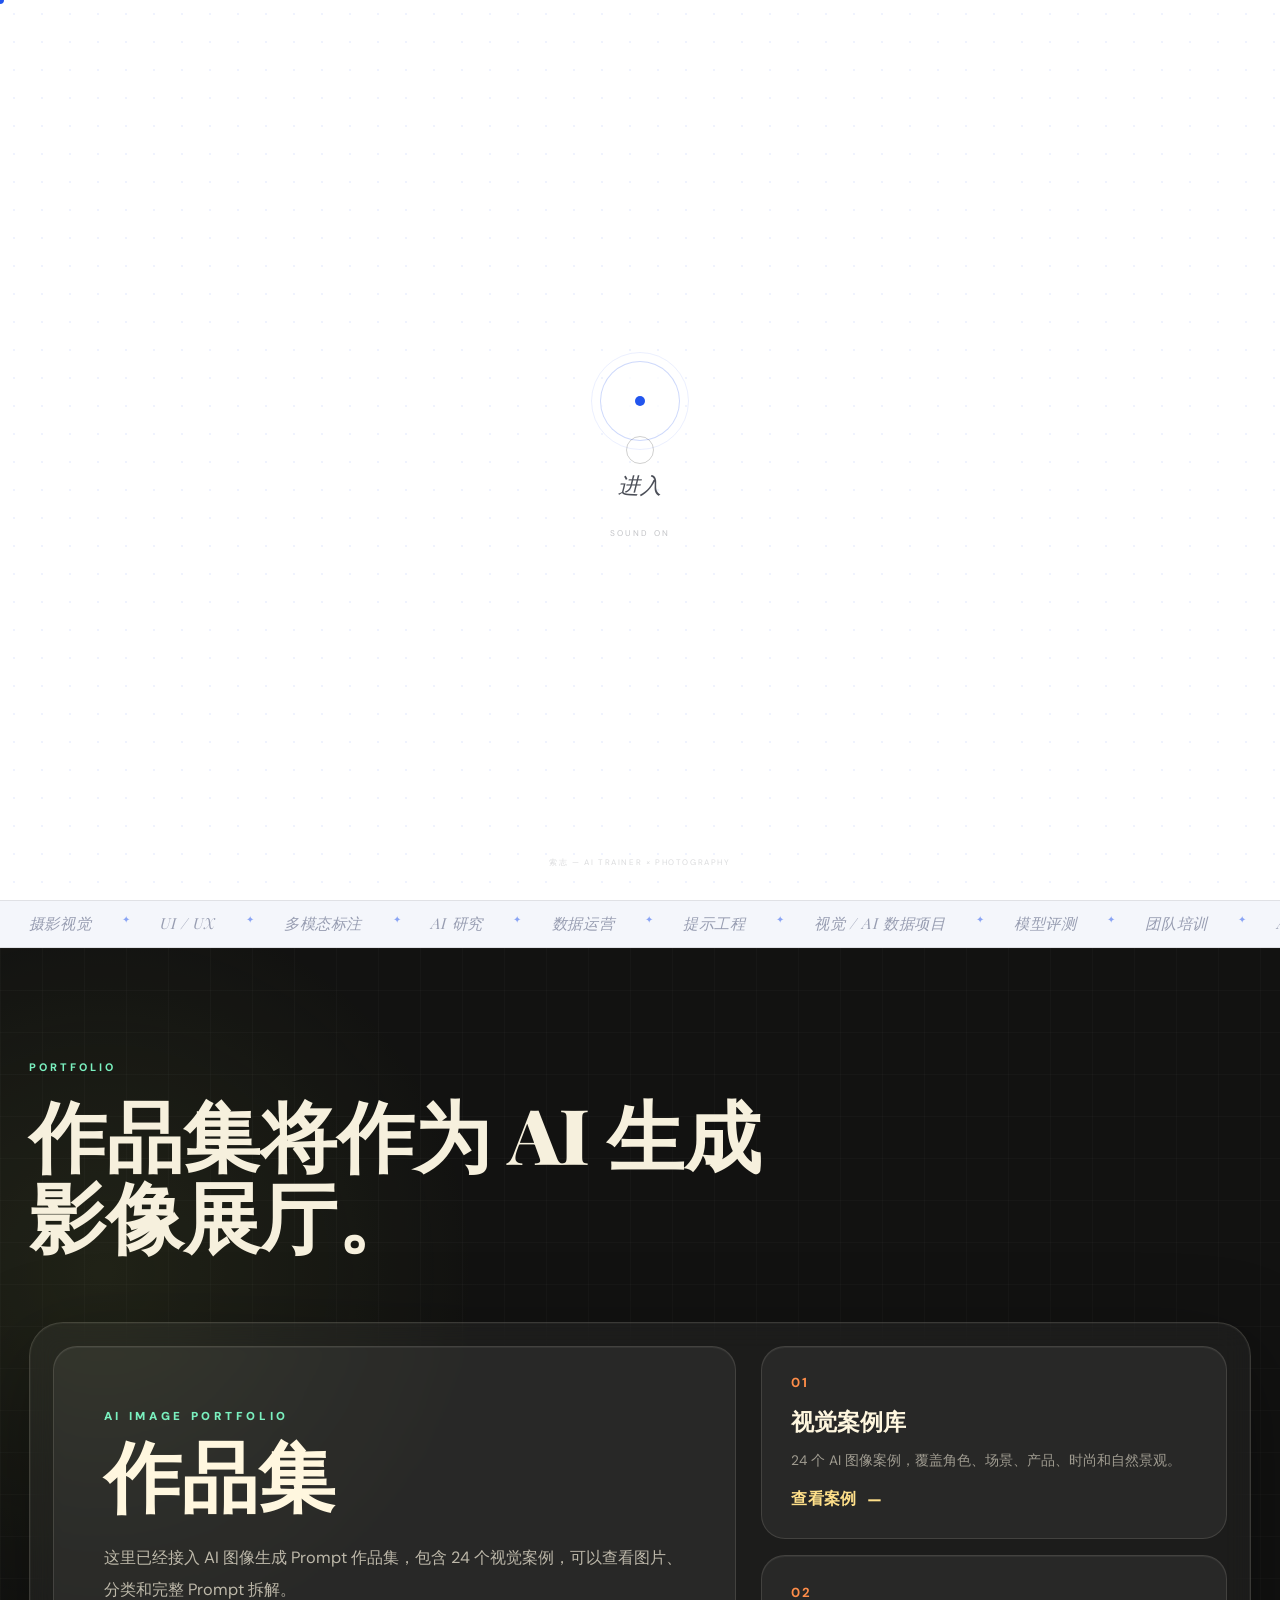
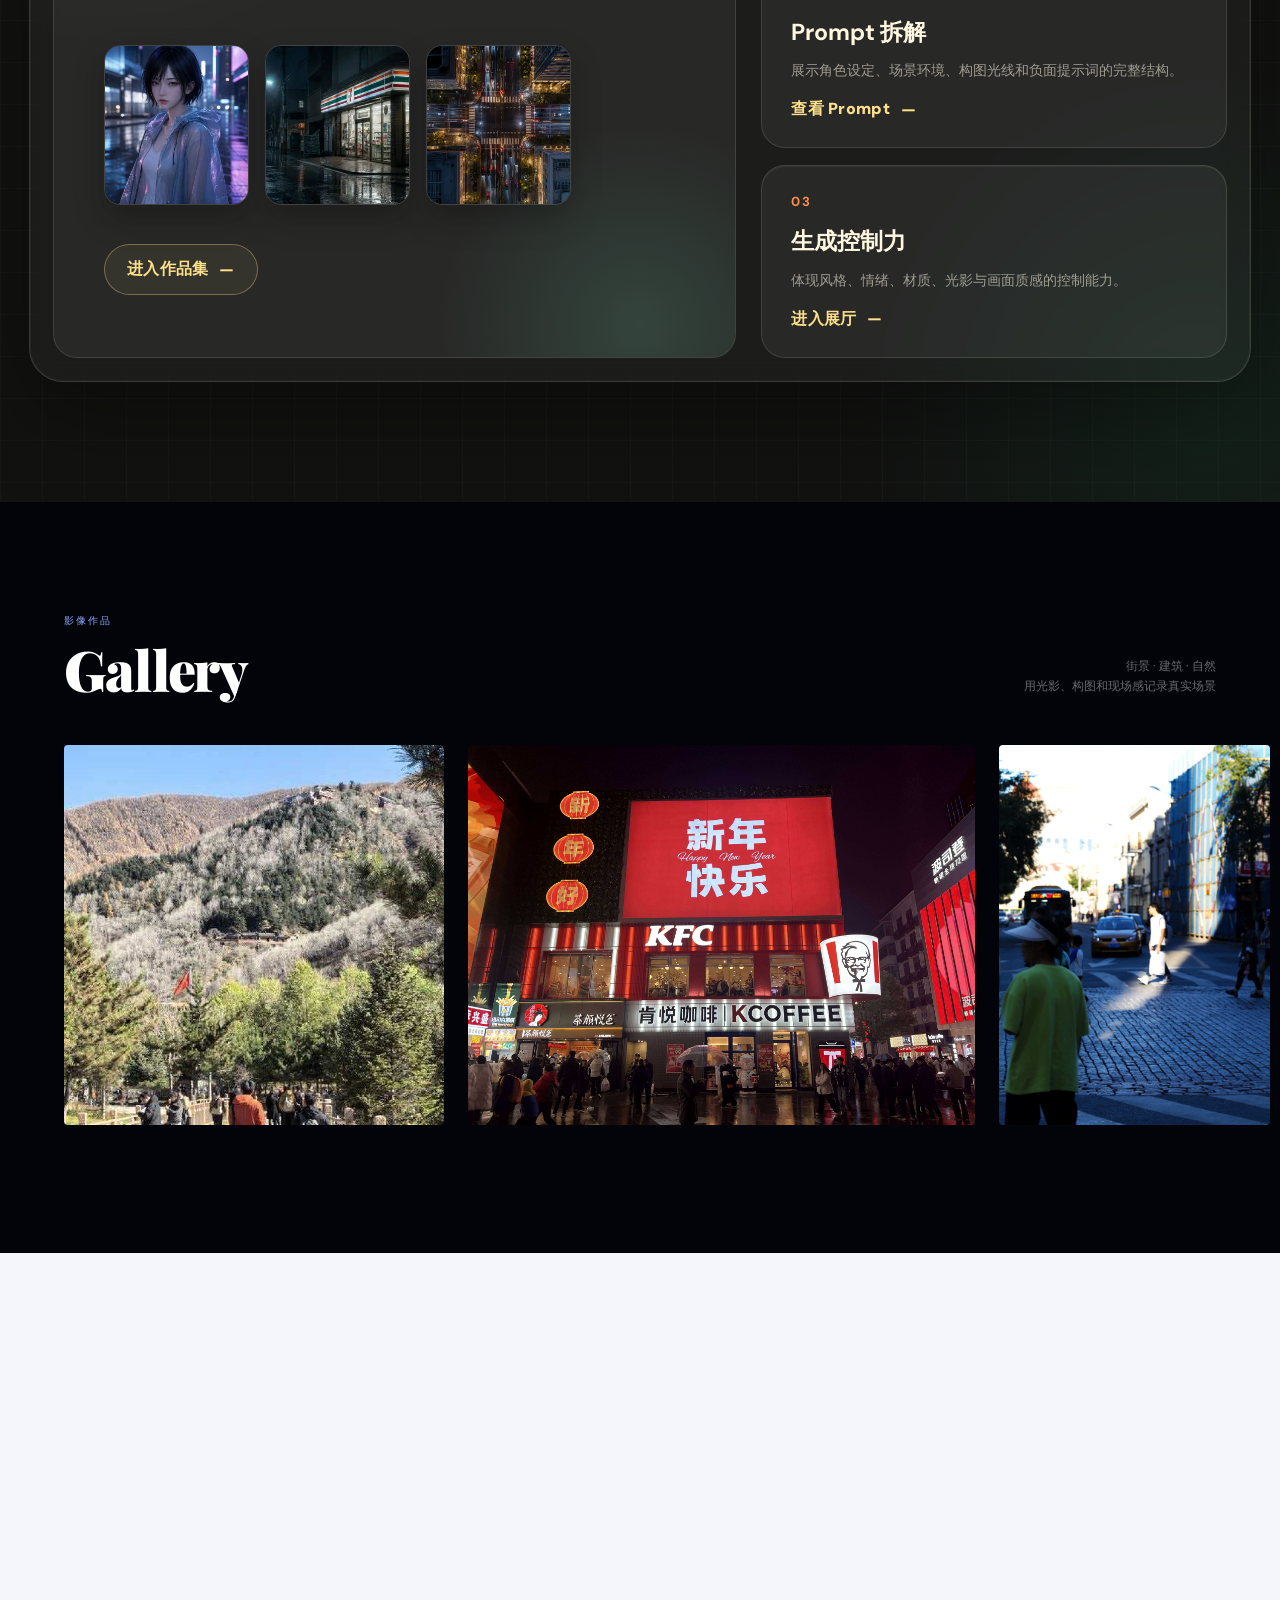
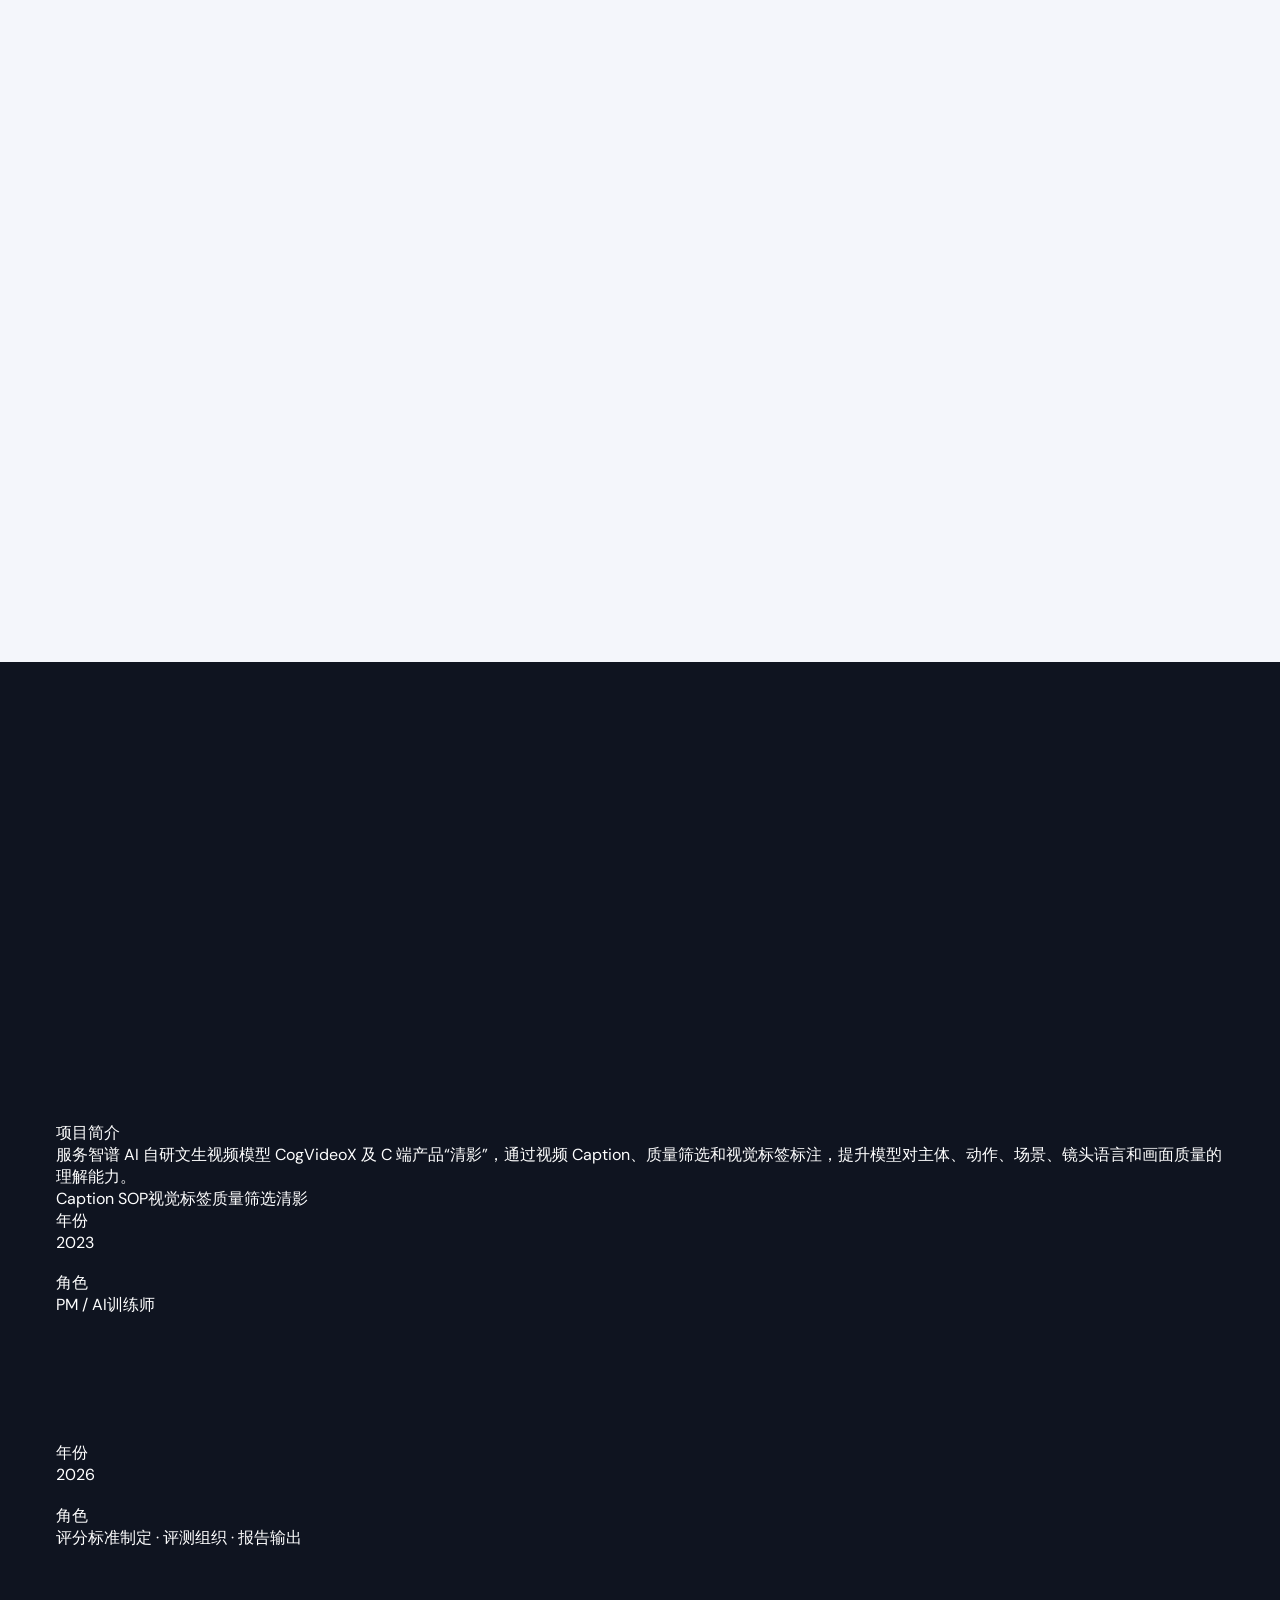
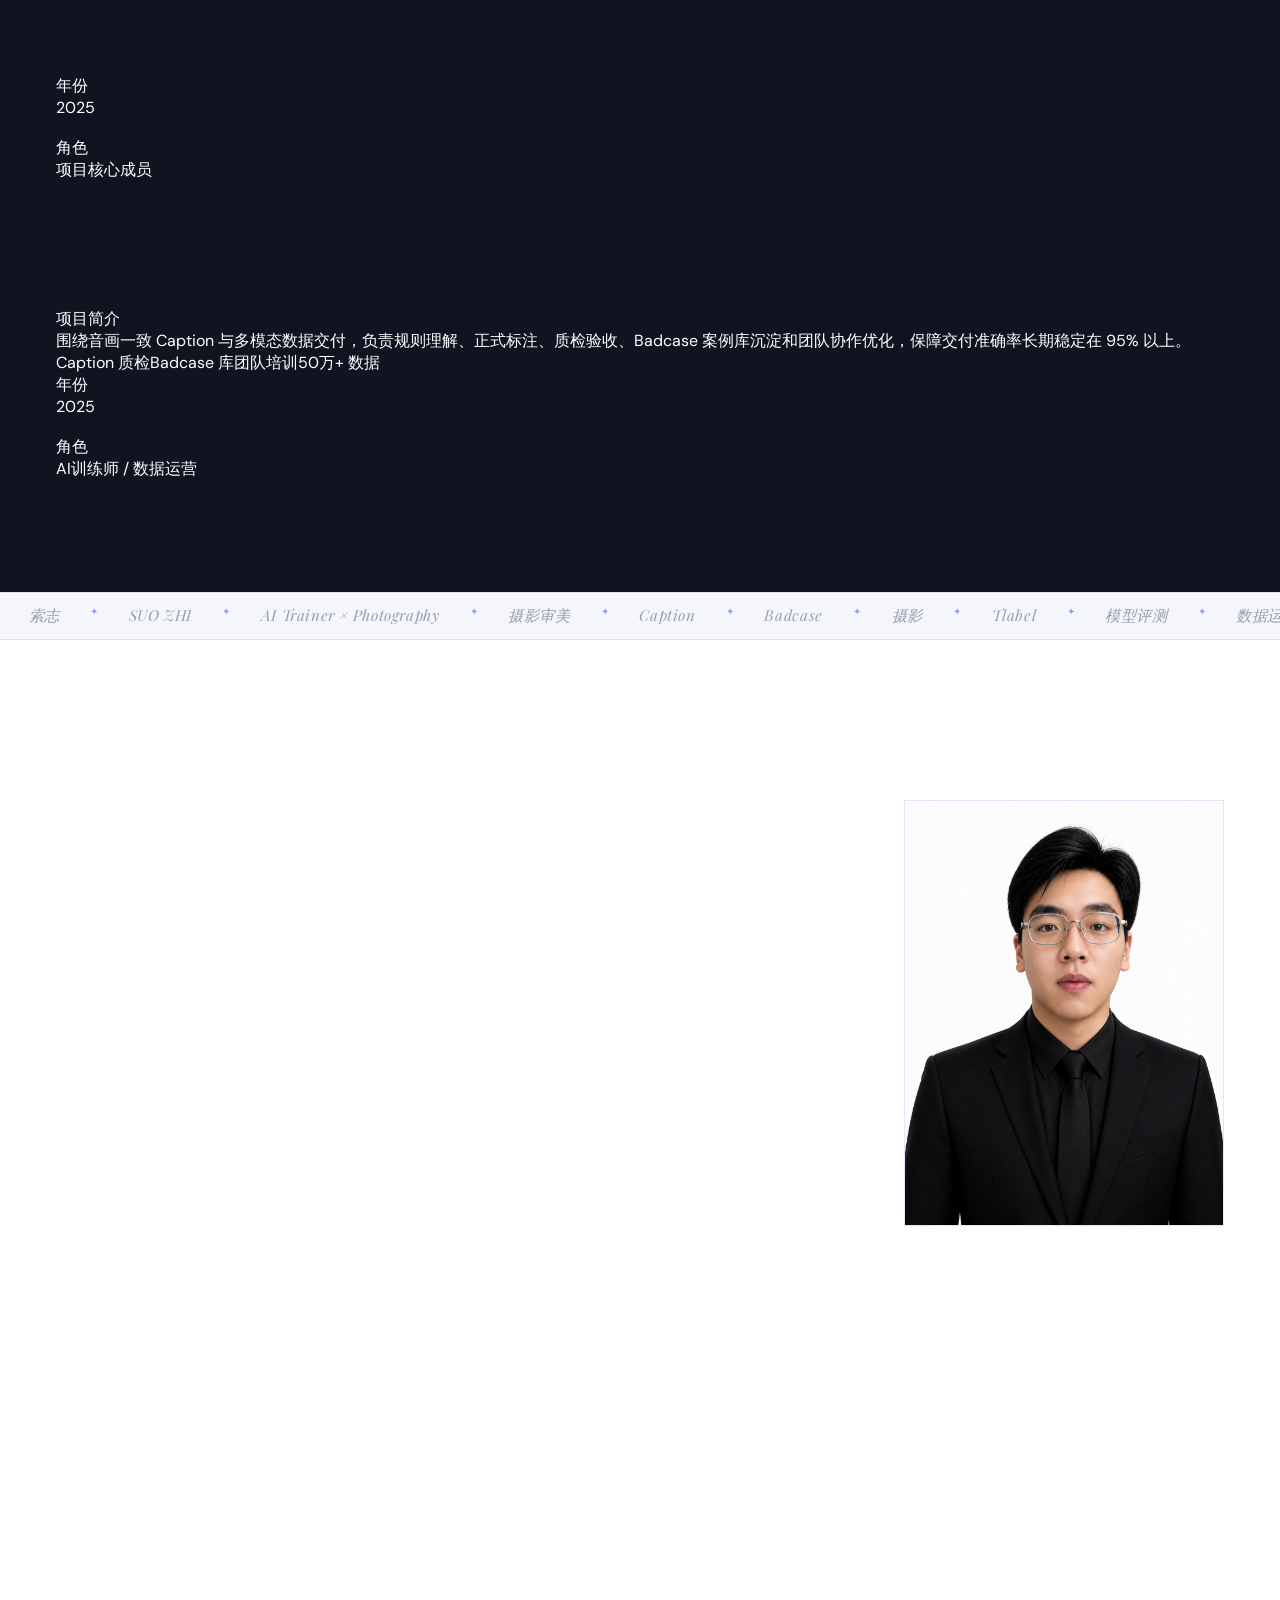
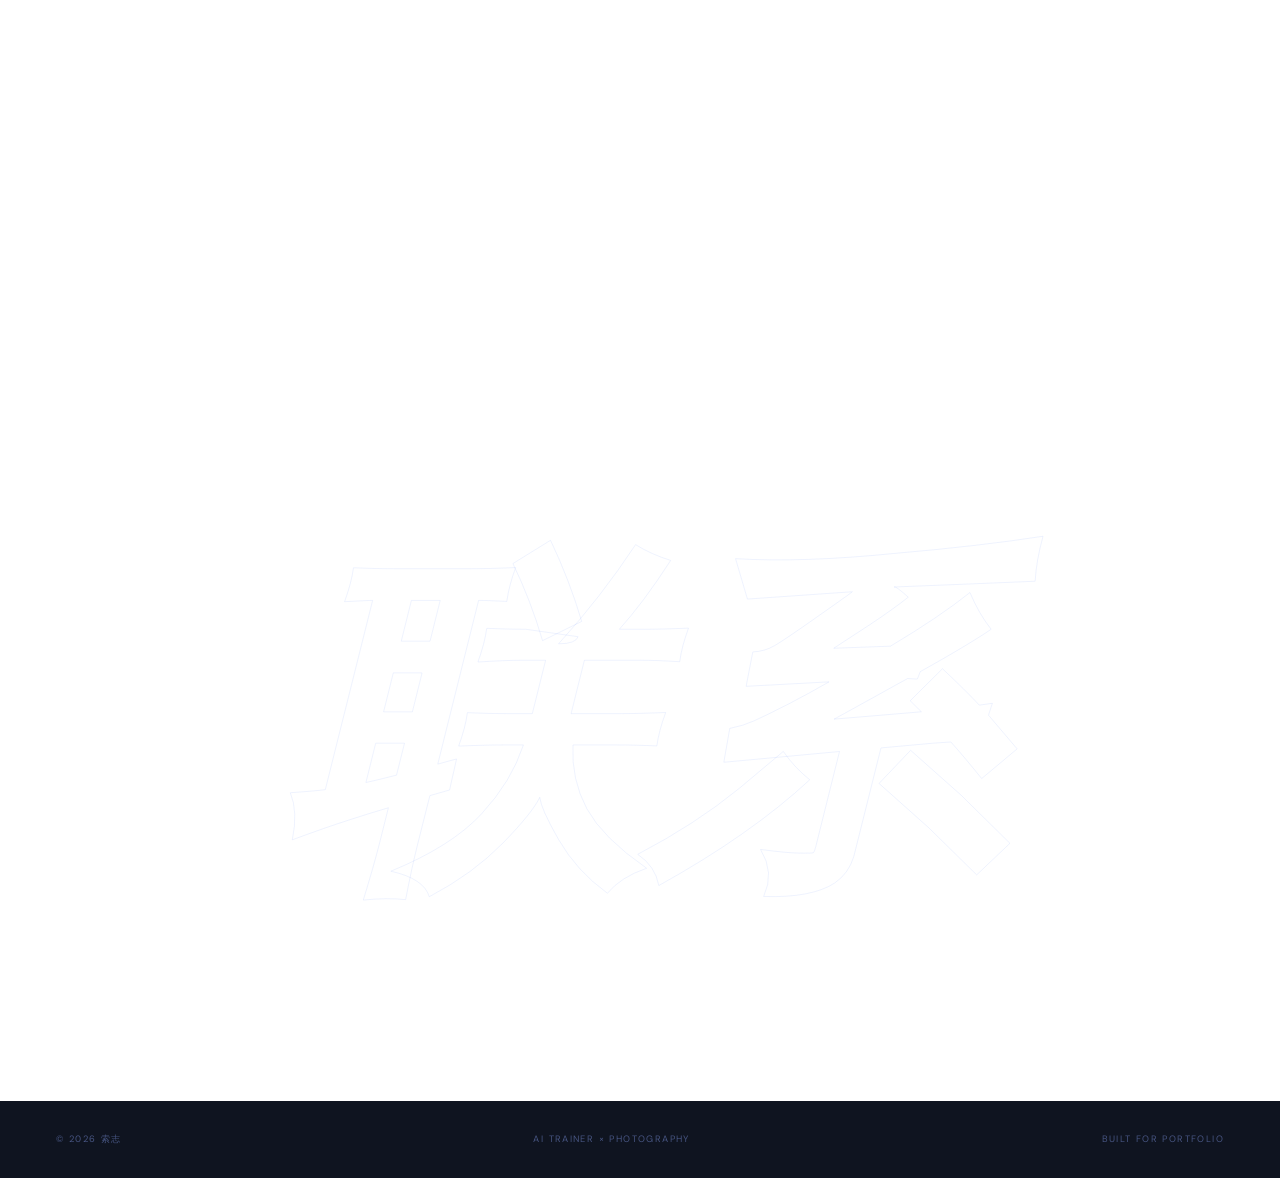
==== index.html @ f8dfbf29 "Update portfolio navigation label" ====
﻿<!DOCTYPE html>
<html lang="zh">
<head>
<meta charset="UTF-8">
<meta name="viewport" content="width=device-width, initial-scale=1.0, viewport-fit=cover">
<title>索志 — AI Trainer × Photography | Cobalt</title>
<meta name="description" content="索志 — AI训练师 / 数据运营 / PE工程师。深耕广告营销方向多模态文生图、文生视频项目。">
<meta name="theme-color" content="#0f1420">
<meta property="og:title" content="索志 — AI Trainer × Photography">
<meta property="og:description" content="AI训练师 / 数据运营 / PE工程师。多模态数据标注、模型评测与质量管理。">
<meta property="og:type" content="website">
<style>
@import url('https://fonts.googleapis.com/css2?family=Playfair+Display:ital,wght@0,400;0,700;0,900;1,300;1,400;1,700&family=DM+Sans:wght@300;400;500&display=swap');
*,*::before,*::after{box-sizing:border-box;margin:0;padding:0}
:root{
  --cream:#ffffff;--cream2:#f4f6fb;--cream3:#dce4ff;
  --ink:#0f1420;--ink2:#5a6280;
  --red:#2255ee;--red2:#4477ff;
  --dim:rgba(15,20,32,0.35);
  --serif:'Playfair Display',Georgia,serif;
  --sans:'DM Sans',sans-serif;
  /* dark mode tokens (overridden by [data-theme="dark"]) */
  --bg:#ffffff;--bg2:#f4f6fb;
  --fg:#0f1420;--fg2:#5a6280;
  --border:rgba(24,20,15,.09);
  --nav-bg:rgba(255,255,255,.92);
}
[data-theme="dark"]{
  --bg:#0a0e1a;--bg2:#111827;
  --fg:#e8eeff;--fg2:#8ba4f9;
  --cream:#e8eeff;--cream2:#111827;
  --ink:#e8eeff;--ink2:#8ba4f9;
  --dim:rgba(200,210,255,0.45);
  --border:rgba(139,164,249,.12);
  --nav-bg:rgba(10,14,26,.92);
}
html{scroll-behavior:smooth}
body{background:var(--bg,var(--cream));color:var(--fg,var(--ink));font-family:var(--sans);overflow-x:hidden;cursor:none;overflow-y:hidden;transition:background .4s,color .4s}
body.ready{overflow-y:auto}

/* ── CURSOR ── */
#cur{position:fixed;width:8px;height:8px;background:var(--red);border-radius:50%;pointer-events:none;z-index:9999;transform:translate(-50%,-50%);transition:width .3s,height .3s,background .3s,opacity .3s}
#cur2{position:fixed;width:28px;height:28px;border:1px solid rgba(24,20,15,.2);border-radius:50%;pointer-events:none;z-index:9998;transform:translate(-50%,-50%);transition:width .3s,height .3s}


/* ═══════════ SPLASH ═══════════ */
#splash{
  position:fixed;inset:0;z-index:1002;
  background:#ffffff;
  background-image:radial-gradient(circle,rgba(34,85,238,.07) 1px,transparent 1px);
  background-size:28px 28px;
  display:flex;align-items:center;justify-content:center;
  transition:opacity .8s cubic-bezier(.16,1,.3,1);
  cursor:none;
}
[data-theme="dark"] #splash{
  background-color:#0a0e1a;
  background-image:radial-gradient(circle,rgba(139,164,249,.09) 1px,transparent 1px);
}
#splash.sp-out{opacity:0;pointer-events:none}
.sp-wrap{display:flex;flex-direction:column;align-items:center;gap:1.8rem}
.sp-ring{
  width:80px;height:80px;border-radius:50%;
  border:1px solid rgba(34,85,238,.22);
  background:rgba(255,255,255,.72);
  display:flex;align-items:center;justify-content:center;
  position:relative;
  transition:border-color .4s,transform .4s,background .4s;
}
[data-theme="dark"] .sp-ring{background:rgba(10,14,26,.72);border-color:rgba(139,164,249,.25)}
.sp-ring::after{
  content:'';position:absolute;inset:-10px;border-radius:50%;
  border:1px solid rgba(34,85,238,.09);
  animation:sp-ripple 2.4s ease-in-out infinite;
}
.sp-dot{
  width:10px;height:10px;border-radius:50%;background:#2255ee;
  animation:sp-pulse 2.4s ease-in-out infinite;
}
@keyframes sp-pulse{0%,100%{transform:scale(1);opacity:.6}50%{transform:scale(1.35);opacity:1}}
@keyframes sp-ripple{0%,100%{transform:scale(1);opacity:.6}60%{transform:scale(1.3);opacity:0}}
.sp-cta{
  font-family:var(--serif);font-style:italic;font-weight:400;
  font-size:1.35rem;color:var(--ink);opacity:.75;
  letter-spacing:.02em;transition:color .25s,opacity .25s;
}
.sp-sub{
  font-size:.52rem;letter-spacing:.28em;text-transform:uppercase;
  color:var(--ink);opacity:.25;font-family:var(--sans);
}
.sp-foot{
  position:absolute;bottom:2rem;left:50%;transform:translateX(-50%);
  font-size:.5rem;letter-spacing:.2em;text-transform:uppercase;
  color:var(--ink);opacity:.15;font-family:var(--sans);white-space:nowrap;
}
#splash:hover .sp-ring{border-color:rgba(34,85,238,.55);transform:scale(1.06);background:rgba(255,255,255,.9)}
[data-theme="dark"] #splash:hover .sp-ring{background:rgba(10,14,26,.9);border-color:rgba(139,164,249,.5)}
#splash:hover .sp-cta{color:var(--red);opacity:1}

/* ═══════════ SCROLL PROGRESS ═══════════ */
#scroll-prog{
  position:fixed;right:0;top:0;
  width:2px;height:0%;
  background:var(--red);
  z-index:999;
  opacity:0;
  transition:opacity .6s, height .08s linear;
}
#scroll-prog.sp-visible{opacity:.7}

/* ═══════════ INTRO ═══════════ */
#intro{position:fixed;inset:0;z-index:1000;background:var(--cream);overflow:hidden}
#intro-canvas{position:absolute;inset:0;width:100%;height:100%}

/* ═══════════ NAV ═══════════ */
nav{position:fixed;top:0;left:0;right:0;z-index:100;padding:1.8rem 3.5rem;
  display:flex;justify-content:center;align-items:center;gap:3rem;opacity:0;
  transition:background .4s,border-color .4s}
.nav-logo{font-family:var(--serif);font-size:1rem;font-weight:900;font-style:italic;
  color:var(--fg,var(--ink));text-decoration:none;letter-spacing:.02em;transition:color .4s}
.nav-links{display:flex;gap:2.5rem;list-style:none}
.nav-links a{font-size:.6rem;letter-spacing:.18em;text-transform:uppercase;
  text-decoration:none;color:var(--fg,var(--ink));opacity:.4;transition:opacity .2s,font-weight .2s,color .4s}
.nav-links a:hover{opacity:1;font-weight:500;color:var(--red)}
.nav-pill{font-size:.6rem;letter-spacing:.12em;text-transform:uppercase;
  border:1px solid var(--border,rgba(24,20,15,.18));padding:.45rem 1.1rem;color:var(--fg,var(--ink));
  opacity:.55;text-decoration:none;transition:all .25s}
.nav-pill:hover{opacity:1;border-color:var(--red);color:var(--red)}

/* ═══════════ HERO ═══════════ */
#hero{min-height:100vh;display:grid;grid-template-rows:1fr auto;
  padding:0 3.5rem 4.5rem;position:relative;overflow:hidden}
/* parallax text group */
#hero-parallax{position:absolute;inset:0;display:flex;flex-direction:column;
  justify-content:flex-end;padding:0 3.5rem 11rem;pointer-events:none;will-change:transform}
.h-bg-word{font-family:var(--serif);font-style:italic;font-weight:900;
  font-size:clamp(14rem,36vw,36rem);color:transparent;
  -webkit-text-stroke:1px rgba(24,20,15,.045);pointer-events:none;user-select:none;
  line-height:.88;position:absolute;right:-1rem;top:50%;transform:translateY(-50%)}
.h-center{display:flex;flex-direction:column;justify-content:flex-end;
  padding-bottom:2.5rem;position:relative;z-index:1}
.h-eyebrow{font-size:.6rem;letter-spacing:.28em;text-transform:uppercase;
  color:var(--red);margin-bottom:2rem;display:flex;align-items:center;gap:10px;
  opacity:0;transform:translateX(-14px);
  position:absolute;top:1.85rem;left:0}
.h-eyebrow::before{content:'';width:24px;height:1px;background:var(--red)}
.h-title{font-family:var(--serif);font-weight:900;
  font-size:clamp(4rem,11vw,11rem);line-height:.88;letter-spacing:-.025em;margin-bottom:3.5rem}
.h-title .row{overflow:hidden;display:block}
.h-title .inner{
  display:block;
  transform:translateY(108%) skewY(3deg);
  opacity:0;
  transition:transform .9s cubic-bezier(.16,1,.3,1),opacity .4s ease;
}
.h-title .inner.revealed{
  transform:translateY(0) skewY(0deg);
  opacity:1;
}
.h-title .stroke{-webkit-text-stroke:1.5px var(--ink);color:transparent;font-style:italic;font-weight:400}
.h-title .accent{color:var(--red)}
.h-bottom{display:flex;justify-content:space-between;align-items:flex-end;
  border-top:1px solid rgba(24,20,15,.09);padding-top:2rem;position:relative;z-index:1}
.h-desc{max-width:280px;font-size:.8rem;line-height:1.9;color:var(--dim);opacity:0;transform:translateY(14px)}
.h-right{display:flex;flex-direction:column;align-items:flex-end;gap:1.2rem}
.h-cta{font-family:var(--serif);font-size:1.1rem;font-weight:400;font-style:italic;
  text-decoration:none;color:var(--ink);display:flex;align-items:center;gap:10px;
  opacity:0;transition:color .2s}
.h-cta:hover{color:var(--red)}
.h-cta .circle{width:34px;height:34px;border-radius:50%;
  border:1px solid rgba(24,20,15,.18);display:flex;align-items:center;justify-content:center;
  font-size:.85rem;font-style:normal;transition:all .2s}
.h-cta:hover .circle{background:var(--red);border-color:var(--red);color:#fff}

.h-motto{
  font-family:var(--serif);
  font-style:italic;
  font-size:.72rem;
  color:var(--ink);
  opacity:.32;
  letter-spacing:.04em;
  margin-bottom:.9rem;
  line-height:1.6;
}
.h-yr{font-size:.58rem;letter-spacing:.2em;text-transform:uppercase;color:var(--dim);opacity:0}

/* scroll indicator */
.scroll-hint{position:absolute;bottom:2rem;left:50%;transform:translateX(-50%);
  display:flex;flex-direction:column;align-items:center;gap:.5rem;opacity:0}
.scroll-hint span{font-size:.55rem;letter-spacing:.2em;text-transform:uppercase;color:var(--dim)}
.scroll-line{width:1px;height:36px;background:linear-gradient(to bottom,var(--red),transparent);
  animation:scrollpulse 1.8s ease-in-out infinite}
@keyframes scrollpulse{
  0%,100%{opacity:.3;transform:scaleY(.5);transform-origin:top}
  50%{opacity:1;transform:scaleY(1);transform-origin:top}
}
@keyframes float{
  0%,100%{transform:translateY(0) rotate(-1.5deg)}
  50%{transform:translateY(-8px) rotate(1.5deg)}
}
@keyframes shimmer{
  0%{background-position:-200% center}
  100%{background-position:200% center}
}
@keyframes fadeSlideUp{
  from{opacity:0;transform:translateY(16px)}
  to{opacity:1;transform:none}
}

/* ═══════════ MARQUEE ═══════════ */
.mq-wrap{border-top:1px solid rgba(24,20,15,.09);border-bottom:1px solid rgba(24,20,15,.09);
  padding:.75rem 0;overflow:hidden;white-space:nowrap;background:var(--cream2)}
.mq-track{display:inline-flex;animation:mq 22s linear infinite}
.mq-track.rev{animation-direction:reverse;animation-duration:28s}
.m-i{font-family:var(--serif);font-size:.95rem;font-style:italic;
  letter-spacing:.04em;padding:0 1.8rem;color:var(--ink2);opacity:.6}
.m-sep{color:var(--red);opacity:.5;font-size:.65rem;padding:0 .1rem}
@keyframes mq{from{transform:translateX(0)}to{transform:translateX(-50%)}}

/* ═══════════ SECTION BASE ═══════════ */
.section{padding:7rem 3.5rem}
.s-label{font-size:.58rem;letter-spacing:.22em;text-transform:uppercase;color:var(--red);
  margin-bottom:1rem;display:flex;align-items:center;gap:8px}
.s-label::before{content:'';width:16px;height:1px;background:var(--red)}
.s-title{font-family:var(--serif);font-size:clamp(2.5rem,5.5vw,5.5rem);font-weight:900;
  line-height:.92;letter-spacing:-.02em;margin-bottom:4rem}
.s-title em{font-style:italic;font-weight:400;color:var(--dim)}

/* ═══════════ WORK (dark) ═══════════ */
#work{background:#0f1420;color:var(--cream);padding:7rem 3.5rem}
#work .s-label{color:#8ba4f9}#work .s-label::before{background:#8ba4f9}
#work .s-title{color:var(--cream)}#work .s-title em{color:rgba(240,235,224,.28)}
.work-list{display:flex;flex-direction:column}
.wi{display:grid;grid-template-columns:3rem 1fr auto;align-items:center;gap:2rem;
  padding:2.2rem 0;border-top:1px solid rgba(139,164,249,.12);
  cursor:pointer;position:relative;overflow:hidden;text-decoration:none;color:inherit}


.wi[role='button'] > .wi-n{padding-left:0}

.wi[role='button'] .wi-fill{
  position:absolute;inset:0;
  background:#2255ee;transform:scaleX(0);transform-origin:left;
  transition:transform .65s cubic-bezier(.77,0,.18,1);
}
.wi[role='button']:hover .wi-fill,.wi[role='button'].open .wi-header:hover .wi-fill,.wi:not([role]):hover .wi-fill{transform:scaleX(1)}
.wi[role='button'] .wi-header:hover .wi-fill{transform:scaleX(1)}
.wi:last-child{border-bottom:1px solid rgba(139,164,249,.12)}
.wi-fill{position:absolute;inset:0;background:#2255ee;transform:scaleX(0);
  transform-origin:left;transition:transform .6s cubic-bezier(.77,0,.18,1)}
.wi:hover .wi-fill{transform:scaleX(1)}
.wi-n{font-size:.6rem;letter-spacing:.1em;opacity:.2;position:relative;z-index:1;transition:opacity .3s}
.wi:hover .wi-n{opacity:.6}
.wi-name{font-family:var(--serif);font-size:clamp(1.4rem,3vw,2.8rem);font-weight:900;
  letter-spacing:-.01em;position:relative;z-index:1}
.wi-right{display:flex;align-items:center;gap:1rem;position:relative;z-index:1}
.wi-tag{font-size:.55rem;letter-spacing:.1em;text-transform:uppercase;
  border:1px solid rgba(240,235,224,.15);padding:.35rem .9rem;opacity:.4;
  transition:opacity .3s,border-color .3s}
.wi:hover .wi-tag{opacity:.9;border-color:rgba(240,235,224,.5)}
.wi-arr{font-size:1rem;opacity:0;transform:translateX(-8px);transition:all .35s}
.wi:hover .wi-arr{opacity:1;transform:none}

/* ═══════════ ABOUT (2-col) ═══════════ */
#about{display:grid;grid-template-columns:1.1fr .9fr;gap:6rem;align-items:start;padding:7rem 3.5rem}
.a-body{font-family:var(--serif);font-size:clamp(1rem,1.7vw,1.4rem);font-weight:400;
  line-height:1.82;color:var(--ink2)}
.a-body strong{font-weight:900;color:var(--ink)}.a-body em{color:var(--red);font-style:italic}
.tags{display:flex;flex-wrap:wrap;gap:6px;margin-top:2rem}
.tag{font-size:.58rem;letter-spacing:.09em;text-transform:uppercase;
  border:1px solid rgba(24,20,15,.13);padding:.35rem .9rem;color:var(--dim);transition:all .2s;cursor:default}
.tag:hover{border-color:var(--red);color:var(--red)}
.a-stats{padding-top:3rem;display:flex;flex-direction:column;gap:2.2rem}
.stat-row{border-top:1px solid rgba(34,85,238,.12);padding-top:1.8rem}
.stat-n{font-family:var(--serif);font-size:clamp(2.8rem,4.5vw,4.5rem);font-weight:900;line-height:1}
.stat-l{font-size:.6rem;letter-spacing:.12em;text-transform:uppercase;color:var(--dim);margin-top:.35rem}

/* ═══════════ CAPABILITIES ═══════════ */
#capabilities{background:#f4f6fb;padding:7rem 3.5rem;position:relative;overflow:hidden}
.cap-grid{display:grid;grid-template-columns:repeat(2,1fr);gap:1.5rem;margin-top:3rem}
.cap-card{background:#ffffff;border:1px solid rgba(34,85,238,.1);padding:2.5rem 2rem;
  position:relative;overflow:hidden;cursor:pointer;
  transition:border-color .3s,transform .4s cubic-bezier(.16,1,.3,1),box-shadow .3s}
.cap-card:hover{border-color:rgba(34,85,238,.45);transform:translateY(-6px);
  box-shadow:0 16px 40px rgba(24,20,15,.1)}
.cap-num{font-family:var(--serif);font-size:4.5rem;font-weight:900;font-style:italic;
  position:absolute;top:.5rem;right:1.2rem;opacity:.05;line-height:1;pointer-events:none}
.cap-icon{font-size:1.5rem;margin-bottom:1.5rem;display:block}
.cap-title{font-family:var(--serif);font-size:1.3rem;font-weight:900;margin-bottom:.8rem}
.cap-body{font-size:.78rem;line-height:1.8;color:var(--dim)}
.cap-chip{display:inline-block;margin-top:1.3rem;font-size:.55rem;letter-spacing:.1em;
  text-transform:uppercase;color:var(--red);border:1px solid rgba(192,57,10,.22);padding:.32rem .85rem}
/* hover preview bubble */
.cap-preview{position:fixed;pointer-events:none;z-index:500;
  background:#0f1420;color:#e8eeff;padding:1.5rem 2rem;
  max-width:240px;font-family:var(--serif);font-size:.85rem;line-height:1.6;
  font-style:italic;opacity:0;transform:translate(-50%,-110%) scale(.92);
  transition:opacity .25s,transform .25s;border-radius:2px;
  box-shadow:0 12px 36px rgba(34,85,238,.18)}
.cap-preview.show{opacity:1;transform:translate(-50%,-115%) scale(1)}
.cap-preview::after{content:'';position:absolute;bottom:-.5rem;left:50%;
  transform:translateX(-50%);width:1px;height:.5rem;background:var(--red)}

/* ═══════════ PROJECTS DECK ═══════════ */

.deck-label{position:absolute;top:4rem;left:3.5rem;z-index:10}
.deck-label .s-label{color:#8ba4f9}
.deck-label .s-label::before{background:#8ba4f9}
.deck-label .s-title{color:var(--cream);margin-bottom:0;font-size:clamp(2rem,4vw,4rem)}
.deck-label .s-title em{color:rgba(240,235,224,.28)}
.cards-container{position:relative;width:100%;height:100%;display:flex;align-items:center;justify-content:center}
.proj-card{
  position:absolute;width:clamp(220px,28vw,310px);
  border-radius:4px;overflow:hidden;cursor:pointer;will-change:transform,opacity;
  box-shadow:0 32px 80px rgba(0,0,0,.55),0 8px 24px rgba(34,85,238,.2);
  transform-origin:center bottom;
}
.proj-card img{width:100%;aspect-ratio:3/4;object-fit:cover;display:block}
.proj-placeholder{
  width:100%;aspect-ratio:3/4;display:flex;flex-direction:column;
  justify-content:space-between;padding:2rem 1.8rem 1.8rem;
  position:relative;overflow:hidden;
}
.proj-placeholder::before{
  content:attr(data-num);position:absolute;right:-.4rem;top:-.8rem;
  font-family:var(--serif);font-style:italic;font-weight:900;
  font-size:clamp(7rem,14vw,11rem);line-height:1;
  color:rgba(255,255,255,.06);pointer-events:none;user-select:none;letter-spacing:-.03em;
}
.proj-placeholder::after{
  content:'';position:absolute;inset:0;
  background-image:
    linear-gradient(rgba(255,255,255,.03) 1px,transparent 1px),
    linear-gradient(90deg,rgba(255,255,255,.03) 1px,transparent 1px);
  background-size:28px 28px;pointer-events:none;
}
.proj-placeholder-tag{
  font-size:.52rem;letter-spacing:.16em;text-transform:uppercase;
  color:rgba(255,255,255,.5);border:1px solid rgba(255,255,255,.15);
  padding:.3rem .8rem;display:inline-block;width:fit-content;
  position:relative;z-index:1;
}
.proj-placeholder-body{position:relative;z-index:1;}
.proj-placeholder-num{
  font-family:var(--serif);font-size:.65rem;font-style:italic;
  color:rgba(255,255,255,.35);letter-spacing:.08em;margin-bottom:.5rem;display:block;
}
.proj-placeholder-name{
  font-family:var(--serif);font-size:clamp(1.1rem,2.2vw,1.45rem);font-weight:900;
  color:#fff;line-height:1.15;letter-spacing:-.01em;
}
.proj-placeholder-line{width:28px;height:1.5px;background:#2255ee;margin-top:1rem;position:relative;z-index:1;}
.proj-card-overlay{
  position:absolute;inset:0;
  background:linear-gradient(to top,rgba(5,8,20,.96) 0%,rgba(5,8,20,.65) 50%,rgba(5,8,20,.15) 80%,transparent 100%);
  opacity:0;transition:opacity .4s cubic-bezier(.16,1,.3,1);
  display:flex;align-items:flex-end;padding:1.8rem;
}
.proj-card:hover .proj-card-overlay{opacity:1}
.proj-card:hover .proj-placeholder-body,
.proj-card:hover .proj-placeholder-tag{opacity:0;transition:opacity .3s}
.proj-card-info{transform:translateY(10px);transition:transform .4s cubic-bezier(.16,1,.3,1)}
.proj-card:hover .proj-card-info{transform:none}
.proj-cat{font-size:.52rem;letter-spacing:.14em;text-transform:uppercase;color:#8ba4f9;margin-bottom:.5rem;display:block;}
.proj-name{font-family:var(--serif);font-size:1.15rem;font-weight:900;color:#fff;line-height:1.2;}
.proj-card-hint{font-size:.48rem;letter-spacing:.18em;text-transform:uppercase;color:rgba(139,164,249,.7);margin-top:.5rem;display:block;transform:translateY(5px);transition:transform .4s cubic-bezier(.16,1,.3,1),color .3s}
.proj-card:hover .proj-card-hint{transform:none}
.proj-progress{position:absolute;bottom:2.5rem;right:3.5rem;z-index:10;display:flex;align-items:center;gap:1rem;}
.proj-progress-text{font-size:.58rem;letter-spacing:.18em;text-transform:uppercase;color:rgba(240,235,224,.35);}
.proj-progress-bar{width:60px;height:1px;background:rgba(255,255,255,.12);position:relative;overflow:hidden;}
.proj-progress-fill{position:absolute;left:0;top:0;height:100%;background:#2255ee;transition:width .5s cubic-bezier(.16,1,.3,1);}
#deck-glow{position:absolute;inset:0;pointer-events:none;z-index:0;background:radial-gradient(ellipse 60% 50% at 50% 60%,rgba(34,85,238,.08),transparent 70%);}

/* ═══════════ CONTACT ═══════════ */
#contact{min-height:85vh;display:flex;flex-direction:column;justify-content:center;
  position:relative;overflow:hidden;padding:7rem 3.5rem}
.ct-watermark{position:absolute;inset:0;display:flex;align-items:center;justify-content:center;
  font-family:var(--serif);font-style:italic;font-weight:900;
  font-size:clamp(10rem,28vw,28rem);color:transparent;
  -webkit-text-stroke:1px rgba(34,85,238,.07);pointer-events:none;user-select:none;white-space:nowrap}
.ct-inner{position:relative;z-index:1;max-width:700px}
.ct-title{font-family:var(--serif);font-size:clamp(3rem,8vw,8rem);font-weight:900;
  line-height:.9;letter-spacing:-.025em;margin-bottom:3.5rem}
.ct-title span{color:var(--red);font-style:italic;font-weight:400}
/* contact cards */
.ct-cards{display:flex;gap:1.5rem;flex-wrap:wrap}
.ct-card{flex:1;min-width:180px;background:var(--cream2);
  border:1px solid rgba(24,20,15,.1);padding:2rem 1.5rem;
  text-decoration:none;color:var(--fg,var(--ink));position:relative;
  transition:transform .45s cubic-bezier(.16,1,.3,1),box-shadow .4s,border-color .3s,background .4s}
.ct-card:hover{
  transform:translateY(-7px) rotate(.6deg);
  box-shadow:0 20px 50px rgba(34,85,238,.16);
  border-color:rgba(34,85,238,.5);
}
.ct-card:nth-child(2):hover{transform:translateY(-7px) rotate(-.4deg)}
.ct-card:nth-child(3):hover{transform:translateY(-7px) rotate(.8deg)}
.ct-card-icon{font-size:1.4rem;margin-bottom:1rem;display:block}
.ct-card-type{font-size:.55rem;letter-spacing:.15em;text-transform:uppercase;
  color:var(--dim);margin-bottom:.4rem}
.ct-card-val{font-family:var(--serif);font-size:1rem;font-style:italic;font-weight:400}
.ct-card-hint{font-size:.6rem;color:var(--red);opacity:0;margin-top:.5rem;
  transition:opacity .2s;letter-spacing:.06em}
.ct-card:hover .ct-card-hint{opacity:1}

/* ── WeChat card 3D flip ── */
.ct-card.ct-flip{perspective:1000px;cursor:pointer;border:none;background:transparent;padding:0}
.ct-flip:hover .ct-flip-front{border-color:rgba(34,85,238,.5);box-shadow:0 20px 50px rgba(34,85,238,.16)}
.ct-flip-inner{
  position:relative;width:100%;height:100%;
  transform-style:preserve-3d;
  transition:transform .65s cubic-bezier(.16,1,.3,1);
}
.ct-flip.flipped .ct-flip-inner{transform:rotateY(180deg)}
.ct-flip-front,.ct-flip-back{
  position:absolute;inset:0;
  backface-visibility:hidden;-webkit-backface-visibility:hidden;
  padding:2rem 1.5rem;
  background:var(--cream2);
  border:1px solid rgba(24,20,15,.1);
  display:flex;flex-direction:column;
}
.ct-flip-back{
  transform:rotateY(180deg);
  align-items:center;justify-content:center;gap:.8rem;
}
.ct-flip-back img{
  width:100%;max-width:190px;height:auto;
  border-radius:4px;display:block;
}
.ct-flip-back .ct-back-label{
  font-size:.5rem;letter-spacing:.18em;text-transform:uppercase;
  color:var(--dim);font-family:var(--sans);
}
.ct-flip:hover .ct-flip-front .ct-card-hint{opacity:1}

footer{background:#0f1420;color:rgba(139,164,249,.45);padding:2rem 3.5rem;
  display:flex;justify-content:space-between;align-items:center}
.ft{font-size:.58rem;letter-spacing:.15em;text-transform:uppercase}

/* ═══════════ REVEAL ═══════════ */
.rv{
  opacity:0;transform:translateY(40px);
  will-change:opacity,transform;
  transition:opacity .85s cubic-bezier(.16,1,.3,1),transform .85s cubic-bezier(.16,1,.3,1);
}
.rv.on{opacity:1;transform:none}
/* stagger delays */
.rv.d1{transition-delay:.1s}
.rv.d2{transition-delay:.22s}
.rv.d3{transition-delay:.36s}
/* variant: slide from left */
.rv-left{
  opacity:0;transform:translateX(-32px);
  will-change:opacity,transform;
  transition:opacity .8s cubic-bezier(.16,1,.3,1),transform .8s cubic-bezier(.16,1,.3,1);
}
.rv-left.on{opacity:1;transform:none}
/* variant: scale up */
.rv-scale{
  opacity:0;transform:scale(.94);
  will-change:opacity,transform;
  transition:opacity .7s cubic-bezier(.16,1,.3,1),transform .7s cubic-bezier(.16,1,.3,1);
}
.rv-scale.on{opacity:1;transform:none}
/* variant: clip reveal (used for section titles) */
.rv-clip{
  clip-path:inset(0 0 100% 0);
  will-change:clip-path;
  transition:clip-path .9s cubic-bezier(.16,1,.3,1);
}
.rv-clip.on{clip-path:inset(0 0 0% 0)}
/* stat numbers — count up animation cue */
.stat-n[data-count]{opacity:0;transform:translateY(20px);
  transition:opacity .6s cubic-bezier(.16,1,.3,1),transform .6s cubic-bezier(.16,1,.3,1)}
.stat-n[data-count].on{opacity:1;transform:none}

/* ═══════════ MOBILE ═══════════ */
@media(max-width:768px){

  /* ── nav ── */
  nav{
    padding:1.2rem 1.5rem;
    justify-content:space-between;
    gap:0;
    background:var(--nav-bg,rgba(255,255,255,.92));
    backdrop-filter:blur(12px);
    -webkit-backdrop-filter:blur(12px);
    border-bottom:1px solid var(--border,rgba(24,20,15,.06));
  }
  .nav-logo{display:block;font-size:.95rem}
  .nav-links{display:none}
  .nav-pill{font-size:.55rem;padding:.38rem .9rem}

  /* ── hero ── */
  #hero{
    min-height:100svh;
    padding:0 1.5rem 3.5rem;
    grid-template-rows:1fr auto;
  }
  #hero-parallax{padding:0 1.5rem 9rem}
  .h-bg-word{font-size:clamp(8rem,38vw,18rem);right:-.5rem}
  .h-eyebrow{margin-bottom:1.2rem;font-size:.55rem}
  .h-title{
    font-size:clamp(3rem,15vw,7rem);
    margin-bottom:2rem;
  }
  .h-bottom{flex-direction:column;gap:1.2rem;align-items:flex-start}
  .h-desc{max-width:100%;font-size:.78rem}
  .h-right{flex-direction:row;align-items:center;gap:1.5rem;width:100%}
  .h-cta{font-size:1rem}
  .scroll-hint{display:none}

  /* ── sections base ── */
  .section,#about,#contact,#work{
    padding-left:1.5rem;
    padding-right:1.5rem;
    padding-top:5rem;
    padding-bottom:5rem;
  }
  .s-title{font-size:clamp(2rem,10vw,3.5rem);margin-bottom:2.5rem}

  /* ── marquee ── */
  .m-i{font-size:.82rem;padding:0 1.2rem}

  /* ── work ── */
  #work{padding:5rem 1.5rem}
  .wi{
    grid-template-columns:2rem 1fr;
    gap:1rem;
    padding:1.6rem 0;
  }
  .wi-right .wi-tag{display:none}
  .wi-name{font-size:clamp(1.1rem,6vw,2rem)}

  /* ── about ── */
  #about{
    grid-template-columns:1fr;
    gap:3rem;
  }
  .a-body{font-size:1rem;line-height:1.9}
  .a-stats{padding-top:0;gap:1.6rem}
  .stat-n{font-size:clamp(2.2rem,10vw,3.5rem)}
  .tags{gap:5px}
  .tag{font-size:.52rem}

  /* ── capabilities ── */
  #capabilities{padding:5rem 1.5rem}
  .cap-grid{grid-template-columns:1fr;gap:1rem}
  .cap-card{padding:2rem 1.6rem}
  .cap-preview{display:none} /* bubble doesn't work on touch */

  /* ── projects deck ── */
  .deck-label{top:2.5rem;left:1.5rem}
  .proj-card{width:clamp(160px,52vw,230px)}
  .proj-placeholder-name{font-size:1rem}
  .proj-progress{bottom:2rem;right:1.5rem}

  /* ── contact ── */
  #contact{padding:5rem 1.5rem;min-height:auto}
  .ct-title{font-size:clamp(2.5rem,12vw,5rem);margin-bottom:2.5rem}
  .ct-cards{flex-direction:column;gap:1rem}
  .ct-card{min-width:unset}
  .ct-watermark{font-size:clamp(6rem,22vw,12rem)}

  /* ── footer ── */
  footer{
    flex-direction:column;
    align-items:flex-start;
    gap:.6rem;
    padding:1.8rem 1.5rem;
  }

  /* ── photo card: disable on mobile ── */
  #photo-card{display:none!important}

  /* ── custom cursor: hide on touch ── */
  #cur,#cur2{display:none}
  body{cursor:auto}
  a,button,.cap-card,.proj-card,.ct-card{cursor:pointer}
}

/* ── small phones ── */
@media(max-width:390px){
  .h-title{font-size:clamp(2.6rem,13vw,4rem)}
  .wi-name{font-size:clamp(1rem,5.5vw,1.6rem)}
  .ct-title{font-size:clamp(2.2rem,11vw,3.5rem)}
}

/* ── tablet (769–1024px) ── */
@media(min-width:769px) and (max-width:1024px){
  nav{padding:1.5rem 2.5rem;gap:2rem}
  #hero{padding:0 2.5rem 4rem}
  .s-title{font-size:clamp(2.2rem,5vw,4rem)}
  #about{gap:3.5rem}
  .cap-grid{gap:1rem}
  .ct-cards{gap:1rem}
}

/* ══ PHOTO REVEAL CARD ══ */
#photo-card{
  position:fixed;width:200px;pointer-events:none;z-index:600;
  opacity:0;
  transform:translate(-50%,-62%) rotate(-6deg) scale(.86);
  transition:opacity .45s cubic-bezier(.16,1,.3,1),transform .45s cubic-bezier(.16,1,.3,1);
  will-change:transform,opacity;
}
#photo-card.show{
  opacity:1;
}
.photo-card-inner{
  background:#f4f6fb;
  border:1px solid rgba(34,85,238,.15);
  padding:5px 5px 8px;
  position:relative;
  box-shadow:0 24px 64px rgba(34,85,238,.18),0 8px 24px rgba(15,20,32,.12);
}
.photo-card-inner::before{
  content:'';position:absolute;top:0;left:0;
  width:22px;height:22px;
  border-top:2px solid #2255ee;border-left:2px solid #2255ee;
  pointer-events:none;
}
.photo-card-inner::after{
  content:'';position:absolute;bottom:0;right:0;
  width:22px;height:22px;
  border-bottom:2px solid #2255ee;border-right:2px solid #2255ee;
  pointer-events:none;
}
.photo-card-img{
  width:100%;aspect-ratio:3/4;object-fit:cover;object-position:top center;display:block;
}


.photo-card-meta{
  padding:6px 4px 2px;
  display:flex;justify-content:space-between;align-items:baseline;
}
.photo-card-name{
  font-family:'Playfair Display',Georgia,serif;
  font-size:.72rem;font-weight:900;color:#0f1420;letter-spacing:.02em;
}
.photo-card-role{
  font-size:.48rem;letter-spacing:.1em;text-transform:uppercase;color:#2255ee;opacity:.7;
}


/* ═══════════ PROGRESS BAR ═══════════ */
#page-progress{
  position:fixed;top:0;left:0;z-index:9999;
  height:2px;width:0%;
  background:linear-gradient(90deg,var(--red),var(--red2));
  transition:width .15s linear;
  pointer-events:none;
  transform-origin:left;
}
#page-progress.done{
  opacity:0;
  transition:width .15s linear,opacity .4s .2s;
}

/* ═══════════ DARK MODE TOGGLE ═══════════ */
#theme-toggle{
  position:fixed;bottom:2rem;right:2rem;z-index:200;
  width:42px;height:42px;border-radius:50%;
  background:var(--ink);color:var(--cream);
  border:none;cursor:pointer;
  display:flex;align-items:center;justify-content:center;
  font-size:1rem;
  box-shadow:0 4px 20px rgba(0,0,0,.25);
  transition:background .3s,color .3s,transform .3s;
  opacity:0;transform:translateY(8px);
}
#theme-toggle.visible{opacity:1;transform:none}
#theme-toggle:hover{transform:scale(1.08)}
[data-theme="dark"] #theme-toggle{
  background:var(--red2);color:#fff;
}
@media(max-width:768px){
  #theme-toggle{bottom:1.5rem;right:1.5rem;width:38px;height:38px;font-size:.9rem}
}

/* ═══════════ WORK DRAWER ═══════════ */
.wi{position:relative;overflow:visible} /* allow drawer overflow */

.wi.open 

.wi.open 




.wi-arr{
  transition:transform .35s cubic-bezier(.16,1,.3,1),opacity .35s;
}

/* work section dark mode adjustments */
[data-theme="dark"] #work{background:#060910}
[data-theme="dark"] .mq-wrap{background:var(--bg2)}
[data-theme="dark"] .m-i{color:var(--fg2)}
[data-theme="dark"] #capabilities{background:var(--bg2)}
[data-theme="dark"] .cap-card{background:var(--bg);border-color:rgba(139,164,249,.15)}
[data-theme="dark"] .cap-card:hover{border-color:rgba(139,164,249,.45)}
[data-theme="dark"] #about .s-title em{color:rgba(139,164,249,.4)}
[data-theme="dark"] .ct-card{background:var(--bg2);border-color:var(--border)}
[data-theme="dark"] footer{background:#060910}
[data-theme="dark"] nav{background:rgba(10,14,26,.92);border-bottom:1px solid rgba(139,164,249,.1);backdrop-filter:blur(12px);-webkit-backdrop-filter:blur(12px);}
@media(max-width:768px){
  
  
}

/* ── cap card stagger ── */
.cap-card:nth-child(1){transition-delay:0s}
.cap-card:nth-child(2){transition-delay:.08s}
.cap-card:nth-child(3){transition-delay:.16s}
.cap-card:nth-child(4){transition-delay:.24s}
/* ── section title underline sweep ── */
.s-title{position:relative}
/* ── h-eyebrow dot pulse ── */
.h-eyebrow::before{animation:none}
/* ── scroll line refinement ── */
.scroll-line{
  width:1px;height:40px;
  background:linear-gradient(to bottom,var(--red),transparent);
  animation:scrollpulse 2s ease-in-out infinite;
}
/* ── hero bottom border ── */
.h-bottom{
  border-top:1px solid rgba(24,20,15,.09);
  padding-top:2rem;position:relative;z-index:1;
  transition:border-color .4s;
}
[data-theme="dark"] .h-bottom{border-top-color:rgba(139,164,249,.12)}
/* ── marquee pause on hover ── */
.mq-wrap:hover .mq-track{animation-play-state:paused}

/* ═══════════ PROJECT PANEL ═══════════ */
#project-panel{
  position:fixed;top:0;right:0;bottom:0;
  width:min(560px,100vw);
  z-index:800;
  background:#0a0e1a;
  transform:translateX(100%);
  transition:transform .65s cubic-bezier(.16,1,.3,1);
  display:flex;flex-direction:column;
  overflow:hidden;
}
#project-panel.open{transform:translateX(0)}

/* panel header */
.pp-header{
  padding:2.5rem 2.5rem 2rem;
  border-bottom:1px solid rgba(139,164,249,.1);
  display:flex;align-items:flex-start;justify-content:space-between;
  flex-shrink:0;
}
.pp-close{
  width:36px;height:36px;border-radius:50%;
  background:rgba(139,164,249,.08);border:none;
  color:rgba(139,164,249,.6);cursor:pointer;
  display:flex;align-items:center;justify-content:center;
  font-size:1rem;flex-shrink:0;margin-top:.2rem;
  transition:background .2s,color .2s;
}
.pp-close:hover{background:rgba(139,164,249,.18);color:#fff}
.pp-eyebrow{
  font-size:.52rem;letter-spacing:.2em;text-transform:uppercase;
  color:#8ba4f9;margin-bottom:.6rem;display:flex;align-items:center;gap:8px;
}
.pp-eyebrow::before{content:'';width:16px;height:1px;background:#8ba4f9}
.pp-title{
  font-family:var(--serif);font-size:clamp(1.5rem,3.5vw,2.2rem);
  font-weight:900;color:#fff;line-height:1.1;letter-spacing:-.02em;
}

/* panel body — scrollable */
.pp-body{
  flex:1;overflow-y:auto;padding:2rem 2.5rem 3rem;
  scrollbar-width:thin;scrollbar-color:rgba(139,164,249,.2) transparent;
}
.pp-body::-webkit-scrollbar{width:3px}
.pp-body::-webkit-scrollbar-track{background:transparent}
.pp-body::-webkit-scrollbar-thumb{background:rgba(139,164,249,.2);border-radius:2px}

/* image placeholder */
.pp-image{
  width:100%;aspect-ratio:16/9;
  border-radius:3px;overflow:hidden;
  margin-bottom:2rem;position:relative;
}
.pp-image-inner{
  width:100%;height:100%;
  display:flex;align-items:center;justify-content:center;
  font-family:var(--serif);font-style:italic;
  font-size:.85rem;color:rgba(255,255,255,.25);
}
.pp-image-num{
  position:absolute;right:1rem;bottom:.8rem;
  font-family:var(--serif);font-weight:900;font-style:italic;
  font-size:clamp(4rem,10vw,7rem);line-height:1;
  color:rgba(255,255,255,.06);pointer-events:none;
}

/* meta row */
.pp-meta{
  display:flex;gap:2rem;margin-bottom:2rem;
  padding-bottom:2rem;border-bottom:1px solid rgba(139,164,249,.08);
}
.pp-meta-item{}
.pp-meta-label{
  font-size:.48rem;letter-spacing:.18em;text-transform:uppercase;
  color:rgba(139,164,249,.45);margin-bottom:.35rem;
}
.pp-meta-value{
  font-family:var(--serif);font-size:.9rem;font-style:italic;
  color:rgba(240,235,224,.75);
}

/* description */
.pp-desc-label{
  font-size:.5rem;letter-spacing:.18em;text-transform:uppercase;
  color:rgba(139,164,249,.45);margin-bottom:.8rem;
}
.pp-desc{
  font-family:var(--serif);font-size:1rem;font-style:italic;
  color:rgba(240,235,224,.75);line-height:1.85;margin-bottom:2rem;
}

/* chips */
.pp-chips{display:flex;flex-wrap:wrap;gap:6px;margin-bottom:2.5rem}
.pp-chip{
  font-size:.5rem;letter-spacing:.12em;text-transform:uppercase;
  border:1px solid rgba(139,164,249,.2);
  color:rgba(139,164,249,.6);padding:.3rem .8rem;
  transition:border-color .2s,color .2s;
}
.pp-chip:hover{border-color:rgba(139,164,249,.6);color:#8ba4f9}

/* CTA */
.pp-cta{
  display:inline-flex;align-items:center;gap:.6rem;
  font-family:var(--serif);font-size:.9rem;font-style:italic;
  color:#8ba4f9;border-bottom:1px solid rgba(139,164,249,.3);
  padding-bottom:.2rem;text-decoration:none;
  transition:color .2s,border-color .2s;
}
.pp-cta:hover{color:#fff;border-color:#fff}

/* overlay backdrop */
#panel-overlay{
  position:fixed;inset:0;z-index:799;
  background:rgba(5,8,20,.6);backdrop-filter:blur(4px);
  opacity:0;pointer-events:none;
  transition:opacity .5s;
}
#panel-overlay.open{opacity:1;pointer-events:all}

/* work item arrow stays consistent */
.wi[role='button'] .wi-arr{
  transition:transform .35s cubic-bezier(.16,1,.3,1),opacity .35s;
}
.wi[role='button'].active .wi-arr{transform:rotate(45deg)}

/* mobile: full-width panel */
@media(max-width:768px){
  #project-panel{width:100vw}
  .pp-header{padding:1.8rem 1.5rem 1.5rem}
  .pp-body{padding:1.5rem 1.5rem 2.5rem}
  .pp-meta{flex-wrap:wrap;gap:1.2rem}
}

/* ═══════════════════════════════════
   GALLERY SECTION
═══════════════════════════════════ */
#gallery{background:#02040a;padding:7rem 0 6rem;overflow:hidden;position:relative;}
.gallery-header{padding:0 4rem 3rem;display:flex;align-items:flex-end;justify-content:space-between;}
.gallery-eyebrow{font-size:.6rem;letter-spacing:.2em;text-transform:uppercase;color:#8ba4f9;margin-bottom:.8rem;display:block;}
.gallery-title{font-family:var(--serif);font-size:clamp(2rem,5vw,3.5rem);font-weight:900;color:#fff;line-height:1;letter-spacing:-.02em;}
.gallery-sub{font-size:.78rem;color:rgba(255,255,255,.4);max-width:280px;text-align:right;line-height:1.6;}
.gallery-track-wrap{overflow-x:auto;overflow-y:hidden;cursor:default;-webkit-overflow-scrolling:touch;scrollbar-width:none;padding:0 4rem 2rem;}
.gallery-track-wrap::-webkit-scrollbar{display:none}

.gallery-track{display:flex;gap:1.5rem;width:max-content;align-items:flex-end;}
.gallery-item{flex-shrink:0;position:relative;overflow:hidden;border-radius:4px;cursor:pointer;transition:transform .4s cubic-bezier(.16,1,.3,1);}
.gallery-item:hover{transform:translateY(-6px);}
.gallery-item img{display:block;height:380px;width:auto;object-fit:cover;filter:grayscale(10%) contrast(1.05);transition:filter .4s,transform .5s cubic-bezier(.16,1,.3,1);pointer-events:none;user-select:none;}
.gallery-item:hover img{filter:grayscale(0%) contrast(1.08);transform:scale(1.03);}
.gallery-item-label{position:absolute;bottom:0;left:0;right:0;background:linear-gradient(to top,rgba(2,4,10,.9) 0%,transparent 100%);padding:2rem 1.2rem .9rem;transform:translateY(6px);opacity:0;transition:opacity .3s,transform .3s;}
.gallery-item:hover .gallery-item-label{opacity:1;transform:none;}
.gallery-item-label .gi-title{font-family:var(--serif);font-size:.9rem;font-weight:900;color:#fff;display:block;margin-bottom:.2rem;}
.gallery-item-label .gi-meta{font-size:.52rem;letter-spacing:.12em;text-transform:uppercase;color:#8ba4f9;}
#gallery-lightbox{position:fixed;inset:0;background:rgba(2,4,10,.96);backdrop-filter:blur(12px);z-index:9000;display:flex;align-items:center;justify-content:center;opacity:0;pointer-events:none;transition:opacity .35s;}
#gallery-lightbox.open{opacity:1;pointer-events:all;}
#gallery-lightbox img{max-height:90vh;max-width:90vw;object-fit:contain;border-radius:3px;box-shadow:0 30px 80px rgba(0,0,0,.7);transform:scale(.94);transition:transform .4s cubic-bezier(.16,1,.3,1);}
#gallery-lightbox.open img{transform:scale(1);}
.lb-close{position:absolute;top:2rem;right:2rem;width:44px;height:44px;border-radius:50%;background:rgba(255,255,255,.08);border:1px solid rgba(255,255,255,.12);color:#fff;font-size:1.2rem;cursor:pointer;display:flex;align-items:center;justify-content:center;transition:background .2s;}
.lb-close:hover{background:rgba(255,255,255,.18);}
.lb-info{position:absolute;bottom:2.5rem;left:50%;transform:translateX(-50%);text-align:center;}
.lb-info .lb-title{font-family:var(--serif);font-size:1.1rem;font-weight:900;color:#fff;display:block;margin-bottom:.3rem;}
.lb-info .lb-meta{font-size:.55rem;letter-spacing:.16em;text-transform:uppercase;color:#8ba4f9;}
.lb-nav{position:absolute;top:50%;transform:translateY(-50%);width:48px;height:48px;border-radius:50%;background:rgba(255,255,255,.08);border:1px solid rgba(255,255,255,.12);color:#fff;font-size:1.1rem;cursor:pointer;display:flex;align-items:center;justify-content:center;transition:background .2s;}
.lb-nav:hover{background:rgba(255,255,255,.18);}
.lb-prev{left:2rem;}
.lb-next{right:2rem;}
.pp-video-wrap{width:100%;border-radius:4px;overflow:hidden;margin-bottom:1.5rem;background:#000;aspect-ratio:16/9;display:none;}
.pp-video-wrap video{width:100%;height:100%;display:block;object-fit:contain;}
.pp-cert-wrap{width:100%;border-radius:4px;overflow:hidden;margin-top:1.5rem;display:none;}
.pp-cert-wrap img{width:100%;display:block;}

/* ═══════════════════════════════════
   AI PORTFOLIO SECTION
═══════════════════════════════════ */
#design-works.ai-portfolio{background:#121211;padding:7rem 1.8rem 7.5rem;position:relative;overflow:hidden;color:#f6f0dd;}
#design-works.ai-portfolio::before{content:'';position:absolute;inset:0;background:radial-gradient(circle at 8% 28%,rgba(182,206,92,.13),transparent 24rem),radial-gradient(circle at 94% 92%,rgba(40,152,105,.16),transparent 22rem),linear-gradient(90deg,rgba(255,255,255,.03) 1px,transparent 1px),linear-gradient(rgba(255,255,255,.03) 1px,transparent 1px);background-size:auto,auto,42px 42px,42px 42px;opacity:.72;pointer-events:none;}
.ai-portfolio-title{width:min(100%,1500px);margin:0 auto 4.2rem;position:relative;z-index:1;}
.ai-portfolio-title p{font-size:.68rem;letter-spacing:.28em;color:#7af0bf;text-transform:uppercase;margin:0 0 1.2rem;font-weight:800;}
.ai-portfolio-title h2{max-width:780px;font-family:var(--serif);font-size:clamp(3.3rem,6vw,6.8rem);line-height:1.05;font-weight:900;letter-spacing:0;margin:0;color:#f6f0dd;}
.ai-portfolio-showcase{width:min(100%,1500px);margin:0 auto;position:relative;z-index:1;display:grid;grid-template-columns:minmax(0,1.1fr) minmax(320px,.75fr);gap:1.6rem;padding:1.45rem;border:1px solid rgba(246,240,221,.14);border-radius:34px;background:rgba(255,255,255,.045);box-shadow:0 30px 90px rgba(0,0,0,.38),inset 0 0 0 1px rgba(255,255,255,.035);backdrop-filter:blur(14px);}
.ai-portfolio-main,.ai-portfolio-card{border:1px solid rgba(246,240,221,.13);background:rgba(255,255,255,.055);box-shadow:inset 0 1px 0 rgba(255,255,255,.06);border-radius:24px;}
.ai-portfolio-main{min-height:460px;padding:3.1rem;display:flex;flex-direction:column;align-items:flex-start;justify-content:center;position:relative;overflow:hidden;}
.ai-portfolio-main::after{content:'';position:absolute;inset:auto -8rem -12rem auto;width:28rem;height:28rem;background:radial-gradient(circle,rgba(122,240,191,.14),transparent 64%);pointer-events:none;}
.ai-portfolio-main span{font-size:.72rem;letter-spacing:.32em;color:#7af0bf;font-weight:900;text-transform:uppercase;margin-bottom:1.2rem;}
.ai-portfolio-main h3{font-size:clamp(3.8rem,6vw,6.6rem);line-height:.95;font-weight:900;margin:0 0 1.6rem;color:#fff7df;}
.ai-portfolio-main p{max-width:780px;font-size:1.02rem;line-height:2;color:rgba(246,240,221,.72);margin:0 0 2.4rem;}
.ai-portfolio-preview-strip{display:flex;gap:1rem;margin:0 0 2.4rem;}
.ai-portfolio-preview-strip img{width:145px;height:160px;object-fit:cover;border-radius:16px;border:1px solid rgba(255,255,255,.12);box-shadow:0 14px 30px rgba(0,0,0,.26);}
.ai-portfolio-main a,.ai-portfolio-card a{display:inline-flex;align-items:center;gap:.65rem;color:#ffe08a;text-decoration:none;font-weight:900;letter-spacing:.02em;}
.ai-portfolio-main a{padding:.85rem 1.4rem;border:1px solid rgba(255,224,138,.35);border-radius:999px;background:rgba(255,224,138,.06);}
.ai-portfolio-main a::after,.ai-portfolio-card a::after{content:'—';}
.ai-portfolio-stack{display:grid;gap:1.05rem;}
.ai-portfolio-card{min-height:150px;padding:1.7rem 1.8rem;display:flex;flex-direction:column;justify-content:center;transition:transform .3s,background .3s,border-color .3s;}
.ai-portfolio-card:hover{transform:translateY(-4px);background:rgba(122,240,191,.08);border-color:rgba(122,240,191,.3);}
.ai-portfolio-card b{font-family:var(--mono);font-size:.82rem;color:#ff8d49;letter-spacing:.16em;margin-bottom:1rem;}
.ai-portfolio-card strong{font-size:1.45rem;color:#fff7df;margin-bottom:.65rem;}
.ai-portfolio-card small{font-size:.86rem;line-height:1.75;color:rgba(246,240,221,.58);margin-bottom:1rem;}
@media(max-width:980px){#design-works.ai-portfolio{padding:5.5rem 1rem}.ai-portfolio-showcase{grid-template-columns:1fr;border-radius:24px;padding:1rem}.ai-portfolio-main{min-height:0;padding:2.2rem}.ai-portfolio-title{margin-bottom:2rem}.ai-portfolio-title h2{font-size:clamp(2.5rem,10vw,4.8rem)}}
@media(max-width:620px){.ai-portfolio-preview-strip{gap:.7rem}.ai-portfolio-preview-strip img{width:31%;height:118px;border-radius:12px}.ai-portfolio-main h3{font-size:3.4rem}.ai-portfolio-main p{font-size:.92rem;line-height:1.8}.ai-portfolio-card{padding:1.4rem;min-height:132px}.ai-portfolio-card strong{font-size:1.2rem;}}

</style>
</head>
<body>
<div id="page-progress"></div>
<button id="theme-toggle" aria-label="切换深色/浅色模式">☀</button>
<div id="cur"></div>
<div id="cur2"></div>

<!-- INTRO -->
<div id="scroll-prog"></div>
<div id="splash">
  <div class="sp-wrap">
    <div class="sp-ring"><div class="sp-dot"></div></div>
    <span class="sp-cta">进入</span>
    <span class="sp-sub">Sound On</span>
  </div>
  <span class="sp-foot">索志 — AI Trainer × Photography</span>
</div>

<div id="intro"><canvas id="intro-canvas"></canvas></div>

<!-- NAV -->
<nav id="nav">
  
  <ul class="nav-links">
    <li><a href="#work">Work</a></li>
    <li><a href="#design-works">Portfolio</a></li>
    <li><a href="#gallery">Gallery</a></li>
    <li><a href="#capabilities">Skills</a></li>
    <li><a href="#about">About</a></li>
    <li><a href="#contact">Contact</a></li>
  </ul>
  <a href="#contact" class="nav-pill">合作 ↗</a>
</nav>

<!-- HERO -->
<section id="hero">
  <div class="h-bg-word" aria-hidden="true">李</div>
  <div class="h-center" id="hero-content">
    <div class="h-eyebrow" id="he">AI训练师 / 数据运营 / PE工程师</div>
    <h1 class="h-title">
      <span class="row"><span class="inner" id="ht0">I PHOTOGRAPHY.</span></span>
      <span class="row"><span class="inner stroke" id="ht1">I TRAIN.</span></span>
      <span class="row"><span class="inner accent" id="ht2">I BUILD.</span></span>
    </h1>
  </div>
  <div class="h-bottom">
    <p class="h-desc" id="hd">近两年 AI 训练师经验，深耕广告营销方向的多模态文生图、文生视频项目。<br>累计管理和培训 80+ 标注人员，参与处理 50 万余条数据，<br>项目交付准确率长期稳定在 95% 以上。</p>
    <div class="h-right">
      <p class="h-motto" id="hm">无论卦象吉凶都勇敢去做的人，才有资格问天意！</p>
      <a href="#work" class="h-cta" id="hcta">查看项目 <span class="circle">↗</span></a>
      <div class="h-yr" id="hy">© 2026</div>
    </div>
  </div>
  <div class="scroll-hint" id="scroll-hint">
    <span>Scroll</span>
    <div class="scroll-line"></div>
  </div>
</section>

<!-- MARQUEE 1 -->
<div class="mq-wrap"><div class="mq-track" id="mq1"></div></div>

<!-- WORK -->
<!-- AI PORTFOLIO -->
<section id="design-works" class="ai-portfolio">
  <div class="ai-portfolio-title">
    <p>PORTFOLIO</p>
    <h2>作品集将作为 AI 生成影像展厅。</h2>
  </div>
  <div class="ai-portfolio-showcase">
    <article class="ai-portfolio-main">
      <span>AI IMAGE PORTFOLIO</span>
      <h3>作品集</h3>
      <p>这里已经接入 AI 图像生成 Prompt 作品集，包含 24 个视觉案例，可以查看图片、分类和完整 Prompt 拆解。</p>
      <div class="ai-portfolio-preview-strip" aria-hidden="true">
        <img src="assets/portfolio-previews/case-01.webp" alt="" loading="lazy" decoding="async">
        <img src="assets/portfolio-previews/case-07.webp" alt="" loading="lazy" decoding="async">
        <img src="assets/portfolio-previews/case-13.webp" alt="" loading="lazy" decoding="async">
      </div>
      <a href="https://da5a288e.gujiahao-personal-website.pages.dev/portfolio/index.html" target="_blank" rel="noopener">进入作品集</a>
    </article>
    <div class="ai-portfolio-stack">
      <article class="ai-portfolio-card">
        <b>01</b>
        <strong>视觉案例库</strong>
        <small>24 个 AI 图像案例，覆盖角色、场景、产品、时尚和自然景观。</small>
        <a href="https://da5a288e.gujiahao-personal-website.pages.dev/portfolio/index.html" target="_blank" rel="noopener">查看案例</a>
      </article>
      <article class="ai-portfolio-card">
        <b>02</b>
        <strong>Prompt 拆解</strong>
        <small>展示角色设定、场景环境、构图光线和负面提示词的完整结构。</small>
        <a href="https://da5a288e.gujiahao-personal-website.pages.dev/portfolio/index.html" target="_blank" rel="noopener">查看 Prompt</a>
      </article>
      <article class="ai-portfolio-card">
        <b>03</b>
        <strong>生成控制力</strong>
        <small>体现风格、情绪、材质、光影与画面质感的控制能力。</small>
        <a href="https://da5a288e.gujiahao-personal-website.pages.dev/portfolio/index.html" target="_blank" rel="noopener">进入展厅</a>
      </article>
    </div>
  </div>
</section>

<!-- GALLERY -->
<section id="gallery">
  <div class="gallery-header">
    <div>
      <span class="gallery-eyebrow">影像作品</span>
      <div class="gallery-title">Gallery</div>
    </div>
    <div class="gallery-sub">街景 · 建筑 · 自然<br>用光影、构图和现场感记录真实场景</div>
  </div>
  <div class="gallery-track-wrap" id="gallery-track-wrap">
    <div class="gallery-track" id="gallery-track"></div>
  </div>
</section>
<div id="gallery-lightbox" role="dialog" aria-modal="true">
  <button class="lb-close" id="lb-close" aria-label="关闭">✕</button>
  <button class="lb-nav lb-prev" id="lb-prev" aria-label="上一张">&#8592;</button>
  <img id="lb-img" src="" alt="">
  <button class="lb-nav lb-next" id="lb-next" aria-label="下一张">&#8594;</button>
  <div class="lb-info">
    <span class="lb-title" id="lb-title"></span>
    <span class="lb-meta" id="lb-meta"></span>
  </div>
</div>

<!-- CAPABILITIES -->
<section id="capabilities" class="section">
  <div class="s-label rv">Capabilities</div>
  <h2 class="s-title rv d1">专业<br><em>技能</em></h2>
  <div class="cap-grid">
    <div class="cap-card rv rv-scale" data-preview="摄影审美・构图・光影・影视语言">
      <span class="cap-num">01</span>
      <span class="cap-icon">🎨</span>
      <div class="cap-title">摄影视觉</div>
      <p class="cap-body">摄影专业背景，具备构图、光影、色彩、镜头语言与影视创作经验，能把视觉判断转化为可执行的标注标准。</p>
      <div class="cap-chip">Photography · Film · Visual Sense</div>
    </div>
    <div class="cap-card rv rv-scale d1" data-preview="流程管理・团队培训・SOP・交付复盘">
      <span class="cap-num">02</span>
      <span class="cap-icon">⚡</span>
      <div class="cap-title">数据运营</div>
      <p class="cap-body">负责需求承接、规则拆解、标注排期、人员培训、质检验收与复盘优化，能把复杂项目拆成稳定可执行的 SOP。</p>
      <div class="cap-chip">SOP · Badcase · Team Training</div>
    </div>
    <div class="cap-card rv rv-scale d2" data-preview="文生图・文生视频・Caption・视觉标签">
      <span class="cap-num">03</span>
      <span class="cap-icon">🤖</span>
      <div class="cap-title">多模态标注</div>
      <p class="cap-body">围绕广告营销场景进行视频 Caption、质量筛选、视觉标签、海报分类与美感标注，服务模型训练与效果优化。</p>
      <div class="cap-chip">Tlabel · AIGC · Caption</div>
    </div>
    <div class="cap-card rv rv-scale d3" data-preview="多模型横评・Badcase・量化评分・优化建议">
      <span class="cap-num">04</span>
      <span class="cap-icon">📊</span>
      <div class="cap-title">模型评测</div>
      <p class="cap-body">建立多维评测标准，对清影、可灵、即梦、Vidu、Sora 等文生视频模型进行横向对比，输出 Badcase 与优化建议。</p>
      <div class="cap-chip">Quality QA · Benchmark · Report</div>
    </div>
  </div>
</section>

<!-- PROJECTS STICKY DECK -->
<section id="work" class="section">
  <div class="s-label rv">Selected Work</div>
  <h2 class="s-title rv d1">精选<br><em>项目</em></h2>
  <div class="work-list">
    <div class="wi rv" role="button" tabindex="0" data-project="01">
      <div class="wi-fill"></div>
      <span class="wi-n">01</span>
      <span class="wi-name">智谱 CogVideoX / 清影文生视频</span>
      <div class="wi-right"><span class="wi-tag">文生视频</span><span class="wi-arr">↗</span></div>
    </div>
      <div class="wi-drawer">
        <div class="wi-drawer-inner">
          <div class="wi-drawer-content">
            <div>
              <div class="wi-drawer-label">项目简介</div>
              <div class="wi-drawer-text">服务智谱 AI 自研文生视频模型 CogVideoX 及 C 端产品“清影”，通过视频 Caption、质量筛选和视觉标签标注，提升模型对主体、动作、场景、镜头语言和画面质量的理解能力。</div>
              <div class="wi-drawer-tags"><span class="wi-drawer-chip">Caption SOP</span><span class="wi-drawer-chip">视觉标签</span><span class="wi-drawer-chip">质量筛选</span><span class="wi-drawer-chip">清影</span></div>
            </div>
            <div>
              <div class="wi-drawer-label">年份</div>
              <div class="wi-drawer-text">2023</div>
              <div style="margin-top:1.2rem">
                <div class="wi-drawer-label">角色</div>
                <div class="wi-drawer-text">PM / AI训练师</div>
              </div>
            </div>
          </div>
        </div>
      </div>
    </div>
    <div class="wi rv d1" role="button" tabindex="0" data-project="02">
      <div class="wi-fill"></div>
      <span class="wi-n">02</span>
      <span class="wi-name">智谱多场景文生视频模型评测</span>
      <div class="wi-right"><span class="wi-tag">模型评测</span><span class="wi-arr">↗</span></div>
    </div>
      <div class="wi-drawer">
        <div class="wi-drawer-inner">
          <div class="wi-drawer-content">
            <div>
              <div class="wi-drawer-label">年份</div>
              <div class="wi-drawer-text">2026</div>
              <div style="margin-top:1.2rem">
                <div class="wi-drawer-label">角色</div>
                <div class="wi-drawer-text">评分标准制定 · 评测组织 · 报告输出</div>
              </div>
            </div>
          </div>
        </div>
      </div>
    </div>
    <div class="wi rv d1" role="button" tabindex="0" data-project="03">
      <div class="wi-fill"></div>
      <span class="wi-n">03</span>
      <span class="wi-name">小红书 AI 封面/海报美感标注</span>
      <div class="wi-right"><span class="wi-tag">多模态标注</span><span class="wi-arr">↗</span></div>
    </div>
      <div class="wi-drawer">
        <div class="wi-drawer-inner">
          <div class="wi-drawer-content">
            <div>
              <div class="wi-drawer-label">年份</div>
              <div class="wi-drawer-text">2025</div>
              <div style="margin-top:1.2rem">
                <div class="wi-drawer-label">角色</div>
                <div class="wi-drawer-text">项目核心成员</div>
              </div>
            </div>
          </div>
        </div>
      </div>
    </div>
    <div class="wi rv d2" role="button" tabindex="0" data-project="04">
      <div class="wi-fill"></div>
      <span class="wi-n">04</span>
      <span class="wi-name">Caption 质检与团队管理</span>
      <div class="wi-right"><span class="wi-tag">Caption 质检</span><span class="wi-arr">↗</span></div>
    </div>
      <div class="wi-drawer">
        <div class="wi-drawer-inner">
          <div class="wi-drawer-content">
            <div>
              <div class="wi-drawer-label">项目简介</div>
              <div class="wi-drawer-text">围绕音画一致 Caption 与多模态数据交付，负责规则理解、正式标注、质检验收、Badcase 案例库沉淀和团队协作优化，保障交付准确率长期稳定在 95% 以上。</div>
              <div class="wi-drawer-tags"><span class="wi-drawer-chip">Caption 质检</span><span class="wi-drawer-chip">Badcase 库</span><span class="wi-drawer-chip">团队培训</span><span class="wi-drawer-chip">50万+ 数据</span></div>
            </div>
            <div>
              <div class="wi-drawer-label">年份</div>
              <div class="wi-drawer-text">2025</div>
              <div style="margin-top:1.2rem">
                <div class="wi-drawer-label">角色</div>
                <div class="wi-drawer-text">AI训练师 / 数据运营</div>
              </div>
            </div>
          </div>
        </div>
      </div>
    </div>
  </div>
</section>

<!-- MARQUEE 2 -->
<div class="mq-wrap"><div class="mq-track rev" id="mq2"></div></div>

<!-- ABOUT -->
<section id="about">
  <div>
    <div class="s-label rv">About</div>
    <h2 class="s-title rv d1">关于<br><em>索志</em></h2>
    <p class="a-body rv d2">我叫索志，来自黑龙江大庆，摄影专业辅修金融，本科学历，毕业于燕京理工学院。<br><br>
    我拥有近两年的 AI 训练师工作经验，主要深耕广告营销方向的多模态文生图、文生视频项目。<strong>我擅长把摄影专业中的构图、光影、审美判断，转化为可落地的数据标准和质检流程。</strong><br><br>
    做过团队培训、规则文档、Badcase 案例库和项目复盘，也自己拍过电影，相信<em>好的影像判断可以被沉淀成模型真正学得会的规则</em>。</p>
    <div class="tags rv d3">
      <span class="tag">摄影</span><span class="tag">影视创作</span>
      <span class="tag">多模态标注</span><span class="tag">文生图评估</span>
      <span class="tag">文生视频评测</span><span class="tag">Badcase 分析</span>
      <span class="tag">数据运营</span>
    </div>
  </div>
  <div class="a-stats">
    <img src="assets/profile.png" alt="索志头像" style="width:100%;max-width:320px;aspect-ratio:3/4;object-fit:cover;object-position:center top;border:1px solid rgba(34,85,238,.14);margin:0 0 1.8rem auto;display:block;filter:grayscale(8%);">
    <div class="stat-row rv"><div class="stat-n" data-count="2" data-suffix="年+">2年+</div><div class="stat-l">AI 训练师经验</div></div>
    <div class="stat-row rv d1"><div class="stat-n" data-count="4" data-suffix="+">4+</div><div class="stat-l">核心多模态项目</div></div>
    <div class="stat-row rv d2"><div class="stat-n" data-count="50" data-suffix="W+">50W+</div><div class="stat-l">累计处理数据</div></div>
    <div class="stat-row rv d3"><div class="stat-n" data-count="95" data-suffix="%+">95%+</div><div class="stat-l">交付准确率</div></div>
  </div>
</section>

<!-- CONTACT -->
<section id="contact">
  <div class="ct-watermark" aria-hidden="true">联系</div>
  <div class="ct-inner">
    <div class="s-label rv">Contact</div>
    <h2 class="ct-title rv d1">让我们<br>一起<span>创造</span></h2>
    <div class="ct-cards rv d2">
      <div class="ct-card ct-flip" id="ct-wechat-flip">
        <div class="ct-flip-inner">
          <div class="ct-flip-front">
            <span class="ct-card-icon">微</span>
            <div class="ct-card-type">WeChat</div>
            <div class="ct-card-val">S17745541018</div>
            <div class="ct-card-hint">点击查看二维码 →</div>
          </div>
          <div class="ct-flip-back">
            <img src="assets/wechat-qr.jpg" alt="索志微信二维码" />
            <span class="ct-back-label">扫码添加微信</span>
          </div>
        </div>
      </div>
      <a href="#" class="ct-card ct-copy" data-copy="1036952043@qq.com">
        <span class="ct-card-icon">@</span>
        <div class="ct-card-type">Email</div>
        <div class="ct-card-val">1036952043@qq.com</div>
        <div class="ct-card-hint">点击复制 →</div>
      </a>
      <a href="#" class="ct-card ct-copy" data-copy="S17745541018">
        <span class="ct-card-icon">▶</span>
        <div class="ct-card-type">微信号</div>
        <div class="ct-card-val">S17745541018</div>
        <div class="ct-card-hint">点击复制 →</div>
      </a>
    </div>
  </div>
</section>

<footer>
  <span class="ft">© 2026 索志</span>
  <span class="ft">AI Trainer × Photography</span>
  <span class="ft">Built for Portfolio</span>
</footer>

<!-- HOVER PREVIEW BUBBLE -->
<div class="cap-preview" id="cap-preview"></div>

<script>
let mx=window.innerWidth/2,my=window.innerHeight/2;

/* ═══════════════════════════════════
   CURSOR
═══════════════════════════════════ */
const cur=document.getElementById('cur'),cur2=document.getElementById('cur2');
let cx=mx,cy=my;
const isTouchDevice=()=>window.matchMedia('(hover:none)').matches||('ontouchstart' in window);
if(!isTouchDevice()){
  document.addEventListener('mousemove',e=>{mx=e.clientX;my=e.clientY;cur.style.left=mx+'px';cur.style.top=my+'px'});
  (function tick(){cx+=(mx-cx)*.12;cy+=(my-cy)*.12;cur2.style.left=cx+'px';cur2.style.top=cy+'px';requestAnimationFrame(tick)})();
  function cursorBig(){cur.style.width='16px';cur.style.height='16px';cur.style.background='transparent';cur.style.border='1.5px solid var(--red)';cur2.style.width='46px';cur2.style.height='46px'}
  function cursorSmall(){cur.style.width='8px';cur.style.height='8px';cur.style.background='var(--red)';cur.style.border='none';cur2.style.width='28px';cur2.style.height='28px'}
  document.querySelectorAll('a,button,.cap-card,.proj-card,.ct-card').forEach(el=>{
    el.addEventListener('mouseenter',cursorBig);
    el.addEventListener('mouseleave',cursorSmall);
  });
  // nav link hover sound
  document.querySelectorAll('.nav-links a').forEach(el=>{
    el.addEventListener('mouseenter', ()=>{ if(!window.matchMedia('(hover:none)').matches) playNavTick(); });
  });
}

/* ═══════════════════════════════════
   AUDIO ENGINE
═══════════════════════════════════ */
let _ac = null;
function getAC(){
  if(!_ac) _ac = new(window.AudioContext||window.webkitAudioContext)();
  if(_ac.state==='suspended') _ac.resume();
  return _ac;
}

/* ── shared reverb (convolver) ──────────────────────────── */
let _reverb = null;
function getReverb(ac){
  if(_reverb) return _reverb;
  // impulse response: short room decay
  const len = ac.sampleRate * 0.18;
  const buf = ac.createBuffer(2, len, ac.sampleRate);
  for(let c=0;c<2;c++){
    const d = buf.getChannelData(c);
    for(let i=0;i<len;i++){
      // exponential noise decay
      d[i] = (Math.random()*2-1) * Math.pow(1 - i/len, 3.5) * 0.8;
    }
  }
  const conv = ac.createConvolver();
  conv.buffer = buf;
  _reverb = conv;
  return conv;
}

/* ── master output with gentle limiter ─────────────────── */
function getMaster(ac){
  const comp = ac.createDynamicsCompressor();
  comp.threshold.value = -14;
  comp.knee.value      =  8;
  comp.ratio.value     =  4;
  comp.attack.value    =  0.003;
  comp.release.value   =  0.18;
  comp.connect(ac.destination);
  return comp;
}

/* ══════════════════════════════════════════════════════════
   1. WATER DROP  — 入场水滴音（MP3 音效版）
   策略：监听第一次用户交互 → 解锁 AudioContext + 预解码缓冲区
   playDrop() 仅在 context running 且 buffer 就绪时播放，否则静默跳过
══════════════════════════════════════════════════════════ */
const _DROP_MP3 = '//vQRAAN5Ol/rokIfnCgz7XxIE++VUn+zCYPF8KUP9mAsuM4ARbIqE4UPC3cQDQFzjMu/5e6/ipfr5d3csyv/+OXd4RL3fm90RBQyoQwXe///v/hLhKnREd3e//43//uXcsXPMIFBQURE0+f5dEREr9N/9Ecs+4IFERxcXPvhEuXin3dBSoFBQcyiCAHkSZlkgJoc7vcpfzLRCo3pjZHkpzqPBdzKCQC5ljXBbEYf6rbDQNgQxYUhoLIVYGM81Oo44BFh+QKEVaSlO4uJAWKfSIiIiI7u9//ITJ/8nzneQkhCZznnOc5yEIQjZDnOc5znOACAAAEEIRn/znOc5z//6znPbOBgYGBiwAAAAAAAAAl/U53/pT+937x48eUePHkSPDfv379nfv2R48ifwIlJE4rG002JQQGSBAYIlG93FXQuaHmm5PIiLJ2q4bcoF2XNTC4J1LnWX8vYMAWglZc2dseErk9GofOBIUmenpbCRE+ASzjk0vk0r8bk0/t6+pbYUEDXr5edOi8UUMvf9SZIIspnj82IzU/id26kmhPOUyfQ7NzM8soJMhDn3Sl35wk4XcjUnn8P1vuWu58+3/fv61//9J+/3njSfzuXK+sV9uFO1kElhG+CIKaG3FicngaTWXfbCjRHmktnkDrtlXNKi17zQq8sOoIhm0KNILKarrnQSkFLVtS7eiQSu+C4Gy4C4nKScsaH6a80EYFzMsOH0NnHNXUcNdVP3s/q+9asuW1Hur7OujSuzHJWr9kbnsqFiLjiCxHJNHqOszd0a3R5bSbWkZG/KpSoYQRKIispSlFRMcMOPmczPKdlZXKKKcpVEhUXAIdH6iKELhuUUCSdpnjQYXAjMJBbMyFhVN2hUTtq2IaMIMYWJKkUYgJ0G2B0HobeoYLOZAgcRsRbSU2nc4qAr/MgCVDHM3jVGDDA5C7H1b5a7OEtwcOFM4burt6ACFCugjFjb7u/HJHyJsPUvhty4fmIfVXLjuUl4kRArO3HKZKAABoBw0DsA4jgQAEAwPaCsOIioFaEiM322jAwEePfTq2E5+sOBAAEDxuAJAGKuKgiVXwIiNyQoCgYTfC1BQysSTIGdOAEMLo6he/qMbCCP/70kRIgAcNfb4zDE4y7U/HkGsMHlqZoxGsPS/jYzRidYeavDIe5+hQKEArJ5QsVk6NGxewxdvzmogYukGeEPUIQnPF1mJ1AgYmjlCEZrit1RSFDl21Ce5/[base64]/lNziWI5PjM7VX3gMDyqziuT2jypmZxPCRFOpBIJhcPRHfOz++maU/xhy52fsLyfA5CV1TK4tmEjgWIGTNe+UiYeOJ7/suc+ZmarHPlcpl87V3LhJNppySxIABeIhCHndZYaBTUBHFbTLGuoJY437VEAqeTMk2ec0yyuGQ/CcFAjUm2BULzQrUMU5cCcIhnmO86k4aAOQ4AKheGUmACwXAf5rKmcuhyK4nh9C4Jcua6Tyw/[base64]/RCMcHE65084IhGG40QnFiaFel1K1M7j1Z3j1UMEOSrxjYmfc7ZI/al2yrbxILmI0QWZS0evn+k5FkruGx3f4ZHTYqFmOVkxJRAANkxlUCeJj2yn+IJiHqfuoVhDwnhTI77iR/wn856mU54EJBzCBLs/XUDPQDi0yzWEGAAK3qTPZe6KmqlCyjWlmS7Ef02kjysWVAoS8QlNDJUZUQyEuSQtyeJwbyr//[base64]/fuVTWxHraWhtuSJDBDC4VLFIIIl5rxmiiOP4gLkr2ltmjYJMRcQoEEAXWqFEpK0eC/L6IXmVoDHXRzGGQ2ku4rOHZUwYiyhpqpI7OQzAzeLy20xRyjkTuvfJXjuSuL8plZURlmtNVNKngb+B4NZ3Fpt55TO0DJJmVh9R9zSbG4hHjzShN8DLwyPhip/HFSwepKDM6CSQaN1XppUmZmVYEclr/AIxNALcgyB5E4gYmFBctpiyUkbXaeyPu0T06QtGz8F4X3Wd5snabsZdw9PL1e0ufUHk+YbgyjsONaWKSjBYExSYR81qBbVKwKc1AA6CyQwYArHCF/OUymqncVaaiAi6vslrwJlccBmnQIB2JYDCMOzA+h+vSHpUqcle6XjteXz/WVpoLFaA2ydrCkXfRx+k1HJEgcRnyysOe5J9JpFkyX5xA1yUGsWCAaCMUYniFJSbSkWMNZMnH8PRcwl7K0ucFu7ML2WLYmc927s7Ya31bIma576q/mMfN6dru1oW5Wv7aIYo15zmEL0pBuhcEEdk1iz/ewBlUYEQKAUWTiB3i54qcO2CYBSKFaEDlChC4CE1RJJmlQMSYa1AjtvvF4spjImhvS/[base64]/[base64]/BK5QxaK71IPvU36/0lrrfus0d+iSG4FB7HcBhkfkwQB9WOjwhJbtnqHis5cI3lgezlOsRNrye1eFeuRqThsur3ixybyoLTtdKWnW5Lqt/[base64]/Q3um+NhGpdimIWDuYGJ9eyGbyIKOy49abcPU8URwvC0EigSkH0Y9+yWCzaIPXRe8IH7qGfUjjCj0zyBdQXZftoi+Yg1rQhMkfjqgd1/GOyc0runDpSyMfE8zZP0vmv1R3eT40zc526VtyaXVnmKw5WlpFm/[base64]/9bIWXy4F6bKYtSCo0kRYA4CaOAGFISCZUxgCEA1BxgBbYCaMoNLBWFK8s+hyZsshNZyWUk4TB/UlQctSF8nniBWxeQlShGNJLUoLrv/[base64]/GUBWBmdHCjwkJqZS+J5TuqSsCSfsNJUhm8eLmTxYk5e2uuZ2ULLuuqY/cfWISRHUpw0V23KO1TxHBQToXGlygliNPKAhXPWkhUOSm19BLSMrNJEMKIpHJsXUUZSNaV0I+qvfKqrslsY+Na1W/[base64]/[base64]//vSRCEBBmt8xqMMNXLNTvj8aSbKWTHnHyyw1YseOWPxhJq51lpAXqVNfO3z8SztMxSb2LNOWwHN20KBK2fpmLwE28T2+y0cLDxOlhWw2UpnXkLzPULff3V+vPXeihXxQGy9q7Z8se6N/[base64]/GLSgxzC95p8zLxCGZOGnlvqbs13duxeMiPuKlNcaXRbFI3adOgyXyRoD4CbUBK0QEG2cGDgpZa4LHBpBklNlBoSAMLgocEWkJDeJ5vQ/MPQavSXPLFYMS1Vy0qDIbOjU9CIWIm1i0xNRQkMTwxPSdGeB8U7GZlqNGsbVL3HS6YHLTpeLSmJg4JuCQJBy00/H/r5rz9XrxwOPvPs2xy0re+h4WJga2Lz7S2WjdbE3Wx1ifmCMOg2PSdrMgLc/KHlyVuuvUCCGMzWhzTLLDlOZiafPfCZOoaPUr3tRlxpBVSTSKPTFILOYpHSjKjUlV871lnrM44xFFMAAFkARkFzH44N8qiAXk10RiQRapiIXG0FVQ1CWIrtyFMValFYwy95aV/[base64]/[base64]/JQqYXadOpQyKBEQgBGBDM3LCkB06h4tBhjEw1cBoSC/[base64]/[base64]/[base64]/70kQjgwaIecdDD0tCzQ64+2HphFhF7R0MpNULC72j5YYaMYKo10z5s8RYOBybl7OzI1A9U2SllUZ0tb86ahFjZmZFbKglalLU0kSFGrLXR/[base64]/[base64]/smkpZIk3UVBsRVUEoqbCpY+nNp72aaOUe3KNVqXYnVmdL6YtelpwTdZ7z1wac41b5m41+9ylY5T2gomgCQVFH0x6uSDKtgaQE+aWCuDRIgtQEhYS8kVGhS1H2B3cYQ80vhxy4o+mTgSlgUiwVDRAJjAoeKwpyUPKQFCJZG5//vSRCIBVhl4xyMJNWLGztjoYSbKWN3tHWyk0UtNPqNVh6YQlYhE1CaLMySWSIEbyeiOBdNoVPKrDzDSEuqZmqop1JznROLjKeQl9n5sP+KSVLRZb6i4zEbImBbC7UkPiGk5A77OaE0eo8a5ptrPNqkuRKWJ/IYMekjlw7paQJb3O05CZ5wGnmfVNk2ilg9DBXyEoQHo36YqbXze7NWoYlLhtSBIAcAsg9qC8wghmcFgJlFUR0C4o1AOaGXQ4yR/[base64]/YIykKWDYZIzpGOgiuHCAnKPIGyXJGkmhEgjqUwwooTMSaKKmMbRwLOZQ0g2DlCPGppog6YlCoQMoVCNSmmfcIUjZc0GA8r1ZDxOQScheiMo9xVlQ0xq8eS/LSQpIFiPWtxYhNMMifwaKUYPtLMn1kj+rKa9gqzC52hf1WS8YKJSYYmvCcl9VMsJ+KmqOq09y1qZUAAgAFMDJsNYRXIMXLmg1EGoK/ABamrhhAg0Ep5Kxcr3QY19v4m6BkfSkAZODQ/jE8Lnqw302UKjwSiU2Xlz/+9JEIAEWUHXHSyw0cr9u6PtlhoxYzfEdbLDSwyg+I62UmrhBcaTnxE8qCk9KZCVKB1RnByO24zblp/ValQH/YiWli8cJm/[base64]/[base64]/lCoMlRNpm2KQKw1jJxE6NmHpglamiiR8mmJg2G535Sdp5R8KAtMkXjrYuqfIvr5vheRVZ5czIHHI2mxEIByBAKGQGSSZCAkUrWmCY5ZfQeATWS0KBqNz2UPau+fcAYLAQXi6SBwjHDJ4RgZRGlxMgFYhFLolBGRv/[base64]/xmDkzCq6HiAKTqVEQ6wygyylir/hqCBQFgoQAFCjIGBY6DOMzGRWK3Hnk4yVPLEgyRtRXxGggiSRHUQZkFpN2w9BK8NDdQQXRoTMPhZI9TlCqJ7pOPhE3b60TNeKKjHY1FC1FBtuXT37ENcOobllQjhkN2vLgmU9z8owp/1a9xuRDsdpuMXHbKLKy5uM/lBUPiTbt5V422l8yZZjJq5jW8bRUmhtyTdkRBOaUEdhH8VIJAIkD6x5SqItsas25mAnEIhphwW4jvMOjkByQlMLTMqG56WlqM6YaVXHcIQNHjR+dC1liF8sNoZw8fqdU2cfvHU5c8iVfOYD5/vXUpdyqVx9j3W1LFXVl7w3FhBjFR5BirAzIE1m0EMY5hlY3JRoOLBqKVGeY5lCkq+VrEpHoK4G+ukU87amIMrmG8khFaZsWp0pYDHPQ2/LN2aUScOPj2pYmqNSIFPfyo6wBzEiQApIJGUGIEtOHThhjQIRiLopyMBaRJlzXI3KgPGRoahIPahWcoyoYJNL0I+BGpHI7UHqvnEYlXhLjcCJc5dge1uXMWHljzJy6SLxWYYSuOmCz10miOQVGoWXIGT1DQ6CfeJZLV/[base64]//[base64]/TZNy0TmlcjrL+3i7fsfRXM2uxVwbhnbHbtFzWq4ZGosrNtjmZPt3VG3ToO3h8lo3VUuz8JVjVTLp7os0W+IuatxPqmRQ7iEotiRjIAacQiQKGYTSgglZY6qTPFquYvoGhdD8CQeDzAel1toyBwr+tEEcVA94cYeOHkChGlujaO3iqoE4/Zxe/c6oexoa62LVrSznGoYT1b21W61i9fR+9rMdK6vw0Y1LAniaq9MVGtnrWzpzoKNUaps/s0crNuvTKfeZyn/eCk3+/0rP/ajFNe21rZeX7W/9u5dv8rdvnJcpTqTjCVAJQECkKFyGFNZylvuSVqVGDhCYfw/ahgWONYSTHgioS3joJntUEiLNYa3AhIByLApRLSakcTjkYFi58w6eQ0WI3LlkxcfE9I9ce6HqgrL1+ltWflZxTGyfNIUuzFKhM3FVyHnbflzurd0c0SVXtO0v1KO2TzBW15cig13IKUpetmGqPW3bZNHK/l5pSbt1nKUmcpX5h3qTn2cpm221qXtdejm+5zkLdmNnbON0+kTlLODaBKRIUuEZ2/RT/zM/[base64]/+9JkfIAMZIpH7m9AAMqQqa3MNAAg+dldua0ACi4qqzcysADNIenpe7gqBDi4YQEIdKMzAwtaDi4OYGLJyu/bcZ0b0QcaD61Zw3/g+Sv7UlL8St8IfVvgaB7sHRiZpBYmJC09FwNxMCHFhamjsCQBhAMBJ4IaRSiei1yrnDMXpZJE4Ipe7mP///////4Zi7u4UeNDMVaG5Z3WvW////////[base64]////////9CnN6OB6Pb7fb4+z5e3ZKTkjAPD3cHwMy/aOYCOd5MeNSbhWsUSLyoAPDlIFmGFLPLOmmuAtIz4Cgq9Cb9ecQKbEmnErc79apcMcWDvRrmg8Za6yFzUhuf3prhQJOhiczZkhLO1FmUwC5P8/9mqIA0UDkhddC1M+OVpqX4fZpt1a2K6E1kxIzBD6KwTUM2IlVlNTnf5//A0s6udv3YbkmBZoYjOXKta7SVq1Wg5vHWeTZmtydic1YZooenWvtcf7mf5vV+ZrY/+/7+P977EF3K8cNZjlxhT7DI6WggFk5ddXVbO5GqS7j+Eapsq9fHH/1zLve65+/+ktWN3s+5//7///////////n6tbrUAI/4ABQAAFu+xSABIjjXBAYZ9L/qG4zkToGz+IwQE+j82WUSIyNza/t8S6p4pip90Or/bZxc0+m//gYBAIUnomw9FQ7j6q1RaKjx0CkA8aTy8dAfgxLCpUdqbblbirZpn4egyWshsNaz4/5/ur/fT//93H///9vhkS+XHLCIRaoc2LDn/x5Q0j/2oVpwB2iGZptr7JxQOBCi6zGIzAQTSugMeV0GE0Ry5JbUeCuQzqmc1R7FYIgNMAbP/70EQXAAWSZ9R/aYAKs4z6f+0wAVXdoU/tJNXiuzLpfaSatTIeVtysSj+GaS8TRJg6pPWuLUx8fJn7WsogbMXWjJezxNbrq+65umPbkHLXoHFxMbKRaXqF11i9Kcs609d/7WQqRuIdWrbB9YJsutX/27EsZltbfdveuXgzKZl21doYeo/9vpzFOq/BFTKyedPrmNvDbaxvL9XUeJKKD3K3lakelc9LJemAZaZZXtu3jeBpwzpZk5hi4AgmleGXBJXGNJjRMsyWhEgClCCJlSMKJhBMQChChGRaE9DMxUPQ/p4mFR8IvP5ol1UrUJVGuvz/uYSVvNJl7MTqdPdZq5O5GqTsLGEpbeg4qQtPK+XQoVV7zKVyfvu/Awuo+nldMX72rXlUPb0ebNGl12We67NW2ntt0/0dp32m5n8ta3VvnQdzNOm65jd35ZjeXyux4xRW9yt+WsLpaeoyXqQOnaoeNv9rJgoNMWCMQDNGIHB53j406Q0MmJMWTfQvuLA7N6AJEjGuCTuh2q5eOcgqQP24MI0JGPAIZCpIhos0UJxCiAy/[base64]/lZXk2AWVeTtlp+S9oIF4C49VCl+sNxqbUiJhr/PV7ykJiNukXxiTXG7L/u7YeUOTKrAARpINSMYAAERgDAEmBABEBQjzBCCqMSkow1qThTF9AfMFIDAwGgHDANA1MEEBsEAnBAFgsAAkckUuA0pxGMRQKZt/ImHMJWs0lvYfgHKNx92XhcNyXYmnYsxCu9jtOvA8Tkk7E5/sOM+atQSeC4GmJyxOSeNPfhRxCYduUxacmqsRp4sy8G27/+9JkRIAH5nZMY9lL8HFo2h9kw4khTc0vb2nqicofKH2zDhiZAIGCYkYMUKgWcsmOICk5waaqEDaZKVYIlmEC0NXbnTCA0URyQoHRggUQZBdQsSiihSyIdLiVNGbUUVdkOhMJLQJspxRCgGXzVgSHIhtJ6E60g0pFo+VIETDLShu2zJMlf1XL/[base64]/TajfPqvID1qWGSkTKfUZxoY8ZO5rcaE4GWXMnZlp+PtGGQLmF+IWIWQtP7eRMQmpkhSt6LUZOC2FwThcDIcNbiTMLar9yJxUI801XtxOAhAkgtgh4m4wyfmmc7feeBTTrE00DEdjaVGr37+I8U51nOdavZ9uCsVafZ2+PJAprLnj7e5jx61zqS276nl/tA+5pcYxE1JivxjccHxuZjODf+mkAAFBTNwpshtsbhkoABgd+BQAAkUh2AxApgXPfODm7KYW98jT/wRK5NLRmELTyCtC6PiBE3Jh8/65RgSCBCQ+0rIXnCyfiiPri3RCQG9fru7n/auiIRIECAAAAIzpRnwOYA5tJ9Lx84KOa+SgdzmUM/[base64]/TJOldt//70mRfAAg0bcxD2nqicWlKH2eIKGHdvzOPPZOBuh+n8Y2goRdScj0iGhekJMlOy33qJlfep1OvnJzvlrZVaqYVWGVlVrCrWWFEg6pWX0nxCns+gR6atWTePea2M/6r81vFyd/GgQVN6ZXm+bOjAmMiMkkYCyJlo5ziABIVOMkUwWKDZbSPkQI2eRTB5mGhYXbf9FN6Yu/ZgiocHTjzcdUjmG3cwsfdT9xf8RrXMitV/1NRWyHRAzO//+WZm/pe7ht+K1/[base64]/D2iK7sKH2ibvEQkh2DcPz/j+Kr/03tDHGIpdoRUGFh+Dc8QDFoJ0PTDrbO/W/[base64]/IpY5bv1KlJ//vSZHQAChNo0H1zoACARjp9rGAAJnmZT/m8AAOPsyj3NYAARTtefp43Y/crl8vp+/+cvjcvp+6+Nw/Tzcrv3LG6fti72prCx+8KlixYsatXLEQilFLaKWS/ti5U3T25fLIxDk5RXt0duxUsSyklGGGNukBA46ogYLnGE3oyf4AAEybsdCgdtoeaY8vZMqYFfITOwiYoavVmKeDTlyseGloSGMu9ek0jzw3rWFixhrdTDDDX/vdjH6enl8bjcvjF7edenryuN2MMae3nXu75Xr555/hSQ/L5+mqSxxHEikvjdPT26kohjAPqBAEAyoQAgEFMMDAQcGOYduYtXTi8s4iQmYiQiKgHZtRQSKKhQwmmPl5giQYcYnbHJixoY6kgUuMODzAAMwESAIaYWVO8DlQHAxsRYGBrkGHhE6MpKjXD2QKoJgOtBqJsiQuZyDEGeIvIy4S8QGl3sVFIeX8wkRjBOjKIVgZ/JKJ9NdVmpxR6EouewkZDG0GIaWLLWkp6v2y2TY0w8JCMAnW+yd/L1LSNhXcla70vg2HKOJw82q7FnRIvhLhgCJDJXDZksI/r3uU3kTlltQKs+zzTcomExwIJmi/mSO5HoxK5HGY+pWxNx28gSQRi9GZiKwY61SDIfmY1GZBDLruo4bjr8h92/3gyRgj6SF5IhQt/[base64]/+uVX1Vtlbe97dvdp7OEMKfi6RCfbfNpOymSR5tI2yN0IhS1nawlUKmYZ4udskCMndx/HnlDySmmrP5DFipvv5yqbv0c7y7RXKWt2gkFqWQ5R2Ln9/7/crfcv5hvHu/x7UwtZ1rV3dXHHvf/uWv7h2ny+7qp2YhNUSJpmlWdussAEKTS4wDEKghPUUCzFJJSBUsvbgBiSfDvnAKtuYwSnKPD/+9JEFoAGUFbUfmtAAspq2o/N6AAYBaNJ/ZeAIxU0aT+zgARVdgJiFgQPamBDgp+gOZMXNS5hi6/bSkvE6nIfFeKVLKpdG3feNuEFQ1TrRBAGAn3vW+3q0ZilPyVGAHtKlzsvqznm8f/7eFTu86kMyFgTIVNZN////rX///76stlEpvU2OGX/r////v6/8P/6amjU1Lqr7Nenrn8y5/N/3Wvzv56y1Uyy393LuW+arSqNarRqq7P9aE/rrUomw4QUd1IDsShld5RGbjUIKcksmMEFwqKg9bSKMKEGfECKY6FEACXrBIyAhIyhgMLHwoNqbLgLxHAEhAgOeF8wqAZUqcYBiQGCofadC2mLaeXN8U0X+j2dPF30gCAoeXKmLBUjvX7WGVmtnloKAYlLoz/Ob5/7r3MM+X60psLyfV+Ya//////1/7+GZDHsZp/tWs/5l3Wf7/DeHefjn77P1dfZ+o66TEotrLmWP/jrP9f+Xfzw1l+9d/9b/VaVRqtDTlVTKVbKy4sKANTXKUuswEJKzW62OXBdECKAiEzym3MWQCTirYFCaqIDRYItdF3nR6gqRg1iFneOYXJYUbg/UjWrmZvjR9ImVXqtahPXyqVLDUyE88bncCeLWsRqnrHaIutKZPMajkds7a5vVyx1mcG3GZ40nVSq36YU7ZqDHrRsixJ2q8+3VKuWJ8a1mFu0eFWri7xfW4EODEjutUtCveJCpl7O36hMLmzXvGkkxn6tqW7zeb69MRKSwrYrPa/3P9b3A3BzSmLRMRJK2nW4EAEUZY7Y1LgueQlDg6WRaMwMEA4jXBQprhDySOaJxe1+i7T9QCTSaW6bJ2Sw3A9SpOSCu77+2btuhlvbcXq4ZWrLqR+AKara7SWZNdr0mXcaOdvVK9atSyv7+dmX9t2u3bP3+9z/XbUiwmqkrl338uXdVN2/vbrRTmp/t/88Klq1f79Jyxzd6pvC3hqVzv0mVTl3VuVXb1yl1q7b7+Nb8P5njnq7XqZ9+v3DCzhjctayr5Zd+1rmeX44444VN0mF6phlbkggAAACBL1fM4qPo3BhM+pJMQyhZUYM7GjUh6o4iAxIU6A0ppiwkiUAYmZ6KJBLNqVDx//70mQZgAeEaMzzWEvwhejp/2WGfByNpy9tZY3J/qXnPYMyeU/m3gRkzt0jlafpjkbdB63/JiwMX/[base64]/lCOo3s1v5vQz0uDmVricwcNkkrDjDWKaMIpsqqzL700s0NiL2zNVym1eOTKQvxGRu0r4kiim9Pp5Rc4TaDGLAA2eXZWQ6Lpze/[base64]/2P60zu5dH//s/2R1x5qFmr2Po9+y6fnnbMxS0hGSJaZxJ3CqXFFTZuFEwQ+nhl+HHnDiDX2PVoSCIAAhQgAUhIIKQ5ETBIzgg9I60wYEiKpKLgmIgqW1AWmIqLqJYpyUkhZ9AN+i5Etk+TQ6bsboEm0ORxtxH/[base64]//vSZDwABpBpTXNMNdCNaUmtZSaWWbWfPey9MWJGI6f1hJpUfrD70RPPILRnnodC2tOVqkxll0SNxTQwEekRKLKNk48qSaJSZxA0AkSIMUMnnwSHnYYffPhcRD8VCkCJkJqQO7IkhbxzkUmJMSDWYDBQCCrPgVzZt4it6h/plhIAEQESLSbgIUlYwOFSeZeCEThKMphpAUIRLDrV6IrsRRzYu1Z6XavrDp0Ok8pKzTaDWfNXuQpw8paFSrxWFRU9MaaRKUyUl28yglPpPJpFb6w7pS13V7z0K1joGxD6TYyFoI7JpibFSWttdeTM90m17rs/f5vyksRe8Le/6u/XWZbFjqCc3//OTStckMoiQESNFK0UoBXTB5G2whIRAGI4CRDRaNSIDInGKCRU21PGOIFAwqGWULmy9UrWTcLEaritF2RisPKbEdWF6OGKeNXq9BhuRuG/ppalSplCcR+LkpUQplHHOGO/UKfik502hMMPVQMmyMCmTR5ZNQ/ITF54NYTIhlac9KNskRUkRmzLaCKjaA/JNZo8sh59Damy2knLNMSKpCEHAuaMAMXFQXIBdhQ+gSYzxb2th8iignGjZhESG2cQG7xDSsGUOpsnnoYJFn0johMvN+rfJgy/[base64]/HVboxJnkVjjVobZYAsHS1UjDYRzgMwBBwPTahbGpDqmWjs4vjO0kJsuoWqNl50tRRGaFg+Ezk2KPEJj0USTkkpu3I88vdHFH0xSWIJxRmSNLZ9KLqKcv42SeZtabj6W2/IQU1kShqIhBLDCvP8G2/tRL0TezsZ8JWTbCsc9M/TsrIiEG0qX8plHj/9UoAAAKgamm4ApoH5AQIwQTVJIETepMQ0qEER6KZ3Qg8UFAp8lmktXWn/+9JEbIAFg2dN8yw0yLCMeYxlI7oVbaUxjTDRgryzpnGWGixKTzWY8/[base64]/HS5lDC/[base64]/Xqfy/UVk2czV/[base64]/70kSegAVyZ0zjSTVYrUzprWWGjxW5ozGMsNGitTQlsZYaIGNPv6v8prYu6esk+6bxPaPJHar1uMR/[base64]/srUp+PV8V+f6U5+H/fqIguVFX0TddPRc+dAAAFLtVSdJgPHEgJVhyZwuHKmIQjsBR1GjhYQiOV4FVlNhJKGletZZc/gNUas4PrPD6L1qg9XqqwPtCeu1Y2dxjA7MFjhZTFQkE/gtOwGI/HAo1EWWJPL6ysbEA7luHlQG0gJkDE7DNLZ7q4fpKc7aYrKfbdFGy5e0afJrJqsYlsrhC8MSZ6+XLNvybep/q1N/qU4yt1zqZ2ZTH4Xt+jSjegGHHq0viRY9SbpGp2EiUnNWDbMYHMWFMaUjYBQGFgGmLmSJg4+AAaPSPSEwvqnku2ERBfUCvKKkxfaQymWLMLFh0TNPT87fO1d/5YsPDBYxLcJUlCw4PDAwcMzN9CagUqSQTyeWzs/bbllMkdo46YaUla6y9ccQHkPu3qc7aJDEkI3O32deUoopetuzhZvrUE4MabZ4TRtVFMzCj6w1OTfrF8glq9XOMhjNrHTFfzLvb1VudZQQb3/[base64]/J9Mgz8qv3IzRTHG4U5CStQALSDUr4Do4LB48MjIKMBYXGDOOc7EtFgYrDQQAK6HR0aAS3TD7UGNdXxQuI+kmd2neKCpihA0FwKHlRTIw4kaYRBqKEuOiU//vSRNMABXJnTONMNHivbPnPZSabWHGxKS2kdcMVtyShxhopUilMUkQqEyInLNqkIWFQJBoFg0KgSEQZFCFRG5epFH8iEq7CgKk0xc6BTYaiWGD4ZNmW2MTtmJC9npxxpJq1Zc8htdArltIFOqkTRjBU4S65PHFxUZxA/vEDTD4OCUeFVFCTM4TGYNq0gTIEXSRy9L4MOqgIgWS+2TKWvgAAANgRABu5hYDpnmCQQIQYCZebNHZkYOGBwoREQRhQwmBTDQDURBgLaM4AWAK9GupR8PwGpiQqQi2XiCR3mih1CYWIKLhKUkUpgdFqU9KpZXHRkjT0Oy6PJkVjI6oKChQqCk2Tw3/[base64]/bubM2a8c35T7yUV4ZNFm4utaJNKVMwt6j99F0mFNmy/X5eeEbjUf/[base64]/QLjVMfqDOYAAXAxEwAUMKARIiDBp9xwPRIMdWDJFA4lONZNDZ3IxtfMwUhU9M5FwwTUxSgLKAQEL0PzOeRAMfGCcTBldUBzKowiESEqCg6OJoFQV03OQl58Qb/+9JE74AWDXLJSxtJ0MmPCQBxhphY1dEjDaTSyxS7JFm2GmGJKQBNnMLJoUfCxB5gSGMRRcCJss8PG4Wogbp0lgRmSRQMRjDiSkZGliUyXbUWtA3LeNPQ84hmzsCIqnlySr20k1uqsTNzy66OFT6k04DYhU0yKSiCd7VxUFn4UTZNDah2/gT5Ebpb3T6xrahQpTBHtu5tAKEPqBBQHE7XwKAN0MZETD4c0NiNWUjcXw2E4N3XgLKmYExihyamThcBAxa8hagvYkRnANACYrLA4IQ5jxktiA0PR8WdQkVDA/[base64]/ttfXHsaZl02YbaWo3nD1sJFFylKkTbjmSdp1c5M4hWFFlmcg87UU0+dl6S05qWkBm822KdGDHrkmv5UQqWdiOXFf9qd76vlY/mkgFdWvHPupbUsR0eoA6S1H+xN0EAFI3GiSndIXho41EDThAIxikFAjwBB6H48os4vKJAYUKEkSCTWdaXrllDnSmAmnN+y5fofjkWPcBooEsfzwmKjMfSaaJiuIKZp8s1D0kH5moVHZ6rL+PEwsXgOy3HvPnS9/[base64]//[base64]/Vlnpeh/aWZ1nesjJORC81iu8Ulkym0Fens0hfbC60/hWIVwOUCLmusjtIiQgOaYgUu5gzFZ3OQim9LJHemVnjaplwhnh7d0cP6EdVaAABgBhCDBxgkUCmGEGfOGBEmERGbyCBWZ0sTPDFjTLkniQPSCRUDgTEBwIx9zb7P5eBcQR9iA6pECp2fCMOhdRvGaQ2Wj6XsIKx2FGtJjD11CAld/VRgusdD7FCvE4+fOD9g+Pp4SBAstaKWFFlI6EIGJElW8loriyf2yO0fcmmiZEI6gSOXFs2Erw6ySj1m+9JkHBI3ESGbrnl5KwQ/CPXZddB3wFfdIX0He8u8xjUqYypUZvk2bHP8d/[base64]/7DVFoyIJ55TdXWUTb7qTh8fe5rnrZLwe0qe1FviRJjG6AJpOwWbS2bOdpbleodGSLI2a6H1/dWuzWWBITRKAi1ICmHFUF0njvBBxpUJOl4MTMaBFBEBA0u6sEtaBXdcbFtbTrRSzOy+RP/K5bH3Dp7D1sE07FNBN1QiaYhgm9CNklICBNclOIUMHkrcH8nMHn9uSsZrygwhgzaF//vQRP8BBmB7x8NMNNLQz3j4aSa8WI3pHqyk2Yr4umRlhhrZRm2kBCk3NqJREXZ8SZznlkW6pqSBmmJbRZ0ls9TR5GloU98GkE/HW4luhkyst5F5popCHdytPX08pRwQqi4GnxEDYVhLOGULcfeKkxaF728XmMgW3K7GS6GsnqKtj6x5T9UGugACrKyoyy5UR/[base64]/[base64]/FYXopVNbcfOixCPy0ITs5MWUNUnaSrERBGCdMQ1YfIzu6GQioWjzli9z03ql8rbPWP4VLywtuGSGiLbb8a2jbLLfolzNqXshI96zBxQWejmkDmI/KWxOyn5R11TbzYls5SGE0FkNlIxy3g+Zzye0FH/nVv1BKyScTc02fNfDKXOynWNmu1dk0fZBrY/Z2dsqu1+PbMW5X0tamR5JkAAlpcIYEBClIULDBAhMa+AAc4YgEKjRCRhoWEEIDWMUa2iQxhx5WxVr0WkbXIg+8ShmMQZKm3iEUbPKbN6LNrK6cKMH0BQnDwVNuFwOC10cIENk8OmK15k8FhBsx8RImQvNEy0QkrmTEUOv6ONYgasoywmf/70kT+gUYtfEfDTDRiwy9JCGWGnFqB8RytYSuLJb4j4aYaOZ3W225qJJqrUxVL4WydpGir10jiOBVpZFOKiyJWa8oLVqzVtstNurF0U/[base64]/[base64]/jwLEfh/WePQ0B5Jtl+n8gCG3xlS7IwySYgt84cij//vSZPsAB0x+RytPTFCrbtj8ZSO2HJH3Hq0k3UqluePhlJqI9w/[base64]/6bIkzS47/[base64]/WWqDTEOvyrC/qgrCrVKumQzLRCJQ4l8JkEgjiLapissH02JRlh1EHphQ5JpYdXRtIzuNiNhpFQKdlpiiqMOJkyTx6HhO3D3IHh6KGu51ktPgtVAA6WVpA/lVJqsMmeZpVNOnIxhXdjMdFEwXY42DzSosWes29UQfb0vyyNHM1Xm2sxk9VyNfuS8ty6y0pHlURzb15mKLtOysPf+P+aBkQeroiWDkEPAwyj0aoKyo/ZoQG0PjKgEJwEGF8wgJE2QLWKANE2NijP2cNinKWKvAUgHhCJiIF8JwBiY2IwRBMNrCk4DBCICzzTjDj4qJ0SBojI8PknMZ00EGmMosWRFgf/+9JE+YAGdnpHq2w2MMYPCQhphqYYPd8hDSTTiyG75CWmGjlsihKKxpEPEqy6cmFIYqQWKG9zpg0jikFXLQo15x28zbYRKtiBkth/JEo/az1WgkAtoFs7K0kDJMWxJaKX6uoZN7TVbl6SMaMIXbZW5P3xWJ2mXT2jEVi0q+67pNsWiV9LXMU5DACQrAD6mMQgAQAjIXEHzOPCEBEAYQvLkBcMYQMAg6p4UPAWqlx3FYawBcCIN+K9SYWyuGRkWi0YB+/JBUHZWXLFyQQVDD4/IoGUZev5eVH6dm5UQnJPdWFhGcVRISZ5CO3UZYepiNp+tmSreCL2YgigyNSd8LIoNCOoEvJuFo3n191yJQdiAEcx5enEsjdp84bRHSPrFeCQcc1wklw6RSm4RieU1WeJxIzxhh/ilsdurxExEmfbQ75phTbrNbS9b40Mh6FrmKcAACEKozKRs1AsRzMBTzhJs5EpMfE0FDDRQxMUMDGQgPMLBggXAIMgeqZuCqTLh4FIGQ1EnQUx/uZ0nUji8joUqjGMqlcsCbC3IyGUxC0UcSjT7NEOUsKJVpkB/Ko7y8MBlI1ZUTM5qEqOSwUh/HI9dLRk4yIQusXdhOjF50tltMfpnDcnHA60FBbJg5kJEVUqGSEIqEsqBKOyGvKJFaUF1W/Gxis/Kykflx2bHQng1J6MqmoVHa8cF6AuSCMUjMkk1SJVR1HV05ZEg6JxdZ+rK4jtnqgucPsCGtSoR0dHPqyCvL6ezmmh86Xo/eUoc7HA2udqoTrkuv1aQ/eOESJDLldigZUUsripjq67MIAHKttawgDYElljJEQ4nSBaARpYkZRlyBAYy3GuIdFmKKE2XFaQmmjk+EFQ43ixsAAbDCEaLhdx0mQzQKoCdkugRO3Ne5Egc87cVTjcifDdoeK1RjbDBCWjyk6wO6RixaqzKWzsYPcPiX5ksecYud91EqK6jVdJ0g4j/7H5+vnTbKGrbnt7Z6NTXho84q6EekmzqW/p1qReeC3BkAAADQIsaUJgaKMfBDKis+u6NkJQwkMNJxUGMEEgVwA+KqwSwukHBSzc9n63U0kf1A2mOY7Tjvmg9C0kZiYl7pyeflcCuC77N2htef/70mT6AAhqfMbDb2RSmi7ZHGEjmB/h+xkN4YvCHSfmfZMOdcpVZp0guQuSZz53whGDRXEEVC44OjokvGlSU5UzJhTDkxIaGdjqXlKI+KRdPozKbl0n/DhPPYMN4ycHyNQsdYXKpOkRTRHb9+PlLY/[base64]/Tc9S/gVYoAAABAwfHMSB0KC4CRAMDiFMNl3PEp+Ngh4MXBmNr0wyjVUMdA1VmyGY0o6nCFSkoGiMsX6g40ZZyOqXyd7jMNKxxEAQgr4S8L+tliEnEgNOhLIwhRxp1VrlYbiYsJop4zWlyZE44F+V6meslVXELmyJhbJ0yp9MKJUOBwrJ1z3c1kyjGQouJ3GaXSOiS/KZjSLI2PlceCoollesl7O1Vwl2uXyeZ4T6Z65rD1rcjnLtMkV0hBxnikEPEdHEOlmMNsMMtimaUatobEOpxdk3ZV+A3HkvpI0JZmlOoYUqKT6IR6YVGCcm6ilWbp/[base64]/KnecEpXVLy3UQ60hQjsWi6mVBYQ1N9U9nQytDUqmw4kOiYHJ9y/TetH2VpVZ36m/q21liQQS2CAVBQkhwsF3jC8GSgXDJ8HjhiFzpZfjSRCDKIQDDUFUV2IgBPfBZn//vSZPMCCYR+xSu5emCKSJlNZSOOHnH5GK7hK4nSFSTlpg3Y+ZerCkcnozR/[base64]/[base64]/qdUx3Tknx7rMA61UcDOlS9oFMk/LCl4SFn8cZhNpYh6FUhkFkJeyKyO4iakpX1wX1S4IaX8nO46KhudEJN2ysQxleQYLMozQUyM3AVrbhU5SGkqvHafi5Yn0KI2J8/j1rUkEBPNjQnDsaj/SSuOoycq14ioriWG6iMhxzFcVar04hUGWRlgti6anqvZzfcXrmyy7QhXrR/Rplefy4RrWwoW9PM0WqCnkU4MsVnVr9PxGFCFqElVtQqNgZdP3qlcqultXQlVVZuAFCVDdmcaUbImsZowYEYZUGYsKY2GNGYKVys1uTW5YscXFcBMryVzFpTS2e0/Y5YjbKUiPMFfmbusdZJZYdESFpiKJljKhPrSPLI4E1DhGQcxYlzUGZecE1Z49jokcGl79z4e/yXnump1SGpm81rzI0+Eh+zBugRih3pssqsbHmfKXicklYpIAsmECAkwnMk4t5Ao+KpYIAkBVxkgAZiTLwMCVASUA7/+9Jk8YQJ0n3EK7t7RIesua9pI29f+fUbbemJycwdZfWFjigj9ujZsjf1j3wBWcJhzgHTOmjIER4uAACmqfS0WjqTRXrw/ALfM4SLUDc+Dutcf+NPIVCSIAStqFYMY0ZODY3IRwTCg+dHQpLBmcxp1xhMCDUhGBZIJmTY3yxCBYG5MHtCRQIZtAP+k0um65lb8Cu9Vzu2OjOjpglRMnr9I24Uya0KFY/UvwRlbMsdr3PuXLrGFqx84PzhTV5cU3OWnqOJ5Z6c6aSEozKl0KM/Q3SkTUd4k1ks0MmYI1zL8eNrHEeJ3lKasbfrDRjHat0WxYe0ohNUsustbavDWkP1mLUblbkNAsUTiTtPuLFbRgRUKlaZCrDK9LpLIZQucGHlMZmmGqIstfc3htVvvA8bn0So6al6yysGzUZ/dLbttrq04xPLoJwd9c/L/[base64]/EyDvMCwQdAFBSFZWZTMMFnQD0W49A3ieDjElEKPlKFuPyM4IsqEoP6RSCbIUW5C2RyTqfH0aJIkNPZyRhznkTxCkOSBrJx2YEJiS8A2Cyh9GyOOgmSwVtUNSSrCgJslmWhrT6F7CJdEojMsaWMkJglsxHLD1YREbaNMjWfR/WjmKk7N7TBYTNqptIHoInltExpuqbLIdSpYomvql3tLwXwsQFM2aFy+srPplt7a82E5P1JyspMsdgVWc9YX2H5WD8aSNocTS6T8yaiaLi7TwQgQAIBew2zzwREpDKJUUjRDyMglf/70kTnAAbGecbDLDai368oyGXpfFiN8xsspNeK5r4joZYaWANtwNUBimyMuSsoVyu40LGw3CG30dCJvfAuqjqW5E1uVuwoSAwfXAUeUP5I0NBU4wKUKFxJg2s3BBzzTLA8QHGkaG0BTYrpslpLbOOEcFUjiblmVRKK0Zal4oCA9clG0Hk3GNM/IywYnvZSrZaWSU8IWzRBKo02KdJVkk1MlY6AzF4Rhmm+ClLqQt5zmVdhyCKrq8r1FE3tzGpGU2qNzcc8owmRi23el23/PFe+d5zREAjB7Ac2C0DSMMpNXpfwQwlQAICMwh2B4JE5SbmIQuishScxJmjOM9ENKiMhr0YkFJKBVabjkYFQpvcL2Dc/TritEeQLWSyEoHtMACECaJhIE1NMjwhjBfsYiYkPTVhKJHGXJ343bMcSghaP3N2GTZEyY8EiobsXv064s6IRfPjJJIHOqPvdi5Q9tiNFwNox3li9TZ3rJlSU6tA2StP1ohBlwnzMZ3eK/yYx2g8jBd1Drz5v/r++dfUUYAEQTQQ7jCABkmKUAJoiOAzAEhBKkG0bCiqeTKUJShzZwgsghs8B4RGHWm7hSWCedjoQkRcM0xeOX0i+EeWSWdoabFitbGVt5aIAl8sQjvIUJv2FNmsQlx+nZWrvJajl5ZfPbHeG9HX+AKSkDiZsJGG4iNTLc/[base64]/dpdtqcwZ9Kqy9Xjs1Xl9nuPjbcMnhUPuJMfd7hbZCd+8PsPjQvUyO7d0lkzeeG35aH2N7VjaZl2fH6OylgFTO4dxsU0AQAaoFcQEUYIJrpABhrZYNNw0wyTRCLPDgYcEJKIlpEIrsZYYul92lRuROQlepmthjokO+j//vSRNuABjh7xkMMNHK5Doj8ZSaYWgHzGQyk2UtEvmMhlhqxdXCkrzQ/[base64]/lGBkmgBgKjAmEBIEAQCJFZjUHL9phGsMDSpiB1dtKZKz1YJo8w/i9l9u0/isYgDmJB+HRHMwGNl5xup8WxJVHCWccPFQcQLj9/FxyYF9p+BMfplR9LpUy7Lt6JruJlqi62CCK6y3tfxI3T9DqyeoKDd5HJ2YNnkHjTMN1GhGj/H78k6Onrp1acZ1hnGjVwtiv5EDAJRIj9QPIHKTGC0A+oTh0JlnmyleOCgJPSyj0iBNcQmQBm0QUyad+IJyfRcY2rttpp2M+8+7XMqowIAa6VRsIdGEJBAACcUzqLiAYoAMhYCTnmMLUmhmsUu4y5pDIFSP5JrzWIbfl/qjRxeYDQLC6JJ+RkxLJ6ZSIY6HtSQdEwswEnXF2bGOCdecvp6ExhOfmKwuOUSRrC3NhbqV0WYknhKwtLbrQPW0NJAnRgNBvUUgnt5fnb0xWVtXU4hOYipN7uzb3/K6Oo/CnYrHF28FVi7tvUR96FG5X18zDayjpY6n3t9vX7men/y8j7P78ohhBQXYqcAEAUpFdELkmamZhQEMayk0iWKDrcEApipm/[base64]/+9JE2oAF3HXIyww1QsGO+PllhppX9fMdbKTVQv4+Y1WWGjACwiBJgGgSDL3k4RURsDSIPE1Wm2rVxmaiaQWqaNIiemVFlHxyY+WWQrX0CaNoyVKCe5vXXzIPcx2osFvpwNOCA1MbuPiXiCL6zst+U9XGL+/5sjMx9fTs5WN8Ud3oogfirK1L3ksWlK8g29y7l/MkBJBeGYc5Uvi2Ti1HP2l+RL13e/5zf+6JgAgnUtUOJgAGWcKHlkwsQCh1GjDKN2IxzhYov0wLB8xAC+kPrNJI9iSmZsHZVLnUWLxyLwjKR/VCLCfQD6khaMsOj462WzV261ebRXgjGFV0D2MJFxgdIS1nSjE41Wm8mR5CxJt7kl0MPTKncsSLuoIlKRrl6yJu7mTj7iDE4l15FsVtXmwhksvL7yxeFGoVNlUBJzh5UDlXBvNK1ZHFn/l3FIqxAmYs47CRpVUcsw/lydlGfS0Sa5Lm/[base64]/9c4yO0ZKQkrFVELQitE48LnkUpF5QfnqSUqKMGTjvojFSZmPq3h/H1YqKTZmzXTgGJqvODYf1idKiH0rtLEhsVkxC0jFbRKlxRJoQgbDtBGDYT0h55xCYr0UV1z78GLbLp/GUAEAwEsEA3YWQ+7pMTYMJGJCAxicAgaFFokKlTRfl3HXHBqaU6jw0gdAYFo7EttUiZkgQQOQMOHCxEsOVoU4vcKUONH7ilM40ui9Oy1KurqBRRYGDRqz1EDHuYJsnnWoQJoYzg3Mh7D0yLNyM0I6pmxMmjpV1jPH46dqCyIi/DyopK6UzDcdygU5EpiT+SzBdVlOzfetlE0DWAKY4EZCkgLVU9gQDkw6aabGQP52YUcQImEgw6TGAgtGYeBBhHThxAuhAUWSTnANk5woEaP/70mTsAChcfMQrWGNwnC4Iy2GDil/V8xst4S/B4A7kLYeZIYCSByhka2VfrBtJpGHOgp5YrZnBXSwBqkNRlnMTXNDLcHKrP7CbkBP3WfqH2Auq7ThXmuy2Sy3r3WnDle39lXWwOvRTEVdmjwkFR0HQyPzkEzpAuXBMqSgYRE66INDkHjiwsVGEBAIEZxlR5wwiSgQDcjaFCygQCh5EJJmBgoSJQEEKiaGgokQHzK/[base64]/4H79FQBf/Wj9K2+S+Bvr6L4uwdb257t/+lSCcAAGGQ4tDlMwMPJScDrgkWhAUHEJdsVAEMlD0jk8E8EWW1kTXW+cuKKlYK/jlOTGHecIZrCSTSSSiUUV5NSlUkuGIgEhwlQQDEUUoMAsPWYkm3lYGghhYoTIXp+HGm2kdsrg3aJKOdzaz0ikWnN0oDmHOEeGgrFSWRu3iPiMeoyVPVeNh5SKzVM5OOm6U2jkk5vEly0mWcSUYBtlxiSnJWNn7VtVSSjGoQXPFVRuzfg1oVj7dUg8d/YZHTiIABAu0WSTOQQwUEFR0BrgkoPyUBAOFkwjBRyGzAgFpRbUeAW0WVDMfZ2qVPlWFnDKoFgmJOk92Elay/[base64]//[base64]/CdFUDRKLyDbfiHWFqxccNWz88NSuWIm41uKFiTXjsCydEGcmBHBa2M03YJDmWLL8GaFLGFpSiwGRpz2XSBSGyekoqy1E9hHZYQ2l05afMmyzQLK3Tekii7MYLc1zY07FwNIO/0vJIdJaK/2WTrEKOI6ZOloqat7OosKh8tos9Fqy7NLmfWUlbHnLk0YBhEIxgtgFBAYjBhIBxQQmZr6cFSZksGhcFjgIJggYNASH1MrM/a52LtaZnFq7NIPe94X4vReULqjjo0GcsiRlbJkJCGgSD4SmZiAi6IuST/[base64]/ZNpJzZVPLx6Azq+IqRQVPLbSK1SeSyS6Lcg5ZmY+2tFFImc/YTXXwn7oWqtBfFqg2r4R2+7ZoIVG09CKFAxSAGegYCwgASyxEBJgCBBgcRJs0apx6pJoQSRi4CoiA0UAtXBbpdKdjoI2NcXvRuQ/McgUgnAVODUQnCaPal6GJ965+tJyBAXz1thK69khgVMKDqDyWDqLOHHpUVKZhE+2S1BRnhEoaUeu82TpKJpqT1HEBYDJyBv5s0iWjhQrZrY5JGNTNJQiznfGOR3D9uyEILxSS/7KS6vr8v1hI06U5/kKKSPUnapV6wgRPky0j0pVQZFUmnucjp1uIMi97dGC6XqBgAACAIMhFQ6DhoWwAALMfCMw8aznVLPstE2AfhZehUNgQDvY/M+SAB9E2mZMOU3SIfdpTcQXcO4Bceipav0Sjtw/[base64]//[base64]/jYGiJxapfs0rUS6cxOKOW+ypg9+h27eb3j8+ZVocnmbWOmr92BL6yYqzRu6AeNrLdeK6j6pXmWFv+xhYhJeWUZSgg5L8YGJQWumFHuizknldYmc+daeLubLLBkpZcMWa/pasjsOJUp5TUarCh1zDOlFUwADzDqiMWAgFJ0WAhjIcreMsDkwklTVpgMmgYy5BTgTpNUKE7VfThxMOtqI34bzigcNWqkyWLjPReMaAACg8MCbPy1iabDQICAgMF7IBp1hllyBN1gYhAZe9Ydv6Zmk9uAEHEzGILxUrb9wHbL/lwy4Ze9FN34Ob2BmytcRpfBNDoJabrObMNOzKsfiANg7yVp8Z5zoefhPDQfieDICQCOHgJoe0JxiKRQL49Z3l/Q5kLmxuSHl/J2OMNAfDp+XsrhXznLU3DxOhoMna7a0Pc9xcoonCcUjISzd50iKy8PhYbStzWiCKybU/cHmNkrFFUsfUC59Rif16eMclYkGgUXdL7pZNUMrJIi6sOFhCWsCITD51CXJT82LLLA/ojI4KJbEGUJc42lOi0/WMSREJJRINApx11okhgmqWgUBHLgMyTALZeiaehYxd1BJDd1g71cNmyFQjxM4iDJAJBMuSoQgWbJgYiEosGxLXubX+bAkBVwpcNhkEVw4sDpoZ7uZRP87aaf13d5EiCEyNJ/5J7PndJLkXYU8pcu+XlqkKaAoL+IPScLGG14ERpwDAI0xEvuRpTJkwSKCHaawBVGRNCAOblmYYFeQzTBWFR0L5CpgywWen/[base64]/fQ8BJNRAJE3UtiuxiShiuSAYYKGFm8PmnHIZAAAgiEAFKlG1HNiilzvtevXIriQEzjStmzJTurIrRrUzaPaWv676Pc5drtcWOswuTRyJvl94fu29iGtDlNB78VYYe+7LsN/[base64]/5mEqqkm20l1OzRVTd9e5reOdW58E2BgigbCLOQ6lpU4GVNlCzSehhAXuA7TEFOFRVF1YVTNwC/Czn3irlNvJo/KW723Yf6PxDOgdvAeHh86LhWpD46uPHjAlMitx46CJ4fJyaIkFf/70kTmAIYSdMTDLDWyua6YqGGGjllZ4w6sJNfLITtiZYel4ZIQgsR0uIYBAmFZEi6JjlE1TsYGlyM04fxvEOpIqMMo2ESZjENSTJ0LzBjHPSxV6NXC6dK5lrLMA5TKqSlq0vrPg28q7HJt7S4fWcgPyRw49Ry4O93BPy5h/Ro+5S0Ut/[base64]/5HSsrkURmjphHNdlkxOK7B+urMULQx6xUmHS6Sz4kaREZgkyG0LS558FZTYljRUyiRGmGkLRK4T2ZN8lkZYhMpLUEGppy1ts0rGEUNLSqU9UW7CixN0MN8dZqTTJCVdBKKUYWsNyPLr3RScqRPxbzmk6csktKkqK/[base64]//[base64]/[base64]/cd7SqHwCDQU1AN8BKBQ0ODIwYkV2IEwpSxgAVaUcVvV0xdD+Uyab4ezgPgAAM6GLpOH9eNIHScOZOMooV50hPM4idqXmoBwajuW0T88Wn0JnEqAydGByYY+1DDL6SD4nrrDgsMVZj4+SYs4HL8FiDTyJIsUYOz7YgkehSOjZl0qKTIEZZyS7mxBJdSFGOiTKZTQmJ/[base64]/+9JE6YIGF3lDKww0cM1PKGVlhq4Y8csLDL0tCwM34ZWEmvmBOQ2EQkIDADEJ/00krih5wrVlFgiRIT65QToSYPozxKKF2CKSFrTCbYpQIjDLSElSSRzQSXJIJ1SIzKMsjOVKsMSKLGp0aWTxu9tSnNSg3Jo/ZPifaRupamml4yNJ3NWT+f7VUdWfBh9ujph0NjGekd8nnnSpXzG4I72ailf6nEhj8Z8xIEgYgapA75Rw6hFDjQhRgC2AvgKgoohkrsyHGypWqmLSJdvi4sjiXyJnT1zzc39jb/[base64]/dyXSaQO7AMbpGVQfDDACzhbRvG5tlgmhpnUYAvCUP7DQ/OkAdFAPma8Qyqdrw/I7zUY7oipaItJT0xOhe8TB0Ig61ExAMYwsAIBAka8RSKTYlEZLGRHwcCuUzc/[base64]/70mTtAAnhdUEzmmRwhqpIvGEiniFx0w0OaZXJ6qTjpPGnkGiIeDJjIMiEAoetzEAOQlMkMFApiy8FprDw4vmWwty2vsteGWNs3dSCnLjPq9Dew7DkqeWfic1FqsD0rcE3xwIZQ0aE6Yh6d+AeQiFyRhQbQGYJGR9mbKEvHdZe772wqSSx/2LpiSqQNlisGvTEL7YnecKD4BgnVekiViX53+UEpjN+dqwHamIv+czBs7GYEkv14chUofeAF0Fu0Tluxd3YhLXQdBrK61yPTKsYMkyU9SrSk2XmnnSmFKU9WlUu8utjDNE7GLlnnahtRYvHEdDKHnr0zSTA/Vpj2DlpHOvwZq6uvvPuo1rj2nzWVco/E0eYZ0XFK/qkJobBMjigBwAhTlSQHpEocuFGc5ytaAMYj4zFhztbEJkhvtPNy0jWmx4eYVM/[base64]/W1h+rf4atVbOX4crardxy3upZ+3rn1ddxyzyy5vmr+tfjqrXzx/C/3vpnfNagOagtJWfXvSR0hzvbyz//YAKSiJ4KiHIU4QrR7Gho6NAHiQSBQCCgwMS9JQ5qDpNhS3JgxHAbiKblpuSChMhuRiJbp0AdZiq1B3jKNyXDuCyvbPdViw/GckQaQuoBCJWTe4VH0sGZaVzjFhXcqK2JRmYtQGV1DmtdlgQaZgxcP3sfDixT/UHWcQ4UNtg42+YtU1ieDqNKrYFt0paz6HNa+cVjs8ltwfHzSsKNFg7tuBrGrZ1Dr/vf1/7a/3nPpTU+2hjXM3PvSR0hzvbyz//YABDAABg2CAVtUxCBgyEuEwPBIwKusxbB0wND41TE8aGow5HYFCkiSNAQYEBOJB2NBS//vSRNiABf9XxM1vAAK/TBicrbwAaEIfALncAAUPw+ADO4AAjWuJAOGQb8EDL6lxS0Cpg6rNn1BzC8qvI3Lm6uw01U8Kl6719v7M0jihYJIgHqXSi2zwUMXYXk3WVF4CgMOQEvuPy59rtBJVcxlukueNxJTIWpQNGZDAbyz8IalStrSPlNQfC41/245JspmVufDstnZytnAE5DNLIWpymHsK9NJL8xFbPY/hIty2D6uLwwmVy1wpC47/w9QOxYpLGMclU5SULWE1JynXXRSKUslps4zSy9+YvOS27CoAldNAMdlz4VLtVzHIf+QTLjqkSsbxoDeTqYaEtNkFIWI6FuHpLdh6T14tIYdqN3sf//////////9qV1KN4Ov5SXaXH///////////tROWS955mrZlVa+IgXMHojMLhYMJJPCALMFJFMDQKMJw+MsQlKA7MTg8ZAYFAyGDiYMAOYYgEYPAgUAmRFMqRPpeMANUrXovWOqLrPVyjwlrHVh26K3vs7aH8FsAV258Pt1a21ZCkqgEpQwv5iSlCGEGRSlaY6sESNnsbnXqbnJ4quW/DL9tVjET42eefyiazMW4di8pfS68k1B9NWhT+xzF1JXWl83DsM1KSZoq0sdF94pB8lpqepTT0agCM1asvhmghmWwM2aZqPK3Fdr7QTK5K8UCNo9te+2tiVWIlUdhAA3jS13wJF675SiG70Fw/FZFAlBnRyCV0sA0dd4n1ge63juP/YpXXRQLoLoa45DuF50h0swURYj6U8PR+vD0nrxaQw7UbvY///////////78rqUbwdfyku0uP///////////aicsl7zzNWzKq18cAIwEcUvcZGD4AAjMLWkOFC4L9n6AdmAI/mzcfgYsQwGAEBKLKVBiaASeAPNeJ0aonKFoQqk4SlFOJiJ6r5HKwt5Oi4HNHJymG05G81S3nq2NzpgiNauZFa5NZdlIVy3KrUAp0/EZ46vjICBKuobkhsJNJxcMC+zouAoWV65w7xW/M6s1KrHsU1mC+GvE7I3LlsfNbm4K+CyzSLlgYk6qTlHMr29MLttV9Yj5gb0OcpHKM5RotnllFPDeLTUNEA1KIW4V4M0VhpsIN1D/+9JEZgAIdIfBBnXgAPowmEXOvABaLcEEveeAAz60oJe88ACWRycLuPbGWKxK5Sva7pCY4k08LXY/Crh/uI5OENWq5/FjxW/H////////08erjEaeNGbdf////////MbECFXGosugAJgAABABBgEeqP5iQLACA0wjPA1YHADA2cdCiQh2asqeGC4iCMALQg4Bh4Qk5Qihbh/CUN2ILeLonVCcLPpSvFULkrUOVQdCOgqle2vSpVjTJvRmCN1mE4TObOulA0pd64MrbHu7lc38SBFc4XbYTg4RkrM/fwHs0WWt4OMRKeV5lrZ4kGituvbrm9fJEew7S5be8euJfQRovadkX6Y1qd4/jPoTk3xsXbqVhY24QGIjYBCdxBhbhXRtIe2iYqmJGbraxCzBttrrX0s/o9f5iYjw42cX3SM4XZXz+sesP/////////TyC1Y3Pa0uv////////[base64]/xvOPnVZZKYrvcP3iwMX3rfj1pe39df/UXeyYIeMAcACXICACi+QNAkMCkEEwXAXzHLRiM1Ag4aGXMFwAsZAPQtLmgQAUKgADoAC4i/BWjdFfIgols8FhhKxlOVGOcOE3rTCusKyO0QMNKkyy3RLqG0QU4c6aWrwruChkX6TuCeVtHB94UV9377zvIVZtwX1NvInmjQYe7xY9IV9uX8O1d4nf43V/hmZYXg5i2jP6QYd48+GDStVVsTzuozqM91bNY1cZh738ybibz7Z1SsK0WHbW9WxjN9yyyUxXe4esxaYvfX8cFAeU1kFvRWUAAOAIAoCzT0zgIAWFQEDALDfMcYekzPk8zVJDXMvYzAyYBzDF+EMMGADcwVwGRYCBRdqK2WJPxWOnbDqIINmD9v/70kQhCdYRc0ATzDRCwC5oAXmGihiZ5QCusHcDNjyfxd0Z8kHYzlfY1PBGIbh6ISEd4iHbyWtxekGNALRIBp7WyIcSXp8I4Blap/6t3rNF0VRlTeno78lTNkogxGHZ3rC9JvtM9JU8EC22YmAVRiVLmnDZFVHR9SgvS50pyte2bHt4OvDmk6dYpCIk1jK+Ol9N9sv25Eov+MfweVq+2c/[base64]///PhjYGEQQpIQHZuX9LAPGFIcmBQLGZJIGUiXmPZym1RHmTZvGIaXnATBmqK/G3Bkm6bCgpgzFMbTHMZzEkIwUAxg0EBg4ASd6onNa5baxBbUoElkHSlyGyWuEgfCWA9IAObAgeD2vSCIeGAeIZXSHi07K7pykcNKtvLr27Z+3TrGvPoUTf3nbUrX/YF1w0MgtqzzkrEfp9pEWsfIpWbp32HlVcZptxsxgxlk7SywuFl/7qaxz3Y8LufSZq5QPFMq475qP4y0/weQMQ8AIqAKUYMAEwIAoxlBswYA0w2UQ1GP0wbVE2+KE0dWQxtX06Mdc3nZY2cGc2BWEzNC829s990458AgjTJDRAkj2TOY2kXeiOttSWJNK4TddvF2H0fdicSXfk5Fl/5HDDuWYwzh9WBuw7kpic3ubpJYMecX3l3ffVtTsYjK1QukZv+ahulO/DXPZtw9WFoW1ZnrMNypN3607ds/eVezDsvNV8j/16w4+VR8Rh6afN78l47tnOuLqmfnadstWvLo6juoIP5/ZX/kmH/5X0pQAACtQADCgIKGEgU1THMJETJAA0hHDskxAdIR40sbMhQzLi0RFxhZQZSmnZX5zcEbO8GzxBsrYfLxpWkWpnnClb/HYwbtJqSJzgqMvY//vSRCaIhmxnwMt5FHDKh3gJbymYV/DzAK3gccryJ9/Ftg+IkaMtgtQY9Pc0KYIgmnek6sgaudwOXLjouy1MhwnKT4RLbVNV3mHX10JgSxSEgadDEUq08ivz89/KXOelHJdhS7qTVmK01Ff5WneU+So7KUc9L5DmRKIaUiysboW0jHY7EK0rko5Lsi7rl22eqknTzU/[base64]/7/68c8dVth4Jt+em0cNC0tzjL6r7rbNW23TgVV3jzL2fsKt+XsP4daLV//3/v/MSDgOgwQOBgOvZE1NUwcqCkaaUnmXChnIiYOeiI6ASMFxVxQ4hAISCANOktcrtgJdF1Wwqlk6Xpa1Vk8mihqm8DQMQUuQ4lrX8XVKHCVuCwQUFpBbIvlA8FJfMvQTBgnDYitouUpIRDBSWyrVbkps0dFWEO9Ir1BFp6U2Y8/UfZVA0tsSq1QuzAsRisei0MwzUtM1CiQTOFyje3ncSwGHbQRYkedXLHxvd6yK1DKZ6FuTPfCv/78/OAYkd//////[base64]/oMkjTWF0FABCADIIYAQmrjQJJDbbE0dGM1aw6GNMex4DMtBjMx0aFRCAAJuBwUlcoAwOTQ9ApJMwrCoRozA2iK6GcmCQqkkklo8MEI8Xu4h8QfvhfbOXXTxb/+9JELI/1+nC9g2w0wLsuF8FthpgX8cj4DbzRQua8n0GzF3CdQnM27STJIkQwXRwhQbyhRHrtDCQsaXVy6Qg6NgRp6p1HTso0QmcYn4XogkekSKKKPug8DVlDlNBuJJeEwogYRHQ5BnuU7aKLQKwpOnUmQzTaaDtkzUXnZLJwTfWf////[base64]////7IOs3eVhkQWRAKC4jAkKgwGMOFDJoow4+CIgyohM/DQUdGvHA0QJ8DIAYqXiIKawWpWcd5q1c53q8iG1PyPlSe4ViiJQoEab64DoNVArx/7VSlj3hWhMnZ2d2pIr+0GPgsbyDQQc9I58Pu00i4lGnUyLkT2OLQolPpJy1bHzhevsI0ppW3rUdQRa7NAZlQMJHWR28uGXQHyVWt0tXtoJagSeiZZziNQXN3RjUStbNul85gOslDb5/+nptSZ5pLYnOxDU+giYsBggAQvR2HQBmZjyqYG9BC6ccKC2KTFxs5IClwyoVMTAjEhAw0vBgYqoKBbQ3Wex/YHjN99mVRZ3+1qKhYhI3soqJy4AYg7isE7Bu5fu5XtzwIgLBdWUWtm1i605lIRJK5klLk7SljNiZ0xNZSoRqFSn9TisKgrdIG/[base64]/05dw+G1WG3UsYdaGqyWU0+Ukki2bLZ5zNNhtfXrT9ZlXtPtTCD9DD452v/70ERCj5VNeb8DTzQwoG339WXjiBVV4voMPM8KkTzfgZMPEPdX8hPviZpQ+G79/u1uQ+7XxoL1rQh9ou+x6Dx7+f/vv/[base64]/VEbouJbSFN5YViOhTSyijuWkdhqkijS2+FpqIOyvK3LBCFOfTQW6Guc7af71kHu75bx9l02NnwlQqpiEyRinm4KiL3Tqi7b/7jtlRbzeKvdg6I+H+fZVJGQc2GIvGI3eeFLO9qq4rYYUhfuTC6r6aW0zm1V803//l7//ixoQiACnOn0CgcCI8DIyMDIQEAWEKonxGzk3SE7023+LxhizBoUwx5I1AU9DUkpJTbktA+LTWsuNPP7LKONS9+eVZ/tM9TpARy7Q4+PrOjziiyt022rSe00MEzllHrMRRwYIE0OMjgkJ1Ori7IqmZG5wkCkdQTBv1rmiU0BcDVgQQ14RGTHAtKKZFYiJDZK4oYgsS4NXZqNRmqeuKxzdOt/4P/zIOQgAx2AmIvO1UODJUDbLNW1Js7VDLmGggiYs8hIEBD7j8LmT5EqVwbKrenE7lqri7h2g1f0YWGPuM4rWKunkeHHm1ZeZo0HHeO3WPFtufcXFKNuM0h6g/2zBrmJh/WLumdxK7j0+oGI9N61C1Fmtu0bwq7mxa9YFKw/FpeXxs+e3xr3vn03LJCtbWY9tyY9o1LQqWg69dzZnjW97WxrdsU3nNfu8AFJEN4//GEAAOJBwSlqlj1pzgCQ+QTBaPkZcgJGO14dDOFoIkGDGGA0CxiNHalWVtkUU11w5KdlV8dky1OTOyt6juxQZ6YpGxRwiZjMrPO5Ntuz6i0vNSHimdZtN9Vh+HuHu8R7Xf3/+9JEhYAFUGY+jWXgAqlM5+KsvABoVgzyud4ADQlBnlc5wAHP4UldY8ud714FsVpSFEpa1rxpKb+a01n6tbO7+DNr/6v9apvWMzeP4N92rG3W/+PH1fW801m2rZtrGf9b3Jje6T/WJ/[base64]/ncjcr7udiz+TEkl8gjmo9EXdZ/SzFWKT8jqw5Fo1KKa9TyGU1ofjMvkeUauRmDLUuocsqKlfd9e9lEepud1jdxs01z9////////////////77a////////////////+/WLgAAgAAGKAeYCCZjoIjAuEhKZplpkxJmyAuYFSxpQZnx6SaknpsUlhUMgguGHBAZwYxsW6g4PrSDjoChuYmnpkKSN+k29BgwBGPAABgeZjb5iRNmXCc/DFGVvAwYIAhKAQ4Dms0aCpUbSEBqMku3EaJ5IfXGsku2v5PkyiJDJAbMNhgxaMAAKYlHZPLH/f1t2X0l9woEMAg4wOEgsA1UnKgedlrL52vNSiUUsbbDDrdIclDTYag2D6kpu07Y5NQQFIrshdqcontffvyyhv+8UJjj8SrCLO9Sxivan7kqkD6UNqmgGAKGWVITEIAppJWgOYhuBaCA6j536Oy78tpozDvMZqmnLWMxC5JS0linmsPpORrPtBOvC2z2S6isU/bnLev1zn7////////////////i1q1////////////////+NYvVAEoAYBpg4Fq3jBgETFsszr9oAsDYCA10gUB5ZFA5HxYjzITRUBU+SwALIBqHyeIlGElbO+bz9cnyRVp+nSrjpUKw3O3rWeMiJXKtrGtRUpw6C//70kQpCfVTVz+vdeAArkrn4O68ABRp0vwuvHFClrqfgdYOMLknYFlPqVWrqZqfbxChUrq9sePEh+RyzrOKeuJ/Dtf/OvmuolqfdYeou94hxa/N8Z19wbe/z85/v77rilfqeD7a3bOc2zq0fF9X3jX8Aa1copP8H+p2t/0goDQSBQWAEwcCcxBMc6pZYwRAEgBJU4OBswcAMSAtJEwFAB9EJpgKAb0HMLieod6tIaXEu88KKW1VupW1EnSqlaoWWAwxWtGvDlTqzF3d6qVwqEWacJkftrC+iRqXhbfRswfSFaF5t4pmJj2rvP1X6xS/vqmof+MfFfjerZtf995bUzfOc6r6wL/cWbfpXxpo1L1vm3g4xnVfSta51/[base64]/2z9tRNlxyrfvGzZyhVCUmwdWB3Lb7DGMZ2R7BiH1E0K53d5vLSBwJqRuKWJusC/[base64]/jTSmpLYOAiSWOuedG+muAPrx7SSfPNIR0SpY6atl3/LwjWvaKWnc3JsANAsPCw4XPScNn9zwDQxsnSQVpQ2MCCJ1o6e0CjQI+8ScqKwIEQ//vSRGgN1Ul2PoOYMfCY7WfxbSOIVBWy/E6kz0KFth9B3RjwyhCxsKgKOyJpMkTIoJQzEiRpqIRAgQOby4qsALDE1IHGJwavKcMohosr5Bkd1ryBr9tBH1TJXIeuxRTPueyR0NSKBN2jqNuTpMjSNvh3pkjE7KZIEntl2USZiibNwRPBNjxWIzj0yBRA9j7XFQycPL/kWQiA1CYqUu0pMwCRU+YNYxqH4SK0wMAYwGBEwvAlTAtvCp9djIQBI2rKJioFB840T4PkS65cgVRRBJyA86g0QI1RQuILLCLSSMJEsRpmn5X5T5MZHd4Xyi09Rv47KhtheUzt9i0731/fZ9mEnLa3ammp8H8z5Pq4sqt9TyfXvnGbHi2e407rt8bLvcgpTtLfZ37uYWUUdsefGCJX56EnkGCwMxQHAS0Nuoyd55EAA6LxxDBgiRglYGrggSX/RzRoQcRPp4al8FtOfN/5VPPtTZVhxya86gJg70RCU6g8gcen/jrWldWrn9AidJ51Zl1xp+/fu6VimtEhvOnW9Vj1MFYaY+OssZttSBxd4hKF2LqodjEXmMNd/toV853ylNty6sLIRDHXc65yHT/Kw+cY4Qdu4WpVVFcow9CpSAr1P8rKj0xBTUVVAARa/UAHgBTrh0v4CQnEInGgtoHffenE5SmVpqmL4KFYACQHL4DAaXRcl4oDQVMlVWvXk5DLRWA48wn0vse0NJIPxzPlZk+VVMT5EHhWZk9ST0w4q4iGn657SfptHFUF4PpcaU1FoZUqdjV/OhmE/wfU0mdpFvR86bZe2exnSKkkKMf5HSbzMpoYL6hlWJX89JP2immufel+XzYGfgCQCrvval4YBYGZgRhDGGqVIZ96JplVh0mF2HCceQClo0GR4HhyQD7O63ZmC5numcr1PIrda5MT01VwieE7RRGxbm7VsGCj0QstykQtMYeBIjjrGkCb3/Of6x054NbfNHPO+DlfEuZSkkZhzMpJq/6SLFbytQ+6fBUlFoZa148+so9jUpyEpiLnHnY8P3lsrnI3v0t8lzIxmU0QVtveHx0Iz/TNtDQcEAADwAiKLX0vAEAGRAamECEsYNZWRrvoxGquViYxJEpjaiH/+9JEs4DU42zAS6wb8KdtZ+F7Rk5T9Zz8r2TLApIzH0HuGTEmToC0QwsFIrAq2MH1SUjvwK+0bijsUc7kPa1mUJWMP0n5vJfMqyyt8/mm1ysPhjW3E/3JNiDpvM1mWz9/T23jS1IQmk6G8/WucI75WQWo6NNX9R+vM1kbZL+npu9NHvufqCVeMaVINDzm7CZbpwzWZNO2vH+xjldNw7pEosAquhbhbwQgVmCQBOYQ4GhiVABmgmyMa4JJZtXWneYGYrJw0gRIPmCACXNUUQfeKHHEd6Evs6MUiF+7Xi9ifqzGStOLSXelqo/YohS0zB/TPMgvai9naUzb7P3TVN/aq3ll1tfd7rzFSZiJUtuZcO7XsahWVX1Oin3PfY9h3X+WyT8u6Ws9PJ+bq3pNCtX6OZ7Lu0exb9NmN08pDWXcFuQUdjsaTEFNRTMuMTAACQBkAAOAsC4AjcGIGACAuFwKzBOAkMEUSkwpgWDBOMTM/wrcwhCxDTpL3M5pDIyIgnzpNtOowMymZDYq1AyuBRkMLhlBMqFoWdyN1K8lr2JiVyeQPpbl8Xr00MTr2ZRiHqfGGYtI3/[base64]/70kT7iZa0cj5L3DNy0s4nxnkmmhZkpwes8yrC6zmgJbwOYAIDN284UzfnGmzDZAxQiPHnhIYIQYOWsd9LyXqwM3QTs8VvgJo8DRmXQTGaCHKaz+Nqkx7zfO6/C94jGioNqA92Ik0C21qHFL8ml5+PPqlLYQnFtGue80NMJTdetsy7S+9UCgS1QMVoXoEYjPRwuwYIEhCCdUAG/[base64]/+/BOfWCj5BeP6EJal6iEwoLiAcDBdGN5wDWVs+BdM9JzChkBkJi4EbMaGOiryjAQIjpIkXTSoKLQcTWER0OhKRW8EyBzl/JpJJKUGtTwpivIkMz1Q5TlnKTyIAXGW8QPRYY/i1ZLNXy9Xuhx43IYmpopvG5iUwFFYVCaOrjr6mNaW9lsnGcgf1hkXMcG9Sspl6lOo7JvZaJrOnjyRZLU57JvjZDYon914gp5sqPaXgw+3kjOMuCsOoWmnRwfIPO1LMXHMw61F7h/uL1ZwfK8d+5he5XZ3zfrbzqAuNOazLz4yYNcIMATCy0HHQOagUTnJtwWZgUymOLoOVjJClIcIFHcHQwODnkbKH+dJuJQ5jsNsJKSiVTOFS6rKpT0p5i4oSfhvFiRZ+IcpnqlVxIUnDnrHdI0//vSRP+J1p5sPxNYS3LQzmfQbwZ+Gb2w9K29MUMpth6FtiZg+EW/Vr57Byr0CaN8lntEfOE6abbZBPY3yd5xg0ssmnc3qJuKtqv0RFDGTVQMaqTq3EbJk1TKSj2DKqI42wU+QMopQ0gNEqrJkQLXFtHJpZAy9JkcmmVbtyi7KLdaiXYYi2iKxSyeLPYFbmdPT/[base64]/[base64]/5W8EUbs0uKvHhKsIg6cw9kLeOH3/[base64]/UENzbUWx1Y2IuYMA8V0BIg2wgBpM4nQezUP9nUTLlzPyZkiH//+9JE8Q3WTGw8g3pKYMcNh6BvSU4YPbb2TTzRQxU23sWnpiCbzK4vUNnerDVZazJguTQIpyky/LWeOWVNlmMjJqYyjiK7m+hHDjJT1EkT0yYwiNqyPEarKJ4cSryxcS6BSjDEbPzFXDlR3o8SakaADyrNUDfUCBqyMIgAPp+ENcogjJIoZblLg8hN1Vlwgm6Zd8tySgchLLI0txCgQyokKhDBgzUvwhsa66IzZwKpqmId+NEHEBFYhjUD/pmJck1it7Kb5b2drTLbWEb5KFlSBeljLgaS+T4vRwvYceLeG6lgDAFIiqAqYKZBglmRMLNEiqrUlcVUS1hhgkaiu3rMmmEp21mEKFirhsid0jyAorBq1nyTKl0UFU1136o9lHKKk6Y+nlFX7UULcTMnzVfTHVQpwF5n59O0lEc1y5UuzRBOTK+I22DKiqHs7ii8Zk/6y3u2G+2UdVySYAAAVNGQ7CS3rVA5+Fh4kUOvECwwwwQRLFckDwHGTAA0PgMDYyW+Z+XMhiOS19I/[base64]/hH8KNQBMCjR9SNWiCqSlRpEpn0hxBRxAxm4xicmOcfmJpLg1JOJwx59OlQ6Gog3rYMopNXqa3KIDdNSiZZZIoejzWn6gVkpLbyF+0IEDjJ8gNPWQIFnTgierWSNJpNxITxBBttCMJTKSQRNwLr/zT6QXKtlVw/pLA4vFNzezSbYYPpymW1mK5oPH/BrXo+iOGlYZqahZNFBpMWby002pwJjLAomiTILQncaRzORkqoeZcsrqiJzMMWWN4kSrKlYklejbI7pq0XR5/+V///OC2COTJ2lLDRgGHHoiAVDREN1U+HTPIDB2IriRjS8FhH8He3obEbMJ9mVxP1SpVNH2fyhTUWEqouoi6Wa6fvmdveNkduswNDVAw4wpXN641xGn+HP/70kT1DdZadT0TSS5wy26noGspXBl11vQVl4AC/bqfBrTwAPPfRFxijM5aY5t6hXc2RW6cJ23VYkOf3jPo8afGWqPHkZoEGus5VjnazdqFEtDrFhXu/s+liePBjWht72K4yy1hZe+8e0bNn081muPEnYaaiY1PMxNr2RvxWPS1MPaUhRH9obydxaoW8NesuES8XGa+Nr/+F///LsgskS5QfYI5ENGIIHQOlV8CgwVBGAJmlbAgoUOC25EOgEAxIUSEyy+mTIuJWZHr6NbZJtrhhVMNZf2htqmhSMkTTjChwm2PAkdfcKkkrbGiYpCpC9t1xazdJedyz3sf/USPGtbMf+sDG9yws0p80llrRv3FY74j+aJiWlvNmkO0ket8QtW+bajbli7e1rvFWbG+5QqxdOW4UupM3jxcTywH0V360i73Xw48Xc0KFV9FrH03a34ed7/r6//+F///[base64]/MmSSpmVsOaZGnGV6oKi1CEwn7XZJnRalK4tFZNUTMafAbXocsy57YxD88vB4Y/eYU3CT0kD1HDZxPrL9+pfSwNBltacPLASNcsxFoNcmZcJ2Hyn1AGxwNK2eunD0ZURVg62qnSjiaECrwWfUnHfddpEMt3lzwtJYmuaacKeq6q81z///////////XejQ2etPd//1///////////[base64]//vSRPQACoSEugZvQAFZUJdFzmwAIcIQ+hndgARJQh9XO7AAgDXImvx/FILsWq2tI+t9ijKmFwlsqpFuu43VCtpi/Uw1/KCq+Yw42bX6WdgJerJlysDaFE0R2dSCe4uxnTsvOrA4dNYWwlzHXOd+CYwy5t2kQO+1aWLDwJRs747qZsRXVLIDm2osnzpWISCWtu5PujC6ePuBHHSaA5U/F22oH5WW1N/YKeJxGBTzcHTjLXXwWM5claK6aVLiOzbabCabKrzXP//////////9i693N3O///r///////////99JS6TpXwCOJoawZhUKpsRMBITRijyBreSphqBprmLMMGIQ/[base64]/fvSC3nrOmt1Mq2Wd3CilVvtS7yLz9apv/7////////////////rOM4f///////////////5Y18wIAAAADBIKzMlT2BGrDwGBwXGIuGGopLiRVGqYDmA4ImEgoGC4aGRglmOY1AYFDAgCQEE5fM3WKMscSyqshQAtSMAVhUmFlZfzwRKSuxDhjgGY8ZiMqAJC3J0VyulL69isimLCpcoAgi031ooD7CYVZq0LvomQ406djcojdNQ0VFfvyjufZmJ/O3+Xssc6mVLy9RX9d3hXq5VMbUvldSWWMqXc52pKctZZ3LGqt+VVqtDyvUl9arXqXozVrUcxWobFi3Wnbd2RbuU+vpuV/q2M9c5XtZ6qY9sRG5Uu95dzjlP2tuewkVXlPUlnMq2GFPTcprGf///////////////+U9la////////////////v8r9GgaAAetAwiJjPdwMBz8zYMzDgJAoOYWDQAEAJt7aLM4spqYbjbIAoHR9IQQiGpAzOvdTzYuXmrPU6JLGzdr/+9JEHw2FCWo/B3FgAKiMJ+HuPABURdD6TiTPCny5H+XGDjmnGDaRiBBNJx6Uouqt74Z2xzIRQiI3Pdys2rm6da8W56Byp3ronTvTvTYdteqdCTOk80prLRiPmHVLdZr28snUYxiLHWy9k1T/hqx5rotGOpeyGzNVdvbG886Gb3HCrsMKvxOwAsEW4ITjCYkM0z4wfIzKArMCAsv8HA0gAyrnBYevVv0MlYhzoS3F5ULpQIhiZIzVePC8WzndX7gs+3c7XphvFrLNAbXre0OU+LVe6xjed+urZm9MXvfVvTe7arjyeXMtfneoLVr/++tWrfVq6t9739SV1umIlLe9LfWrV3a0PGImt3zu/3Dtv2k97SSz5pe+rU+PmkLOsazq/ijyRwcTBJu4Yqzx//ipKCwQLSFYFQpMEno7L2jcA0UrV+sdv2fO0zRldOv1+CcCzCIjkmMJSXSWQW6hKuFyVYhmqCRKgCE0GPWaT2mUmqJpNrtCe/vDJfGk4mkSZ2iei0xBRUakemcZsb/KSc27bycrKjkzqsuDSk6isUzuqp1OESujZuabn8R8Xn6a9tZbNOXMyXSvJZWYcj/EQWkZuenz2t2lkkPs4zou2QfF8C5JBr4QAiAEwlG2YClI3XODPQYayiW8Kad6Aw4ArFgNbkHWqOg6gDVGViwWxNIRfDqFs8cH/xEGZodPGRiWykYI0zBnckutGt61VOrmIk0NZo9a15p93u+0K+vodPrWsVbK2JC6IaLsLJz9RCm5JlX3RvIzJ0Iw4dC+Lm93cin1CpErIpbNmhK/[base64]/Qio0pOvjpfw5rqjEzEIU6ZWwRKjc1d0n5WS3dJPOeLnHxC/ONqKa9qr3+ZRSAAB4FQqAAkBYXAgEhOAAsObC6MdBMEYGszMEACQBIT2ZJ2TjUf/70kRpidVqdT6zrDNgqm5X0nUmiFSlnvpPMM2ClLPfAdyZIFNHO05kXBsMxYFKbSYfo6eQihz4ay081EERMTB8hJ0YmIklLXmrvDy1JEZX3yS/5nbZr6spK3/yVl7KDR+a0tH55+efykUs7Z3+VKppiu96pIy1PZaJ1lrbWlIwSnkbr3JLDMbTd/[base64]/DzkGxk6ZGg0z1kSYJFlQQ0gSAQxmFw1Z0Q+Ogo1IHwxQGQG6gNp9Qh4FGQAtmFvQ2JVWWzEakt0XFSCgyI0MuUjQg9NoSpA+iEOWFcbUWPD+djRdytoZ00S5S/ZNx87JpSLp9M5tpqdum6S6tNXiC5NwZPIzVm7monv2eNKWQKG7Q8shKUb3QfClmBNsGw07y5bUW0u9R7cwgurkwilLTqZaAA6BNSIaGjywEwaPEtUATSAAJAKJFLygsdAOMAwDkwHA+hZmo2CDVDJlFhMWMEUwGwRDAOAVLbN0R/TwcdovxvhWB4oA3QS+8pgQfUSfHIjt1EpGdEYv0SouQ8dsVXiRRgwAjXTh+imUfLF9O03y6q1MUT5sp6zrhK9OmL/P7Wg8ub0fJ5mc3Y3CF27diV9ntIrzsbDfGd8wN1GWtj61tzxmXmusuHRSPxUanqOpzqXznQ7ZJhTTm8BQsBArpQJyAqBoYBYEoXDOM0EqI1yihDG/FhMZcKEwLQVjAcAZL/JYlvx4ABww2CuFQmaMBcGiE2VSJ4svaSI7XSkcRMb4XNJbaxFCULg0m5iMhDRfafK15twWlUhL8kytQIBARDdPTtGaYkUafTdFBjsyIdF5tkDrNONAhr2gxZ9pUnZwY3Jy/dEd6JI3U22UDzHcoqr6JOLPR9gUc3k4TNd3jlrU//vSRKiB9V1nvrPMM9KtbXfAeSZ+FD2a/[base64]/so6XSMTXBGzUqjy5r8qXxi2jXmg+x30/[base64]/HMrKY9/[base64]/cGjPS1LDCAvynAZ1h1jJX/+9BE6QmWRWy+q481MMHNV9Vx5phY1Zr6rWDRixq2H0G8mfkRODHo2iMzppTrMYuX0Ugna09wpuXrsWe/zewI7EGtff5xGn16eORiWU8v1F7eqmF3OeqO2RGl6oO7xve9812QbLq9ja2rTpq8THuJSdBPYzIxPXlaGM0ksUuvmuVkmpZ5qltTA50aQ/[base64]/[base64]/[base64]/0fd1kLBXicavDub+uTXAiHJwhBMdgFAyZF0mpdgLzUOtR8hYjn0zCDHTjKpTnJ0iqxSLx6q+Qsojh57MrxhMq9s/6SlRFDc49Uo4YQJCj48bpt5ZcQSZa5hMLtDLusLp8Nbt13BmKN4z3bqWVroJ2t1XlfluiXjQg6GEyAyEYMUPDkl2YBY2ZgMYB8GriwXAF1nQhAGpEowmGHkocGmU4XvU7hh0pfNTdEIKDJcarozdMXjiF5zKnEXFstilsTniZQtOJo1z//vSROyNlkRwPYNpN0DFzgfGbYbSF83A9C0w08MOOB6BvSUoCxatPI7UcS10hUO32XIXX1qxZJYWNryesQDjIzaKsEXJH6trlnXfjnaq0m7JsmQKQBx/TXKal3hcnZB4l4I/[base64]/[base64]/iccadGmaO83F/[base64]//+9JE9A2Wa3A8g1hLUMtuB5BrKWoYIfb2LSTWyv4+XtmXmiAgrGCftssEUlhdDiZ7HHpL2icBkJJBjusY9WiYipEvAuEdHSSIBJpxAiRj/XPFWV4IkK7kSbOoeuTXtjmmiVFfpZPOs4ckSY85BnVbJOat5KTnHlOidE0OVKGbjf8/Wh4e/WPT3/z97PD3sf3/z91A/Z4MADsB1CbYizEa1IQwqkckILJESwtKccYakf8CBZb5YRuBaN6G6NMrepIS5iWli4WievRxKUlRNzyHkuDyULRh8799emsQGDBaJyJGAoILogWSlNhXpRNow5SzEwkac22jkxOpJLQeroi3PNtJxsAx/0sNJCTwGiBYiRnTinLqnPic7miDiGmHHpQmZDGntQwMmfoN04QSY4DXW2SFOcJmmctGGOnEC9ps/fn7EOh4z7EfGQwQp7eHT96yH/[base64]/mxZ/vGd4it7h2XTo/PSoX3D9O2ZHuPD+SyMpKx0vLLRPWHSxR8MggmQboL2C1ZYUUxjIyiD7LmS44aYXEUxGsJsTebhkXgJ9mEDT6QQKFrYgJKSSg0sHqGsu1pzxfScQWYYKwIRDcbLFIo13x3MhRCNbG2fNjNVWO52ZEeT3tOFIpRJSO4nWkOVP/KB+SR1bi0rYletIkquiypmUmm0XSEqkuTMKS0LMq6UNViHwlz5Ql4uqKpwVa7Syrdot+6a2tXsEZZjeGwrtXRZHNimhszK2Vgt7apJ29nlbqPHB82OlYzvFcwMz+b6cITizxm+Vqf/70kT3DdZDfr0LLDTwxM/XsWWGjBo1+vQVl4ADKjyeyrLwAZVMwxGuaZ3GnfxVZLAg7vPLBYsWleN0d/Aq4OU0WDEhSx97g2kZoES7+PNaNVqiPY2fSDt1aV5jMRv1LJel9e9Y2Jrb1a984+9fwKe3/3SHCl/rq9LSZ1Xeq1pJ/vddf+2d7tvF8+to38m/661WJeDtlSaQv6owy1sqohhkl3C1xpDgINwToAFwQF6XOSwWeWR5iateYk1m9rxSDt+zub/oevYVy2f53wYDk8fuUGFL1y53tZ/[base64]/cmEgkQAMGS56M3cnnQhK0b7lvG+dWJSFvKz7yrOVxSAJtwndaHJph032iUnlsthUbu0EtYLJnbhEERiAeymTQ7A1VssqlbWGX0cef+G6KZl0XbnTX4OpJdajjt2oxR1JZC5W/EANwpHTiUpjNSM4SaJw3Gqb+ZcyxyuQuTTctjkM2e/hvv+9tJaa5SvhQZW/+J1sLGWs72P83+scO1v///////////Xef//hzmeeX///////[base64]/qImBREAv//vSRPIACm6KO653YAFYcUd1zuwAErVZAF3FgAqmPd+DuLABBDagTiP4/UujTePrA7lvBDz4P3MxqGIlPMAceGmxP++1E60tlT8u00B5rbYKPvwLGZl2nA3Dd63GX/WGfujlEDw+7uUneeH4GfWepn5feCXBft/aWUyq3ONmt2Y5En7eqBYi0xnj0ssiUNVsmjQxFIF/PG7GaTXX2ikKd6MUMNWuf/Pz6/V2MwRA7oxGxV/uerWG+2e9wzpu/hnllln////////z/7zX//Na5T58////////qW+ZybKdzp7dakynI5gtIAIQlgDGBwEYFBhhM9nUVcZVDhgcBIIkvVbXMl76uvLXGlg3W4fy0nKlEPspu1S2EzU0VPti3aR6ntWTVWRNng4IdMmW98FjVk909/VpKJzWpHL2/LJut3/xO9+xm+OuGsfs44vv3fXzbmMtrImLdEzK3fHVX9udCsD1vzj/+P+jzJwd+mvE/TvwNaIGj9Ok6/jugPR4GMhTGMBhAwqlTv6+MyigwiDkFjBAFXipg5S/k43USSd0NqNQSx9JxSHx5e0een0dROnET7F3Z8kLqzHGs0zeSD7c3ltMqbRdTXw99aj2U06pbmzB3ZVrtuF0mynT5tC/chB51W9qcsayp2tSONYxK7rdpnz6B3ZZ3Sfvhq1TbKZ1bkYg7DHU5z9lc/MaX81PdfEn4Z+/6QqXSymXd3Md/fC381DD8Rzm1QC3aoA8BVV4yw4CFs5IqDKAKTHYxak7iSqBIYuubLn9i8LtfnWsOKNI0R6BEJDJhNgnaIHHrYkXajMtFaydNEPEhEgIkCyS9Z/i0enWJ3mrsbR9N0PODC2J4SZBqprqMZ/63PrKsqDfNM5dTZMX30wcUxFUlmxmZlbNmM8VrjEGKGY9yIuIb2krJCdHhb0/sTaCWqy3akZiLbWLEvwaa3jTpyIMMzn1MgAezpyoMmBAiAScDvtBikfWg27KXMlwASM6GmC7TUBANk8QjBR3LwVIGYBw5Xpc/tplloLLfcY/MaGqEs736J7mO14iSaSOt+/p0GSy2mKG/24FdtD7Wo+LIFNvNMIxkye8S5iGY1NeLTrb8Jwhu+0z7rKfspL/+9JEjwj1EHi/s4kc8qaP19BxJnQVKdz4DjDLCqo73wHEmeBH8Pd1GnS5I9Hw8IHxvrlln50JfU7142NkpmnCU4kgRb9G++PhWB+lk9CCYQF8VupzmEgMZ/vh/5fFC4WDbmkYw05CUAEkj68DAtR8nLWMGjaFEsOLWdo8FW5qjESUBujbGoCZyXJs0JRY+C0TKRZbkUpkKJbrktnObpRA1bxuyjZOSjb7BOva1rZRwpXciVcHxqFNFnn2zHxHXFzO1cQfOCFMqAa1U+IIAjMYqrcypOUNeN03DJzGducl3JYaXK+WrUbt//M53+94XjEt/ZLlbHxXbHhAVQKpxFxYYmSZ4d4QhEiQuAVzjoAQxQzbuwF206YuBC48iBMitUWIyK1UkBp6ZGO0s2szSf13IEXPOvckkbtsVTutXm0rZrPzZxz0pojpxtlMZUPcaQaUDCSzMNYEVzF5imq/[base64]/XsFs8o1NjSwfKqUjn6J+/vLe5qy+mNywnWN0yI02bNzFmbF8ux/NQrI1KyYWKromjAAWWY7Qx6kOHfiYdWCY8ebaEEEC9QJEq1rWYLKGCytwH1diZn6VBADMEhgyfVknpjjjUxw0na3qMQfJgmsulJ6WjDVZIQRGWlfJARgfJgvsn2Lh6h/[base64]/70kTQhdUca74LiTNApa1nsHNGOlgZsPSteSWDDTZeia8wqJeqbVkSKqbA/[base64]/G2urEzAsu/[base64]/9SDkGMft9sKAgAA0WO2rY0UUAR0FNAmj464whSpDTaJ/[base64]/Xm2gxj9vthocGQuBWhMFBALIQ4DgKaWHpkNWGQBQZ5Qp1y8neK2Z2aQ2wzmBSNruczaADNZ/M/nMzGUzJI7MVhNM5AI7I3ENgpnxwsxyo4HjZmraMCZgiHkJ+rusWIqBBCDx24gT//vSRPmLtlB3PavbSrLK7ue1b8k4WVnm+A4w0sL/vN9VxJpYkxBExSVZhejCsWk9XBsco0zQJpPRO+ZruYyBYY00tEEShDYY4LnGWkicZbzFykZBK5J79QwysN/QOqOi1HXs7hrsakUG6PbtotWo0imkRW2escus1mqEs0LBZK1FA+i1MvdhL/3ClYn+h3C+cwaBqIbV6QRA8w4HjA44MALc0KWhwVGI1edQv52yomdHEdRIJ1ZIG24aBpuZfP5oc7mZyuZTIZh0Dq6SIkodI4FziBYkYFaBzZGTqDAUiCBIXRo6JDEURDD06aZfwdXKEwvoHTcSSo7U93N790z8qGj95cK/MpFoh7kuXKWbEhe+ucW7PL2l3OdU9GjkqpFnkggxbU2s2Ifb2bzN1ON8PEMyZlv92K5huWhNO5WoSSSCqg6X1i92K/8WvMT/Q/H82uAJjgCCJBtbkxahWM17YM7DJx9xKKEGRVYCl5jAxozZ6O50VghFAkIYMEZNAaEkpWBhJVAvEmOXhElKWF72vP6MlJghU6Ogsxf6ZT+SVbrF3RiqmjsPhWmnManI4/OymfjcD2p/[base64]/PVMTo2cMh0ufqaT4+ZJFBTx4p3+Rvdqx8R/i9KiOjJOsdng2GhPnJnydfKfqVvzbxvVqhrkveRWy1Ei8ed2YG60k4s8pOde9d/C97zvO+XVzR9T9+5nS2Wz/09G43+90uVIyo0MCFAMDP+kuWZBAeaLHGlogOLzNgYhHjcwxNcxgHSFKCFlyAMZMIgE4CgV9k3ZOZcrXFBo0/sOq5UWQlYOmxGkeFMV/ZK+qwSAJFZgz/xmJLue6OJzRKLtZcWQMOU2s0ENP+Qhn/+9JE+Y3WJXm+i1gcwMcPN9FvRm4aZbL0LeEtw0O2HoG8JbDtVcPSObNsxGX7JqAgLTELC44oqz1cWTVIkkVpEOXu6mufWbRnUTFTREJ9yCEdNokM41FFKdhWFNEE2yJAhRRRKX1kOEEU4xRdcrB5Ovhg4j8axEpBzmJsMyaYjSFm11UaS2TJKTyzT8/iLlTKjgwQWTcYW84qAFmTAFQKBJ7bAJH5iRYbWWGNsRlQ2S/[base64]/[base64]/E/DcdxqVabOWM+0cJxBGgqGQllJg/QRctMUxAuaqTh3aJa6yufOarztV96llE0b5239jv/70kTxjdYgaTyLTExCyI0nkG9JSlh51PQtMNXDFDaehaYmGHvPT8pn79JutVHkXNprt35/olLseQWdk/Q1LzZ2zG4VI2badQSfXfd8/aiu0rSwWskZZ4ezEVaXI0AhjwwWPS4wWBjbWFpOBWumKcvaU5K1oLOkwZmWckhmGjInYff+/u6m7/[base64]/rzB8H38LHIEIIlJNVgA7xMnNYRhyBq1CIY+WWSpwHCIY4psQmUCssWHYWl8qNpbi5Sb7EojU/[base64]/LDyghXDJOKjg88dQmJ9Q0BoxKoeBNQYbQLwBRYoHdRuKpFk1mqsif+PTUOxmWxOebNIqJ9o2tGATBo8QD4hEIaQieAmQkU/jIKJB8mUJg3QDIELYMEhNT0JKKTbxXos1Y+JJkKtNMk//vSRPaNljB7PQspNlDFLue2ZYaMGgXy8gyk18Msvl5BlJq4pOED680STZVSZM82iNkRHEVkMhUF36QELDaWo0me2SoYYoTTgucJyA4ZJMTXchihXPQIRliT+pBAqs0aXme0wwo5AwyWg1KiaREuISI3eulWNukNyLU5/NR6BKJFos5i8blaVVYb+IxbLbf+S/[base64]/QDLCCJA4fpJ7spIkTJNq6pNVz++Eku8vNCu/5TFMtIuyL8qlvOV+Yy3U2/8l+coPdZo/[base64]//[base64]/lm3nsz3s0qxHvBXTqLfczXmM5RINMxH7FmSHem7RZFr1kBmxRpeR6h4x6zpjYEDSjFAJzC4FzHJCzq/JRYJzD0bDFUMzIEUTR80DJMnAaI4YCYGGYw6AoyFIgwtP1FtB00hGMAFwN5H6WaU5dxG4zsVMtKxYzMPrh5wNHTlypMJ8siS+Fhow7/[base64]/9SPsAv3Ib0Cw7OQWy+5GYAgJ7mxNpp6WCMoR5lM25MMPs5L7ujHo++MBW5Ri5DNqRpkgpodkcZm3qpa8KbAgTfyHmOQ4zll7/y5/4vGYclLrQPubt////////////////xGB7Hef//////////////[base64]/Gxyp+G6M4XhG3BdynlDWnvi8UXY019aR/IvEXTdp9n3cR1YbhlwlcQ45M42307/QuHbzxvE+sMRZfm3OxiL7YwXIodguArsOZU8MyqWvRuGaSG5VDMQaO3d4q7ktacyX4vsvqTR+Q17f////////////////c7Hf///////////////3copLSdoSEoWFJh4JmJCeaeMJ/[base64]/IigWlAA4GsQQEmBBKZcF50g4GWxIPAqOpWojJOs+eZkkJWPHv/[base64]/gge285qUqUcxtLtB00SSBGNA7wu9dnIYyPaH+/8zZsAg2AARCsUZI0cErBmVSYKDF7WdtDWGiT3sma4V00Q0slgfUkBq2ihf9dSi/LuOoTO/BPLDlZdu6+B2pabIg+oK1UqLRnRkYdjFm44pWhiqxoz4tld1s1ieKkVt6phkmaNbmcSPHbU3bVRBVQ+yeVeOZjBp8DB93Q6idqm2kmlHjljqiTx81lpTS9yLcmupsEDR0oWh5FEDFhbePm4LFBdjzuXgCd/l1NwJL0ABQCWlSllJgkDGP6MZiFgCFiNcdbFxhreuMdDCuEXYRCsuXiuqtAtTUs675x9ta0XNix0mRtEJo6QSjQuCeSgiagSDHhZJFZpAmYXfrL1q7+2+e4fvuX5pOJv9/sP+T5dethfM97U67P7Vt5WvIG+23r17lWS6XRZmtkfR75e3lbrVrnFtbvbFF0cu4qHl2lqJAuyfrNJvavUFmt7srfpfKFJgZEAKwQmQ7rOTAocMgyAx4HjCgEUKXfAbX2Mu7FiqHl7NbQ/RxLUzRWaynxJyCiy7wwujjDgok5sGV1nkyJl9s/Q3xkyXRtWXhA5glUsWhluYemot/WPkx6xKc8R7fcytrUn8VJOHbwm+wsw5WshNplM78hT6nzqxHETObdqiCvUIZqU6v7pd4rO/soq6mE9k6TDLgswzPZtGlOdx8u9mT/rF58LbPDx7/+9JEpwnFMHo/M4kzYKfvR9JxhmZVAer6LjDLyqU9X0WuGKniYKuJP2AsAwClDzN/NWk0ICzOygFpUAsHBgtMBxaXo4OaiO+6jsHfCirWKDXKw3OkRrtKI95C2iuVSVycSUk98S9yaRKmHbXkvdVlp2gxRabl+9QIXdtKu66Y34QmujEKh1IlLbd2dcqS72cObHXMGN9NR3JpRvj7kvrZptGpPfPQbDO7/VMnJpZcKXD7/LabjF4bft2uA7uQeNOSNRaecfWFoMETDS5gFYppEvjIwHMT0OmwczSNSIFrnSuSQhx0oBlkOQ3P35HL40wi55DDpas6VQ6F09y5XJabyKdgCUWWAzjlpOnGQWs9VUfUtE6i2M7l4BHzhi4UaWHM2U0Kc7UWQNi2P/uVGW6R82bK880y68rYuT/9pjcNRdnek1bbacbuotT50p1qhaZu1B0XMoo1hOY7J5fQ0tj92M1zXKNxmXEWTPeHlZpmaajINOKIKkgAAmCFdS1Fg3YGANMvnvMmKoNmhiMkioMUAPcFlpdpc5MQmyAowTSMemNY0sQPajyBGvpL2k11BuJEhKqmFLWbJFtQRRt85UeE/hl9DDDZKHFOYZOIsMyE/kpIwXhNF1puxbwgx/y3aIEDytaqQbuOgwprgjOQhit0j4xDo6MYCJgcFJZTHE83WPeMuHPw3XgpJzHJ1Koyisyqc39pfCM/LcJzTCKTVodgWFXNFVeRNozeJHJKJCAROvsuxRcvIcgpj4vpqZQhs0QBjcRxhcELbMFLRLZo68tiEsuX5XIdXBqCCdVGbJe/[base64]/ZCmxBBtr6eZbrVkUUFnYe80jinrnMtMXBZs+2u2sTqNLI5sqajTpEhh4v/70kTnDdW3fb4TqTNyt6+3wWemLFjZ6vQPbSkLJjnege4lGYkVwRyMFmzTGnNY7lZIW36oeZ5VhZVApkXk2laIG2STvvEba6zCTRO3iaqOiVKz+ra8/S5911NDpIrCanZVM7I7KMQrU46sq0uwzMnaYZ29//uOf1tbVxjH/[base64]/sMIiPU1SrTDBY8iE9mrFBOVXROZvovHK+/7L/FpbnvLirX3lRBRXEmb4uAA0AQCsGkQKRpoNAAwSCIAgeYDDIISVMiXAOg4aNyScO+tDOY38O+ogPwhO/PMOmO7nOWTMIWDAJetrF2QE7wzAPyeubSgkgRS7N2gioiROIyJG2uqNoEJYhiRmRKrXWR6j0olAnLEcSiUaH8ws1ikVpnbpphVSDLreH52bQpoaSYPRRnhUZ7Z208rVieEWLSPRYYRwNamJYFFl0aSRIwdZIXJ7FtM+2/UaJhG+KFGmQwXQnHRMiEjmou1dZcxUiNQkp4M//1DLtxEJCZC0F3lUGkwDCkaDKIvjDwuTS+Tjxe1Dk1AjaJ2TVk/[base64]/9zfVPCAWNDBQOKMzuDIMn2ZQpmKDw4mBA2HIRhYOICszxgONjjo5I6+cB1KaO7Ggh5pRmYiZAwZLVCwCCgtENqYICggIMlrRmCCsDaGO5QOj0eh1JpRMyk2kZaoS6elI//[base64]/EElDbfng72d5VqNypHZVB7rIyYniuLWj1RzxOD/w/TAKDJgAbBKy2C9RIENTJEqg4HQNGBpqRhggZeJmyykvFg1il3XIV08tZuzZWZqRi9A/S5m2fRE5rI9IakYspLVix6mWHSQozVA0tCtQ4/k6lFydCGohCzwZO8YQhJGkTMtIY86SFIgSMFpFFEElandJ1ivfjE1uWknJCUSCbgR1U/2f/ZyfhqZEw4o3a08W8rlyT6S0+3nLTY9KyR8XCdJI79YrTiep6VWMclzjFXFbUNWbtb9gIm+V7j/99Pa05UoUaaSTxhWQMABex8IusokHmmrmWbHpfGMBiqszKQw7dPYwYd7k7lG1ioBUqG+d2TtiZistoL/ww+zhNs6CY0ZXKoCy2yxGQ1m70bNWXODDE3Xlr9WhlKMFwUpCUjCLNM0hQaxSyi8XyNIqdFdTY5NHdsHI2ZqLyGMFEsQsSZitJBJu55bM2VlYi5ZDCUIMoaXYUp9NKQ9Yt8REoSLOko5h7BlJWmfXZtsho4WasnCRcNQ2Ak49iQHq2BSblqmUCDfC/+/PiHDM3MIEIpfdnb5paysx5DQnMYRDNdEDJ6FrCQiQnheIFQ5Ea8XOJEont5IGILGh9pd2X2LelAwSND2MsthhYzRoogRxSLowQegOLH5MF6F2YlSSDD1xFShpVaRDo6REJpcxGkH/[base64]/MbaMSCATAzYUxQA0BU3ylJNewCGpzN0XtiXj12S28XPqoWXaIxZY8SPH0KHCA0s3R9HFM2x22yLihVEgOo26TkpXMv2c4oJ+aJvTSsUmCc6ugPyxEoiK61vcxKa9Woq2enBWcbRz1U1qk3Qn2kKnerT5GIXSPENpLQT+x8Wt8WlsWtOK6zrbt9CHHNxUpzNIiGXg/EbSXwmhrDadLTg9tSRNiqJTduf+6s1+1S9NwtJ6WVhhTwFTSpmeNbeFjJnbGbcg8VKxY0BDg89faQFMBDiaEwIIjk4Jy47ZGRZJSh8GJmYEc4WCmP9YPwHiRoUFmUaIuYBSRFF5EqLqBwLiYhYVfTBEy6SEeo/JCyoSsBc+cEphZss8D1SB8HnCA2jJCGyKKiiATtjBoGYMkDQuPoCmKFJPg9+qNloKHYGNnNNVUkVjKS7MpLrxJVrvwxFqNpJRtSbFufNPT2IENUqxsjN+OVG44t5VUu10OS33bv/UVt8/H/aatIsZDeDIyAAC1S+UoljOl/[base64]//3L/qpTV8v9prx/ytpMSm0YSI0V2NBtLVDiwIIJFG4U9TFx7gsuaxBEsgFU3WkXmUvbo89LD+MXiEDOhFIXB8X/KCnsijO8IZhb6QTDsNRnLUlcN8KCWTgnAcSyHLFBooK1QkCEXGTYlAKXYbDDf/70kT3j5ZDeLyDLEvAyi8XomWJiBoR6vAMpHuLHbdeVZYa8YXULHD5OGFSYQIyEBiZgMNwDQ2JoupCXmUJGwaCwglyFnZpoDcCdIhWhhl4nfR1gYRwvpvgu6Z4hD5KhPKlFUcCaWCSXtEZ13Ue9vOWiofQubJUbE0CNBHVF0noG98P8nNfds48QpMEITJz06adNz/[base64]/3wgAT4dSVIP8PefgpMQU0NZYnEk22ZraSWfo5nVK0bwFOTCNfHkVqLyTHbmqs06GYrNtyg14M7pBHaSCXUsAQDYExxe4ciMB4RSwJR+ZsGZKTmKeeSGZcdJpYERFkbxdQ8TKFV0Pz4sk9crLhirMkM9NKroIT1955GfqDorlxUer0n8Xo0qeE/Zu+aiecikotrJghZdeSWQNkTQUo3cslME7IXBxTmluTztEa5xLwg5jZRmlDoRNDlMw+RRpiDPZk/YSYhp5l9VshqBtI7tT40/wxX/[base64]/5mLZfZH4Q9Glely3la4vkavKgaFIs6IQoDL8psMgizDCrb7qY/lCdSQ2n5FY6RqoMuGkFSkH55Ksr37PGZzh2SuOj06nmdiSq4ojokVCkcyOLLqEYUR//vSRPCMhlB7vAMsNPDFz3eQZSa+F4Hu8iy8z8LXNN8lh5o45Mr0eznPJiTEUSCoGHDVay2sipZ/JSDORRKlTAxZDZJFmpARkDaNCYX9x9Q7fr5GElZu/F8vm3Zs+83nfzBeOBnBoDKRolD88wvu8ceWvcs/3uoug8U8/18a0POM1NU0vldvXN//[base64]/vylf9o5+40+IUqUJC2LDpGgBcAReS460TJrxFKO42M25M6hMGAQVMONEYMBnRPB425rHCCGtJtaDtqmA1DhI0GB1HEZkWwL+IqJAJ0L0XWhWWYEmKaMsZi7681n0sCzLIYm2Fq7ovc/8+DoGyENxRGBheYNE4aNakaVJSZAIDB9e2yxwnYNqH0KyRPLE0EzBOrO0psFZiJiajU7J0CuoeQ6S42ZcjhEweZYgsk+etTk1I25YxKUJ9XVaRRR/EK1NZO6Qq3mYVbSMtq/kiyjF5hdvZPo+3LVptzcmInuLPK61gs+Cow6Ihd1fyw5oniC4/KDLZNX0mdFThlMvOco4OFDCyIMeAAThplmqOUBvABBDCGAQCCjTWsISAYAg4lw6Ehl7I0vGuLce1srhsTa3MxFA/A2SwdWj0Jy0czNOYrhQeQOktU4pIDhNLclZi5wVkM2cL51JTU3X0xUJ6RLCyoWLI1h8oqhnlII7OJ4qqVdGjplWcRHNUTj22jV8qOJgZrRpDdYVdySLdguiWN/p3DHzLMPsttZy9tuqbbYtMbF1pXT7dL0z8+ujxG31Vm3f7Df5jZW/lEwf+E0bkElCYYBYLGAAqYkFJm9uGRb2ZBCwMAJgEJGEgOWlVy6sFyRB4yiBymCs8MKjOwxgXU+qYpgGYQF4mpOTBLkrCsRZzIoBTlLOl4Wcuq9CpmAsRdmX/+9JE/[base64]/Xted/R9uNazbFjrX2Z+GL20jbB/[base64]/[base64]////6jFz/uEM9Que5a7fhbeZ/8ESDZq5S7Y4ICSmcwMQKLQ8GX7sNgaSsOyx1XjgWQRt74OuyJDROqZUQofykWRSQstMiPIG3rrrjkMIVSOlFSHGSFlxklabghLwbYZk567aix1lKO8hlJMiIZycnqP/70kTwjUYZZ7yLuklCwk8nkHMpKllF8vIM8SOLBz+fGbYleODTjUWjbkmVTWxLRMPmkQoDUMWmRqQItW1Z/WYURZSrmZkh1tBaCxWjlPwJxVFlRU+/[base64]/IpJt5r0f02+h9iU7JWJNxWppOta7eaiZUUhKbvkkkladMsxmszaZdFOt9bUG/NQ8o7a6ifj21ZdnXNr9Upsoe79Jm19qDCoZyRtIlKCLyqVlQmM5vj1YszUFSsdAtWr5mFi0/8JlGWf6w7yrbpOfisqk5AjbJFXCOYGHLiY+uuUMpwJ9LqsH4KGHiJCmTtzZJzgoUei1gjlpxEYWFaIpPTbmCRAUTh7hBHNfxpGVn020G4ogKT6tQ1Ay26E29Sjc2NZy7tu0rUhRYRgwEG5B42EJgKhYfJGLFqxuJBsakaR/[base64]/awCAAIAiE1hrA2KrYBwdGYh+nzMRm4IwmQJVnaGLcvMrOkQ6j01FgeB14sorpgkbkOSbVcRmZxX1FGfDYPF11UMARSrWnCzydVufbNlovQScQk62SgRh9BqOAsy1qUhlG2J92UBuIPqoz2IkKqSZc2s6R//vSRPeA1Y18QFNpHXLLr8ehcwk2WnX48w7lKItOPd5BnqShkmaRmJMOLJxga6UQy2sfD9NMTI1E5z8BCXXPvURRwpATMYy2eOubOPdRUSLlUihFBpHNJIJqLc08nSIriKSh5tAniqAqTqoYW3JRtquq5Z9SIs8sj/[base64]/[base64]/[base64]/nQQAATCYke4EBxkBAuYDAYZTiAYyvucHwcZ7x+cCOMYto+aSnuZplefteYZgNPDKAB0OuOZKoCEkSKOMoZI5oSWajBVnFTBa2WTJ8gc2fTOFY5OQhkgXJGCXUu5ArQ7AUpEIkUX/+9JE9QA1/[base64]/BCYVSeaRai6jmmy6NY2ZRYuWSR+S1MJTZgmnGaaHY2lJRd+Ex4po/ztOKAgwAjZxBaLM5p7ECgAwhgN5eDTyExtQOTsBcvOUST4RzukDmDDStQMOMcKBwBkkMYR9dbEx5BELBgVhRVU+0kgMhgMIwuIDzhGFkZExM2XkpCaFZXYlWE4xNoi8Y5h95xxVKaBGxHVFyE2+kTlR1tUy9V29S7yDDc5oUyWBDZxcMECN/[base64]/70kT3CfZdbL0rW0tAx213oG9JdBkBrPQssTgDLjWegaemWGciOnkjabxJPWVUbmWuko67YVVihYMsuWdNjVJN2jqYjbVx2pzy4H0zMjMM5Pco1MkMMpqxXTTWs/ZeWroWDbFrpEJw/raa+N62hUUgiWSJijl6XIGYRLpwwiXS+1ZKObs8imo1NlHSYMO/E+8HLS1URl1cvCQiDl/jc6jGFjHFguDMYuCoJItCNi7F0KkEI4IVqCg0oAN0QDB/[base64]/Pu/Msp4KlsVdKxWvSmXurPU3TihJM6UBcFYhdQCgTBshVGkS0xS0o0fiuOMSggFbaIuuyJlHjDcyw0hJ3oDBIqTtjqNqSOa8jS5GfVjKKDSrTbRRpnZznNCQiSZKo3cJR7bcC8XKyFT6ihlNW+yi/O2k9ogHyOWs1p7PK564TzHMKw6trV0kbl4yTpGHY/2kmZq3C7/3cQiW+BGd7u7vUDQCzHhWpQw+scWGADQwkw4wUiJNYEi5EUQ3UHEqZl3lcQA2rnG2WSCY6YDRc+2iJhY3FJNCTiU9hNYpGA0iICMZXYrNsSisnXK5iI+9khF4GApF5KgokQFZpTeT48kVQknFLgTJbXYZJvMslqloMKMIbUFmLgLRsjTX/zFD2wIEZlD2CzEexBzFLLug3SBXXzqK0uuom9aAsYcueVRimlCuJiHafSxEjfM7Npa5D7ayCk6tB8R9/q/BiEEUIQ+Tz3Oc5zQLgvAbCC76zTaIJkdwq2EUpuDFAdEJFBA7nIOsLGQX5gZu8vZDnGsRAOo2wxKpmdJTI/A+PAOKQ9JRYgJ8Q8oCoajfiSoWGhJ6MFTFemSGYfnZAKpYPkSZsGpLUF8+Tv//vQRPOF9hx5PQspNfDFLxegaylGWMnk8qyw08MjPJ5Blhq4RMFQ4fRqnVBfWdluao5zKhlWjgeidVrjai9bCxBeJmqiSlRJEgu0we52+mqZnCn5bYaxiyC00LQd0YRNQ5z6Woi6JuVup/R4l8lBodV2YYq+/SzWKXFB02JaSZKLvLLP6j87oye0EiB2BMjh9mEEl5jLNJ0jHqPI0osBjIk8VTSgQMdXKIRWk3YNhUawjkYvQW5d+UltO9JmaJCeU/jL0A+KjWo8Ch/SqsXLS2+OIlp9Tqjxtlg23XDxMqfUmDiVdLcKGc2eYbiLcZiYrywgSUHYVaPqnbx30MGr2JTrzpKuWKUpURRnEojM+aYhjchq9d3LBI8YcWkE6Xq/[base64]/qs2Zr0MA3yyp9WAskSRX0gEB9ya6qwUGAwoENFhpemMgAZuj1BMFwU2s5JWXPlOSNjrUcJNXdyLqZw9RRu1G3kg+6y5u8fcRQhZa58IcoJnj//[base64]/f/+Uhx4c6+kUpLGJdVZxWbgqUyiHlCNYiIYALnSrXS30shh+pBYTzGvM7JdxaoLIzmtgnxM12iXJuSK/[base64]/fB+Vrjk2ERKSikgxnJN1QptW/cvPDNqlVsmdoVRhJJIgPOGlq/YRo6zicDSn1C7gbYGyMZfI8i7Folz5uC8wGoOYSNlBFsTaESR1LAi7dcnFJgQqoPJInhiKzWVh65IjaQ7n2RI5Ovce7eIbe9f/[base64]/+qPcvFqVWD+KAOotylYwnEaRFyVctJbZe/UKJ6MRobHBiWyKctFkK0MsBSmGteH4bFEuBm2Bs7FiEpJIf0PAJCsSCAIqQzJg//vSRPQI1jx4PBMsNjDcLwdgaYnIF2Hg9Mwwz8MfvB4Flhrg8EjicOzblS4YwlqJ9dMJwvOfW2VrCZEsAFmrTRPgdiKI5FFiW22IoL9hRDWo+6No6GrbLQg8tEk/IzptdF4mz8ZTYNKh3iTjcUZrW9PPkl6XrGMUxE1MoCu0Wu7ML0jawNoBUiJhpU57sgopu+xe039sf/[base64]/+ldApSAKC6BQWYTBpiglGJ4GcrTJhQGGAQgHB0wkBTHBGcMyhksGX0KLD2TEMLwFZgAw9sFJLPIyl/FQIjJesibdtXGZSwBoKsTKXqa+zWHoddoOA+FJSK4kmSdY5VAoj5XCVlVlD6RUn/jxe0bYtZXndY1N+eQ1STL1eQFURcO2sZvbesoXzFU/oZ2uTNdjOFdX8t8CvWfSF+GNZy27G3cxD+tzc4lciXvPwv60fwvLIV79mKvQtbxm/[base64]/JoJtvm5Xckob4gIATC1pnAaBDDb/+9JE8IUHYHg8C5hicuuPB4VvDE4Wrfj2rhkxyqs+X1mOGDFPPLBQw4AZIxNwpI06QzT/xBzoxy3dh4HQChJKXG1DHzloset5/MU6AzUVrZPsWbalHxRDGw3wzgS3RSIWvLQ7+xNTzz7k/[base64]/tJqL7pbuazTmeOxiiJiyNRRmIsCGIZI01qWPXqy/7L5dA1DIZfDM/b/esPIludRm0JEypeBnEpQp9rFpcCqHobjwe8TOxTHmJ1SVDQMwpgMwJNRKqWknuUlh6UwTrTJsikx81BgY5KShD7gjabxa02zkJSBS5MKU42htNVK0JLObbDHQm70kSVemsdL6V8OhtCZi5c6lNGuxF0bMsrLCBhhC6yqtFVyzNxZJLnNiTcU4xVjB+pI/ZFDbk7GLEjMoKWfK4lCEQKBzN7KEtoYVIixmrx85yXR+H3GhuO3p6Zwrzm/pe3MTVLESWFlW/RPrPJmCNdIysSCiJpqdJDBs9Gjl6OKspnS04iTYynNOArdKcNJZLbSi4e7nBwLJwJdmo9JzDcLITyCJKgFaBqROsyoWDBI9s8o2RJP1AnB7EVFlHUzM4/EMIIWXRikjxlNNmKcfuKH439X+KWiu8buWQzxzGbVVavFcZt8sgsnOM5SdkMcsiqCFEkj1pQ+4raoQ7SMxq0Hx2mAj0qRVBRcvG1xaLgujJp8ckWwgJFFA0THRUQqGEWWUDxMh0gFYFJzUJSdtGLsHSweLkBUbEABAoKjhCfXSIacviNRQV+cxk0sJbLMKEwf/[base64]/6jD5FrhI852iwcUkiGGIdXGWI6MYOwGoJYb9gyNdfTxHxOO243dOVx8oKZLNFNYozwk2ZjTNGaRmE9jeo3WWz+GIwPkBWoQXHj4mGaErXj1R+FybGZyuwxNLQopgoqs/8B3BqhxqjuohydWI1kJ3Y96TymviotIUVmVzpecudGTrDmHlCsXz5OvPlza2JKrKBOW2Qi0+XYkdoYFzcDhaPo40T97NHdUqVcnPlCw/XrUxysbO0i+C58nReeN/LKa/[base64]/EAgiYvtYAHo054/Tp6dNwGSIsjcCVXUMFDTYOQykKOxAEAGCarGAhcGiYy0he56GdmfBte9bXqpzMwUKMKMVeo3tH4K0RpTqCWJRS2scuxJdF7xWzRCrhdpZVhd7K65du2FoDRg/izQfTqTm4Icty/XQsbJU9C3oFcpYkXQtLOUxNZFj8n3GHnaTTSrKrXRORrEaTa/a1LDybVq1dwmhbXI1E0pxL6SeeRN5SNMqgsgtCouw6QA/PThD1uZjkJ+gXQIzFKZY2AZJNQAxzRo7DQo52XgzFDAxmDoSC9mEjaUw+SRWBQP2XjPvesjJaw+tROZVQKOtjwSDU8PLLXqcy4XaNjnCL21r6A6VR1TUyA+LKZQbWr0CZgRzxGYrnCk4rK5ESHJ6STxt//vSROUERY5svYuJM1KuzYewbykyW/[base64]/[base64]/[base64]/+9JE5Qh1aXw+w5sykqhPh9Vww45daezwDmkuy34+XkGuJSEkfEpy0JkgXVmorM6qIWVDR0+KMK0TLxZJSFEXYAiTIjRkbkJIbbRMJUIz4UMq0RxRrrEjCBVCMlkJSSh1Vm21DQsKlUE1B44FIFSMnEBTlkiAhWOFVTQ5bECDdw/[base64]/X+y33Gr+RjmyrcjcaniIdVAAhmqVAHoq2tDk8MSx7wQsiKnuzFKY3aOPAbtOgvWdNi4jUc0VNETdVXKXyDzVYaaywh8XYbm372MLdUjAMHFMWW4kYxEABlDKFMlQDJ9Q8nUsuUN4qRsLe48ibtd6t7neo7F5hbt2nsn/xiqAGiKQjYEEZVh+jy8HWoCm1/H7KpUPdb7vDpx6ii8zNE5UYXibROUN4NevO7tVaW3M/[base64]/NUarXokBkksAOoQJBySzaoSiy2ZzLJqlYEJhjcKAjNKQw6NJG6xQuWo/F2dRF4zHonVaBJD1HmeZxkyEaQw1jtNFHC3EuItUJpJsj1Tul85FgwzTScFuSSkeJNFRzwZT/hoZg6kkXJ10if2cqFLIY/f/70kTkiNVkYL7LDDXCs42HsGkmqhs9rOwtPZHDa7WdxaYmeJVcoFe/K3D9iads2FIuWdg6MS687VIHbpTIiczMHDlSmdWLyqGNVdWIznCBBi4rklcldZoWSnihNdDJNkS1kei6enPqI+Ur1x+8oSnN4V8bxV7DV9U22nWQEpdCxd66RDhRL0JF05NeyZn/xc9o9+TQQ4AIqAn4iqwDqhgYApw4Gf5qZoiZUEEBV/hIwAAWHIgiQF/[base64]/876kh9F3DbMbNRmahyKjvGmy3zZTp7h6vSq5WCcwaE8xTLhl0QU5c6FAgJHF/[base64]/Du3f7pH/qr/+oT6s5eVLWbaUsgCsOwNCgAUrOIgQjdLtKJxhUF44ZWMrRGnan1kP7PPhFYCfx+ou4lhtcINaDQRRyogyknGZgII/lp8yJpFOSEJRWYConKx4DzDUp//vSROoA1aRlPbMPNHDLbweAZYmIGb3i7gyw2YM5vF4Fl6XwH4fMnZkdHbdT00bbsw2YkY+tA4uJpv6dpBR8JBeRxp1cDJYfWLrF7nF8mU/tKuYoYhve7KVtrmY2XmPT9hCy7Wrbp213vxbi2vp2b/yy7hqz0zTUU+xTltZBFO1n7roIO5WQiibMluP246UEZS/BlJB8/KYJ3o//83XE8KasMtVhlIeADjWCBRKkZRUBJvAUORLhgagCQ5C7oUqW9SPXUN6dLJHcEuyQXJcCPHnGJwoSiNkuKsQ5gUbtUrpebEk3vVc0kHPZUl8mdKYnKQpJCyIqcFTArnp8ymK01SrkKaMnWbKF0DPy1S9FgLilh4T20miF0BGGSdjB/[base64]/jZpt2tyq0Ekpnl15EmwOVBZLWjcpKJGRH0KFogXUOLyfkYl3dXC2t+dT84UnHVzzEkCI/4QSnFjZTTlWrNSSh2vvZ7SL/0i7z2RAjVSqk6IvDklf9Y0DPIkggKQagcvNICqh33jfELgjNGy5VGfKFiKAvnodgAjsB8NDoJT0sCQZnZmhA3WCssKytzgZsOIAgFYvLj0ex95KWy8OBUHJqLjZwmrSCdjiSxiRQTQmiC+TtZPHTRe4GyjZabCwk0kx4UUaWJU0Ych3KMkkoC7JaenZroOU6i2/9FlpVRJf2zKP3n/FW3Q3GVhhaqw2DN6BDyW9leWP7vmu/d3y+tmVjHh10kMAAAcQkLKkrkvbLngJADhLvGBKgIkmcFwSGrmTMFgLqdJmK9mWNnAni5JUmaECQr7DMhIr6GibHQf5jkmUxyEyXBotwkByBGo40U+ysiORLCwrCTb04raCckYIiH/[base64]//5RxKgKNwspl7lvXDS5jOCAAikBoovsGPQ80BxFfZJZMqB8qSgVx1kwUaPQo5l+zSjESxgrU+zCuqluJaX4/XTWp5TuY0o9hvzujnQ/WnHSAVqMUCkWlyxp5ew1Kd/ClZ29EYaYRlSgclolAikWeRPMMtil56tC4eJdjVmmHJMdVFbGBLSuJzrytIBR1TagYmPcseSPbdStP1lASfBTusDiEXQ93Bq9MxonqXyJZhJILRJvUKfJhJM0ZJZN1m333vp6c0ZABHxrK3hL4JdM1ASIRmzCi2zsQGgLVnBFgbLllLlmW0dx/BYbGkvpUfSjM6cI2phcF2wnWinI5JySKVRrlpgJgIOI4JghppHIcZxGEbzAdJ5UhwVKg0OLgeSzgjBQ8fXRaRm1iFUTmnKQMEjKOJc8RtkLYpV5ybqgwyLQMKmmELSqrlFYIGYZTAhbYPtzKx/xRNKpa1TLZFFdG+52otzC7Syq6VNzKUiE0BBM2rbFW1mxkm5RbNRlrcFO20k904MwalajmpWbUhDU/N32F3N///[base64]/[base64]//yHWDzxubbCIEbbMe7Eb4gFgo4FCgct2CAQCGvW05CgUAg4GX/[base64]/dkSxSV/ntuQZGnXenXLXWPf9+DNlE/[base64]/OSzaZZpoPsoqE2VUkSJ6HCtKwhHmVN2n///nVvZoWOK9YPWgYbIx2seGKwi0ROdvmWS9n8BvznhEbtvec9yGaeXyyPS2WM71sXSnowLDUqKv2NvOtYUZMFAwIDSHw6I+Ih5+LEis5kJ6Q5k4gk9mG5w2i0JWRcsUzyPEurG6M1QUuzNyfULXRBMSuOhfWDcfptRtc//vSROMAxKZowEtpMcC7TqegbYmEHD3U7g49NcOCOp3Fx7G4BTq9WKiIhbdhhVzQrh+Q1KwrKUiwCaSLCjbn7XHQaRYTzYRSuG3NFwyZEQJxLHQZmGQJYXCBsmbJlmCKKqLRVNGTFMhI01ZrHyJV8EpoxSwUxZclGyJGuTxD8OYsPtCeSzYjmSttP/FcWek28hWOmfQ2mAYXGBz0gGGQOqpUb2IzdldbUU6U7sy3Fkq9YTqrHJghMmor7adkeGUVFj0VzbES/a2iSEc7x4pVcwQm5DTRH+XPTOoV8/ieIaYAoAaRKcHQgkRgR2aMiOvHl9klj0tDQgm6Hy4h8bkgKT9Y4pXoFjolA6OxykMWh7UgGGQkkIcT8eSYmJwAQ7hTw8n5fH1EZiU2KRBSrF5+tdWokkSM66X23nm70WGzy7bnz6ta6oqY++vscn7hffsgxGcKNrdnKvLU7GacRKjl/[base64]/[base64]/+9BE6YRF+XK9i2xM8L0uV7ZtJp4YMfr2ziTRw0U+3kWeJJmRSUk57CxwUwsMDkyd1QlEBHfbSJcp7NWnq+SYxFx8SjAZAJJCFBEBkzQZDo0PJkDYBiiqASCAySkyEkSzU5nECncxFA39xqEwDJlBIKT1qRcIDFpVnUZCxMEyymc9728/nbJOnZ7GYnVk7EAjNgx+qRO4wpzP0oNCCppsoU0iLOnAb0mJBHrZHuPQUHsRTQNSYLIUWroloGYuKUpJGtBMhQ4WFC5YjioNDWwIFGJkBbRxApTQ3ZIzE5cZzgssuaICAalFsmGqXMLTXJCUsPmHtymQTolMzGxAicosRJsCkw6J/[base64]/[base64]/EtcWTkfo2keXLEpQib0UhkSa8rBNVsxGJcg0+pmwpDNopBDCLDBRqcy8kVtLxYWMQUXOo0l+aeaWQwtl85JJLn0SxAkkkl2pNo4NkZ3HEmG21RIbZRPVV5ANGeiQCplm2YTlNJPqub5eokSJ8ZRJlDR9omKtzcsTLsLpMrNap24MpWCQrDkToHRbkiGFSAahpx+/OHYyscQagOYh9uhKaa7cVjTxQQ3w00QEL5In0smKbpeBpzSGooREQKhomRwiVQSQNp9Q//[base64]/qwy7QioYARgFA55B8bbsyswOCDHKgOn+44usj4lINVAw+/QWWrG3VmnXsUmxCfTjBCoUPoLOxYVTTgqjZeoUZgLqCg9ug6UYcRoIb9WHoXBVGWWs6k67QkJcoqSKotMtqFscUnNiYZaO3IQkL12XvTFEF5Tw1FRCSMjRxZQ2Kp3G1BJhE0gttOhM/ZEBVE6mVqWWbMH6SUprO4jZwkQ3aDECymqw1WmW5EJ84WWtakarIpVJHE9sokESXIx2XmhZzpTlkpe5Xn9oVflx/[base64]/KRuoUUFmAKSeZKEBcEAEyiNTIpuNJNk5BCzgUdOirDyaU0CcOCSgMYAAGMdKTIQ9IYIBAnMyo4WDw/vBsa89X3OLNFYeGG16RYfnbUCq7hIJJXPKejis5qG2ZmiHdcIhnCcbfasCcdLDFan1UfrCy8J7V0TonMq0yh07MLn7S45jhwp29h+rTR0fP8tLZigm7K2F8+eJqlK/ETTM4Q//ESpUaGKEHTc6luZLnlbCahdZSFW7bXSrdSnqOPVBzE0V2T1bxt6s8ePPQ1xfWIqLXepi9FA7UjdQyZau+2iemcbeRhihdskCT5ETxg6k9IJbHXoHdtG6PhZQbFQIyo8xCDSEKha6LrM1dtIbA2kthqKUDcn/+9JE6QD2FWs9y5hLgtHth4BzbFQaZarwDOktQ0K1XgGssdDcgTKBK0Mu8SIByCMSTKkTYlI4NFyY3BULucfJyYiTDCGzbaQgJCCWLBQRiIkbUUAz7pQoMn3c4RpOEpY5Z/TQewJEgoCyMMjmFqgWLhmMz4qOTKORDwqJUEHA8QCslJYqCpGwwLuaZKqlypoWC1oMiSqo30QojUWlCwaSTKMNp4TsozCsURFI0YA9ERsEo0IX3+qz/JlGFVZvJGpuvVDkaq8b1ObpCZAkgJHVgjem+Oirg58o6Mw7kRHEdMQyuUUBiSIqr2WNYdlY8FFYmFktmCUpCIQD1aZeI6jVSMkozwo4rWKEC61YIp2wOZPQV/[base64]/j+P++2yws1LNYOFblRBc1FhKN23UdxfKSrMjDKTqKxS1TJWqM7jVaJOs40zOxOYiTyNDbd9oLlNWXuhA9+KtMYe0pnknjj6uwXsYbL19PM4zdlerQiblTTxOM2z7RuW9tSgv/70kTciNVRZr2LDDPwtw4noGEmnhiZ5PLMpNyDPbyeBZYaeMQpdYQ4dKLk5CjUI1SNGYOsnaSi2Hl1Ej2JKM25CuQR7lWQyVMkuHGyuaqUKU9YnzUy3v34PaxCaR0WV305IYm+JTfKnNMM98i7OVMOxsVqXJy74xzLrLnv99Q8Z/7WWjP8I4VazAr+9z//[base64]/LJjkTTW5UqgshgneyMsichIpIkUf12o6r2lE8yCEuDmFXz2xhh/55WamssvvG5//3WGVCRK7G+cxXzRpcOoQYZUzLcBh5HAu+4DqOyKChRizB5HGoDnbB+F0IYQguCw0FPIqXImyGmCcURsO9MIs3YisK0/KyMqjebORzV7GnmlkRRsN0FoSJAogHCIKaAqgj1ixIdoaeyYU0Fz56WkJ50UJ1VoqYewbNELZGEg8WUOLStGYJmoNOm0zOZ4/[base64]/JvEx0RSETUjyaDY0xEpWGGPGqwtzAIB1zHjEVwwUkcy6D2phAjpG8YxNUaShNMAjiFKJQIc5H45x1Y+iNZvNS2r1Ghj8oUwuVM6//[base64]/[base64]/SGqiAJ+FHGOrfUaUpVvSaN9RjQiCCDWdCqcad14kMzZSiZOJC06TEcBxn0ji6FeGrbVUjYpMCcmu41Wz9UKGF/cU+oledRJ04caJVy7dnoilza6jYY6pI0zJUiCwHrmVmEyxcuhLYxOcEeqDZ+KKkKpoSBZMilNhKvABRPA1OC6szMGjFTbRN9dGixPUa6qgpqGH0IqPYysbglM2+TEkokNFLYiUYl0Cc9V6FJ+JGKyCSjC+Ktsr66mnEWJsXY8o5KoLJpJnX+R5rrY/[base64]/cA3AwIYgmADAbEAgpWiUE5aBkiE8kn/[base64]/[base64]/Nx0cp6gRRHxUnGAZvlwGoDpRRDS7l/ZGdD0cW47iuVCWSz44x2JOE8P1beNRuJ94fkZTejJ6LBDYjoaJi8SGi/VeXxdCWYzy6AJT528kQzdMSDA7NhLNFL0jqtIonySG2VRYZVLDlfzqpE0Vz5xz8jP06s7bgWLMq8Zn2lyGE6UncKcz6D13xFeEniQkRJHWGoHna19VBBBiiBSk5pPFzT9GGS2gmfnvVrk2mtv7Lu8kFBea+mYpbKHoZ6f/[base64]/[base64]/[base64]//[base64]/l+kyuYkJU/c8iWVk8ugZhHef4tESQPdSS6iN5KEw2wYCqYnUP2ghbJmCIjFB04JA6SmJUsDRknbbhI41FCNMKsTrss6iImsaxChJsQo49kRCRlbqW7R6HTezu8FROFI1zaa+cNQ0vS1H2uEYJEUnc81zump8KuP8RQ2r1OrQ7LPe2lTf+/qK2Z9hRabVkNp1TM/naUWDAAz/9KVgo/qXvKYHCZ8G0692rfvdvds3rOXPx7/ZbVuy6WQzY1xK8YVIjyqjQqiRhgV0ykTwciIhETjmiQyVRroZqJmxSX3GyMDwAkRODBOkeDwj//vSRNyA1aZ6PQMbSCCvb0exaSaeFRXA/y0kdcMxvV4BtiX4HzgaLBcSiaZUtqBAkYph+JHUiSEuu+RBNtSN7OKMne1SS42xObWZa8qfmNXU9yruFYvjPiEgxEXmuVZaAC0ORCYZU3n0c1aT+8PS5gzCGUHiwaxYoXWZyp02SGB05jYOrq7MSuRRCHoMjrPJGaxJJ+yFqESgN6UlMCI/[base64]/L05bvFGPB6Wjy690+scXifs6REpPSQEi6/[base64]/De8r1xEofPNtvp4UfzCdq7lcp3YOVqy0zrTylZSbrYsUUo9kuRNPrWVao8XmzCFfH10ZignBZ87DWgIIslPYB+Pv+VCippOhNIHNgw0JAMFGhKBJL3HPL3FzJ1A7604I5FPbvv4h/EZlM7BudLE1FjECJQsYjQiogqeXnAkFyM/Rh+fs3/+9JE/[base64]/[base64]/epCCiDf7RtzqH/[base64]//8CBlHUP+voJCgKxzOvmzt5RoDMiATFKg77VP0Cj3zY4RIGB0yMXQqMSksAcB637jckfmyhSlUHL7J1rHDZ+MJFDYqO6iVcIovJFF0kLP/70kTxgEZid7yLukog0G73mGupNBi13vSt4SxDRzveQcwxiEM2uhiRAsiKHmxSGZJyLuXivKPnKRVaGQWLsIF9coqs9NokIlyltpymsXLHmnK/m1CyKaTQrQHCZLrwxeOwURsNcVChIuaUaO2jt9kaFeSVTgvMVGPEZt/1+a01kSZg2zNCfJlWoRW17KyC4wcypFIPIEEDKBJPf0zhMdkv/5OKCTQyXN20KFkGIgEY1gRv6Kgb+mzSEasMAgD5icNg0BuYkyHAbnZlcCMuH7n7Hpk3Rg5V2LB+q1mjA/sXgSOwFJRFA8sOP1NGscTMrkT7TFaanhluBe9d5adOFLzJctg07XuGipiCAzZeXL6Ib2VZP2Uh+w+vTF0/6+IOJHvihddjqo5w7PYDnXEJDuQoG1qV1DJs0S76lNVI5R6jNb8zpaK+XfPFULeQOuLjtt0yZYZWrrdHd0+OG24F6cy89bdbLy49XQHtGI5mBDWBy83MzWMBggE/IBi0bkKpX8JGgmgAaCBhQY4gNW6OG0O/SHt5ymJompg1BgiYkqDADd2JxdcuP6nRAIxOsLrIXNcQGCklrGy81no4URBpQoTmhQ8wgKljl2y5RaDRdrVXeJ9OKO8airSOmJ0KlFlg+QIm1ESjcZxTR78aUNIsKtkUw1FOG60hNEewlPKelJGlkNulJtUV55FUs7W29Ju7FK83EI0gaWWgvURS0/EZST2kHIULTJMSyWmSs8m5Y6k7JStOEUO10yJVV7V7h0Y7kAACQIAoWSmRXJawFRYWjpMAAew8KBxhEad8cVoe/AbMmdZeZxOYcwYISLFi7DYWdw3TyuXy/GDDlYI4MJk8HKsAbR4aI2GJE76hE2sPxktOu9EltxbVns1qmsdthkyztnWmV5wckWUQMwZppW4tbuqKxlO3dfnEEVVnCWGW6MpsSYRp9RyJxyUIpGDbuJuDhJpSkZRLswo/Js4uEoc3pAFlOrNNKQ01yrlmZeXhpQXzL0048hYBIAMUfrcoiRFLSfcAhzuTK6E3K8MK3LlaSZqaBjMmIl2QxtAUmk7zTpXJ12r4a2sBEnnZ7BbI22ZlA0oWDq3JuHgKBVQNnREOICYSCc8j//vSROeJNlh3PSsaSrDFDue4aSauGMH28gyk1sMEvt6Vlho4DAnOEANFZgkyzRIXUQJEIHA2OilJoRI6WMipzBIJY8wiRR43YOMCXklIgfhurtZIQD88oSmQPQfZgrRPmy92kSaZJYYo0OWY5b6R1MYho1db/UOMCgIjXSQhpOJaNpHDGT7Lk1LHbxCj2fY2nWcj7jMJ8il+1ubm8rbRDtai9Cp5X////TKuCATeN0gd7V5RdYE0ITIvM88hFLujRQgESIcdyofgddrPnhJAVBkRCmcKxoLTBXbYoWiet6g/no5mNB4LQSLSAmOTEmxPku3NQlYhuFekDeVUQaytipR072ySrGo61Ww0P/oXWTBhHlKxQpM8malgSCor6yV19hI2FQBXadakyByyy1WifsCTJ3DpYE1BRIuPp9Uks2VHUavF6r0p2bnU1vDEiULT23R1194RwrYmXeY0WfyvCR7pKL0k3K////[base64]/PtFmwgl7CoLfUPOooYlCSSKyfdWruDF2zsmxEmbqf9XqQLjqeyOcrf//+52sAQGVAAHl+ohOy5w6URjELycSt7UoESWBJarvtOaDOt3pnCWFbhovHU/RbJaKx40VFUKVlVc/CcTi0SSoUxOHkcS+dBqN1iKFY2jMCqyfD+vXnxfZZMGj9QZzCWueMWEyw5fxhWlJMwBqxPB4qmYMYAHAgZAhQM1O0U4kgoo2oA+IjK+Io44oGuimNXH0JnggSoYFVpGVTJAlOYJYoJeGpbEPs5/lQrECM8Mrg1kgj2dUwEiYaU/ipkkAORSfQpWg11lTWgoeFixcdew8hXoixATqyZCenA/9PKWmOhBktZCwNdE1D8PM21Im5vyutzWBwU2yuNLOX4pV1wI3AdLNSJrJcWG7S0qbc6BOJWXV8ELL/[base64]/WWZ9CZdPz7RAMIYQBwqKwPEgK0UEIwkYN6RHiOPIs/g0hkKXKu7Sk7RouoxVKGqnBVJR7qRpzg05XEJEnCWyWVdGUU9RavKSbKKC/[base64]/HiPzpuzgx4OAwtAPI2iRrHhKgsENRJOnAKaWgSAHwcRdFzzlqgWRJqMY09IHA0SKVIMTsiPzmAoK+eoSJFGiU1f4BEghtUqoea3Vt2HvGrU/SaYPhS0tpBtiYhA6+5CSKtcTpQ4zqOIlhYR5G2wkkFj0lE++XIk5O2N+cZQI6CfxP1Kd6GpQmZnwlA1pOcmbAcZ9uP/70kT6AIZfc7urL0zQ1+53UGmGyhiZtvDMvS3LIDheGZel+CHpLCGhnAdFJGFAqoH8x5YaB7WpanA4VihVnGCYWbVNiJBFt7coxwUtqrQWIVESpxyZpjydG6Zo4hJ0xUsLQ52ic/WxJ0Ck1Xj09flwakj3Y3rM1LeidhOxBdGnl5c8yaK7bhrCS8xu+y3l/[base64]/NuFRt60sp09tDWfZxPfx+43+o6HlTEFNRTMuMTAwQAjKruW86jcBkCWzBQZCYuokKhAxeoVBDRaGGJpPvW/NWHHUuxF33+Ye8zR2ws1daALcofxt4Jf59GUM/[base64]/NaMXHUoM2jLwaTh5SOtpt05illkc1p2qraBWdPbam2hlW21Jl7ts/HMlNImUYXYpCyVEhMqijZjkSBpLTUGVYTQPLROEoYxEuWytPS5GHmeSM5yZm8YlcnilLRQ9TIovmnWy1t4Ef69AUAUtSXYwJOQU8zG5VDjkxyAh//vQRO0ABkJxOwtJNrDJDgdhaelsF93e8syk2sqlNB9lhJrgwSIyMqeV5VVBJEyJ+fUELJFUIoW0Bg6QKVJAxLSSQ+TKpK1SBd0IiGqRIcps9hsorXU1GxGdDPpCPkHtS/e0MOTMp0NjnkSlWXXwyPRkFaY5GSoypfOT7JJQZRMgc141mkjCLc3JrOZl6vNy78ftH/vf+ZkZ2ACso93zZM2XyGCmubiowFKRgMPQIGHSiVMxZwKdtYalF3uspduHb8P0EOQSuZpld4wiBJ1WKkDx0DMRkiJAwF1BXDEmS5VJdByTqIyQMDK2FXIaejNkeMozDZGGakGJJtm5kMVr1LwBuSWUdNnASJ+/danU2OzNu1cOzPHr5iC7M/p9jKxc/OXlp7mGMVhI96c18tcYtLNwXNLrS4p258JG76RgpqdP8MXKTEFNRTMuMTAwqqqqqqqqqqoApMqgHLieZd4UAzIyA5CECElL1hZdpRWKFqlnOils0JtVSqdJnlrWFPc5r7KnZcz1nEklUkweWamXe0tV/nOZvQsBhy9vKYsxqikkYfN4mtRW8taKPm/SsL8SoQD8GiGRTknCltYUWRdwhQ84rPCuVEMdSeM0hIeEiEQDMuFk8D8/Ni2zdESA7QEgJqlZ1o8A0K6tpKfmJuaJElS206+yZwroT5tWfyZGjyFIIHl2gzowk7Fucl2qjaIgM+wJOWbCEaiqcLbClOYcoMfKAUGvwsYVAYPZMXwHi0S/2RdOa3/[base64]/ZF05rf+XrKV2RKAmtYbAlCBKDC5W5I5RKaWzhGqGYi+5y/qaVI065Pd3q0la6YYtXZ2NM//70kT3CMc0erwzbDcw3U9XhmmG2BUJ6vYssNHCiLufSYeOOKmJiRBUrEhxp1Q7xt1g61f6fxECBN764taXnATHwmstXm2RxFM1WwMRWes+goBJxzjlEACbhyR0yiVuEiohNZBNL6dm7X2zz06dZlY/QltvI32TxvC9q91tnGZ8FvcskYtrxxOu2yYRxtNZ2bEq3P/7Rbe1a3/7y7f/z3vOy2tVAopFpqOiKgW+6neQzYlOMslletSbs1tSXlY6Oe57yytr92+R6fq3tyrkjMa8b6n7OpIrY5J5ADjHnEWIJfFS3qE/Tk7KsRZYEXb5fcIUWzNf6bYm3lcbjRn2l8KcHRxBbgQG7GYgSKsEqgIZ61CswjRgZidQ6hMjutVi4qXSmSHm26Q3Gc07uvgpnLXtJmvnyw1qxS4ZUyKVS/[base64]/v/Ljmf5DMcquRUsodxiINJDsVBBVS+dkcfjkCT1G57IX3o6exJoatX7hRFkgCeH5SJHbC2k2P8lCcVUFFyMLc5iaiwAqz0OA6C8QYZfjrNI8icD7U8JCDgZZZIRuPFa46ZKobM4K6CwrpgdQZ1EpWtoSD9B9zOaZyV6VZn5VVfqDdZHE/[base64]//vSRP+NBtN5OwtvS/LerydQbemeWc3y8A0xM8sDvh7Zlho4DiFKegVLJkbFbi3yJcmqSiMcl08CsSDt9erjXQJ6QGIfkwspkjTZ27E4sKxhS5O9JpCaVimWIDhglNj5+UHSjJe27HhXYg1V84Sn2cVVekugpu3GJs6mOp3kzyGahFEkQpCWahuufi/HkNKoz0nQy6Tmdf0G7aUd/6k+nJnPOclIMRHIUXX2MwQFqpUK1I5Lay0zG9PZpPmLy+OVKCk+/MyizNUWFf5lptCMz0sEs+7GiSclInKweH1GAs6WCEJZMJpLAFEdUelQuUSrURUVBOPoyCgd8hWF2A4KpUPzFcCZsaH8sIF4mEpebD8/BczSB9nT4Mo/VnJUlhM4vrCyJ8IkDIkOtMiPvcgPyU+SoCyzGhrmHshaR6c20hwJw6DztuyekdjHJQ0HFP5e/9T3cecLRzPvfsVmRrQ2ZEeGb/[base64]/[base64]/W+UnNElFHykEBAomFg4xAlOJkKhQupMjRszk3KU1rTAoy0JDXG121nWglAkJUmqWmib/+9JE6whFrnw/SjtIoMjvt6VjaSRYQe74ThkryxI+XuG+JMlaIDpAlPVEM2mEbWnkl1oNRVVNmBfJtIrbuWwRxk5uI2KCYmJVXUfscXPHwrIo7GEJsWIGzyOapAifNHFRx2WCtAum5CQAkzTJ17C0y2s0ULrupfFtVSSzEn/+M5xrd9s7Ukp5HtfyVi7IWA4/[base64]/v6OnTnOKBycVCGno1JvYaNmib+puzf//[base64]/Yro5+ZGTypyNNvYqxQWJjGq3JMcECIxmRDF5uOMTMyysjUhoOI0NgsKDqI8OUpmsIxEywlLkSB5ylMVBtAbOwz47NoFUolMwHy89ZZXurDZchmS7sIaU8LKE08Sokq7oPOCafHLt3WzwvnBniNr17B65Di8RTJ7hxTiWdXgoVCsjQolZ340NHypxa6tUn/ay0cUq2ufaR2WtwocdTs+gQrwGauBSm5reP1aZRE86epqqHErCSrR+eldslO+tJPLojYybmjZVXnFrulxhvEJesfTnplfe3727KWprf/f/h2adSjmL7yxFcn5MVYs/zM3wLeIdABk6LCkDt0Jnjy3GbBmUHLGqaoil4XgTAa5OSM0Xtvf4hhqCWUsOQkw5mC0dY7q02Z//[base64]/uPm94iv75uXqRHyLVgKQGf6gB2XnZIjMyaHGRKDtSa2l6tBf4GBTrAQKVKsMpd1lrul4qhIfjBGcGQ6FMuhccHVjMu3K895cbcVS6blaEyHw+gvG9FZDKYQHYkH7hGofNQEVQcbsEC116t8aYfzbUiagJ0aNjYGmIbdGy7kt1houcO10jczkZxBceMmzpltZJdTEs/ZTS2VBpU9uaqsmCn6DZMWY+N/mtfTa4dpxnefSX+z9bdxm1uvCMxPKNVtFlI1gEUGGgLgrn0sIp3BbDTFqGlhLMQiFv32YCwFylrAYFe5b1BK0lzW4tq2sq9/nLbSSuesmo8rjRYYvnI6uAgH5iIyQmK12DsCZeKaMabCTBYqiAOJ/HKEP7VkcKYfzl9YgRnptc7MGyaJTURZYQjBLNHNDkVE0jgnGCueNJGqs4KSLqZFInJHXNwdVwUxD49nJQsYSsJIoU0nFpy5R1I9oLtAUlMl9uZJJKjkavTkYSHc+7iCq/+Ja5kMpZEuEhN2+SG2WDnTyqPMstRs45BKwqwgI/rAzNGatYQfgM0UlhkBSoVBxJSBFLKFujhtPkTcF0LdkLR4YlBbkMBsMQcNsC75dD8Fy5yIfcmvArsO/DEigGBKByLteH4hp3XbcCTTLGWlwbFYu710A3Zyylm9//vSRPKIBcl8PQssNPLML6eRZYaqGjHw7sywXUrIM5+phhqwVq5p+w1E9Qvu+cHQ+Fgt3PiNkLfMP3O+WVrRLTnrMKrRuYzC2v1qfaOZ8/xI2iZd+y5ZRc3SZWwrL1fXrtZu29eN7YoZrzL1GEJMZNuPVmFddjlc1+ZTdtmjl+qFTxLn136A+hnmvUBE5uUMbMhWDASUC7W25I20yiFHSTETyeVVRCQB9InMpQ1GEogQzfjudJYhmDX5pYeiGUpkTUkouYE6FGPYfgwueFcq+YrB2OR1L5iNQ/oBmI6EZm607geTLHT4iKz8JQbLGzFc0Wj9DR+a4d4vscckXRMLS1WtS+oo+fMHi7lmOe4+xdhUc274NWRUTOMiSDBKKkjloTKqP152n13VEqZ5aUpZ1mp1OnrKvdy974Vn/gvvWEd7Kcj8j/5LqQ2gYEUr9NxeSCrpjqUwC4qjQYTCGa8RZQkSja9CcjSUy35WEbVkM64K2iEEuiSu4LcS8/THTT0kJLEQ2nGzspIlSGCf8dCTpTyFqgyTfSy+rVo5EMim9AT9S6Hw1HepnSjVCAUiDdubsKgZIxU5eBGKhAIxEiIxGMPV0aJ19EQgkNCYnUDhACQHRPGXKopcwuNh4qaPk8xIjeoTYbZ2hXW0idSIgQpLk9PJKPITzSi/a55snRGlF4i/nBoPRRWSEBdNiO6gTMSPeRGbm4w9qWqGJ+2KopFus/+f///8o62LgG1gFEPUxTNDNMQIBCIEDoyo0GzDhwgooqkgnM0YvW8r9ssR5h5wYUJ6yKAPwl50BeibgYoxbDCakwhpEnuqEGwkuJ04LJbD/OU3FUjx3uy8HwhTGni3Gil1YeaeYVKqy6LT8y0khbN1m2l9riMpvK6N1qBCkuvJ5CwiIRpZ0omBQO8SlyDFIhncJm2lxgou7VWEexRtrYJYj71xG0giqgOkU3Fg+5lpSKBNsfYaZpZJyInW0S4htfXUpM0qjayd6cBLU2WEW/WZEs8UzzuD7Y2Ld7/9////5fYgTw06AIJSplEFmEW05WuSCR4VEIB0w0R3/Co7J2xl1s4OV5HmBtOXay93GyhIBtSIAjBCDUrHDSUSSusMYAZFkLT/+9JE/g/W/He6A09NQNsu11Fp6ZxZ/d7sDLDVwv673cWWGuimreKqhUOBehPjBcTA7B54kISteJIjLCmvNHk7yyBLuJ0PlRFOXFZYOKcWT1NR14zRm9cLh5H6EvQalQ7frfXd+52tc2l7msVvju2uWocwjJJohTgyBMgJUUmtg6KCGFOyJaThZu1Z/dJCRA0ujQdE0MYWVZIm5ElZkCjlEiRBGFu5YpA9mT/lX////OU4YgfhOOS+0jZeSBgpkuUz4BCNuSiKYOszFrEMrXybtAsjgefk0EOk76xGAvQyd33HfHozVCAlNyqUHA/KSGLRHL4YE4HBB8xueEimj+XTZaTS0aqzlGZQp/OEK7fkhcuaYgPXky5fZ91u0CCiuZ3sj5Y39nYK1PeUzTEQvUBiRTnEUiJmtLG3l4UtAgowkuxcNaCymPKa7NYnqRV17xC33BXxCBfaE7Kw7yp5q4qWOxTYnC2HlMdbOr+t////5q3DKiAJ+E6o0m+8igiIRCIc6rDl2hgBfwGkMIZWwNYONNKnYPhUbSWjzuLVp4ZSPlL/QuFP9ViMvgas8zluxXkb+O7KoGabDjPI9FDweVgmF8do2CCPKhOsfXmtKLZbLP+wvLqpLT+quxu5isaWnkRGoiOGXVOrXo5gntiWrTmASD2W45lRN8s8xYCpGUBhY16i+oSyTFnUnB7XJlmpz5RJ3Zb73M08rqqgRzdUrmRRZ1uQoiXzUizkbrZp5OJyy0OKz////lqdEgCfGClhXHYojjPS4aXQZl4QYVhA4QzTGktFkLoNsra60Ub536GYc6klUtgeCWQu/FmwQRQ4xKV00uikZflgzMYtSw9g7j3RXGQqdGbmCIdaS0sgBgVEqBdaagWUimFkJImiQKqtq1hJSxCwwJJE8JAqeARBBMgdZ5xBNgCbLHHmkRaTmhdG3BLAZyrWfwrhPOIY6V8DPbmawZKqNNw2lGHwhCMkSl0/Y7Aky7i5T12sz9RECP5Jt53LIHz1XxO////8pbojCD9FH1PPgrtW2fAx4cM3hhBF24BTnKEZp20yHjdWPRp9LVPD7gxWHHcdJar/xHcw4bDX0d+OvovyNvu9cAuRATImILqgt//70kTojcYsd7sLLDawxO73cWUm1Bf5vO5MsNqDCLgdxZYbIC4WtLr5KdHpckZbPTontKCoFpeG6IxurcSEE+Vy/[base64]/6JQIQV3p1tyFO8wRnDTNgFK4k5epZEFH8H3gNUrchkESFCrBhCMUW+NBAIchAx/DKILDOBMOx/xlLZbME2kEwEzLEDcP1Lqc+oRfzuV6uUk5qnydhhnoPAlJ3I1N2C5syTDhFoOgKuDS51XORKiZB3LobXFKEjo/h61z4YecJjCFNE3H7SEol0yd7aBtE5Fk1lG2ir00+vDads2+g5Fb68jNswtSJs3RfSRb5pLNhVuk0VSbbHN1xhJuKsILybjJ0E4bSZ8/I4VgwhUNpy06hlhbZS8Cxv/WL3z/[base64]/t/jb7y/8t965wjCCw0YCEABL0EhS8pexL5BYiGkoMRBFRraSeYG26/2BLoLrr6aiz3Q2FgTnzQChGKxyApEBwSBwLQuKpOQD08gNwvEQSSuTiCYkIFgQRCZEfnhUVc+VUo8FYyRjwTLGBYLRSJYRwI2o//vSRPIMBjh1O5MvSvC0jnfJYYaOGzXc7A0xM4t1O52Fl6Ypy0qhOHTodA9N2pJxakckYObOc2yOaQ2TIE0kcumu0oo1ZNBFKZvUBo6vYujNSlJf5ziqZASJvoo1AqjgSIW4TTY2a7RYn3I1GtExx04rOcijngKBGlrymUe6CKxiSjC9I52RtCzU4itGQPTHv3T/[base64]/ab/[base64]/s4vScFZLINhD7aiJ9wmnqJirjT5IJRLuxRmRrWXmUlIdA2rNJVQXlqd+ln/zz48AI0ogVnId0woBCztnE8scYZpo2/MZpXgfudUp0sDM10jKw1JkOjt1Ylny8f8tJ51fEXmtTCaBoHmsG81L65cXwuIyciaryDUzMtc06ustTOzQG1hYkdjDERTZeUCI6YYY6ZQMiUibaJUZrFIkqNlNtZEB5Rc/EEmAgkJRDNWEgc+TiVvJeVyObvlsas1zszL3Cy9zX3M2YM2qKvUcN3MLl9uUs3PkpUbDQ+LfxqL3zPWtn+Lh68aiX9tP0BDE4RIFiSFPpNRexd3BkFrflk7UlV/GzGoU8MigSrP0kZnJ6GmaIlqkgSrHqSUU/YbS9bExBiEY7QT1HATBqk3l8trX/+9JE6I2Gink8C29L8LZOt6Zp5n4aJebsDbDcw0c8nYGnsTjpXFUUJ+cMmCV+JIVXBNIQ/[base64]/OELF50u5pNP9jcamKLlD0N0frGHW2Hax+odvDva8e2rheq8e0SJHTtpSp7Jml2HIMnDnpgXKKJFJIuuQBQJxhj/2rEihzK5Vr1Wlk0ln96OPc6qHYeSjjlbrWi6B0dUViuZ6s9UnqcjiFglr3zON+x61xWEUyUVJaOtUzGv0bw8WgZoSrZ0uStWLA0YS05OJpBSGpohAMiuSYSkWYnJAWhB6j25mTA5j5GSse91ha/MUogIM6rIm67UaZ5ZAWlPhgnlNkyllzTxp/[base64]/P/70kTjD0WIebyDTDPwrG73omUjyFtB6O4M7YSDWjzeFbexuPBIiODorFexVPwaFg/[base64]/V1PGD4nxqRUXDwzeSKT3qS5kbZyxE9UtMTnsQZDFBDAnyCuci0vvQ2dQqsHjPde+vEire3fRrNxtt74mFhhZKsY9hc7RiXJrtnz9o8ONaPJqwfYqZWHb0uqnaISr5l6HMWoMIChEsfFoymMX1O/[base64]/[base64]/M/2ew9T/8f/+7Xvkyskyv0kTbsWBE1KjPozTfGU39lM7IULk1I2WX1ZgsvbECKQgPo4UmRSNJxJGib9nrzeQ3atlpEydsn4L09BFdAYhP1h3eYD+CJGnOqy87zmIag8rW7MdHHE//[base64]/XuXMLjlCM1dz0zOWF3KLz7lAlUrer0/[base64]/BqmdWALwrg6bo0T0FYjJDgwA4igaD6144EA+gu0ZhTpYqyykgLolJKsmIKEzkUgyuJlaUZSzxwuhq7WqTJlRFTBxGfQWjfJhW10U7mjlAjPn0Dlakmh9XdwZ1jziuqgggjBVHT6IWcN7uRjCZRiB3dTYVjO0dtsMpJYw5mqbQV0DdOaZECB6acMufgjiw3qW7D/RqApacoiRlXuIDLJCZbP8zS6atlpbCb2ovUgjQw7+WtBhbCrUWhHDKypcFpUZkT823JL2tMhxu7VovFVKU1DKw3wMhUzS9yA5mLiOc/JFiJOlUp1EhdLyjSqoJCEoXKIzJYjA0ejRqqdE2RQ5SQTT/+9BE64CWTX09AzhLEsOvp7VjSVRXVer2zCTSywS/HkWGGmltPBI8AwclZH/4DJCbVRyRaBI8kaUBjApzSkSwCNOSo5LnJU/muRKciRhL4aEwcDWck+5suRmLqco0igSrLIsJAOCRskSM16qjUWJWRIqpkvQNaLqmStEhOcljvLVuHYk+fy1NWu2//[base64]/[base64]//vSRDoP9mh+sisPSNLHT9ZSYMy+QAABpAAAACAAADSAAAAEHYrJzpPOiaIl9oqSxUBI6wWXYauAqssk1SbhU00IW3XUvHqtXEhBFyLADID8CblgSFU5S2MYS33loUhUaQnIbFVChQpCrCILGxSWfFCdBEMgsBRUERKIjI0BAkAKCqFKhdbWH/[base64]';
let _dropBuf = null;

/* ── Splash handler — unlocks audio + starts intro ─── */
(function(){
  const sp = document.getElementById('splash');
  if(!sp) return;
  sp.addEventListener('pointerdown', function(){
    // 1. Unlock & resume AudioContext
    const ac = getAC();
    // 2. Pre-decode water-drop buffer
    if(!_dropBuf){
      const bin = atob(_DROP_MP3);
      const ab  = new ArrayBuffer(bin.length);
      const u8  = new Uint8Array(ab);
      for(let i=0;i<bin.length;i++) u8[i]=bin.charCodeAt(i);
      ac.decodeAudioData(ab, function(decoded){ _dropBuf = decoded; });
    }
    // 3. Start intro animation
    _splashDone = true;
    // 4. Fade out splash
    sp.classList.add('sp-out');
    setTimeout(()=>{ sp.style.display='none'; }, 900);
  }, {once:true});
})();

function playDrop(){
  // Only play if the user has already interacted and buffer is ready
  if(!_ac || _ac.state !== 'running' || !_dropBuf) return;
  const src = _ac.createBufferSource();
  src.buffer = _dropBuf;
  const g = _ac.createGain();
  g.gain.value = 0.9;
  src.connect(g); g.connect(getMaster(_ac));
  src.start(_ac.currentTime);
}

/* ══════════════════════════════════════════════════════════
   2. PANEL OPEN  — 面板打开音（MP3 音效版）
   3. PANEL CLOSE — 面板关闭音（同一 MP3 音效）
══════════════════════════════════════════════════════════ */
const _CLICK_MP3 = '//vURAAMxCB1oogjZ5SKbfRiBK/WUvnSwEEZnIp+OlgEIrKxAf///5GJIa/////Mkh/15xRxYh5ZWJHn/MjIyPyJ/+pj01QUStQrWL6UXsMvRRxPxxRxRuL1lYr021Y4r/09bWlqM3PL99XnVatz4UJKSh1CMDYID2dHJ0Yk4PAODmdRPrE50gFg/WNwQwJUZPOEq5auORKDAGAVkw7YhyH75W3fV48YAAWfyCxg//6T//7aGX////6M30VzkVLs+qKimDoaBw4JmZ2/rvV6Q2xhWkerG+Stq2ixZ3TOrGNEIlBFjQxvklhVniUzukNsSJzGqQwsZoMbZLCeu3N5HpeSVudKhjxq8kr5oWGd5DxLJBdqtkhwJW5hUSUOBRsENsb0kcprE3MhPtkOSUYqqBwS4N2J//Ip0JVG/QlTnfqd+RCNzgYtdRfOhAhHwHJABb0aFmRjWfSHjN56b2YM3sTJpggx7aNyya884vSFi8yxEJY6dNnCWrp3eVBEWdpm+vfu2/ds7fyiczfmAwEgRzM/ls/m+avOxLM19/Khbve96jmI797VfJCJ+V62Ny7Z/BVe5Q4BAxA+fvsADjM8vOc2/OryoiJZ/cucCnnQmT53J0CNnAxHkI3O/hweAgEq/oKHGAAKRAPuRriBG6ibk0Itqh9yYmBxIUqwmAYHfQOP40A35mfOFH8dtCWW/4ewAwDiOj9w7QjzkgkKEjk0WEg8bf6RwChv2FBLKoHy22ZrxzA+rmBKT0jnYsP21/5Sicd68HYAYfv3YOEblHNLg6VM3V/rHISf7A8FhgwrAtBuT4l9CuqESLi60wECHrIIBZO/EgMffpdjV7nqkrJSnkUigZIm6f/FMv63vfEr9Xx4nvDu/neRIZzqN/aK/jaVkseG2a3e7YhhyKjMhbCcGghdM3hKjsE2mNXueIqfOuOhj2fW4DArJleLeEfLGdcduSqHqd/k7DgX0e/Z1Kq3NFi3oUqC3kvQjN3i4IIlGOIqE4QQTQhDpj6sXSEQWxSo//vUREsAB0d1s4UZ4ALlDraFpLwA16YdAZgmgALRQ5/DBrAA8v6eFwVSYLgVYDuCrTYXiGmRdWGgxhDwkZL0PNRxOdqYjQVCoT59HOl1SeZPC2BqBwHkhhVlOZA9CpcTremupCCIE53Jocy3rqZC04EcFob41UgBAAeoNmmDdIORtzSTb2ezwMZf49mCeCz2owMlHkeBWP4cdsi5no32iQ0Pc85l3AYImJYkd/bN38B4zwG9R7Y3P9gOQ6FRHbGROMkfES79Xs7BFep8t51x8YeXu2PWdsZIisztrLeffgyKCeaVgY1OPWhdXrGHGGrFjQtubR9ljXBcG1VqBdlvS6EQEMeaQxQN8GxMxN1tgNMesncY5EsyIYaFH7c/0nFYoHCESgTRCS3n06PxDJUPY2s/EGkyXs0xO0PYHE/[base64]//+Th6FITwT0iA9B+REBHOLQeZRHt//+PAsGchKPjDiPRJWXx6i6HKdzcwWZh9/iN8W6K/e/qm/3zEf9bOn7u3V2z2dzE3Gw82v5ubOcy2bqqnl7H+z5JnGfgxThBu01Spc4T4OWmXjsWYbnJYmRVFCScu10g9kgkEKN2c7HeeNCfZwvebkGXDzAKYaD+TGiokgliIQTDtIFg+pjQfIYvJhw4TyQTCIBITDRpPOks3//////A0bEOVk0dAejE0JxoQQkcCT/////+O8zBJHYDgkD0BEHAFh/A8PR8bKiSnCXW/wbXvT/Gbb+M+evpnOKyarj+1seldz03Xf9K53/9V3T69Jv851vFMVtP4e7QY//vURBkP9cV2PgcN4ACxTsfA4bAAFX3Y+gGx/wKxup9ANj/hevJXc15cv9WtFtrx6U8WLm2Naiwn1cw7Q4flZXj9wZWyNiO4VgyvnWqsFujHNYhqxWTZdvnaqiNplqV3fBpRVYo2M6FIe6KZnScUsyaX0RDNKIzvEueKlRyeS8Nfck+X1ldog/C3NTirDjLelEMSpeE4WJQsJPjHcDQPZSxByq9OKNDjZaYuQMnXhav6ZLOdXpvM/s3l+ab+T098M3m8/OduT+0mOb5s/Xr9M7TGfv9/[base64]/5ne/Gc3OpE3eBy1cech1fAkrbHrt0pBaBMtXodqwWdXoXxOb6prHoeUu8gqvSrly+8J3DYz84O1RcbK5mvO4xLbHg1NFjPixiI7UmTsZVRDg2WzwQjp1XAL8xK9ZT6knQ4lCZZmBdqFAochKFNJxNJ8KVXqJCC/rB7xTJeos8kMICnzrgksTLS8Fkp0eDYtXSuD/oG8IyRkQOf3FvmeNbunA5ylcXFfBjdp15pghEt85ibzmU66+Gleh6ldgs6/mpl7PsbtGGull3Gb/c4O2G2HVixbZ8yvriGXESepMP6nLVtgXHi1WyZEo8SQcygc6ifIxYNVgspEPCYwQI0hITFp4ayqDRBO4p3k9bDWU7OvuT9Ln+q2xmjmhBYn6dcieItGMaWVxqIJQKVGD/K3LSuVw4tMMvVAIgDEedDJOojqXsh+Rqmkouco+mrVRmVKBImOrGT5ctlP33IS3HZmg7b+8morI3S3SgiraRVsFE+cf9s/G0XyMI5Jhg2nJa4yZan//vURCWJlc51vqjJf7K1TsfQGY/4Fv3W+gGl/srSut+YMzK5NJU0cH2EnmEg3No6qhmTrcjFQqNGGyZdia0Dw2yKwa1obIAHwxtJptl0gnD8SzOrlU/W1adU6Ib9EYY2mErkE5NbgqE5GP+AXiEuX5oPkSqVAh5/xzcRR2K5ba51EdKGrC4Mw/1wsdhVqSVqBXQyUql0ZMI65rrlb115eblzLc98u+tC0GdP5ssfhjtlr9VJ9bDZbhTyBZ9rDcjgcZ/Ps5FabPM35yuzf6vVnILNty1RpuMn+26ePnjVXNs0pvCzeOJdq2Nbclr3eSpjgyhTHV/[base64]/OHDp83+z7SwrLiwvOSSRFBbsWi0jOiAcF1IZn4SSWPECBSvLFBJQhzhGJeJhgWQ5XJSUBwSSeKeIRJVEYOh6UBIkEg/B4ijloCU0Y6bYIXBLyiTQnmx3yDyuSeCRS97ZUuYWi1llnw7OchCad54QTeqzaKQycsZM2prZp9XZTns+zVEXiTjUSkUUEawYrt8R0a25//vURCWEha52vohmZPCzDsf2GMyuF0XW+sGllcLuOx9EZj/gckZbcWo5j9Lq0/[base64]/CaBAJJQrpFdyZkBYaQLzgRyePO53IHyKyQCkiTPJI3Ig+6Cd83HYqHcqcIuhsrUg3GNug+ljC08xkyhVbbmlLJuTLNJY56eq603NBbmnycmY3DqymYkufKqxPEA5aV2PNJDCWT3SoaWTmZwtJDp6VHWE6a/OJDNBPkMvUHgcDsqldMVSv5qH58ICEnOD87VqEiUuD4TSo4BYrFq1T6N65qlJwlHQ/kUIhJNgYjyJZfKaJYNR8Ni548qkPg0nl9SOIFwb2S2oLdumbWxLPMeUkwiVYZpa2TYmawo+US8gwigiXtuWBEEKKGLZASRPcSlJe04cxIqUrEzZmCjutR/r9vrkeM0vnGaeBymwIS59HeDTzj9Y9Eqbws847is8Zf9faEsprNnBacH86QDkWK3vVOmB+U/afesfxeeBGXGYUxy5UxLY+D0qM1dHuyMDS0olUHIrXaGPFCo1RLzwTyuUq7bSSv3uToLjGNwtrSZSwdTS/QpXv6qFp5tKIlzdIuhuRllNNjpSJbSmS6vvt2q9aFZ7kKn+mBhjvhZtHWYrczFfVtFn5LUU0rtp+zNKJtZY/nbLa0vbI3qfrqNZC60//vURCQABe52voUZgAC9zsfhozwAGBodIfmZAAMHQ6Q3MzAA5W0Kd5ettc+Kzk1jOFmk/1huZZ7MqjpomnaNUyfLDppuOrBMVsnqk+NCmxAqKHIcGhQwTqlhxRzKsS0RTHpcVAaHysviEQCEC6chphwHESmjk+ZHMwjbI4miWpSheEJ8cHo7AxAOPFiYR3AbA3CMAcQSQfLXPIDi1IEMdbVdJ6ohGT4iZlzveqeR/jFY+sZzu1JP43avNCnt6V8HeLagYpV5R5rV7b3/jUWPqPDeUpv0h7n+5rVotMEPEN5uF94m3R7aM+g1nhzQJouNwYM8LETWEPvHeM0zhWBW8GeVhlnbI/am6I8YFzEcpNwCmZz8fsyCVLW0qaq+sKAuJy2bEe3t6plb2WHAor0cu0muSoZ3ygRBxuL0lHZKpdXLuFHMg6TyYVerHguKmbX21O2MbHNEgYIlI2M2MmA2VIs0nDoaRpJ3+sEEY8Nz8MAxQ8ANf3ix06E9QpAR714Nj4zYY0TrdNgOgD8AbIS0GdLctFQgZYA/Nd7sgggpSQXDANILNCz4W9g2//6kFRG44BzSsLPEehb//1LPn02crh64zZeGTEJxYzaztb/W/iCgpMKAJ3IoAcBOrHPI6pvXZbK1N69UqHyMHAHKKIgWCKGhWGUFwX3suvr///vd7IaTXRX//+ZjLmQg8oHRHhDR7GWICPY5442TgWDrTk8fj4uboDKZKz+5g+q3v/8zQEOQT/7tY67E7zhRetalhfcG4xH9e0iwNgwGzlOpP1kEBtQQRC6sLGf0pqtJMLHxOgNhxUhBQAs9l/602EcCwEVHOE6A3YMb//5JhZWLnHeILhjcOnJT1beind6ShoDNi4BQA7A6Qg5MCcB+/pUEKPT0XddcdgzgasFKDsJocBQGYNC8KQFKXUqp6F7P///6amZbn59P///IuOefEfkYURHhDR3jlDmj2QccathmpntdnsdhqGy2UkkaJxkIxojcVGIeKQC1POBEG+LGXwQO3mhR//vUZBMAB2J12O4/AAB46qptxKAAHYHJQd2ngAoSnml/svAAIWlKm7U5RrESEtvG4ecvp0rFLkHJTat29XreSVhZszpbkhlDNNlKqWk3nqxeQAJ8NiLUNBS4uQ1S4Sr9YXu2MNuw4a/W4QSuVWP7n1ZmPY9v7t28c7axFaojBjjKLuMy6U56pufS1dc5+F7uHOuI7bku9GXhapDLWYapZ2tXpf3lUywsa5z//+c/klfF6pS/MailDTUsZl1LWuynH8dY6rbxx////5/f///////////////523hfsU9m3SWr2dj/xQqL4iLHqQQOBwKQAKBgIAACAANnIggf3HQC6gjNkDg+B4oKIgaKoPz0kXEwlB7+LQ88fwQHlo5Clh3B50n0iuQC8Rxr8yWx16unLnuKCO5DUptIQSv//3+kU/CEvFf/7/13NxPFTEw3Sr/H///ovcnggky48LxLZ/////oq9ewQKxoYgAwBmNnA20YNGdyGYASZ4mOjzQDTbJVnpbGHDICgUKVjSWfQHBhYQwRYUNVLWhrghKpZRXReFzK1tPgvRbjmOJQqk/[base64]/agkw0OITkKTavjS/BzqcsqVTlNKv1bBFck4oqgBEAa9RCA04nI5Q1hYiXQr43XtzvEJifWo2+77LNuR1DZdWhrif5pukGdxa2RmfKLbfphnymfn//Vq638brF/3vH1r/59fjNsV+9fwvfW7TmYIFgOERGvNhdbizgyIfCAXG1P2////onlSdHFDBambAQwl2YQAWrLrAFIdRMwkxiEwS0LsmMEjfDrDmRLGay3FptHl//vURBYABZhdTXMsNPK17XmeZSaeVel9I4y8zcLVOGQlhI74Fpa40YFSQahSls6uNWj45UInyqBk+hSsRpUR0SkSVxi3rTtCTxLkxatAVSSWoWvayq7Krnl0TemJyfVaO+RFI689vH3rr5kLG0Tb51QwMs41Hg2M3RNGs9FLBYpIkaSOl+ckb9IkW6P/7eSiWvFdEpJ+745tUaCsNxQWg3uXjIWkR3/[base64]/ap9bmUs3+qTZNBUxLrIAIACzOGMFcFSHKKycZYDHi9RphBcAyREwi8SKzjhinA4HanECxGM/[base64]/Y6eqLWrZZLlp01arKrpVmRcBAUjGgwWpAQM2iZEmdCHV9WP/8/qmjedp8jg2QpVuOlFgAgBYHGF3GxSoGYG+woYWUQnPsybLHRYLtRJOVtYSzh+WkPdI2ytddh2l1NenEikgAWJxaMR1//vURB0CBb5uR2MMNVK6zVjbYYPMVrHTFwww1wq0MCNxlhn5KweDqSUhWjTxKFonS9Q9Uq160xiiJTLJyVCpChsq4NeQ2XT9K6sLO7KhVi5KsTVOMSKM3QZpOylYi8KN+QxGjiWaYdhFB2ZKSs90pIQSJWmuiyOoXOoUz4jNMcUSRTjLZGLUXZrolbEzD1hVW2V7JN/6n/f2jat+yvmyS76QKNFAgAGmylMZBJWA4QBmFCJ1pLkYwFVS0IKnsypVV5IyuRlruL+kSj7LX8jzJpdJnEpHaV0/zrRWcg9Th5YzKHqO2XDpwvHB8oZMWzMxAqoNY2UomjZYrQ1UDyzlrUEah/HqGh3W7N1yE4dGSo5Kq7ENa80suXTVUxYkuGPqIHHHla29UT83dZdnb1YnsQld43K63S9bsrpX17O2a41fzUiho/kFQkuX6HLGTrFNofP+JRrxW8+OOdAH1prRBqgYWpEQDSvBjDK5OQSUDkDVV2KBO+mqziWMnnZS0qDW0sRJ5e/NRV8GauctiRYkupQ39KhSCMyPVP7d4wiLDRildkvMlpUJJ+JSx+BXGuO6qLH6wplUZNaeHbJXXWeP2XTlI6m4kpFApWJBiXAlowYSGuQTST1bI7ZxV82fOMkDpLq8Lc1TCfppz7r16R6DmIxmtOR3qIiHbyg+lNmnPLu2d5zW+xiW9myK+/Y0ucqbRthRlRogCABRMAFT1hTENTDBkxqjMUMEBigtAnQmEwJYVlEsXEJItAsygOoRZXq0iUgFkPx4KMZ/AOB+vWlw4I1i7SXqnxwyeRO+27GepEvDmSUiOqx/lDPcySHrB1IuSIEYlFIQAgI5KjgNG5YolQH09k/shpxk45Ew7XLx399eVLI4aI5T6tfYysZ+2JPMM/Oja6Povc5DUefjotedNtpRyT+69GGPzE0wKE6nJUK0QAA64zDKGIRYAs8ZIwUJhkREGecElj5qGaeL6KwJipwhqGR+XU41GJ8kScBcp9RDhJgwHMfw/rF9GNPYwy3I//vUZCCAB5V1w8Vl4ACLa+kerCABHxYZUbmJAAn2JWn3HrAA9rHzCZi/[base64]/////36kGe2h///lIzLhofLpdOE2meN3gfX8fke7j4fD0cjocCIb2u0eHOEIxqI1Oo2O9QtMpfyeqOSNb2Egnnyes+qzejTgq6+GkOTLI4OCUYqDZP+wPBwsTNzjaPq3MwvwmvNvfcxJoNg6Lyh9J29nSDN9sZQ3j2vbNqv2yL/f3177fyfPGvNJQx3wGQgfiMA0///9KqII1hlQAAAAAVJS5paAiImRlGDDCS4wiQWdmEFCQ0oCFkgcGAxoRlT//vUZBQCBxVfUf9p4ABwKDp/[base64]/DFElYZqwo0JiggtsEX8rqXVET27qYAEACKmoMCrThcMEymlVPNJqtIOdJN9mSVTRC0yCzxFohgOTp6TC0qclbF4ck077nGyhsisu85KJkbIscata2VXc/ztqOdvzDamv/4n/6+Y21f/+/5hp3NSSO2VeTUM11us/+8kp5KpBYqHbSGwEAADDU/CHWa4oZwgIQpqoZjYhsSJwCBhg4YwMiCWBYgASg0OUcXRLmaqYLSdeDokwdkq63CSOZHBE/kXWc9NFiLqtGd57YDS8A1mBNje2KJfNThqpFodQVcRHqG6SM1JpgLOZNDL0t7NvZKpyHnxh102OPS3tO/MwylcsQRmTiT1TpXOuwRoHrCB6BrLF/[base64]/oOk5UN03/5h7mBnI4IeyLciGLQ4Fahg0JRci2EwrRbY1P398jLSJAVwCC1QKFEKg5Rg+eyhngAgLDQJqxK3hEUlIFddViMmi8RToOOSmReH2MH1xtEQWT97lqWAmrCLC4qMk7SWmulZGY3yz9HZO//vURCcABPVfS+sMM+Ci7AmPZYl+E+F3I4ywdcKJruV5hI8tsioMWC0s5wnDkiRGH5E7Z5EJKARZGDVT0WqndF57MKHF4CkVORjaRttEonEtvf+RnTjkSR+EXqn02aZ5SOx5hFj9f1Umy5aKOVLJURNkC/9DS6sboZlEmgXeZToyMLHiFJA81JyQIebLWiw6n2nKbhwiRDdG2dSlSMB1gHOTn4JF4uguHx00qLSt+Jc/[base64]/ilZ6PaIsLBgkw9a1jHWpaso6soc1l0Ng/[base64]/[base64]//vURFOABQdVyfsMNNida9kcYYZ+FEVNHYywz4p0t6OthI548nS0Ev0MEa2XNIKobo4qoNCeFujIE3m+iCdxaOA1MDEApmXUlCUzGPTBaSknH3D6+l5cTSWoXr/MWkdjnTNLlW0jftwJalg56h1js2bpijZzTPk4qXrmkYTOA3h9qYvT0rgjS6fIupiWAlZ9ncspmLzl6tj2op59Rb38Uu2a2r2/K7trUv3v++yx4SPZBBg2upLT4rFrBYVySOE3C1JwlsuBMscfUkOIpygcQJFQIyxGsoFulXSpai6gQ4KYTxopFlSPrCuEqoC8e2gbiWOouJhuoMTpCmqnSsXIKQL3zs/afsXNKLfQI2VE2YszuafpMpzFfbtB2Ic+kkkjJwaccVKKyVnFcok2bYh2Swk6rr6hzvRkqoqjHzdi5Kf95X6xI3N2g/dW0+8QlH/[base64]/5oZRjDxDARlqCtmtzaKUSKIERGWyU8FlkiDAKLKGTpJqRdhb7xp1rtdaBHZgEdWDGTkqgedJrzhwcq1plLSt09xeuxlE/SDErr6c1aYUFlYkPl6z89xtHpwvWonGoGvZUqncdeWQQH1HgwpsYJBqHEDBEGwtxx78xGr0jRjMVlFROjKZvZE+1yGtU/h/KdPyIsiMqWZHOrSOfxpuKJKED3OelKcK3JxuxUhURlOWEOsOPzAQc4KkiqYjrJpvysQeElS0+GX7nXddMSngVcVFKJzjYsqXNkgJKtGzJLNpkouSpuUobcsSNkoMjhS0gg8qTF7oYucnsivmnhkSWtONBpm4fXGueg2YUd7TK7JI//vURIKABOdmx+sMHHCe69jcYSaIVFWBHawkz4pvNGMxhI55jKpGHNSZJJQ6jTlKMq27S9bsZMfZmYffvf6Wd/7xnh/Jn8W+ZFq/MiclkCn6etvJ0WqcT1QMbCcc2kcUTSSQ5GPUFA461ROBaW/[base64]/X88yPLiKOUD+UuMBQG2sifkVgujPNHhQqWeKWpnUIhhFxGosTtmpXAvrArLEz3VO2CNRlCtPsmlyFTzRzkWV65+kmU82XNroe67nsGnqW6XgqmYe0bIIJsBlDUksU+JFKkPtiJRM0RtCVl+SUnSfl/PucEzpJzYubM+QWbu1qOBgtZF1RklUOZqSKX1VBu3OSW/[base64]/aEGfZc7NpPv9+vPfGdiWzUOfVySi7mSXM8GDSGCE6cJxmSKWNEkkAQnzQdaPcQUBzo1rO8LA2EQoKxBMKBWE12iYFE1BJETMCokYJlg+JMNxE0mQaTJlkEKGEAiWpNDkrB9406Wdz3n/hU8rV676vld94xT2Lvf/v9gOS6/H7ePM1/5O4vEZYff9MO7rXoLrnGBHLNUaysZfQgFKNyN3soB7NscVTa8xGXtxlShw6Kmott0m5vKux2S1qonDfdZjOK//[base64]/MsawuzT1K09jh5lySEZqUhBGE1jo/CiMa7hxYJoafwiNoj/7/zmEN/InfP6X50nk+6q/XXmbE6/5B+wurFXkwZJ0OWWay/[base64]/bUqdJ/G3LR8Q0kRPWnD4PGrh2wXDllbMLr0mbJFOnTlVVxa6sQv+8vEw79iCBtdjzDrscr2FNIeeYaw6jrV9D5sO6O1MEx0YcNqLI2VPUUMw8qSUaEvls5mTrYUJLAWe82CKfl/5ykX65Ln8fTLSBChtD8mTMRSGcNwE9Y5Q6/AJqS5RAD0aeVi9eDYZQye564BUuhyNJpw7L2BLrMEiOh+fpQaDSaP1Dw4PSoWCafOmFiSZoe3PYSuqMDh2yaxssdQFlVjB8CizRRxoqjSCIBRUBIEwNsQQMVaJIJDjB3NNLIELYpyLWWRTDJse4Giyyb6Fp0l07k2gPDSn1FVKMb+99//vUROAABQRex2MJM8qcjcjNYYOOVxHVDyywz4rpOmHhlJq5Yt0UHy82xSLAdEU7VheqEYXTfnhUZWH2d1myWRWpBIcWmYSUWVjlPBXwtn0sovWCoVa6By1wJel8A8EGGp1u/AbS1rSuC3bZtEk2k+1wO24zO6Kfi+7V2KORFcb9clJEkCwXTSJRMQn0JYXQA+JiNAAlwBYLwTZMprMMpROpwJ0LmjLBLNlhvBGSrsLRt6N5uY3lqqxSTVeusw01aEjaPK6SwZQl5T1oudlxiepp+Ztyy9ZgklmSvCzLc/MYRPti8B0062jtgiTRTMJwg5YZvrgZNkq1KcfVY5hAsqnPJmQijW/[base64]/[base64]/[base64]//vURPYBFeJ1Q0MsSeK/[base64]/a459Cj8s0YWeMMURFgjPMqwtiRqiVSepvcrGhxFbKa0kc+7CdktLT0IAJIrgNIQ6DgPocZ2EmLqIolCQfVVGmiU+sNA+XAgKIlxwHREjQChdCH2hIuA0SGBfYjEBUK4GfTOlShOmJg+1qBaCTc8PxgwFV5n1MQIYUzLT9pXuoW/FE6WZJ6VrukrP3Aoh1Ok1o5OMOw3TFYqbVnKEJpU9VmDEG2pSS19RbbRUm+ptpNN5PKqdz1q0ot9NNBLYupClai6NJdVgs4iKTTXiiPzKFIMDxWS0C6U05pqsyASgAQjnVElYpSzlXroQ/IIChMQg6XhRYrwg4UxbFRlg4H5FlxwMBk8LrFBcyquNlXBQkMkJo17F4lw0IkBo+bYH7h/MgssCk4geqjusSSKBk07o1DDAtHKJlseWTEp4foXMkzAyRYgwKZploEYYYmeQh6//vURPCBFbt1w0sJM/C3Dph5YekkVonTCswkzcLAOmHk9hopNPLQThRxAFSNL0fTWTiThw+CYZNBiWkbJoOSFOJYMkgcWnMsTa1JqZYlZOVR1ceKIkLBeJzdFrNpDTyQQDOoyfCYMs/aoIOmhOJzlJ6DFFsQ+EcSyehunmpJJS+ikp8PSafHhZLK4tqw6fHK0DfKID/jkvpyuWTw4iQ/tRFCpMlRAOXlzzjOhfLDhZln6oo4/[base64]/t90CXuAScLot6Q1JiDoioCoIUgy3Pwsv12+GxlwW0ZtVBTr6VzaXRhkMTXKm6qzxKtrU+feSvPmKFsVtoOoLWWkz0See3Uo9GGD6ukjCjUNqAGVWBAAPx6hxAkaS9nP5UDnDPN9SJJkUkDgkEVh0IgmTGRXwoJxOOBgEzQ/NJRtEVJ2U3EbHRLnGA2YsybKEp171UTNsoQdRLWsVXg+bBuZkeRCqEsq9oo0ZTLTlevKLGJKQQUanOCqJJQVO7MYMQP7bSyHytI5DIalbCDUM0a96nq5luc2Fl4YpTLUvqcektbG/[base64]//vURPUAFXJ1Q+HpNOK6LqhZPMliV6XZCyw9IYLjOqGlhiR55jFcjhpU74EKPIwWhy0W0Pwqs5earH04oqHpl2IwdTGjsCyIWaxGHlXKkZGvlKXZRitOS0vpGQF/[base64]/hBn0oy+RfrRSkgss5hVucW9jipzEDD9H4niomQEMhUb3iBplckYKuuMiyqyrVoEjH0RuL/AEIqdeTB8RrVDpLIZ9dVJOCrZ6ImIGlFEAJp8jIg2bUGOfAoCQhywnRmUaCJxmmaXRtEohkr5odXq2rrzdTC0XItaeg36qj7j0lUpKqtJQROq2EXpJdh2RWpz4vbmkz//vURPOJFeh2QgMPSCDCLqhZYYleVVnXDSexIYLouyFk9iT4edhKc409r7k14wi5RnZnYNWzt1BVnfkkbUrzyRwmRHKcqQIN+x3ucxJNC5RaaC1m1jDNW5hWAbg5Mxcl0lF4NddyWAIATIALMLUXM/b1MgZpXMjw0NnV5abKZndMSVKYJ0FOqZODO3DoLyQdFj76Jz1C9RJVkLxWXH2LML9eKFOGAmkgSgVJkuYWU5Kvb0aGUyFtlBNXuFKyOlW51N8Wl0KuJQaZRp+I3G0EkNqtrsGGjSjts/FfqqStE8um0gow09G9poigjKN2crZRFNrUnhxASwaMtxdPSZaTiPG47JJG4owoSoeZaXtZtdJYbWXY4j17jRdlk0gWb6Nd8wo0AYULXLidadWhVpE/[base64]/ocj6YNnpgmfZYGYUq4QkyYrStlC44Uafc0AbIhY2m6aOOMk6S6q6K5sNIe48uQ6nkGD80msVmUSLbbLij2Ykw8lNA9lKZxWKWrHl0dPpJ9oEKVwgtBC22iWMKQT6DIn34xbUEoPg1OKNjVTp3T7Ey/MLtyKdDngtevPo52TiVEk2gWGiF3gHzciSGji5OK44hOpMOoACCqZE7ZyHlpDfKlnbpGG6oRqr7Ea68it07LLgfCMtelUdIKZ0zQlhURswklYdHlzot1jP16ZaM2Tl5+69YoogVDDzwMlAPGAbLzvqiGiaZtSkYnGZRptHp5mpcztCJNfL0s8zm//[base64]/CZ0hSmSr1RgrydekwAELjJIIAIwuRaXA5j7P80lvGJejB4/x5ahqjYniGesny0zEAumZoNY9Ew9EqMnBoRH5IipChKplDp0kJE2kCboumZW1lCi1bRMogPMWnq5PvZMpomG2077CpmC7DkMW0jp2LSaJ5ac9RkckCyqS0GtkofXWxZV8dXS+msmtH1HMPYku05Suw31oN71JMJmE/[base64]/bHjDZJLBicGwSWedpE7oFk1IX2kxE8ihUImc//vURO4AFeN0wtHsSfK5rqhZPYksVmHPDUeZPQrDumFk8yepFm4fEkQxW4nryR2z83FZlEIIlF5tqhzVFejHpNzcAtpsR06T4kccRekFdUwvDc6qODORRpW2cgplNOUQhR0CeMa2M/GSZMv+UueHIRIAERpoCrWUPJwiVo8ITAvMB/d/eE/Q1zjx3GBPhrTjOciMOxXr65XcHtr5+26XLFplZoq7WXrSxPG+tFNJR/[base64]//vURO8ABgp1wansScDAzqhGPYkSVQnVDSekzcqcOmH09hm5AjBb0z3Jya/[base64]/smu7bHxzfj6fOX1ra9uqOS1M97N33pWZN7qG9sc3mJ3RL0eZvPUVsFGzkDWQtLRWEegQJddp3VwUAMkex01ZOm4F26gA6AGGJ8ni8GFCSplRWFoT7tdGgfClssFuT/[base64]/grUtTRGhvsFO5WS2ZNk3NDBDO06VlatSp0Ne4P5OVFdJEVFZ8vaTIx+cXPH2RMmZwlVigqOndGTotJhwM2xQHqvkg+KKieV+Pkr1QUEWm0RgSQnylWjIO4iHGNIoEwtT1tEcnCFqtC4smGn0B0XTls8MGoCysmFYhLGoW4H0dRmGSQ0IkjxYbaAgUESHGzyG9//vURPQBBlV1QSnsS3LX7sgmPSy8Fq3ZCyexK8LYOuGo9iU4SMKLsE66abJhFcWukuhy/kySSClEFEM9nUGUrUagaisqrFJZglOQg71uuifUMY07/IZm4+LdtXGnq45lJWFzo+ZOQGIKa+llWsOou/GUFlVTvth2UZ0hRCmZZSfUipRlGgOrUsnCaikFloJdAQEq2Agi+oSiAANQuB+Kk/[base64]/[base64]/DDWRDcGomgmYBgkiS0pwFVr74RIisEQ9G3ddyEy5/lA6xg+eopUHhkyRXHT4di64sPXxkeEgguMg9BE+Vye+HETAYERgUDYWAKKB9ghFJG9oouxJdNMTnSIjVJcUaNHVIRT//vURNsBBWV1Q8sMM9K1rqhYYSaOVrXPDSwxKcqKOWK1hJm5Myi6TE21r6ySUHsQFEWUaA8Uk0R3GlvFJufqCk4Ok5WMNYnPzhqKVN6u3UsXxjcX92/W228Vl7gtpyUkeZJR0aRvzrm07plmZzi8sXtyA00eSqc/h1kofXl47eqsLaRNzAxTSbckccbSIFBQmIPVAb2yj5+XRiTS6O2WkZxsChMy0JD4bIQoimkagSDfQkBxsB0MSxDjETysAyiMKidtdcnYRKIaMQ4MoiagADHWYRCgsxZRYYuACRbFxaMufDpy8+pKeUcPd/bLl0ThdLWZhWvSLvtN4iHzF5q88RrytKKLm7bHfHdG1S/md8Y94dbvjNu3G3FNjRlqdnrWJ7y/[base64]/SyHoLkM5FeS4iKiVogR8iNQSFYoNiEiEZ6iFIhMNK+pxVQI3U1EhthE9bkTSxMQqE2kQq//vUROuIBkx1QcMMSdLHrrhJYekKFV3HCMwk0cqqOiFlhJnpXc1CSJaLnweeHgJIkmhVJE/Of6axrlJoxeZR3SI7uU6Io/[base64]/[base64]/[base64]//[base64]';
let _clickBuf = null;
function _playClick(gainVal){
  const ac  = getAC();
  const out = getMaster(ac);
  function _play(buf){
    const src = ac.createBufferSource();
    src.buffer = buf;
    const g = ac.createGain();
    g.gain.value = gainVal || 0.85;
    src.connect(g); g.connect(out);
    src.start(ac.currentTime);
  }
  if(_clickBuf){ _play(_clickBuf); return; }
  const bin = atob(_CLICK_MP3);
  const ab  = new ArrayBuffer(bin.length);
  const u8  = new Uint8Array(ab);
  for(let i=0;i<bin.length;i++) u8[i]=bin.charCodeAt(i);
  ac.decodeAudioData(ab, function(decoded){
    _clickBuf = decoded;
    _play(decoded);
  }, function(err){
    console.warn('_playClick decode error:', err);
  });
}
function playPanelOpen(){  _playClick(0.85); }
function playPanelClose(){ _playClick(0.7);  }



/* ══════════════════════════════════════════════════════════
   4. THEME TOGGLE — 清脆的"叮"
══════════════════════════════════════════════════════════ */
function playThemeToggle(){
  const ac  = getAC();
  const t   = ac.currentTime;
  const out = getMaster(ac);
  const rev = getReverb(ac);
  rev.connect(out);

  [0, 0.06].forEach((delay, i)=>{
    const o = ac.createOscillator();
    const g = ac.createGain();
    o.type  = 'sine';
    o.frequency.value = i===0 ? 1046 : 1318; // C6 → E6
    g.gain.setValueAtTime(0, t+delay);
    g.gain.linearRampToValueAtTime(0.09, t+delay+0.004);
    g.gain.exponentialRampToValueAtTime(0.001, t+delay+0.45);
    o.connect(g);
    g.connect(out);
    g.connect(rev);
    o.start(t+delay); o.stop(t+delay+0.5);
  });
}

/* ══════════════════════════════════════════════════════════
   5. NAV HOVER — 极轻 tick（机械感最低版）
══════════════════════════════════════════════════════════ */
function playNavTick(){
  const ac  = getAC();
  const t   = ac.currentTime;
  const out = getMaster(ac);

  // 极短噪声 burst，高通滤波保留空气感
  const len = Math.ceil(ac.sampleRate * 0.008);
  const buf = ac.createBuffer(1, len, ac.sampleRate);
  const d   = buf.getChannelData(0);
  for(let i=0;i<len;i++) d[i]=(Math.random()*2-1)*Math.pow(1-i/len,2);
  const src2 = ac.createBufferSource();
  src2.buffer= buf;
  const hp   = ac.createBiquadFilter();
  hp.type    = 'highpass';
  hp.frequency.value = 3200;
  const g    = ac.createGain();
  g.gain.value = 0.04; // 极轻
  src2.connect(hp); hp.connect(g); g.connect(out);
  src2.start(t); src2.stop(t+0.01);
}

/* ══════════════════════════════════════════════════════════
   6. SKILL CARD HOVER — 轻柔升调
══════════════════════════════════════════════════════════ */
let _lastCapSound = 0;
function playCapHover(){
  const now = Date.now();
  if(now - _lastCapSound < 120) return; // throttle
  _lastCapSound = now;
  const ac  = getAC();
  const t   = ac.currentTime;
  const out = getMaster(ac);
  const o   = ac.createOscillator();
  const g   = ac.createGain();
  o.type    = 'sine';
  o.frequency.setValueAtTime(680, t);
  o.frequency.exponentialRampToValueAtTime(860, t+0.06);
  g.gain.setValueAtTime(0, t);
  g.gain.linearRampToValueAtTime(0.055, t+0.005);
  g.gain.exponentialRampToValueAtTime(0.001, t+0.12);
  o.connect(g); g.connect(out);
  o.start(t); o.stop(t+0.14);
}

/* ═══════════════════════════════════
   INTRO — water drop ripple
═══════════════════════════════════ */
let _splashDone=false;
(function(){
  const intro=document.getElementById('intro');
  const canvas=document.getElementById('intro-canvas');
  const ctx=canvas.getContext('2d');
  const CREAM='#ffffff',INK='#0f1420',RED='#2255ee';
  let W,H,dpr;
  function resize(){dpr=window.devicePixelRatio||1;W=window.innerWidth;H=window.innerHeight;canvas.width=W*dpr;canvas.height=H*dpr;canvas.style.width=W+'px';canvas.style.height=H+'px';ctx.setTransform(dpr,0,0,dpr,0,0);}
  resize();window.addEventListener('resize',resize);
  function fs(){return Math.min(W*.185,H*.23,210);}
  function setFont(){ctx.font=`900 ${fs()}px 'Playfair Display',Georgia,serif`;}
  const introName=['索','志'];
  function charLayout(){
    setFont();
    const chs=introName,gap=fs()*.12;
    const widths=chs.map(c=>ctx.measureText(c).width);
    const total=widths.reduce((a,b)=>a+b,0)+gap*Math.max(0,chs.length-1);
    let x=(W-total)/2;
    return chs.map((ch,i)=>{const cx=x+widths[i]/2;x+=widths[i]+(i<chs.length-1?gap:0);return{ch,cx,cy:H/2,w:widths[i],h:fs()};});
  }
  const CHAR_DELAY=160;
  let phase='name_in',startT=null,RAF;
  let chars=introName.map(()=>({offsetY:110,alpha:0,scale:.88}));
  let dropY,dropTargetY=H/2,dropStartY;
  const DROP_DUR=650;
  let rings=[];
  const MAX_RING_R=Math.sqrt(W*W+H*H)*1.05;
  let dissolveStart=null;
  const DISSOLVE_DUR=2000;
  let nameAlpha=1;
  function easeOutBack(t){const c=1.70158;return 1+(c+1)*Math.pow(t-1,3)+c*Math.pow(t-1,2);}
  function easeInQuad(t){return t*t;}
  function easeOutCubic(t){return 1-Math.pow(1-t,3);}
  function drawChar(label,x,y,alpha,scale){
    setFont();ctx.save();ctx.globalAlpha=Math.max(0,Math.min(1,alpha));
    ctx.translate(x,y);ctx.scale(scale,scale);
    if(dissolveStart!==null){
      const dist=Math.sqrt(Math.pow(x-W/2,2)+Math.pow(y-H/2,2));
      const elapsed=performance.now()-dissolveStart;
      const waveR=(elapsed/DISSOLVE_DUR)*MAX_RING_R*1.05;
      const charW=ctx.measureText(label).width;
      const fade=1-Math.max(0,Math.min(1,(waveR-dist+charW*.5)/(charW*1.2)));
      ctx.globalAlpha=Math.max(0,fade);
    }
    ctx.fillStyle=INK;ctx.textAlign='center';ctx.textBaseline='middle';
    ctx.fillText(label,0,0);ctx.restore();
  }
  function drawRings(){
    rings.forEach(r=>{
      if(r.r<=0)return;
      const prog=r.r/r.maxR;
      const alpha=r.baseAlpha*(1-easeInQuad(prog));
      if(alpha<.003)return;
      [1,.65,.35].forEach((s,i)=>{
        const rr=r.r*s;if(rr<=0)return;
        ctx.beginPath();ctx.arc(W/2,H/2,rr,0,Math.PI*2);
        ctx.strokeStyle=`rgba(34,85,238,${alpha*(1-i*.25)})`;
        ctx.lineWidth=Math.max(.5,3.5*(1-prog*.6));ctx.stroke();
      });
    });
  }
  function spawnRipples(){
    [[.55,.85],[.42,.68],[.33,.52],[.26,.38],[.2,.24]].forEach(([spd,ba],i)=>{
      rings.push({r:0,maxR:MAX_RING_R,speed:spd,baseAlpha:ba,delay:i*80,born:performance.now()});
    });
  }
  function loop(ts){
    if(!_splashDone){RAF=requestAnimationFrame(loop);return;}
    if(!startT)startT=ts;
    const elapsed=ts-startT;
    ctx.fillStyle=CREAM;ctx.fillRect(0,0,W,H);
    rings.forEach(r=>{const age=ts-r.born-r.delay;if(age>0)r.r=age*r.speed;});

    if(phase==='name_in'){
      const offsets=introName.map((_,i)=>{
        const t=Math.max(0,elapsed-i*CHAR_DELAY);
        const p=Math.min(1,t/700);
        return(1-easeOutBack(p))*H*.18;
      });
      const layout=charLayout();
      layout.forEach((c,i)=>{
        const t=Math.max(0,elapsed-i*CHAR_DELAY);
        const p=Math.min(1,t/700);
        chars[i].alpha=Math.min(1,p*2.5);
        drawChar(c.ch,c.cx,c.cy+offsets[i],chars[i].alpha,1);
      });
      if(elapsed>((introName.length-1)*CHAR_DELAY+680)){
        dropY=H*.04;dropTargetY=H/2;dropStartY=dropY;
        phase='drop_fall';startT=ts;getAC();
      }
    }
    else if(phase==='drop_fall'){
      const t=Math.min(1,elapsed/DROP_DUR);
      dropY=dropStartY+(dropTargetY-dropStartY)*easeInQuad(t);
      const layout=charLayout();
      layout.forEach((c,i)=>drawChar(c.ch,c.cx,c.cy,1,1));
      // trailing drop
      for(let i=10;i>=0;i--){
        const ty=dropY-i*3.5*(1-t*.5);
        const ta=(1-i/10)*.65*(1-t*.2);
        const tr=Math.max(1.5,(1-i/10)*7);
        ctx.save();ctx.globalAlpha=ta;ctx.beginPath();ctx.arc(W/2,ty,tr,0,Math.PI*2);ctx.fillStyle=RED;ctx.fill();ctx.restore();
      }
      ctx.save();ctx.shadowColor='#4477ff';ctx.shadowBlur=20;
      ctx.beginPath();ctx.arc(W/2,dropY,7,0,Math.PI*2);ctx.fillStyle=RED;ctx.fill();ctx.restore();
      if(t>=1){
        playDrop();spawnRipples();dissolveStart=performance.now();
        phase='ripple';startT=ts;
        // begin hero reveal at impact
        intro.style.transition=`opacity ${(DISSOLVE_DUR/1000+.5)}s cubic-bezier(.16,1,.3,1)`;
        intro.style.opacity='0';
        document.body.classList.add('ready');
        revealHero();
      }
    }
    else if(phase==='ripple'){
      const layout=charLayout();
      layout.forEach((c,i)=>drawChar(c.ch,c.cx,c.cy,nameAlpha,1));
      drawRings();
      const t=Math.min(1,elapsed/DISSOLVE_DUR);
      nameAlpha=1-easeOutCubic(t);
      if(t>=1){cancelAnimationFrame(RAF);intro.style.display='none';return;}
    }
    RAF=requestAnimationFrame(loop);
  }
  document.fonts.ready.then(()=>setTimeout(()=>{RAF=requestAnimationFrame(loop);},100));
})();

/* ═══════════════════════════════════
   HERO REVEAL
═══════════════════════════════════ */
function revealHero(){
  const nav=document.getElementById('nav');
  nav.style.transition='opacity .9s ease';nav.style.opacity='1';
  // add scroll-based background for light mode
  window.addEventListener('scroll',()=>{
    const scrolled = window.scrollY > 40;
    nav.style.background = scrolled
      ? (document.documentElement.getAttribute('data-theme')==='dark'
          ? 'rgba(10,14,26,.95)' : 'rgba(255,255,255,.95)')
      : '';
    nav.style.backdropFilter = scrolled ? 'blur(12px)' : '';
    nav.style.borderBottom = scrolled
      ? (document.documentElement.getAttribute('data-theme')==='dark'
          ? '1px solid rgba(139,164,249,.1)' : '1px solid rgba(24,20,15,.06)')
      : '';
  },{passive:true});
  [
    {id:'he', delay:0,   css:{opacity:'1',transform:'none',transition:'opacity .7s ease,transform .8s cubic-bezier(.16,1,.3,1)'}},
    {id:'ht0',delay:180, row:true},
    {id:'ht1',delay:340, row:true},
    {id:'ht2',delay:500, row:true},
    {id:'hd', delay:680, css:{opacity:'1',transform:'none',transition:'opacity .8s ease,transform .8s cubic-bezier(.16,1,.3,1)'}},
    {id:'hcta',delay:840,css:{opacity:'1',transition:'opacity .6s ease'}},
    {id:'hy', delay:960, css:{opacity:'1',transition:'opacity .5s ease'}},
    {id:'scroll-hint',delay:1200,css:{opacity:'1',transition:'opacity .6s ease'}},
  ].forEach(s=>setTimeout(()=>{
    const el=document.getElementById(s.id);if(!el)return;
    if(s.row){el.classList.add('revealed');}
    else Object.assign(el.style,s.css);
  },s.delay));
  setTimeout(()=>{
    // ── scroll reveal observer ──────────────────────────────
    const io=new IntersectionObserver(entries=>{
      entries.forEach(e=>{
        if(!e.isIntersecting) return;
        e.target.classList.add('on');
        io.unobserve(e.target);
      });
    },{threshold:.07,rootMargin:'0px 0px -40px 0px'});
    document.querySelectorAll('.rv,.rv-left,.rv-scale,.rv-clip,.stat-n[data-count]').forEach(el=>io.observe(el));

    // ── stat counter animation ───────────────────────────────
    const counterIO=new IntersectionObserver(entries=>{
      entries.forEach(e=>{
        if(!e.isIntersecting) return;
        counterIO.unobserve(e.target);
        const el=e.target;
        const target=parseInt(el.dataset.count)||0;
        const suffix=el.dataset.suffix||'';
        const dur=1200;
        const start=performance.now();
        function count(now){
          const p=Math.min(1,(now-start)/dur);
          // easeOutCubic
          const ease=1-Math.pow(1-p,3);
          el.textContent=Math.round(target*ease)+suffix;
          if(p<1) requestAnimationFrame(count);
          else el.textContent=target+suffix;
        }
        requestAnimationFrame(count);
      });
    },{threshold:.3});
    document.querySelectorAll('.stat-n[data-count]').forEach(el=>counterIO.observe(el));
  },400);
  // re-bind photo triggers after hero is live
  setTimeout(()=>{ if(window._photoBindTriggers) window._photoBindTriggers(); },800);
}

/* ═══════════════════════════════════
   HERO MOUSE PARALLAX
═══════════════════════════════════ */
(function(){
  if(window.matchMedia('(hover:none)').matches) return; // skip on touch
  const bg=document.querySelector('.h-bg-word');
  const content=document.getElementById('hero-content');
  let tx=0,ty=0,cx2=0,cy2=0;
  window.addEventListener('mousemove',e=>{
    tx=(e.clientX/window.innerWidth-.5)*22;
    ty=(e.clientY/window.innerHeight-.5)*12;
  });
  function tick(){
    cx2+=(tx-cx2)*.06;cy2+=(ty-cy2)*.06;
    if(bg)bg.style.transform=`translateY(-50%) translate(${-cx2*.4}px,${-cy2*.3}px)`;
    if(content)content.style.transform=`translate(${cx2*.15}px,${cy2*.1}px)`;
    requestAnimationFrame(tick);
  }
  tick();
})();

/* ═══════════════════════════════════
   CAPABILITIES HOVER PREVIEW
═══════════════════════════════════ */
(function(){
  const preview=document.getElementById('cap-preview');
  let active=false;
  document.querySelectorAll('.cap-card').forEach(card=>{
    card.addEventListener('mouseenter',e=>{
      preview.textContent=card.dataset.preview||'';
      preview.classList.add('show');active=true;
      if(!window.matchMedia('(hover:none)').matches) playCapHover();
    });
    card.addEventListener('mousemove',e=>{
      preview.style.left=e.clientX+'px';
      preview.style.top=(e.clientY-12)+'px';
    });
    card.addEventListener('mouseleave',()=>{
      preview.classList.remove('show');active=false;
    });
  });
})();

/* ═══════════════════════════════════
   PROJECTS STICKY DECK — scroll-bound v2
═══════════════════════════════════ */
(function(){
  const projects=[
    {
      name:'智谱 CogVideoX / 清影文生视频',           cat:'文生视频',  num:'01', grad:['#0d1a10','#1a6b3a'],
      year:'2024-2025', role:'PM / AI训练师', type:'文生视频',
      desc:'服务智谱 AI 自研文生视频模型 CogVideoX 及 C 端产品“清影”，通过视频 Caption、质量筛选和视觉标签标注，提升模型对主体、动作、场景、镜头语言和画面质量的理解能力。',
      chips:['Caption SOP','视觉标签','视觉传达','质量筛选','北方工业大学'],
      get video(){ return window._videoBlobUrl||''; },
      get cert(){ return window._cert01||''; },
    },
    {
      name:'智谱多场景文生视频模型评测', cat:'模型评测',  num:'02', grad:['#0a1a14','#0d7a55'],
      year:'2026', role:'评分标准制定 · 评测组织 · 报告输出', type:'模型评测',
      desc:'腾讯音画一致性视频 Caption 标注质检项目。负责影视剧/综艺/动漫/AIGC 等多类型视频全维度 Caption 生产与质检，独立承担 16 项 Checklist 质控，个人标注准确率稳定 ≥95%。跟踪规则从 v260302 至 v260629 完整迭代周期，参与 10+ 次版本更新内化与宣导。',
      chips:['视频 Caption','质检 SOP','16项 Checklist','景别运镜','音频分析','AIGC 分析'],
    },
    {
      name:'小红书 AI 封面/海报美感标注',      cat:'多模态标注', num:'03', grad:['#180d26','#7c3aed'],
      year:'2025', role:'项目核心成员', type:'多模态标注',
      desc:'AI 生成图像美学质感提升项目。搭建风格化 Prompt 优化库，覆盖色彩/构图/光影/画风四大维度；标注正负向视觉样本 3000+ 组，构建美学微调数据集；迭代优化模型训练参数，定向优化人物插画与商业视觉生成效果，模型美学合格率提升 25%。',
      chips:['多模态标注','Prompt 优化','美学评判','正负样本','数据集构建','视觉分级'],
    },
    {
      name:'Caption 质检与团队管理',  cat:'Caption 质检', num:'04', grad:['#1a1206','#c2820c'],
      year:'2025', role:'AI训练师 / 数据运营', type:'Caption 质检',
      desc:'阿里多源视频（影视 / 短视频 / AIGC）质量评估项目。参与搭建画面、运动、速度、美学、音频五大维度量化打分体系，制定真实视频与 AIGC 视频的分级评判标准与物理扣分规则；单条视频完成 15 项单维度评分，覆盖转场、叠加元素、AI 感识别等细分判定。项目数据量达 20 万，准确率要求 98%。',
      chips:['Caption 质检','Badcase 库','美学评判','团队培训','50万+ 数据','阿里'],
    },
  ];

  const container    = document.getElementById('cards-container');
  const progressText = document.getElementById('proj-progress-text');
  const progressFill = document.getElementById('proj-progress-fill');
  const sticky  = document.getElementById('projects-sticky'); if(!sticky) return;
  const deck    = document.getElementById('projects-deck'); if(!deck) return;
  const N = projects.length;

  /* build cards */
  const cardEls = projects.map((p,i)=>{
    const el = document.createElement('div');
    el.className = 'proj-card';
    el.style.zIndex = N - i;
    el.innerHTML = `
      <div class="proj-placeholder" data-num="${p.num}"
           style="background:linear-gradient(145deg,${p.grad[0]},${p.grad[1]})">
        <span class="proj-placeholder-tag">${p.cat}</span>
        <div class="proj-placeholder-body">
          <span class="proj-placeholder-num">Project ${p.num}</span>
          <div class="proj-placeholder-name">${p.name}</div>
          <div class="proj-placeholder-line"></div>
        </div>
      </div>
      <div class="proj-card-overlay">
        <div class="proj-card-info">
          <div class="proj-name">${p.name}</div>
          <span class="proj-card-hint">点击查看详情 →</span>
        </div>
      </div>`;
    container.appendChild(el);
    return el;
  });

  /* easing */
  function easeOutCubic(t){ return 1 - Math.pow(1-t, 3); }
  function easeInOutCubic(t){ return t<.5?4*t*t*t:1-Math.pow(-2*t+2,3)/2; }

  /* compute per-card target transform from scroll progress */
  function getTargets(prog){
    const idxF = prog * N;
    return cardEls.map((_,i)=>{
      const slot = i - idxF;
      const visible = slot > -1.6 && slot < N;
      let x, y, rY, rZ, sc, op;

      if(slot <= 0){
        /* exiting to left */
        const t = Math.max(0, Math.min(1, slot + 1));
        const e = easeInOutCubic(t);
        x  = (1 - e) * -480;
        y  = (1 - e) * 40;
        rY = (1 - e) * 28;
        rZ = (1 - e) * -4;
        sc = 0.78 + e * 0.22;
        op = t < 0.04 ? 0 : Math.min(1, t * 7);
      } else {
        /* waiting in stack */
        const s = Math.min(slot, 5);
        x  = s * 54;
        y  = s * -11;
        rY = s * -5.5;
        rZ = s *  1.1;
        sc = Math.max(0.68, 1 - s * 0.058);
        op = s > 4.2 ? Math.max(0, 1 - (s - 4.2) * 1.5) : 1;
      }
      return {x, y, rY, rZ, sc, op, visible};
    });
  }

  /* spring-smoothed render loop */
  let curProg = 0, tgtProg = 0, lastIdx = -1;

  function tick(){
    curProg += (tgtProg - curProg) * 0.085;
    const targets = getTargets(curProg);

    cardEls.forEach((el,i)=>{
      const t = targets[i];
      el.style.display = t.visible ? 'block' : 'none';
      if(!t.visible) return;
      el.style.transform =
        `translateX(${t.x}px) translateY(${t.y}px) ` +
        `rotateY(${t.rY}deg) rotateZ(${t.rZ}deg) scale(${t.sc})`;
      el.style.opacity = t.op;
    });

    /* progress bar */
    const activeIdx = Math.max(0, Math.min(N-1, Math.floor(curProg * N)));
    if(activeIdx !== lastIdx){
      lastIdx = activeIdx;
      if(progressText)
        progressText.textContent =
          String(activeIdx+1).padStart(2,'0') + ' / ' + String(N).padStart(2,'0');
    }
    if(progressFill)
      progressFill.style.width = Math.min(100, (curProg / 1) * 100) + '%';

    requestAnimationFrame(tick);
  }

  /* scroll → targetProg */
  window.addEventListener('scroll',()=>{
    const rect  = sticky.getBoundingClientRect();
    const total = sticky.offsetHeight - window.innerHeight;
    tgtProg = Math.max(0, Math.min(1, -rect.top / total));
  },{passive:true});

  /* hover: spotlight active card */
  cardEls.forEach((el,i)=>{
    el.addEventListener('mouseenter',()=>{
      cardEls.forEach((c,j)=>{
        c.style.filter    = j===i ? 'none' : 'brightness(.35) saturate(.4)';
        c.style.transition= 'filter .3s';
        if(j===i) c.style.zIndex = N+1;
      });
    });
    el.addEventListener('mouseleave',()=>{
      cardEls.forEach((c,j)=>{
        c.style.filter  = '';
        c.style.zIndex  = N - j;
      });
    });
    el.addEventListener('click',()=>{
      if(window._openPanel) window._openPanel(projects[i], el);
    });
  });

  deck.style.perspective = '1100px';
  tick();
})();

/* ═══════════════════════════════════
   MARQUEES
═══════════════════════════════════ */
function buildMQ(id,items){
  const t=document.getElementById(id);let h='';
  for(let i=0;i<4;i++) items.forEach(it=>{h+=`<span class="m-i">${it}</span><span class="m-sep">✦</span>`;});
  t.innerHTML=h;
}
buildMQ('mq1',['摄影视觉','UI / UX','多模态标注','AI 研究','数据运营','提示工程','视觉 / AI 数据项目','模型评测','团队培训','AIGC 评估']);
buildMQ('mq2',['索志','SUO ZHI','AI Trainer × Photography','摄影审美','Caption','Badcase','摄影','Tlabel','模型评测','数据运营']);

/* ══ PHOTO REVEAL ══ */
window.addEventListener("load",function(){
  const card = document.getElementById('photo-card');
  if(!card) return;
  if(window.matchMedia('(hover:none)').matches) return; // no photo card on touch
  let px=window.innerWidth/2, py=window.innerHeight/2;
  let isHover=false, vx=0, vy=0, rx=0, ry=0, prevPx=px, prevPy=py;

  (function loop(){
    prevPx=px; prevPy=py;
    px+=(mx-px)*.07; py+=(my-py)*.07;
    vx=px-prevPx; vy=py-prevPy;
    const tRx=Math.max(-7,Math.min(7, vy*2.2));
    const tRy=Math.max(-7,Math.min(7,-vx*2.2));
    rx+=(tRx-rx)*.1; ry+=(tRy-ry)*.1;
    card.style.left=px+'px';
    card.style.top=py+'px';
    if(isHover){
      // keep card within viewport: if cursor near top, show below; else above
      const cardH = 300; // approx card height
      const showBelow = py < cardH + 80;
      const yOffset = showBelow ? '20%' : '-64%';
      const rot = showBelow ? (2+ry*.35) : (-2+ry*.35);
      card.style.transform=
        `translate(-50%,${yOffset}) rotate(${rot}deg) rotateX(${rx*.4}deg) scale(1)`;
    }
    requestAnimationFrame(loop);
  })();

  function show(){ isHover=true; card.classList.add('show'); }
  function hide(){ isHover=false; card.classList.remove('show'); }

  function bindTriggers(){
    // Hero: only the eyebrow label and title text rows
    // About: only the title and body text
    const zones=[
      document.getElementById('he'),
      document.getElementById('ht0'),
      document.getElementById('ht1'),
      document.getElementById('ht2'),
      document.querySelector('#about .s-title'),
      document.querySelector('#about .a-body'),
    ].filter(Boolean);
    zones.forEach(el=>{
      el.addEventListener('mouseenter', show);
      el.addEventListener('mouseleave', hide);
    });
  }

  bindTriggers();
  window._photoBindTriggers = bindTriggers;
});

/* ═══════════════════════════════════
   PAGE LOAD PROGRESS BAR
═══════════════════════════════════ */
(function(){
  const bar = document.getElementById('page-progress');
  if(!bar) return;
  let w = 0, raf;
  // simulate progress during load
  function step(){
    w = w < 85 ? w + (85 - w) * 0.08 : w;
    bar.style.width = w + '%';
    if(w < 85) raf = requestAnimationFrame(step);
  }
  step();
  window.addEventListener('load', ()=>{
    cancelAnimationFrame(raf);
    bar.style.width = '100%';
    setTimeout(()=> bar.classList.add('done'), 300);
  });
})();

/* ═══════════════════════════════════
   DARK / LIGHT MODE TOGGLE
═══════════════════════════════════ */
(function(){
  const btn = document.getElementById('theme-toggle');
  if(!btn) return;

  // always default to light; only honour explicit user choice
  const saved = localStorage.getItem('theme');
  const isDark = saved === 'dark';
  if(isDark) document.documentElement.setAttribute('data-theme','dark');
  btn.textContent = isDark ? '☀' : '☾';

  // show toggle after a beat
  setTimeout(()=> btn.classList.add('visible'), 1200);

  btn.addEventListener('click', ()=>{
    const current = document.documentElement.getAttribute('data-theme');
    const next = current === 'dark' ? 'light' : 'dark';
    document.documentElement.setAttribute('data-theme', next);
    localStorage.setItem('theme', next);
    btn.textContent = next === 'dark' ? '☀' : '☾';
    playThemeToggle();

    // brief pulse animation
    btn.style.transform = 'scale(.85)';
    setTimeout(()=> btn.style.transform = '', 150);
  });
})();



/* ═══════════════════════════════════
   PROJECT PANEL — right-side slide-in
═══════════════════════════════════ */
document.addEventListener('DOMContentLoaded', function(){
(function(){
  const projects = [
    {
      num:'01', name:'智谱 CogVideoX / 清影文生视频', cat:'文生视频',
      year:'2024-2025', role:'PM / AI训练师', type:'文生视频',
      desc:'服务智谱 AI 自研文生视频模型 CogVideoX 及 C 端产品“清影”，通过视频 Caption、质量筛选和视觉标签标注，提升模型对主体、动作、场景、镜头语言和画面质量的理解能力。',
      chips:['Caption SOP','视觉标签','视觉传达','质量筛选','北方工业大学'],
      grad:['#0d1a10','#1a6b3a'],
      get video(){ return window._videoBlobUrl||''; },
      cert:'',
    },
    {
      num:'02', name:'智谱多场景文生视频模型评测', cat:'模型评测',
      year:'2026', role:'评分标准制定 · 评测组织 · 报告输出', type:'模型评测',
      desc:'腾讯音画一致性视频 Caption 标注质检项目。负责影视剧/综艺/动漫/AIGC 等多类型视频全维度 Caption 生产与质检，独立承担 16 项 Checklist 质控，个人标注准确率稳定 ≥95%。跟踪规则从 v260302 至 v260629 完整迭代周期，参与 10+ 次版本更新内化与宣导。',
      chips:['视频 Caption','质检 SOP','16项 Checklist','景别运镜','音频分析','AIGC 分析'],
      grad:['#0a1a14','#0d7a55'],
    },
    {
      num:'03', name:'小红书 AI 封面/海报美感标注', cat:'多模态标注',
      year:'2025', role:'项目核心成员', type:'多模态标注',
      desc:'AI 生成图像美学质感提升项目。搭建风格化 Prompt 优化库，覆盖色彩/构图/光影/画风四大维度；标注正负向视觉样本 3000+ 组，构建美学微调数据集；迭代优化模型训练参数，定向优化人物插画与商业视觉生成效果，模型美学合格率提升 25%。',
      chips:['多模态标注','Prompt 优化','美学评判','正负样本','数据集构建','视觉分级'],
      grad:['#180d26','#7c3aed'],
    },
    {
      num:'04', name:'Caption 质检与团队管理', cat:'Caption 质检',
      year:'2025', role:'AI训练师 / 数据运营', type:'Caption 质检',
      desc:'阿里多源视频（影视 / 短视频 / AIGC）质量评估项目。参与搭建画面、运动、速度、美学、音频五大维度量化打分体系，制定真实视频与 AIGC 视频的分级评判标准与物理扣分规则；单条视频完成 15 项单维度评分，覆盖转场、叠加元素、AI 感识别等细分判定。项目数据量达 20 万，准确率要求 98%。',
      chips:['Caption 质检','Badcase 库','美学评判','团队培训','50万+ 数据','阿里'],
      grad:['#1a1206','#c2820c'],
    },
  ];

  window._cert01 = projects[0].cert;

  const panel   = document.getElementById('project-panel');
  const overlay = document.getElementById('panel-overlay');
  const closeBtn= document.getElementById('pp-close');

  // panel elements
  const ppEyebrow = document.getElementById('pp-eyebrow');
  const ppTitle   = document.getElementById('pp-title');
  const ppImageInner = document.getElementById('pp-image-inner');
  const ppImageNum= document.getElementById('pp-image-num');
  const ppImage   = document.getElementById('pp-image');
  const ppYear    = document.getElementById('pp-year');
  const ppRole    = document.getElementById('pp-role');
  const ppType    = document.getElementById('pp-type');
  const ppDesc    = document.getElementById('pp-desc');
  const ppChips   = document.getElementById('pp-chips');
  const ppCta     = document.getElementById('pp-cta');

  let activeItem = null;

  function openPanel(p, item){
    // fill data
    ppEyebrow.textContent = p.cat;
    ppTitle.textContent   = p.name;
    ppImageNum.textContent= p.num;
    ppImageInner.style.background = `linear-gradient(145deg,${p.grad[0]},${p.grad[1]})`;
    ppImageInner.innerHTML = `<span style="font-family:var(--serif);font-style:italic;font-weight:900;font-size:clamp(6rem,20vw,11rem);color:rgba(255,255,255,.05);letter-spacing:-.03em;user-select:none">${p.num}</span>`;
    ppYear.textContent = p.year;
    ppRole.textContent = p.role;
    ppType.textContent = p.type;
    ppDesc.textContent = p.desc;
    ppChips.innerHTML  = p.chips.map(c=>`<span class="pp-chip">${c}</span>`).join('');
    // CTA link
    const cta = document.getElementById('pp-cta');
    if(cta){ if(p.link){ cta.href=p.link; cta.style.display=''; } else { cta.style.display='none'; } }
    // Video
    let vwrap = document.getElementById('pp-video-wrap');
    if(!vwrap){ vwrap=document.createElement('div'); vwrap.id='pp-video-wrap'; vwrap.className='pp-video-wrap';
      vwrap.innerHTML='<video controls preload="none" playsinline></video>';
      const ppImg = document.getElementById('pp-image'); if(ppImg) ppImg.parentNode.insertBefore(vwrap, ppImg.nextSibling); }
    const vid = vwrap.querySelector('video');
    if(p.video){ vid.src=p.video; vid.load(); vwrap.style.display='block'; } else { vid.src=''; vwrap.style.display='none'; }
    // Cert
    let cwrap = document.getElementById('pp-cert-wrap');
    if(!cwrap){ cwrap=document.createElement('div'); cwrap.id='pp-cert-wrap'; cwrap.className='pp-cert-wrap';
      cwrap.innerHTML='<img alt="获奖证书">';
      const ppBody = document.querySelector('.pp-body'); if(ppBody) ppBody.appendChild(cwrap); }
    const cimg = cwrap.querySelector('img');
    if(p.cert){ cimg.src=p.cert; cwrap.style.display='block'; } else { cimg.src=''; cwrap.style.display='none'; }

    // animate panel open
    panel.classList.add('open');
    overlay.classList.add('open');
    document.body.style.overflow = 'hidden';
    playPanelOpen();

    // mark active item
    if(activeItem) activeItem.classList.remove('active');
    activeItem = item;
    item.classList.add('active');

    // scroll body to top
    panel.querySelector('.pp-body').scrollTop = 0;

    // focus close button for a11y
    setTimeout(()=> closeBtn.focus(), 100);
  }

  function closePanel(){
    panel.classList.remove('open');
    overlay.classList.remove('open');
    document.body.style.overflow = '';
    playPanelClose();
    const vid = document.querySelector('#pp-video-wrap video'); if(vid) vid.pause();
    if(activeItem){
      activeItem.classList.remove('active');
      activeItem.focus();
      activeItem = null;
    }
  }

  // expose globally so deck cards can trigger the panel
  window._openPanel = openPanel;

  // bind work items
  document.querySelectorAll('.wi[role="button"][data-project]').forEach(item=>{
    item.addEventListener('click', ()=>{
      const num = item.dataset.project;
      const p   = projects.find(x=> x.num === num);
      if(!p) return;
      // toggle: clicking same item closes panel
      if(activeItem === item){
        closePanel();
      } else {
        openPanel(p, item);
      }
    });
    item.addEventListener('keydown', e=>{
      if(e.key==='Enter'||e.key===' '){ e.preventDefault(); item.click(); }
    });
  });

  // close triggers
  closeBtn.addEventListener('click', closePanel);
  overlay.addEventListener('click', closePanel);
  document.addEventListener('keydown', e=>{
    if(e.key==='Escape' && panel.classList.contains('open')) closePanel();
  });
})();
}); // DOMContentLoaded

/* ── Contact cards copy ─────────────────────────── */
(function(){
  document.querySelectorAll('.ct-copy').forEach(function(card){
    card.addEventListener('click', function(e){
      e.preventDefault();
      const val = card.dataset.copy;
      const hint = card.querySelector('.ct-card-hint');
      function onCopied(){
        hint.textContent = '已复制 ✓';
        card.style.borderColor = 'rgba(34,85,238,.6)';
        setTimeout(function(){
          hint.textContent = '点击复制 →';
          card.style.borderColor = '';
        }, 2000);
      }
      navigator.clipboard.writeText(val).then(onCopied).catch(function(){
        const ta = document.createElement('textarea');
        ta.value = val; ta.style.position='fixed'; ta.style.opacity='0';
        document.body.appendChild(ta); ta.select();
        document.execCommand('copy');
        document.body.removeChild(ta);
        onCopied();
      });
    });
  });
})();

/* ── WeChat card flip ───────────────────────────── */
(function(){
  const card = document.getElementById('ct-wechat-flip');
  if(!card) return;
  card.addEventListener('click', function(e){
    e.stopPropagation();
    card.classList.toggle('flipped');
  });
  document.addEventListener('click', function(){
    card.classList.remove('flipped');
  });
})();

/* ── Scroll progress bar ────────────────────────── */
(function(){
  const bar = document.getElementById('scroll-prog');
  if(!bar) return;
  window.addEventListener('scroll', function(){
    const scrolled = window.scrollY;
    const total = document.documentElement.scrollHeight - window.innerHeight;
    if(total <= 0) return;
    const pct = (scrolled / total) * 100;
    bar.style.height = pct + '%';
    // only show after splash is done and user has scrolled a bit
    if(pct > 1) bar.classList.add('sp-visible');
    else bar.classList.remove('sp-visible');
  }, {passive: true});
})();

/* VIDEO BLOB */
window._videoBlobUrl='';

/* GALLERY */
(function(){
const galleryItems = [
  { title:"山间游人", medium:"自然纪实", year:"2025", orient:"landscape", src:"assets/gallery/mountain.jpg" },
  { title:"雨夜霓虹", medium:"城市夜景", year:"2025", orient:"landscape", src:"assets/gallery/night-city.jpg" },
  { title:"街头光斑", medium:"街头摄影", year:"2025", orient:"portrait", src:"assets/gallery/street-light.jpg" },
  { title:"门前行人", medium:"建筑纪实", year:"2025", orient:"landscape", src:"assets/gallery/street-gate.jpg" },
  { title:"树影楼宇", medium:"城市建筑", year:"2025", orient:"portrait", src:"assets/gallery/framed-building.jpg" }
];
  var track=document.getElementById('gallery-track');
  var lb=document.getElementById('gallery-lightbox');
  var lbImg=document.getElementById('lb-img');
  var lbTitle=document.getElementById('lb-title');
  var lbMeta=document.getElementById('lb-meta');
  var cur=0;
  galleryItems.forEach(function(item,i){
    var el=document.createElement('div');
    el.className='gallery-item';
    var img=document.createElement('img');
    img.src=item.src; img.alt=item.title; img.loading='lazy';
    var lbl=document.createElement('div');
    lbl.className='gallery-item-label';
    lbl.innerHTML='<span class="gi-title">'+item.title+'</span><span class="gi-meta">'+item.medium+' · '+item.year+'</span>';
    el.appendChild(img); el.appendChild(lbl);
    el.addEventListener('click',function(){openLb(i);});
    track.appendChild(el);
  });
  var wrap=document.getElementById('gallery-track-wrap');
  wrap.addEventListener('wheel',function(e){
    e.preventDefault();
    wrap.scrollLeft += e.deltaY * 1.4;
  },{passive:false});
  function openLb(i){cur=i;showLb();lb.classList.add('open');document.body.style.overflow='hidden';}
  function showLb(){var item=galleryItems[cur];lbImg.src=item.src;lbTitle.textContent=item.title;lbMeta.textContent=item.medium+' · '+item.year;}
  function closeLb(){lb.classList.remove('open');document.body.style.overflow='';}
  document.getElementById('lb-close').addEventListener('click',closeLb);
  lb.addEventListener('click',function(e){if(e.target===lb)closeLb();});
  document.getElementById('lb-prev').addEventListener('click',function(){cur=(cur-1+galleryItems.length)%galleryItems.length;showLb();});
  document.getElementById('lb-next').addEventListener('click',function(){cur=(cur+1)%galleryItems.length;showLb();});
  document.addEventListener('keydown',function(e){
    if(!lb.classList.contains('open'))return;
    if(e.key==='Escape')closeLb();
    if(e.key==='ArrowLeft'){cur=(cur-1+galleryItems.length)%galleryItems.length;showLb();}
    if(e.key==='ArrowRight'){cur=(cur+1)%galleryItems.length;showLb();}
  });
})();


/* DESIGN WORKS */
/* Replaced by static AI portfolio module. */
</script>

<!-- PHOTO REVEAL CARD -->
<div id="photo-card">
  <div class="photo-card-inner">
    <img class="photo-card-img" src="assets/profile.png" alt="索志">
    <div class="photo-card-meta">
      <span class="photo-card-name">索志</span>
      <span class="photo-card-role">AI Trainer × Photography</span>
    </div>

  </div>
</div>


<!-- PROJECT PANEL OVERLAY -->
<div id="panel-overlay"></div>

<!-- PROJECT PANEL -->
<div id="project-panel" role="dialog" aria-modal="true" aria-label="项目详情">
  <div class="pp-header">
    <div>
      <div class="pp-eyebrow" id="pp-eyebrow">视觉 / AI 数据项目</div>
      <div class="pp-title" id="pp-title">广告营销多模态数据项目</div>
    </div>
    <button class="pp-close" id="pp-close" aria-label="关闭">✕</button>
  </div>
  <div class="pp-body">
    <div class="pp-image" id="pp-image">
      <div class="pp-image-inner" id="pp-image-inner">已交付</div>
      <div class="pp-image-num" id="pp-image-num">01</div>
    </div>
    <div class="pp-meta">
      <div class="pp-meta-item">
        <div class="pp-meta-label">年份</div>
        <div class="pp-meta-value" id="pp-year">2024</div>
      </div>
      <div class="pp-meta-item">
        <div class="pp-meta-label">角色</div>
        <div class="pp-meta-value" id="pp-role">视觉 / AI 数据项目 · 视觉系统</div>
      </div>
      <div class="pp-meta-item">
        <div class="pp-meta-label">类型</div>
        <div class="pp-meta-value" id="pp-type">视觉 / AI 数据项目</div>
      </div>
    </div>
    <div class="pp-desc-label">项目简介</div>
    <div class="pp-desc" id="pp-desc">围绕广告营销场景的文生图、文生视频模型，完成规则拆解、团队培训、数据标注、质量验收与评测报告输出。</div>
    <div class="pp-chips" id="pp-chips"></div>
    <a href="#" class="pp-cta" id="pp-cta">查看项目详情 →</a>
  </div>
</div>

</body>
</html>
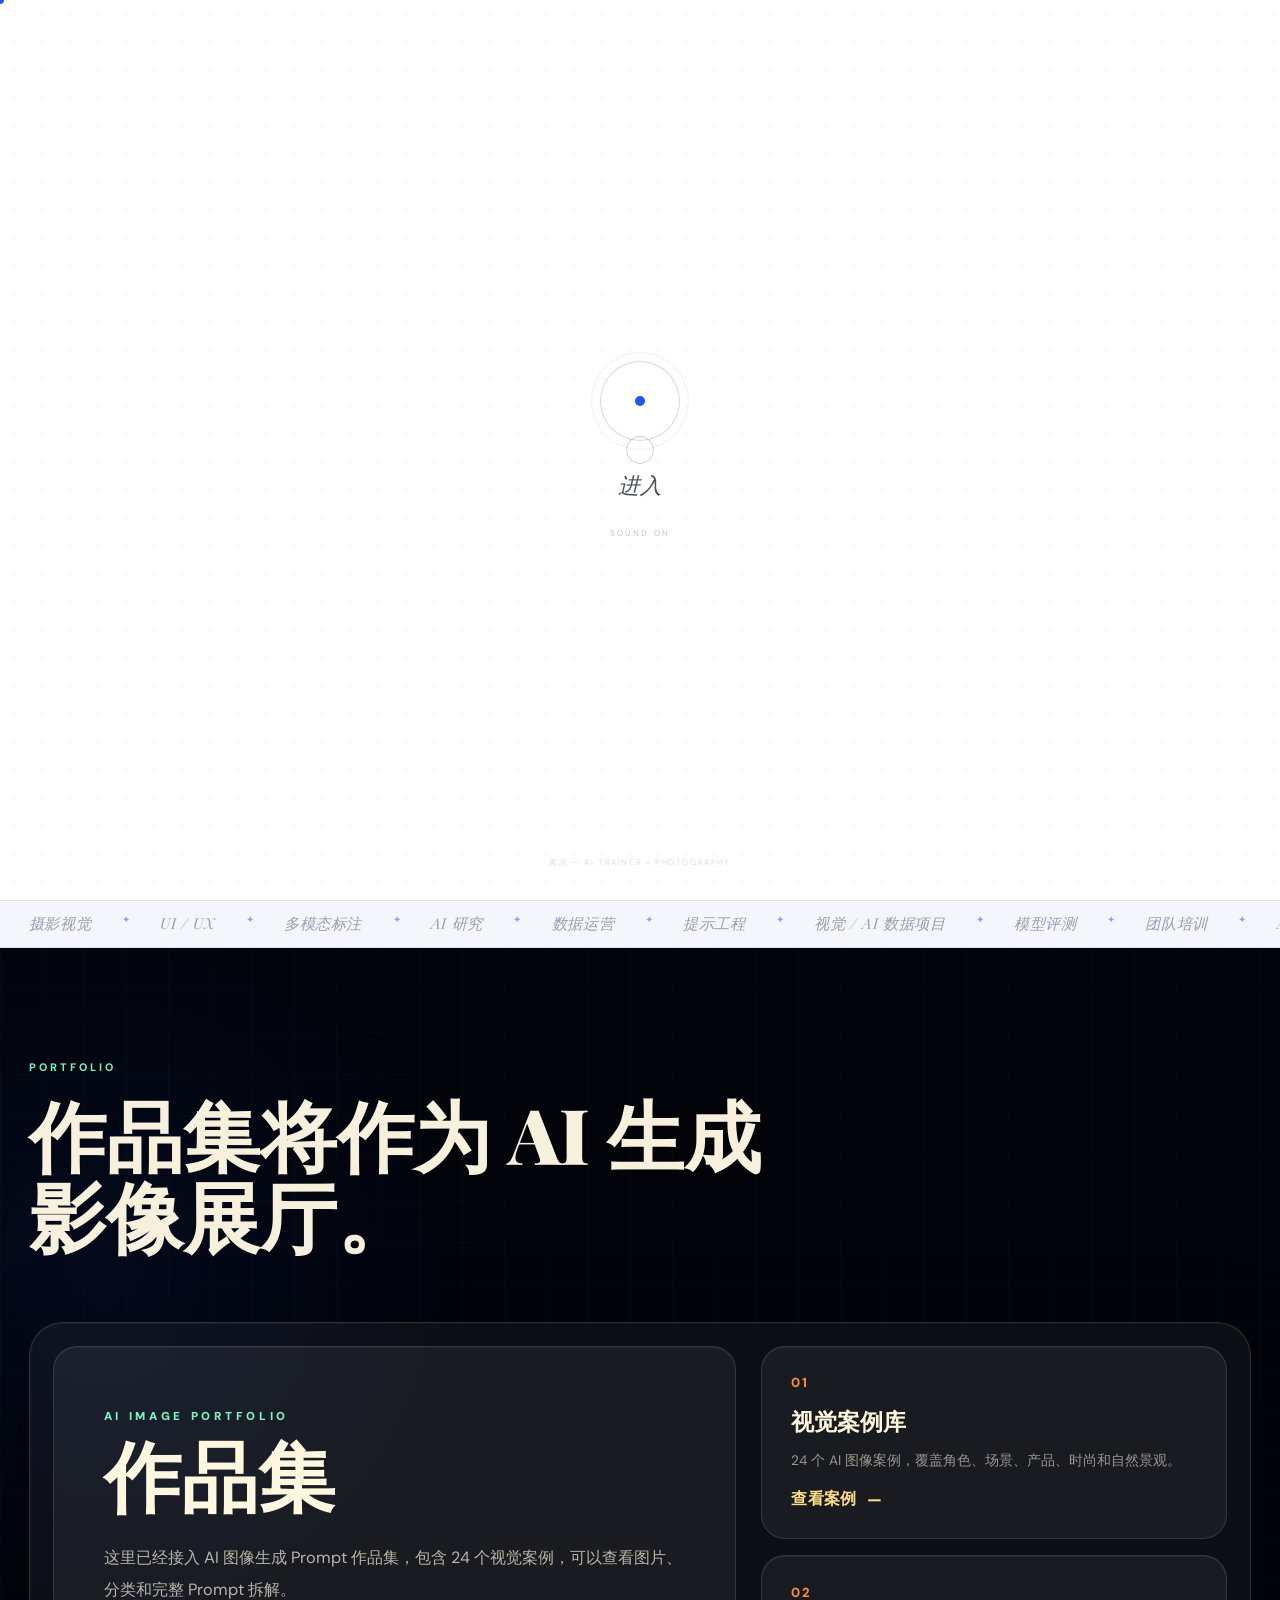
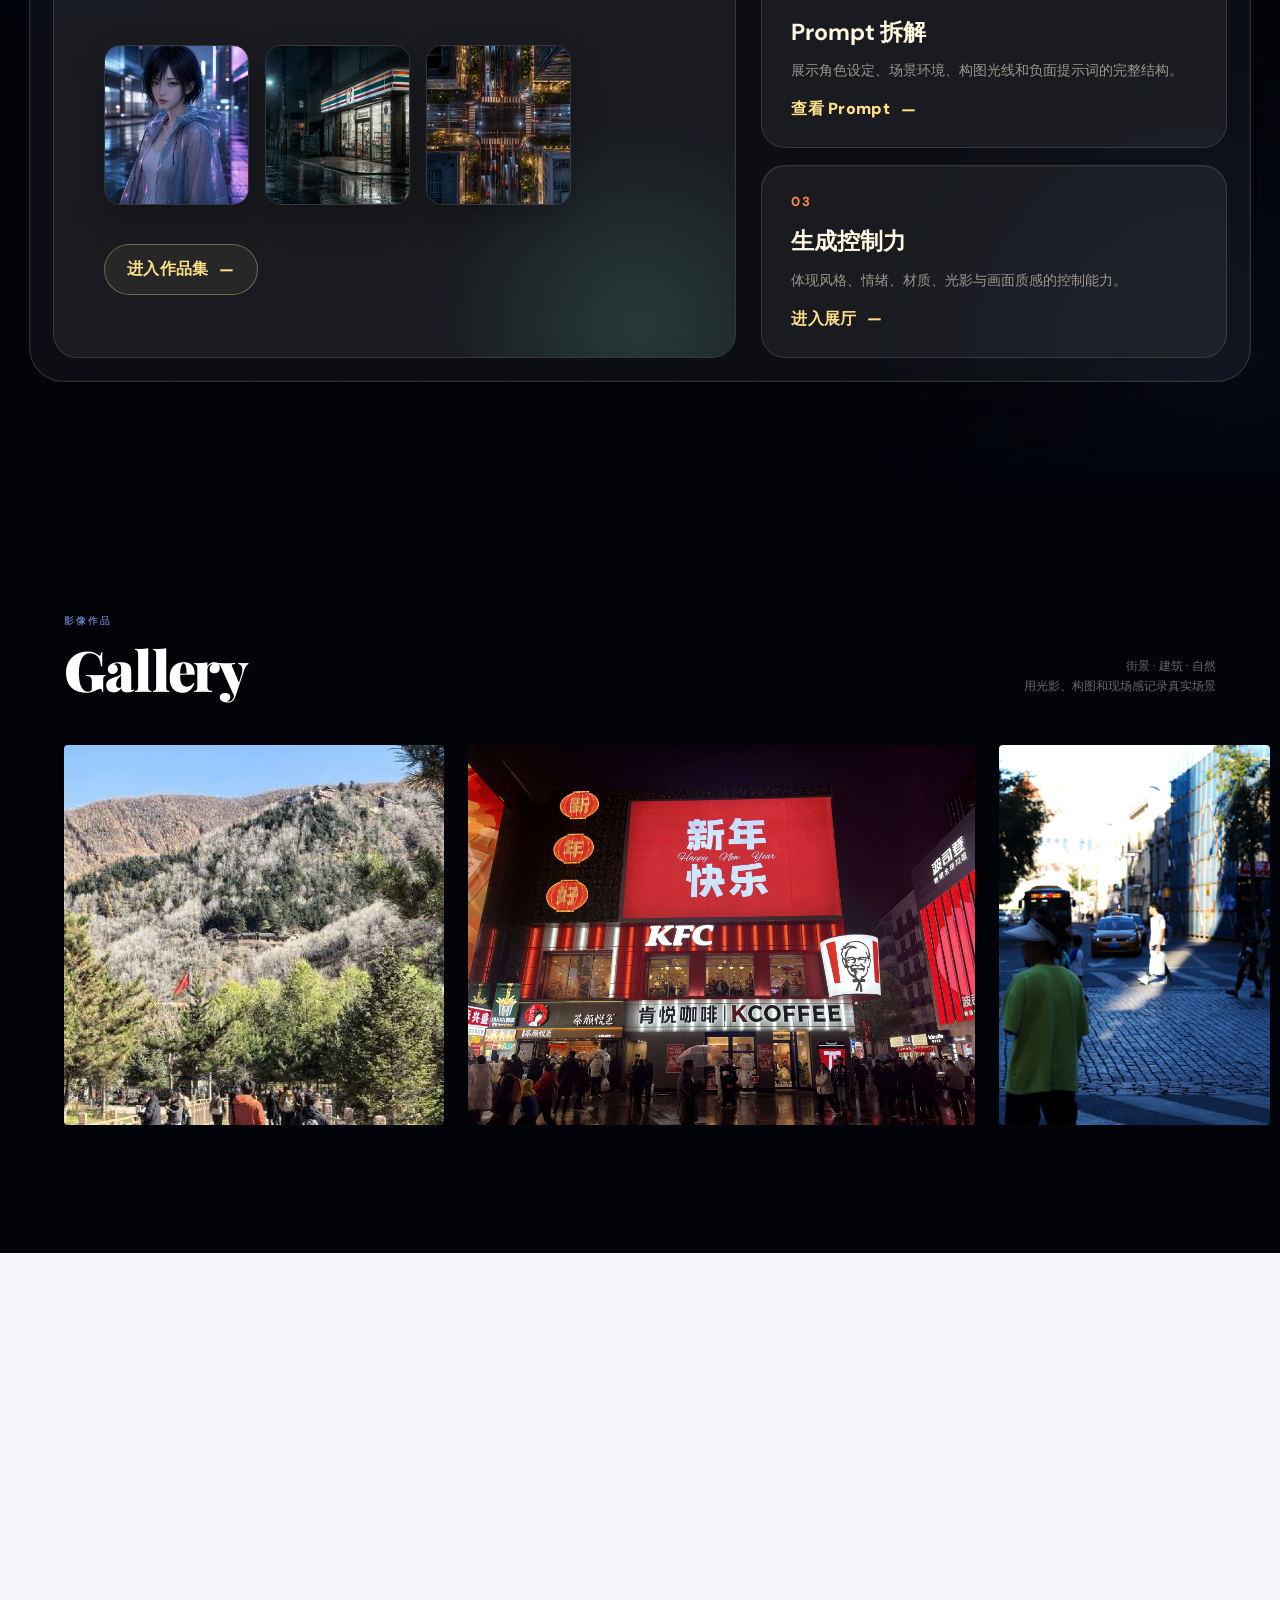
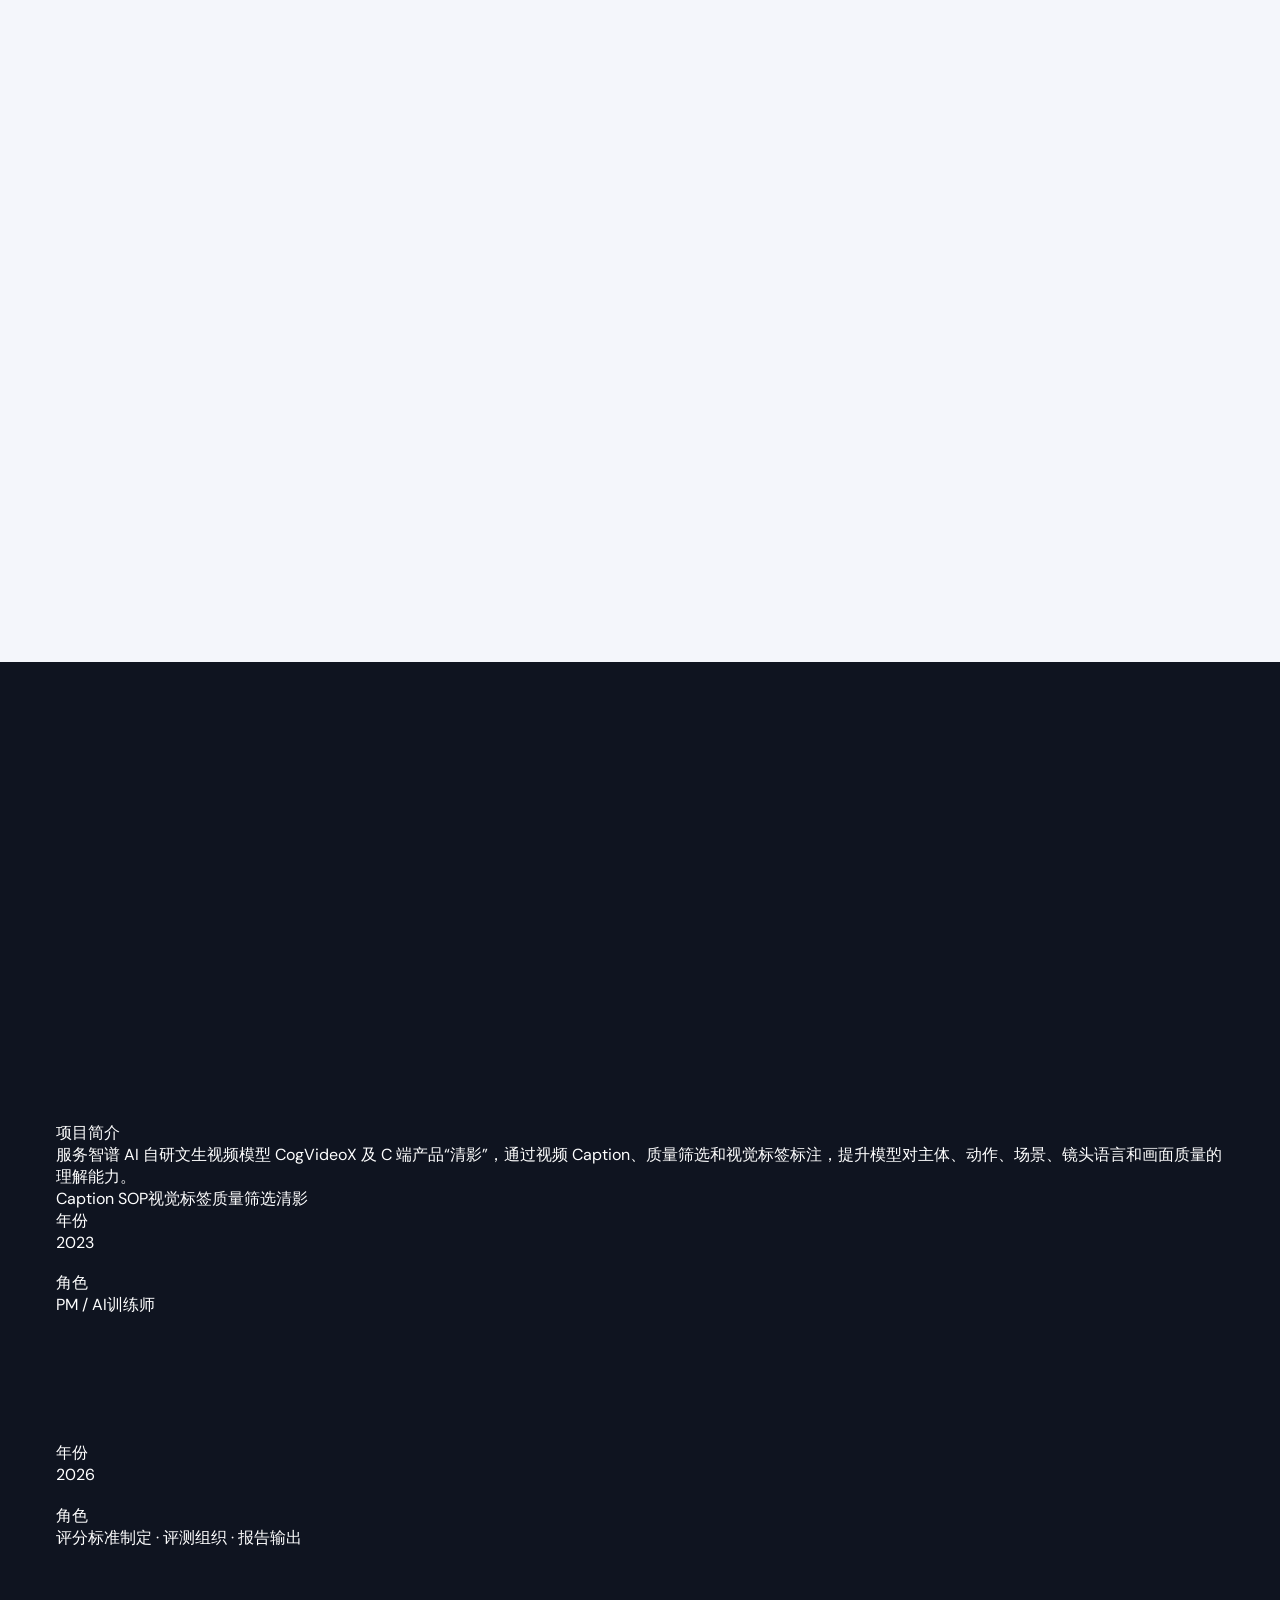
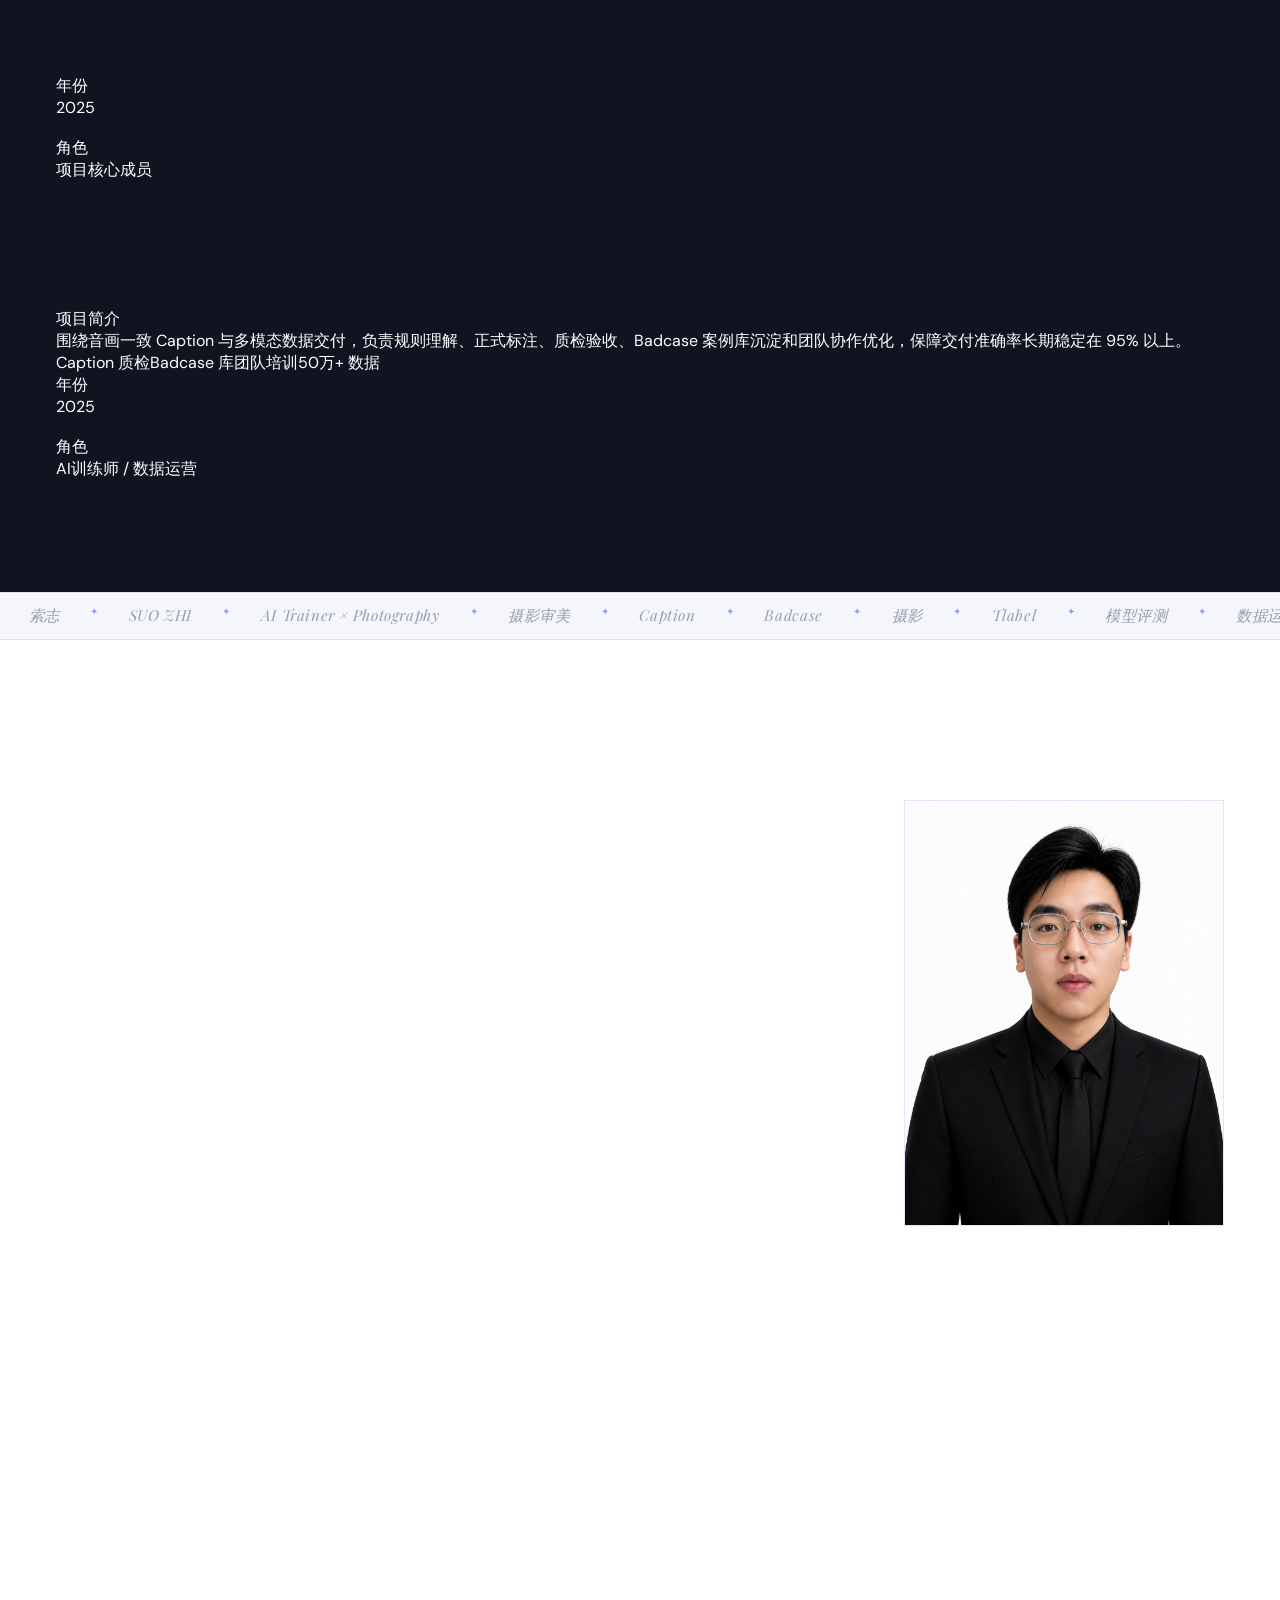
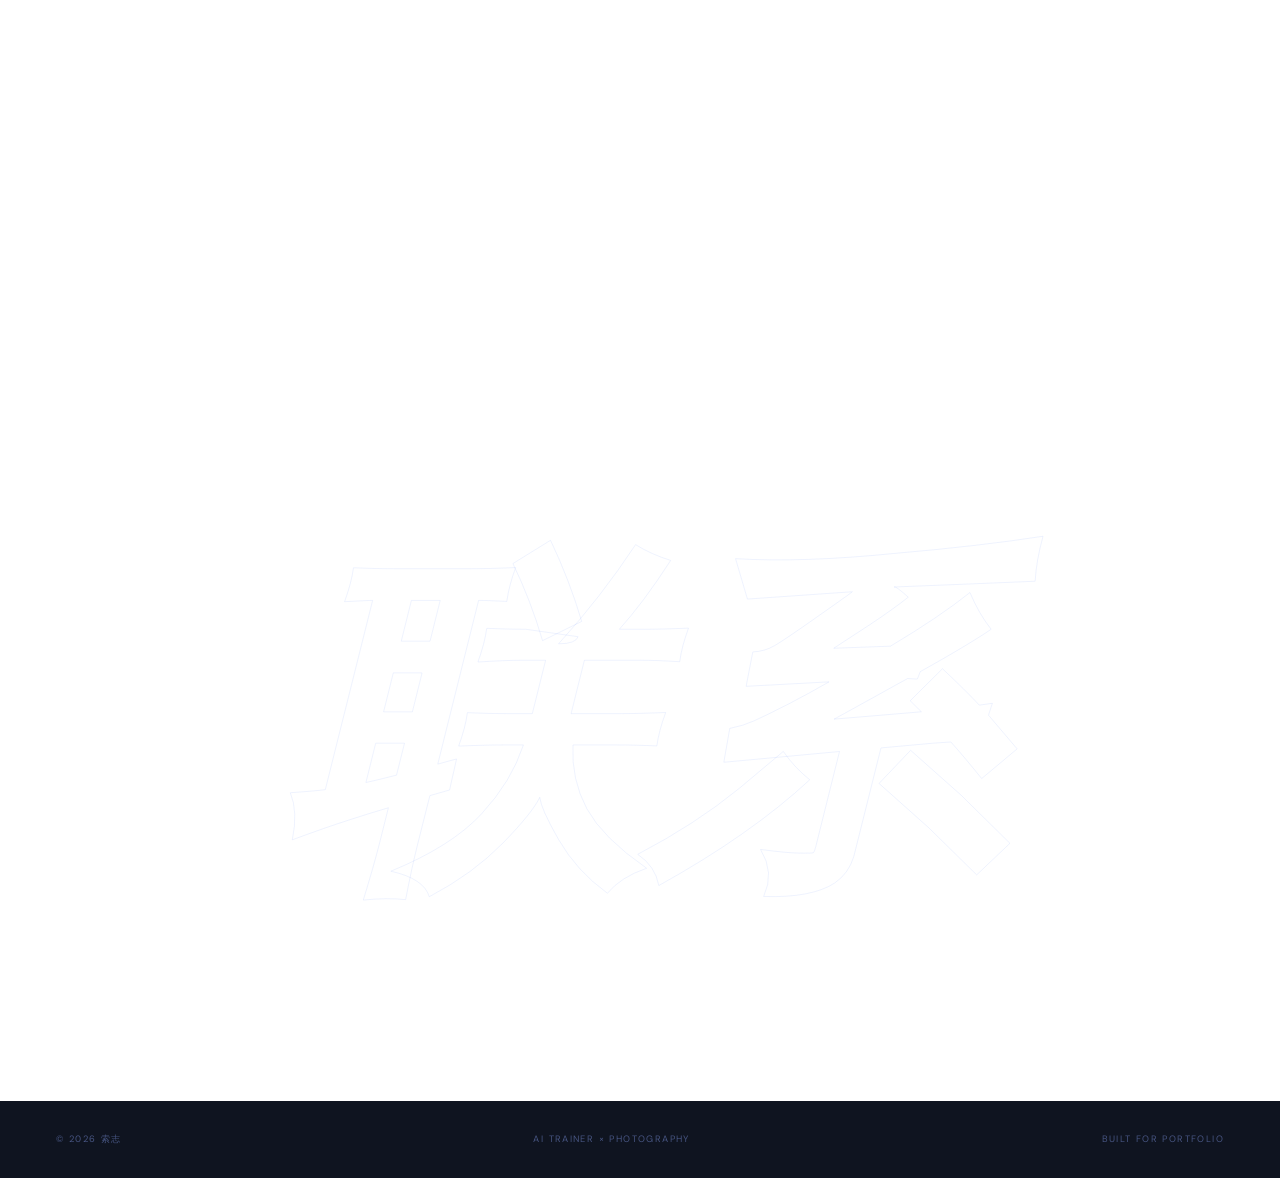
==== commit 5a605612: "Match portfolio section background with site theme" ====
--- a/index.html
+++ b/index.html
@@ -911,8 +911,9 @@
 /* ═══════════════════════════════════
    AI PORTFOLIO SECTION
 ═══════════════════════════════════ */
-#design-works.ai-portfolio{background:#121211;padding:7rem 1.8rem 7.5rem;position:relative;overflow:hidden;color:#f6f0dd;}
-#design-works.ai-portfolio::before{content:'';position:absolute;inset:0;background:radial-gradient(circle at 8% 28%,rgba(182,206,92,.13),transparent 24rem),radial-gradient(circle at 94% 92%,rgba(40,152,105,.16),transparent 22rem),linear-gradient(90deg,rgba(255,255,255,.03) 1px,transparent 1px),linear-gradient(rgba(255,255,255,.03) 1px,transparent 1px);background-size:auto,auto,42px 42px,42px 42px;opacity:.72;pointer-events:none;}
+#design-works.ai-portfolio{background:#02040a;padding:7rem 1.8rem 7.5rem;position:relative;overflow:hidden;color:#f6f0dd;}
+#design-works.ai-portfolio::before{content:'';position:absolute;inset:0;background:radial-gradient(circle at 8% 28%,rgba(34,85,238,.12),transparent 24rem),radial-gradient(circle at 94% 88%,rgba(139,164,249,.08),transparent 22rem),linear-gradient(90deg,rgba(255,255,255,.025) 1px,transparent 1px),linear-gradient(rgba(255,255,255,.025) 1px,transparent 1px);background-size:auto,auto,42px 42px,42px 42px;opacity:.68;pointer-events:none;}
+#design-works.ai-portfolio::after{content:'';position:absolute;left:0;right:0;bottom:0;height:8rem;background:linear-gradient(to bottom,rgba(2,4,10,0),#02040a);pointer-events:none;}
 .ai-portfolio-title{width:min(100%,1500px);margin:0 auto 4.2rem;position:relative;z-index:1;}
 .ai-portfolio-title p{font-size:.68rem;letter-spacing:.28em;color:#7af0bf;text-transform:uppercase;margin:0 0 1.2rem;font-weight:800;}
 .ai-portfolio-title h2{max-width:780px;font-family:var(--serif);font-size:clamp(3.3rem,6vw,6.8rem);line-height:1.05;font-weight:900;letter-spacing:0;margin:0;color:#f6f0dd;}
@@ -1017,26 +1018,26 @@
         <img src="assets/portfolio-previews/case-07.webp" alt="" loading="lazy" decoding="async">
         <img src="assets/portfolio-previews/case-13.webp" alt="" loading="lazy" decoding="async">
       </div>
-      <a href="https://da5a288e.gujiahao-personal-website.pages.dev/portfolio/index.html" target="_blank" rel="noopener">进入作品集</a>
+      <a href="portfolio/index.html">进入作品集</a>
     </article>
     <div class="ai-portfolio-stack">
       <article class="ai-portfolio-card">
         <b>01</b>
         <strong>视觉案例库</strong>
         <small>24 个 AI 图像案例，覆盖角色、场景、产品、时尚和自然景观。</small>
-        <a href="https://da5a288e.gujiahao-personal-website.pages.dev/portfolio/index.html" target="_blank" rel="noopener">查看案例</a>
+        <a href="portfolio/index.html">查看案例</a>
       </article>
       <article class="ai-portfolio-card">
         <b>02</b>
         <strong>Prompt 拆解</strong>
         <small>展示角色设定、场景环境、构图光线和负面提示词的完整结构。</small>
-        <a href="https://da5a288e.gujiahao-personal-website.pages.dev/portfolio/index.html" target="_blank" rel="noopener">查看 Prompt</a>
+        <a href="portfolio/index.html">查看 Prompt</a>
       </article>
       <article class="ai-portfolio-card">
         <b>03</b>
         <strong>生成控制力</strong>
         <small>体现风格、情绪、材质、光影与画面质感的控制能力。</small>
-        <a href="https://da5a288e.gujiahao-personal-website.pages.dev/portfolio/index.html" target="_blank" rel="noopener">进入展厅</a>
+        <a href="portfolio/index.html">进入展厅</a>
       </article>
     </div>
   </div>
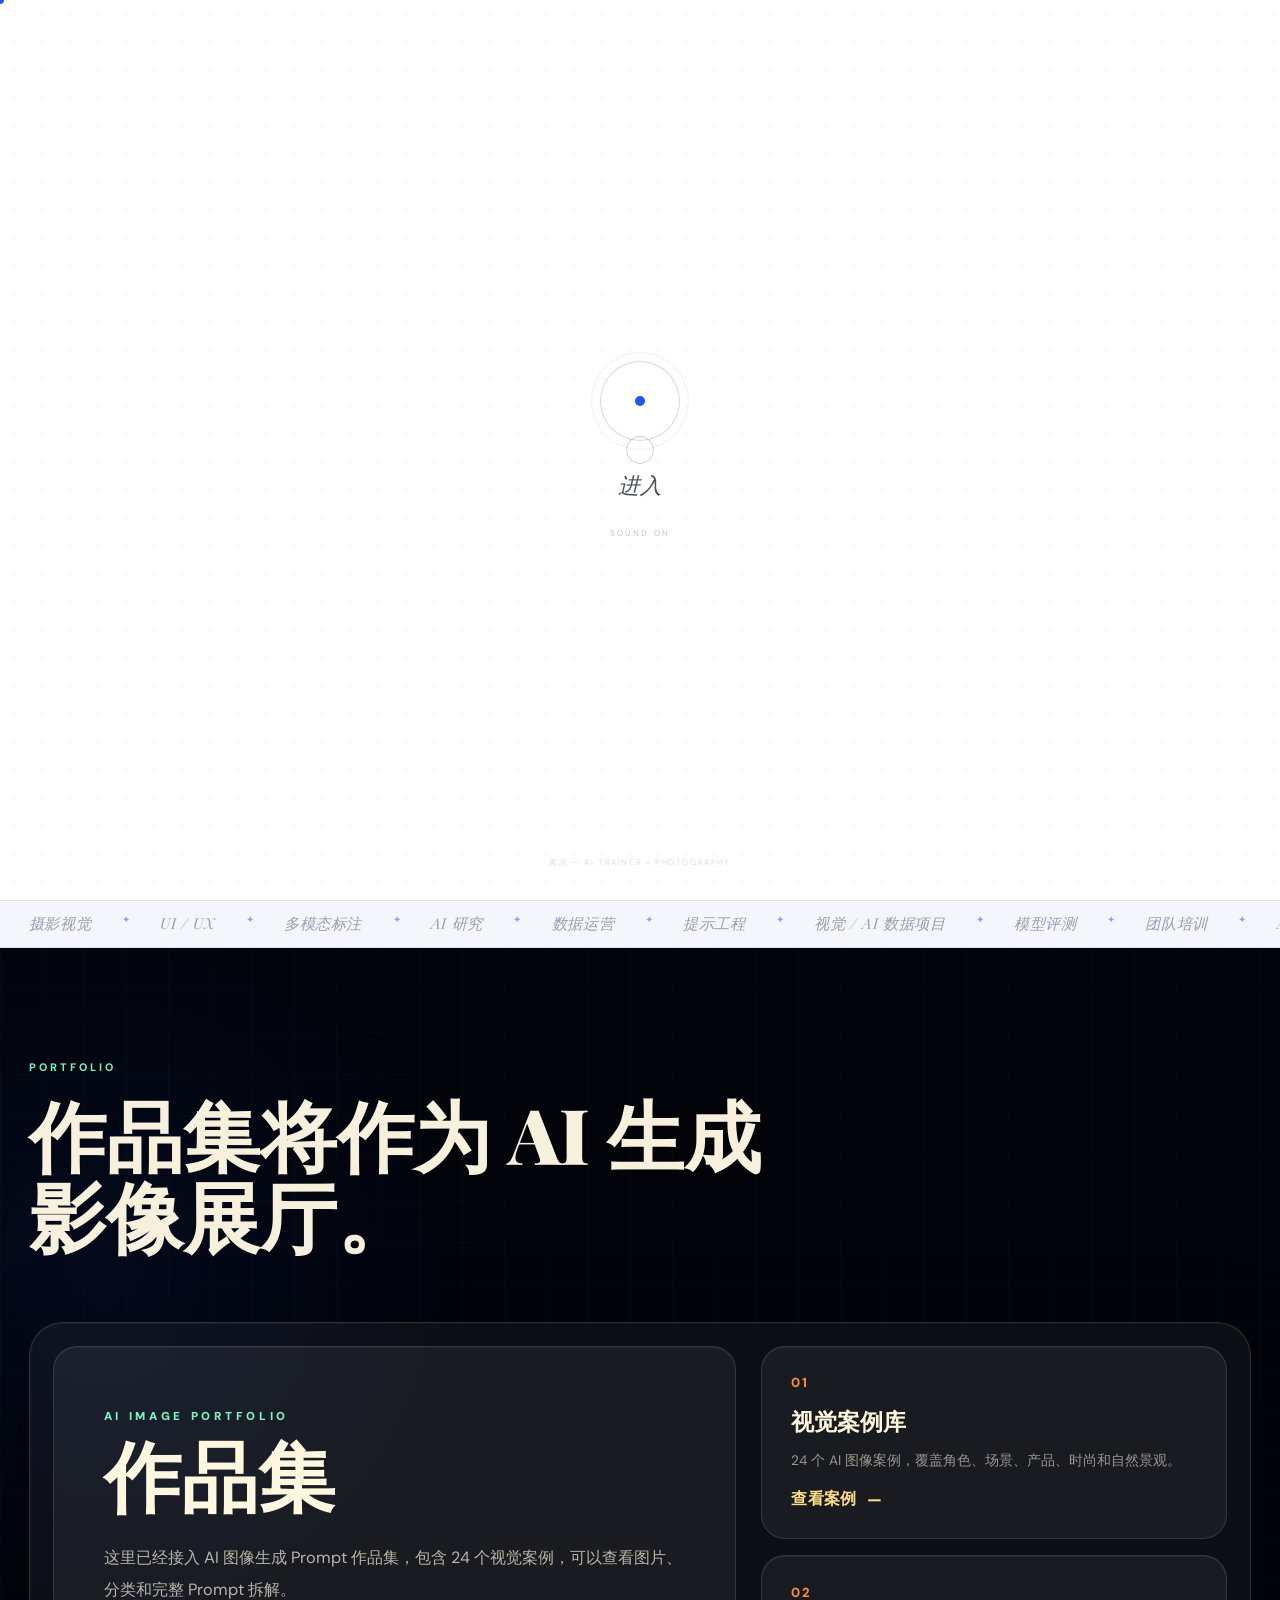
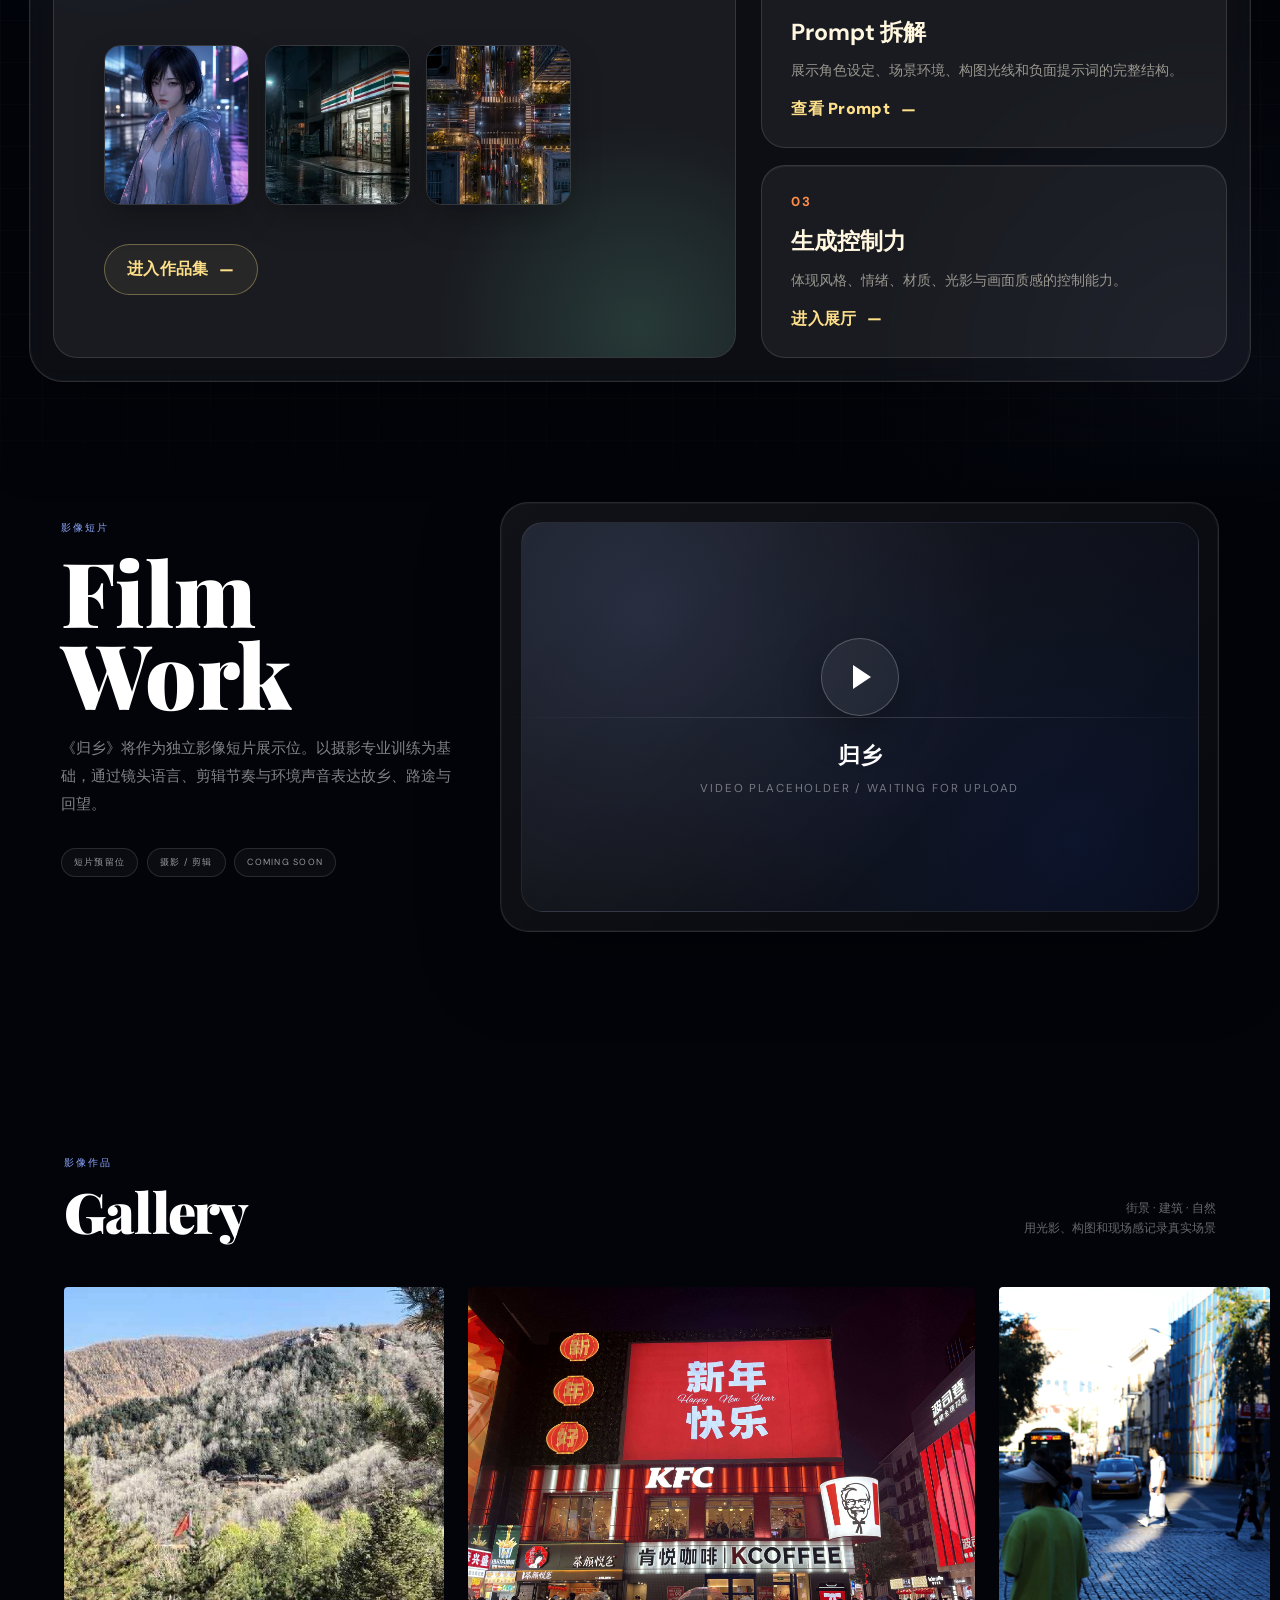
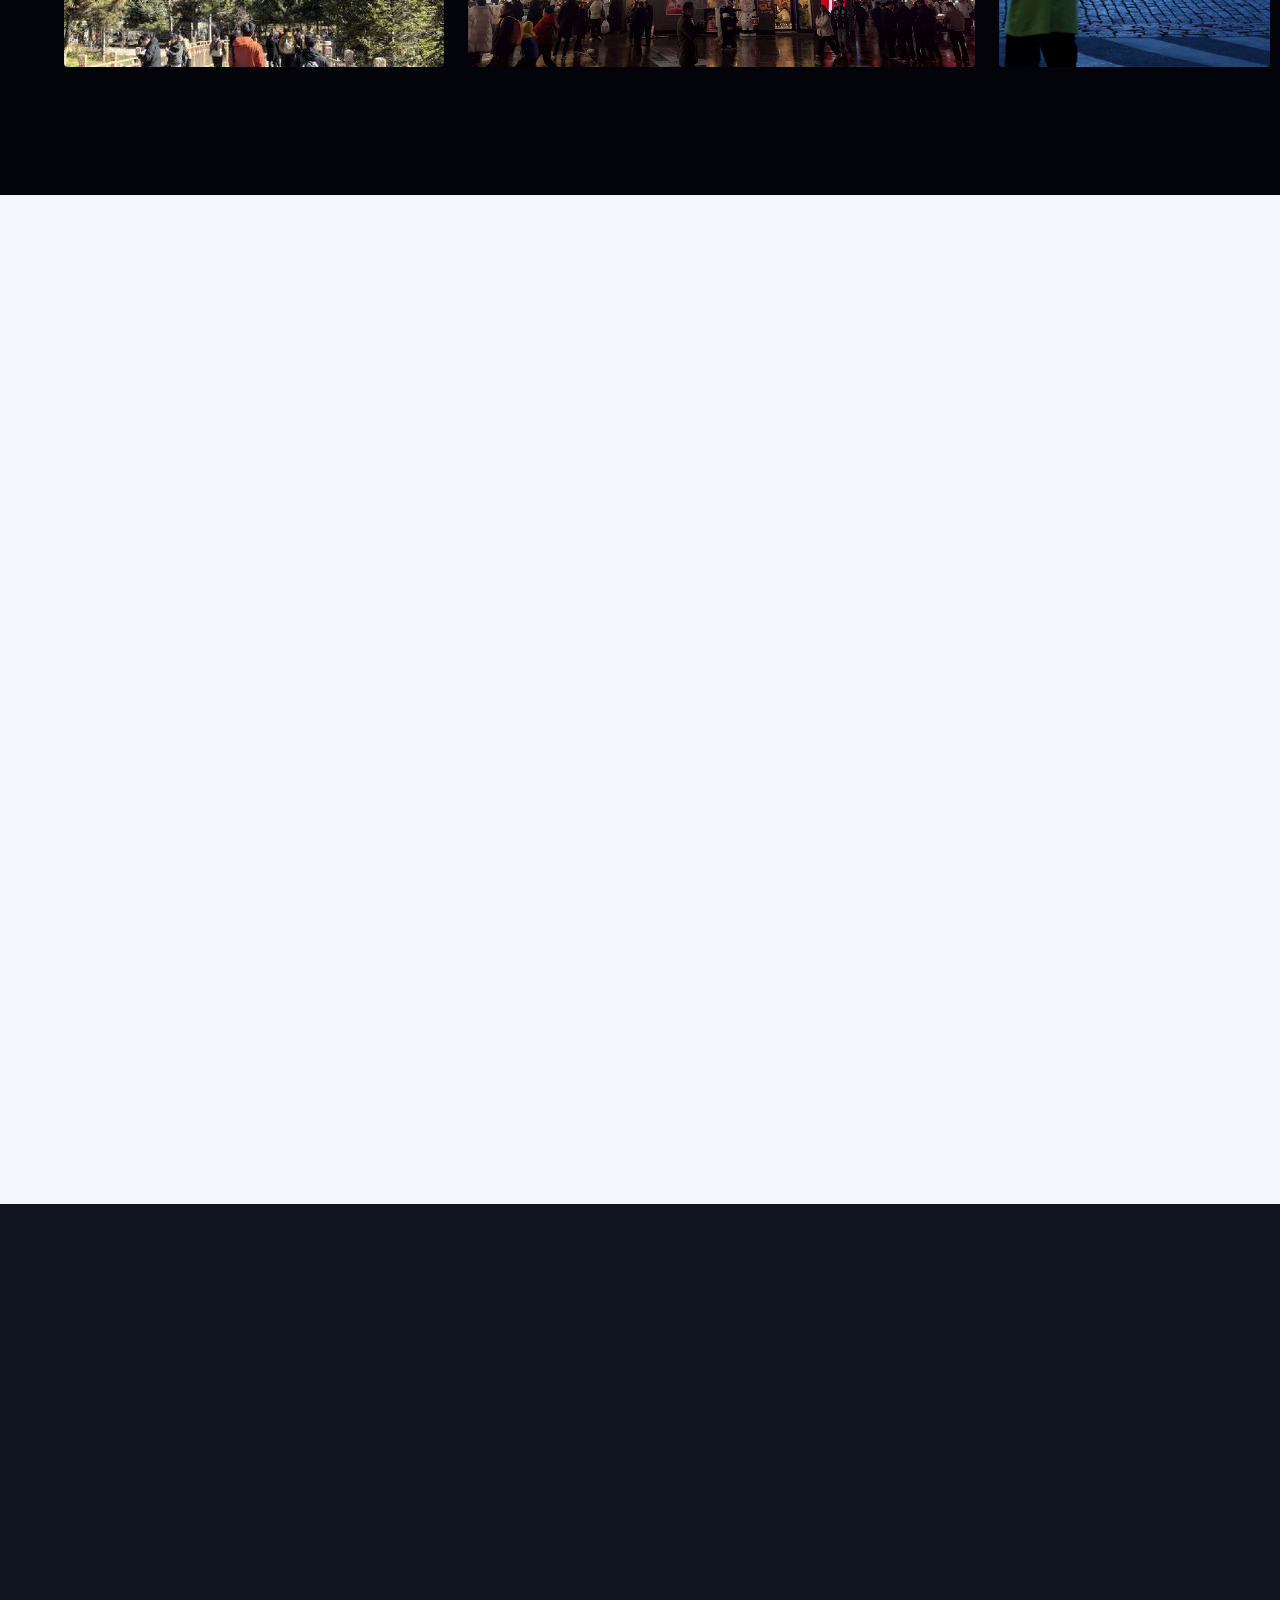
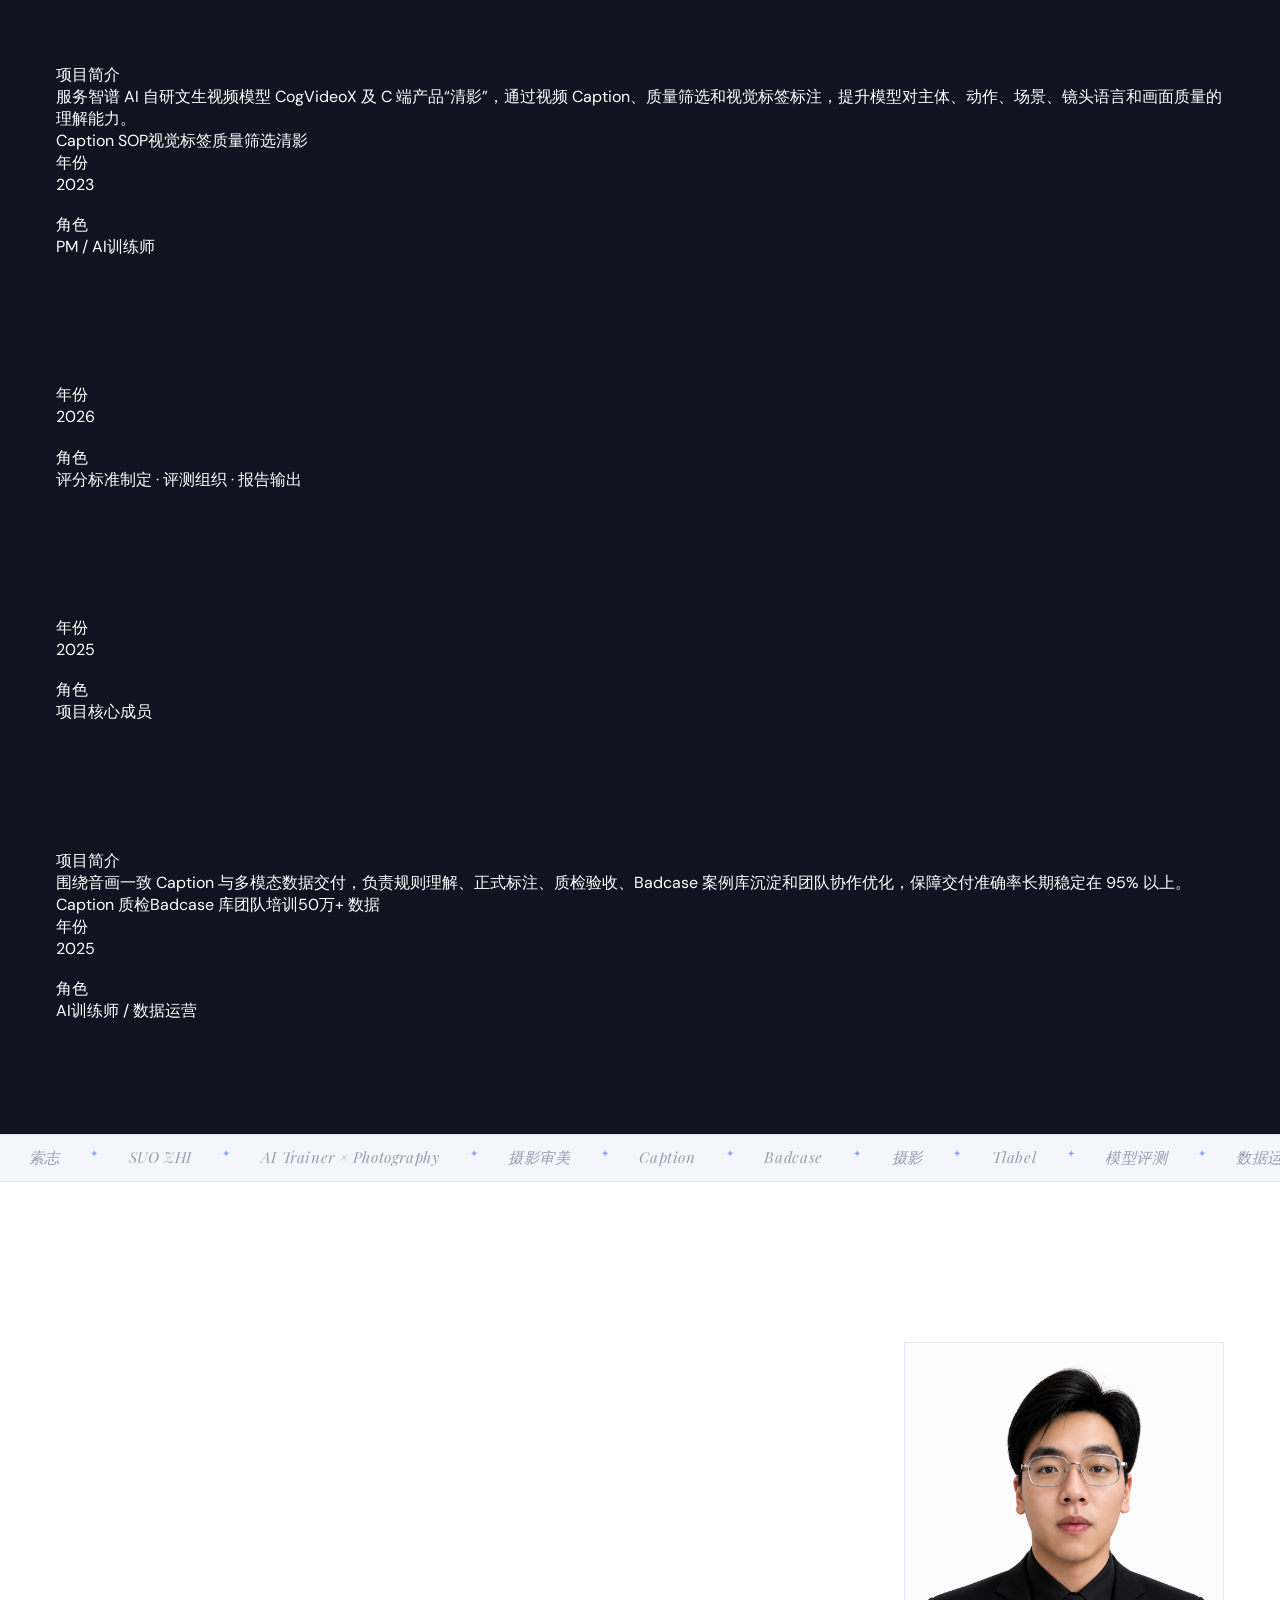
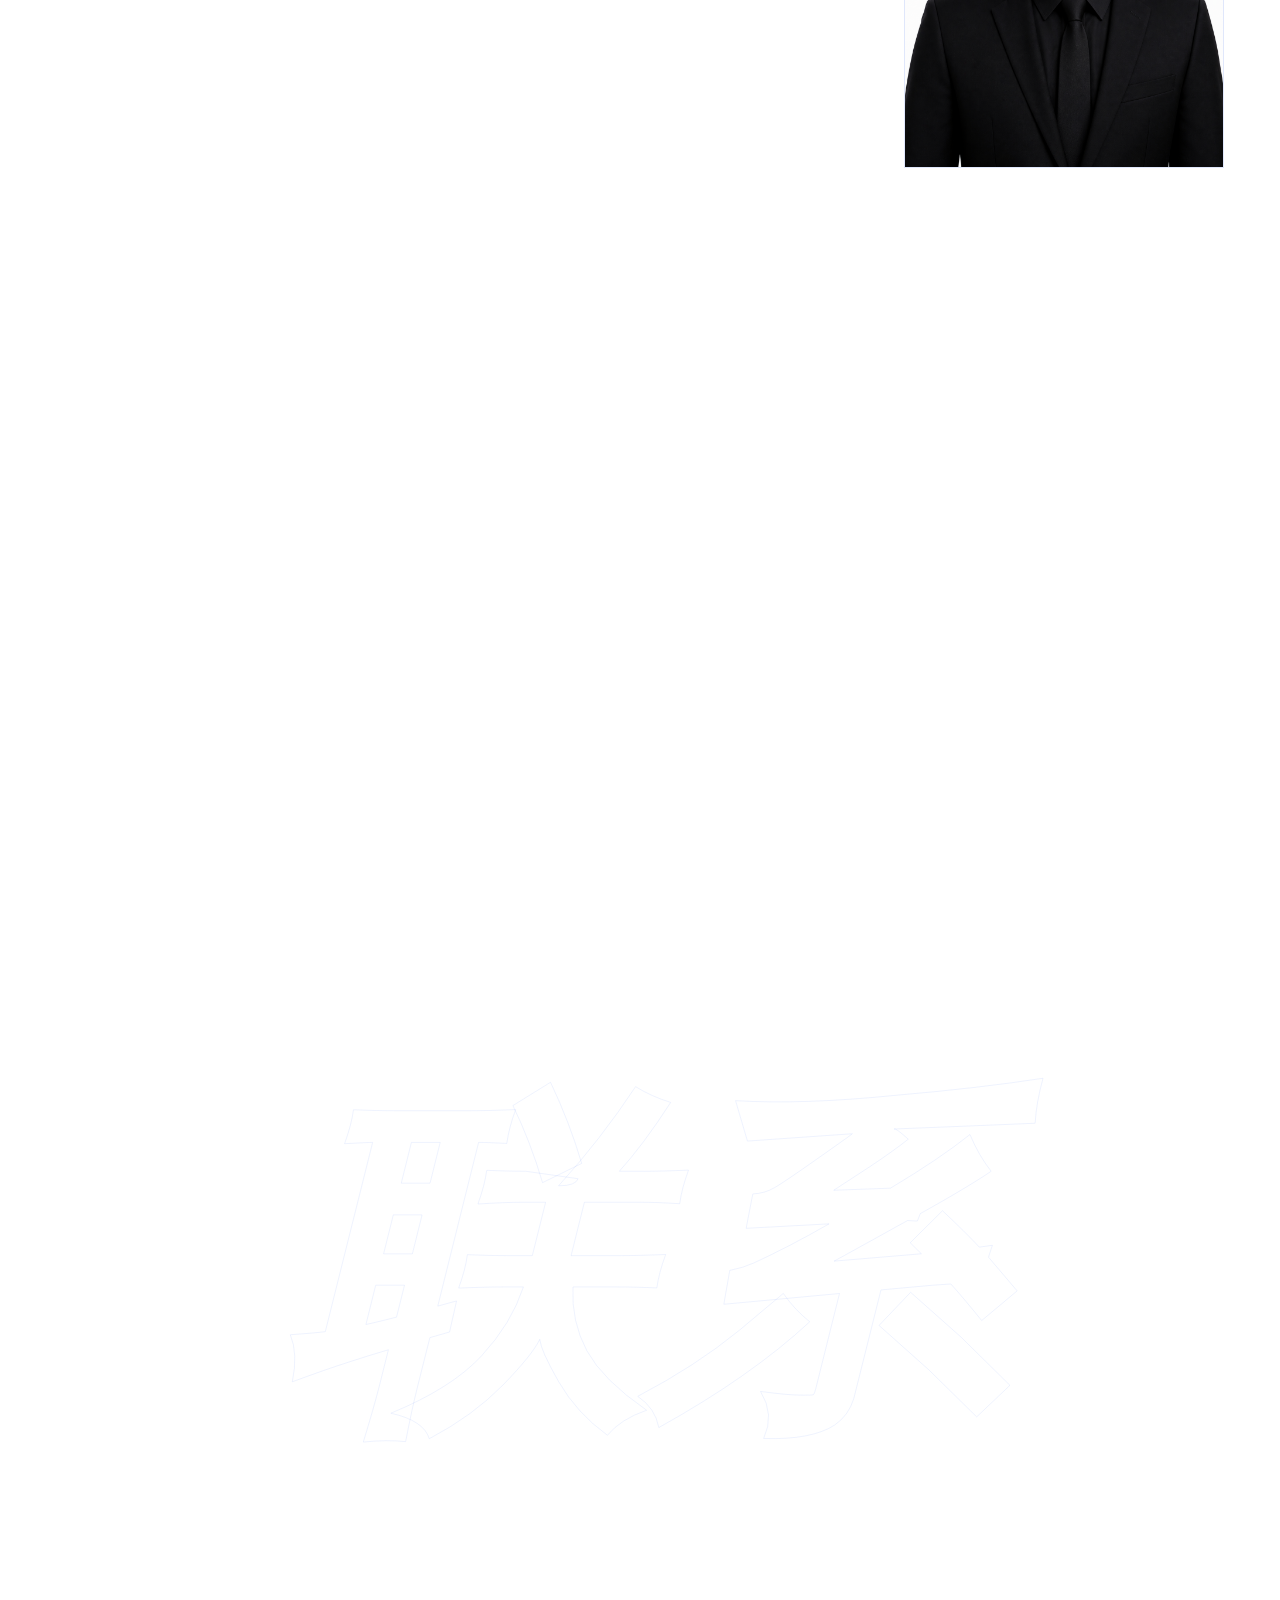
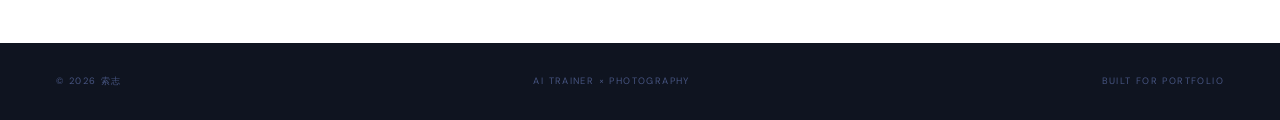
==== commit 5ba8d336: "Add film work placeholder below portfolio" ====
--- a/index.html
+++ b/index.html
@@ -937,6 +937,27 @@
 .ai-portfolio-card small{font-size:.86rem;line-height:1.75;color:rgba(246,240,221,.58);margin-bottom:1rem;}
 @media(max-width:980px){#design-works.ai-portfolio{padding:5.5rem 1rem}.ai-portfolio-showcase{grid-template-columns:1fr;border-radius:24px;padding:1rem}.ai-portfolio-main{min-height:0;padding:2.2rem}.ai-portfolio-title{margin-bottom:2rem}.ai-portfolio-title h2{font-size:clamp(2.5rem,10vw,4.8rem)}}
 @media(max-width:620px){.ai-portfolio-preview-strip{gap:.7rem}.ai-portfolio-preview-strip img{width:31%;height:118px;border-radius:12px}.ai-portfolio-main h3{font-size:3.4rem}.ai-portfolio-main p{font-size:.92rem;line-height:1.8}.ai-portfolio-card{padding:1.4rem;min-height:132px}.ai-portfolio-card strong{font-size:1.2rem;}}
+
+/* ═══════════════════════════════════
+   FILM WORK SECTION
+═══════════════════════════════════ */
+#film-work{background:#02040a;padding:0 3.8rem 7rem;position:relative;overflow:hidden;color:#fff;}
+.film-wrap{width:min(100%,1420px);margin:0 auto;display:grid;grid-template-columns:minmax(280px,.72fr) minmax(0,1.28fr);gap:2.2rem;align-items:stretch;}
+.film-copy{padding-top:1.2rem;}
+.film-eyebrow{font-size:.6rem;letter-spacing:.2em;text-transform:uppercase;color:#8ba4f9;margin-bottom:.9rem;display:block;}
+.film-title{font-family:var(--serif);font-size:clamp(3rem,7vw,7rem);font-weight:900;line-height:.92;color:#fff;margin-bottom:1.3rem;}
+.film-sub{font-size:.92rem;line-height:1.9;color:rgba(255,255,255,.5);max-width:430px;}
+.film-meta{display:flex;flex-wrap:wrap;gap:.55rem;margin-top:1.8rem;}
+.film-meta span{font-size:.56rem;letter-spacing:.14em;text-transform:uppercase;color:rgba(255,255,255,.58);border:1px solid rgba(255,255,255,.12);border-radius:999px;padding:.45rem .75rem;background:rgba(255,255,255,.035);}
+.film-stage{position:relative;min-height:430px;border:1px solid rgba(255,255,255,.11);border-radius:28px;background:linear-gradient(135deg,rgba(255,255,255,.06),rgba(255,255,255,.025));box-shadow:0 30px 80px rgba(0,0,0,.38),inset 0 0 0 1px rgba(255,255,255,.035);overflow:hidden;}
+.film-stage::before{content:'';position:absolute;inset:1.2rem;border:1px solid rgba(255,255,255,.08);border-radius:22px;background:radial-gradient(circle at 18% 22%,rgba(139,164,249,.16),transparent 22rem),radial-gradient(circle at 82% 82%,rgba(34,85,238,.11),transparent 24rem),linear-gradient(135deg,rgba(255,255,255,.04),rgba(255,255,255,0));}
+.film-stage::after{content:'';position:absolute;left:0;right:0;top:50%;height:1px;background:linear-gradient(90deg,transparent,rgba(255,255,255,.18),transparent);}
+.film-placeholder{position:absolute;inset:0;display:flex;flex-direction:column;align-items:center;justify-content:center;text-align:center;padding:2rem;z-index:1;}
+.film-play{width:78px;height:78px;border-radius:50%;border:1px solid rgba(255,255,255,.22);background:rgba(255,255,255,.06);display:flex;align-items:center;justify-content:center;margin-bottom:1.5rem;box-shadow:0 16px 40px rgba(0,0,0,.32);}
+.film-play::before{content:'';display:block;border-left:18px solid #fff;border-top:12px solid transparent;border-bottom:12px solid transparent;margin-left:5px;}
+.film-placeholder strong{font-size:1.4rem;color:#fff;margin-bottom:.65rem;}
+.film-placeholder small{font-size:.72rem;letter-spacing:.16em;text-transform:uppercase;color:rgba(255,255,255,.42);}
+@media(max-width:900px){#film-work{padding:0 1rem 5.5rem}.film-wrap{grid-template-columns:1fr;gap:1.4rem}.film-stage{min-height:300px}.film-title{font-size:clamp(3.2rem,14vw,5.4rem)}}
 
 </style>
 </head>
@@ -963,9 +984,10 @@
 <nav id="nav">
   
   <ul class="nav-links">
-    <li><a href="#work">Work</a></li>
+    <li><a href="#work">Work</a></li>
     <li><a href="#design-works">Portfolio</a></li>
-    <li><a href="#gallery">Gallery</a></li>
+    <li><a href="#film-work">Film</a></li>
+    <li><a href="#gallery">Gallery</a></li>
     <li><a href="#capabilities">Skills</a></li>
     <li><a href="#about">About</a></li>
     <li><a href="#contact">Contact</a></li>
@@ -1042,9 +1064,32 @@
     </div>
   </div>
 </section>
-
-<!-- GALLERY -->
-<section id="gallery">
+
+<!-- FILM WORK -->
+<section id="film-work">
+  <div class="film-wrap">
+    <div class="film-copy">
+      <span class="film-eyebrow">影像短片</span>
+      <div class="film-title">Film Work</div>
+      <p class="film-sub">《归乡》将作为独立影像短片展示位。以摄影专业训练为基础，通过镜头语言、剪辑节奏与环境声音表达故乡、路途与回望。</p>
+      <div class="film-meta">
+        <span>短片预留位</span>
+        <span>摄影 / 剪辑</span>
+        <span>Coming Soon</span>
+      </div>
+    </div>
+    <div class="film-stage" aria-label="归乡视频预留位置">
+      <div class="film-placeholder">
+        <div class="film-play" aria-hidden="true"></div>
+        <strong>归乡</strong>
+        <small>Video placeholder / waiting for upload</small>
+      </div>
+    </div>
+  </div>
+</section>
+
+<!-- GALLERY -->
+<section id="gallery">
   <div class="gallery-header">
     <div>
       <span class="gallery-eyebrow">影像作品</span>
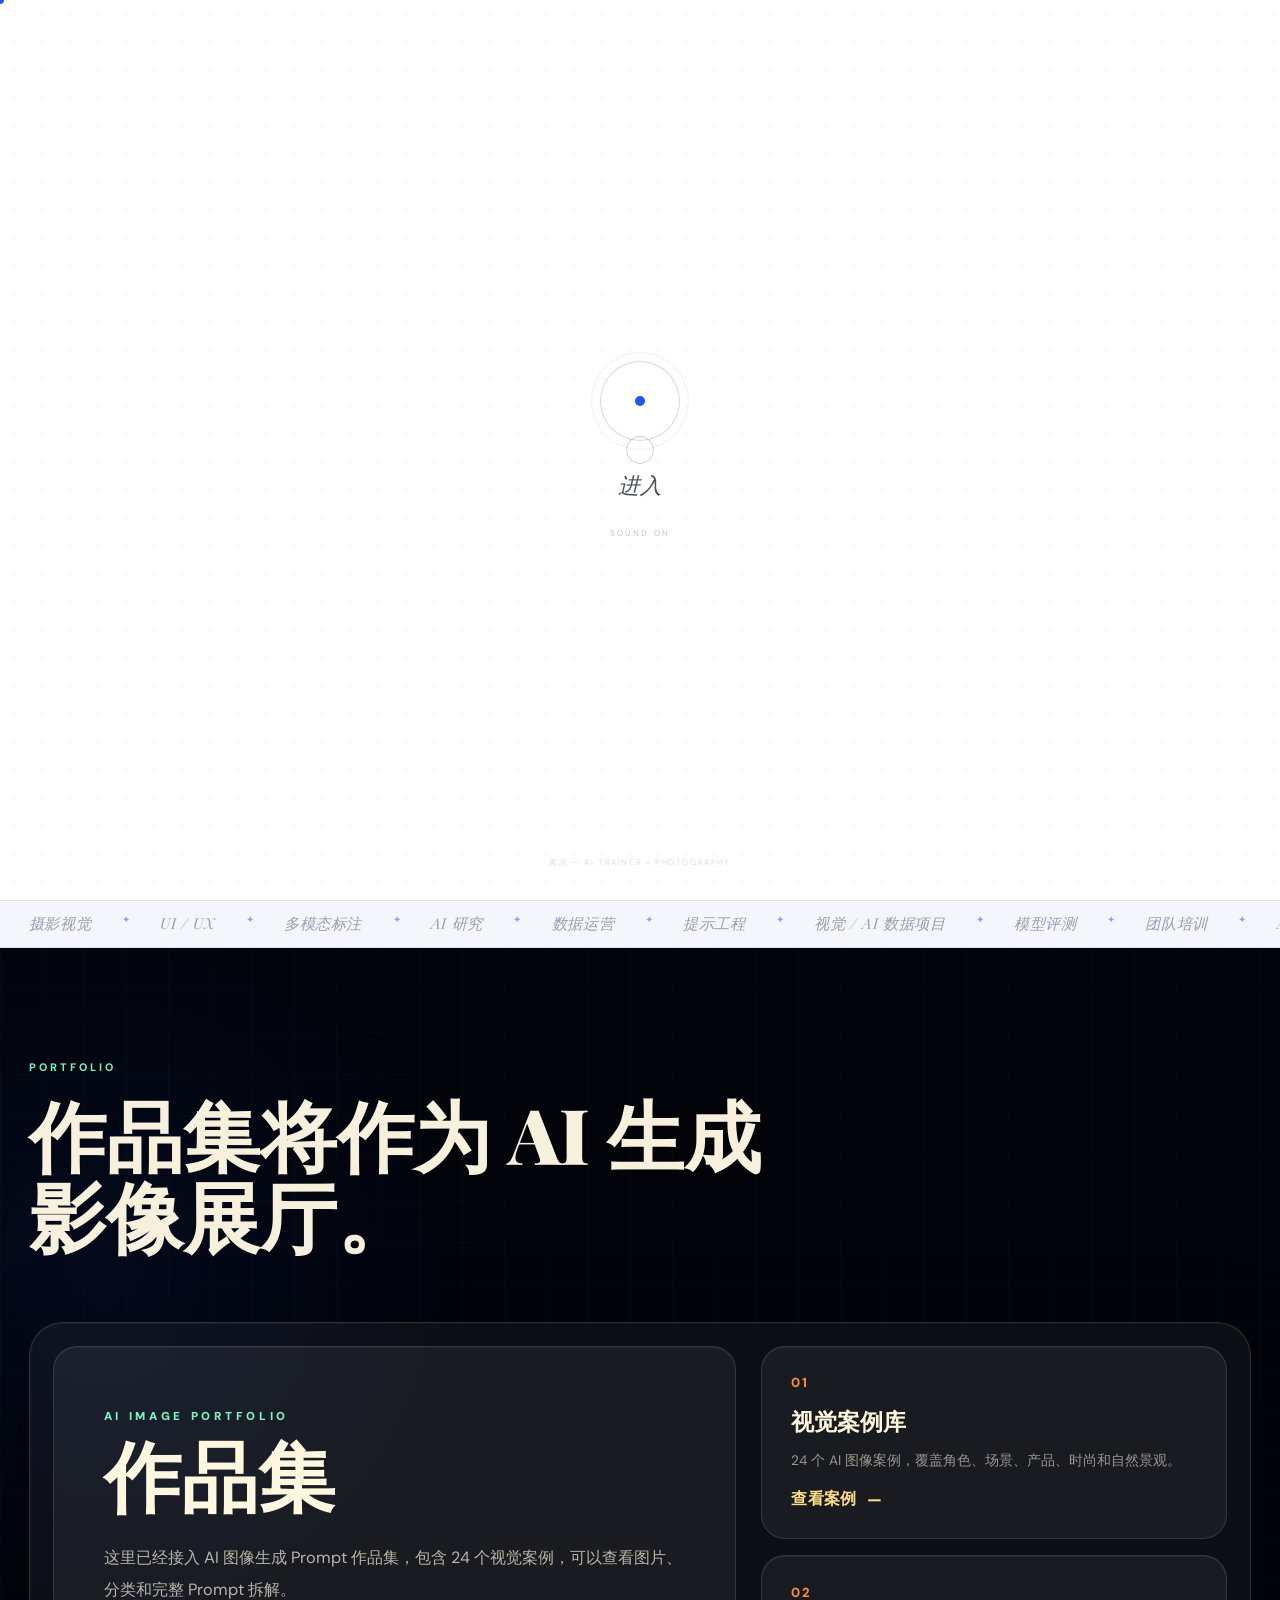
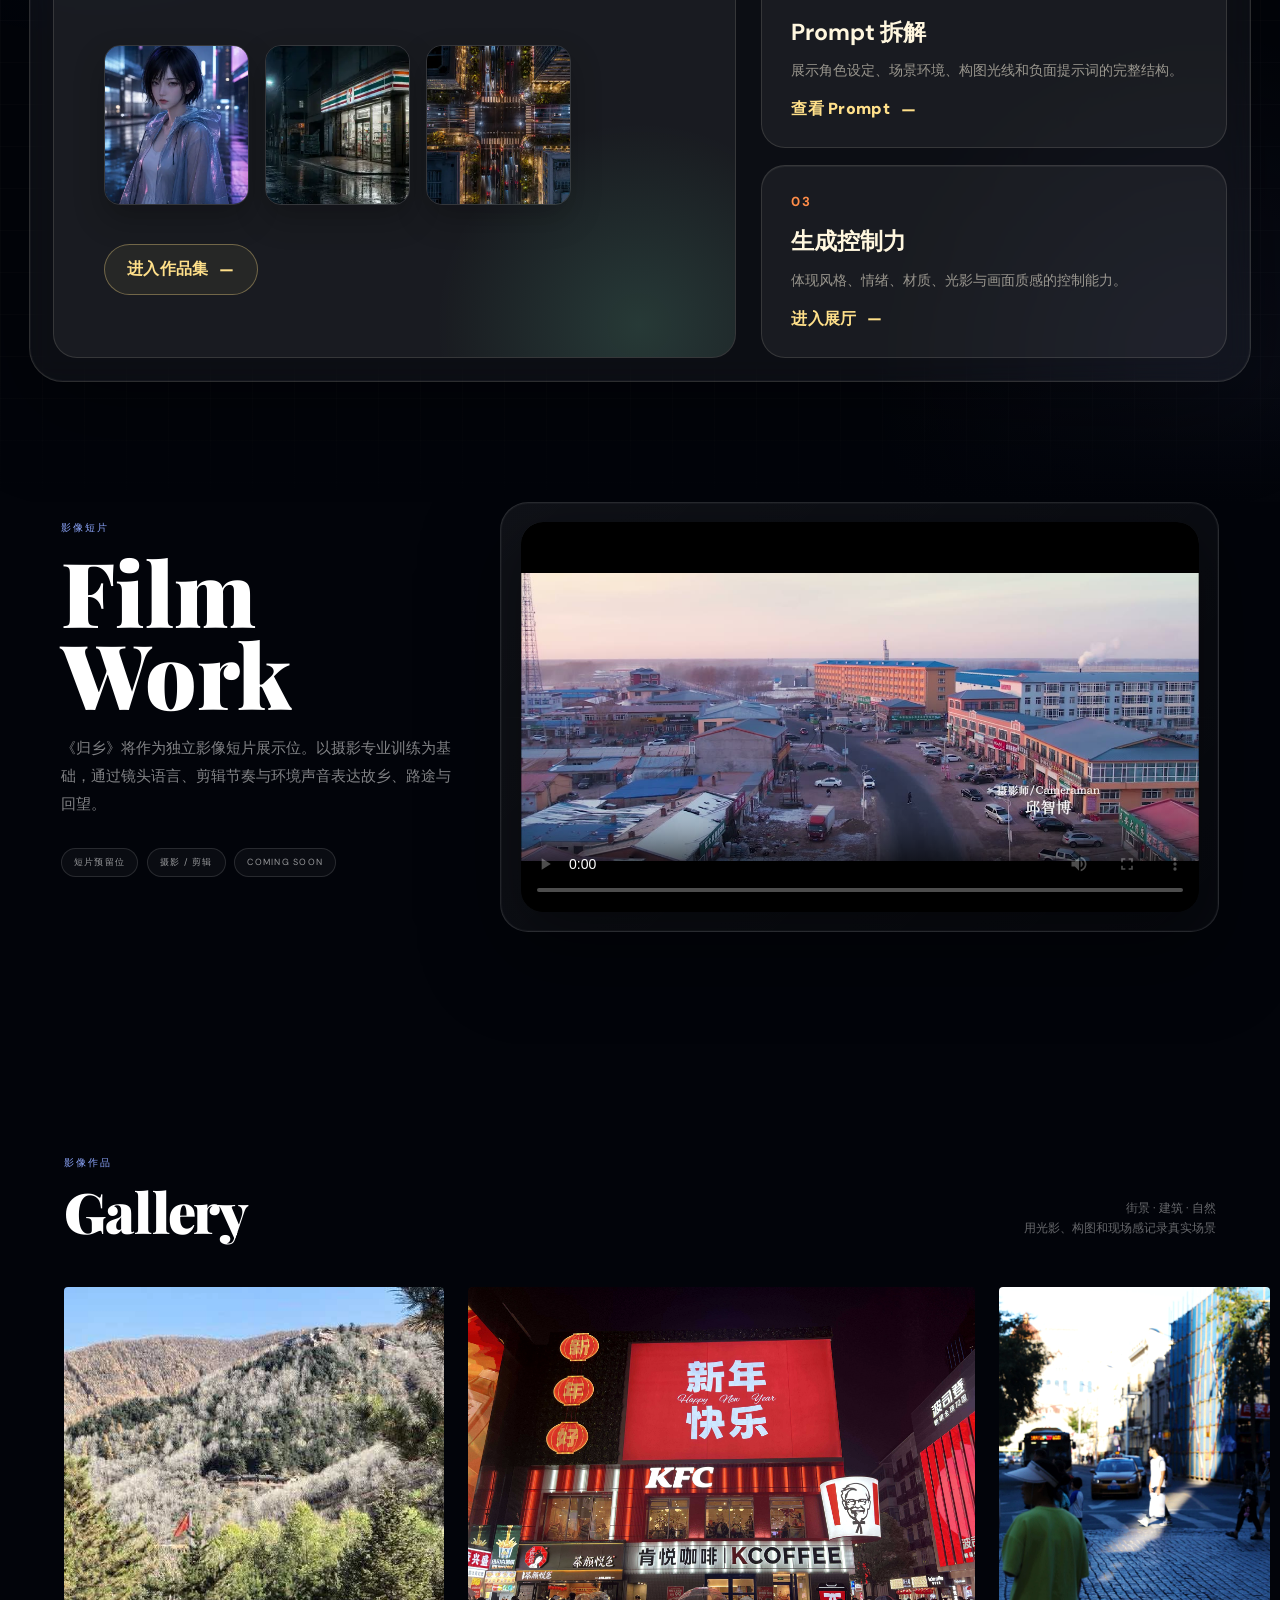
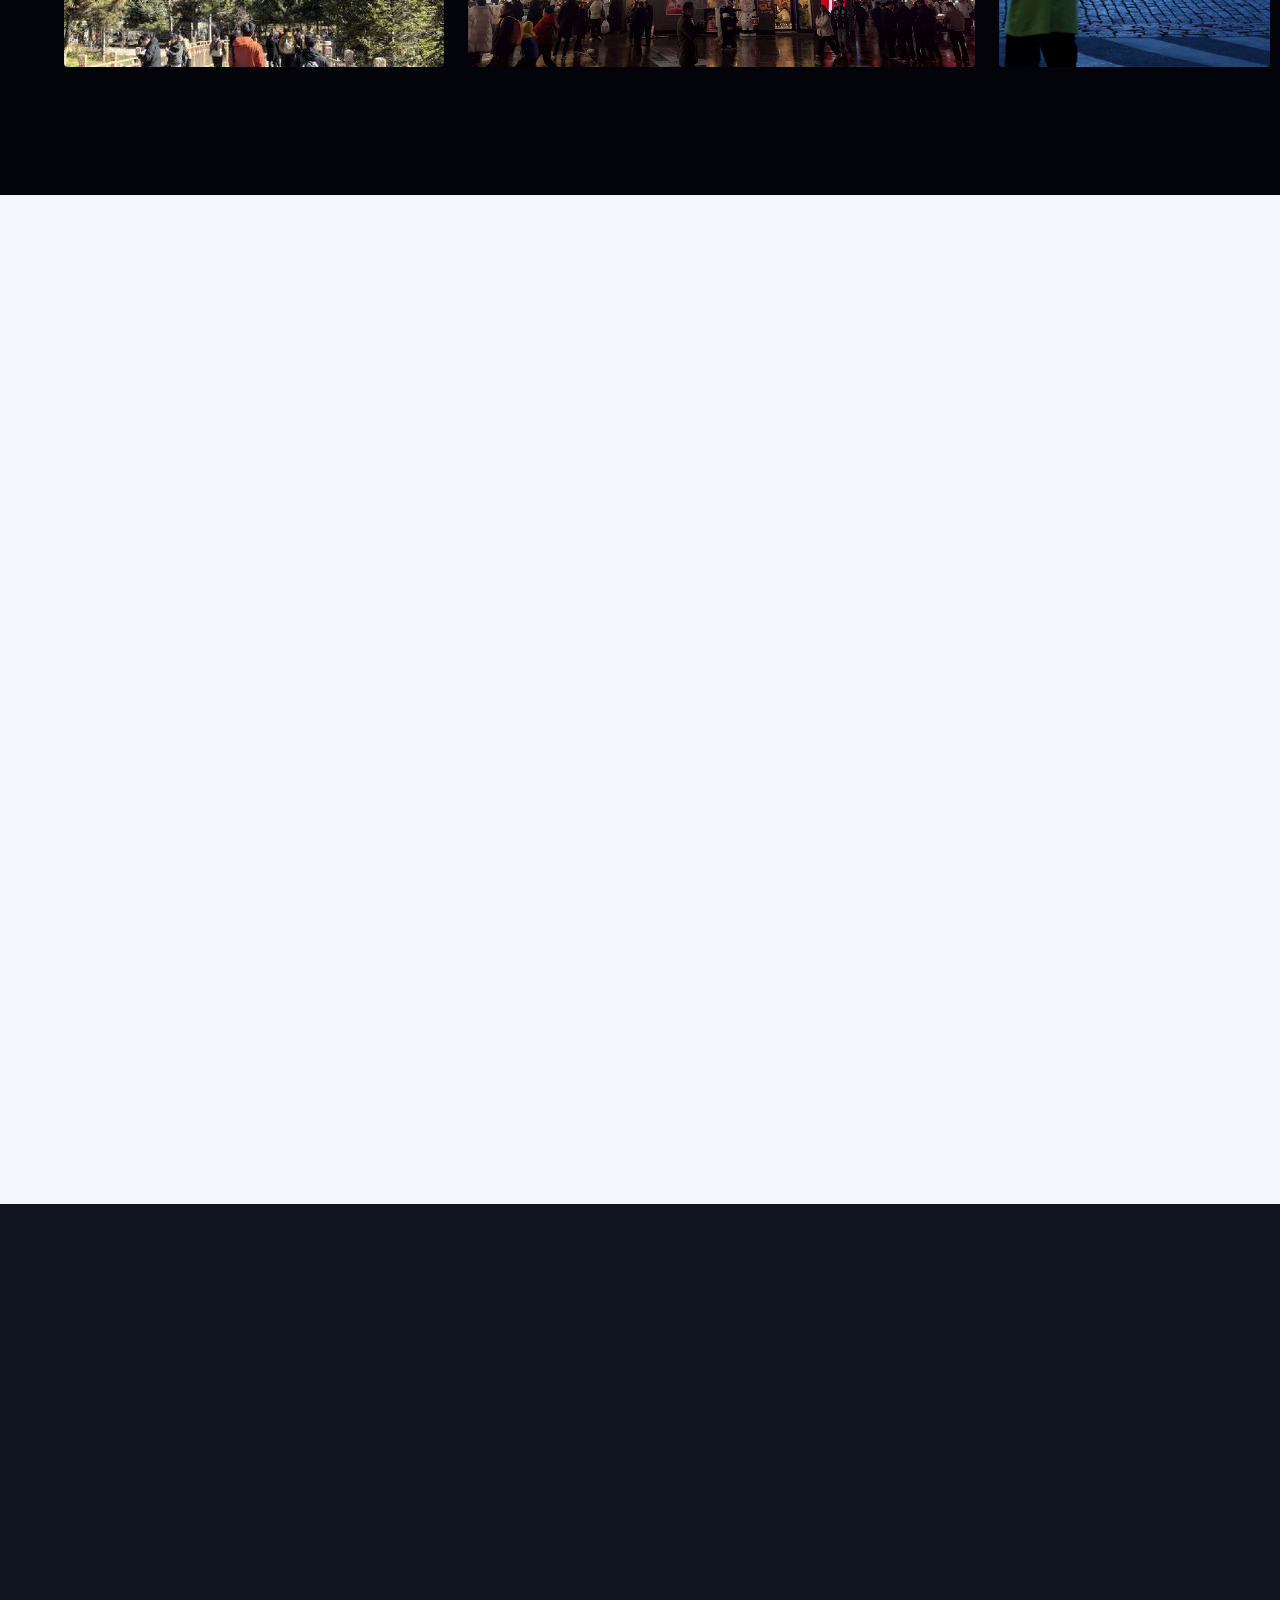
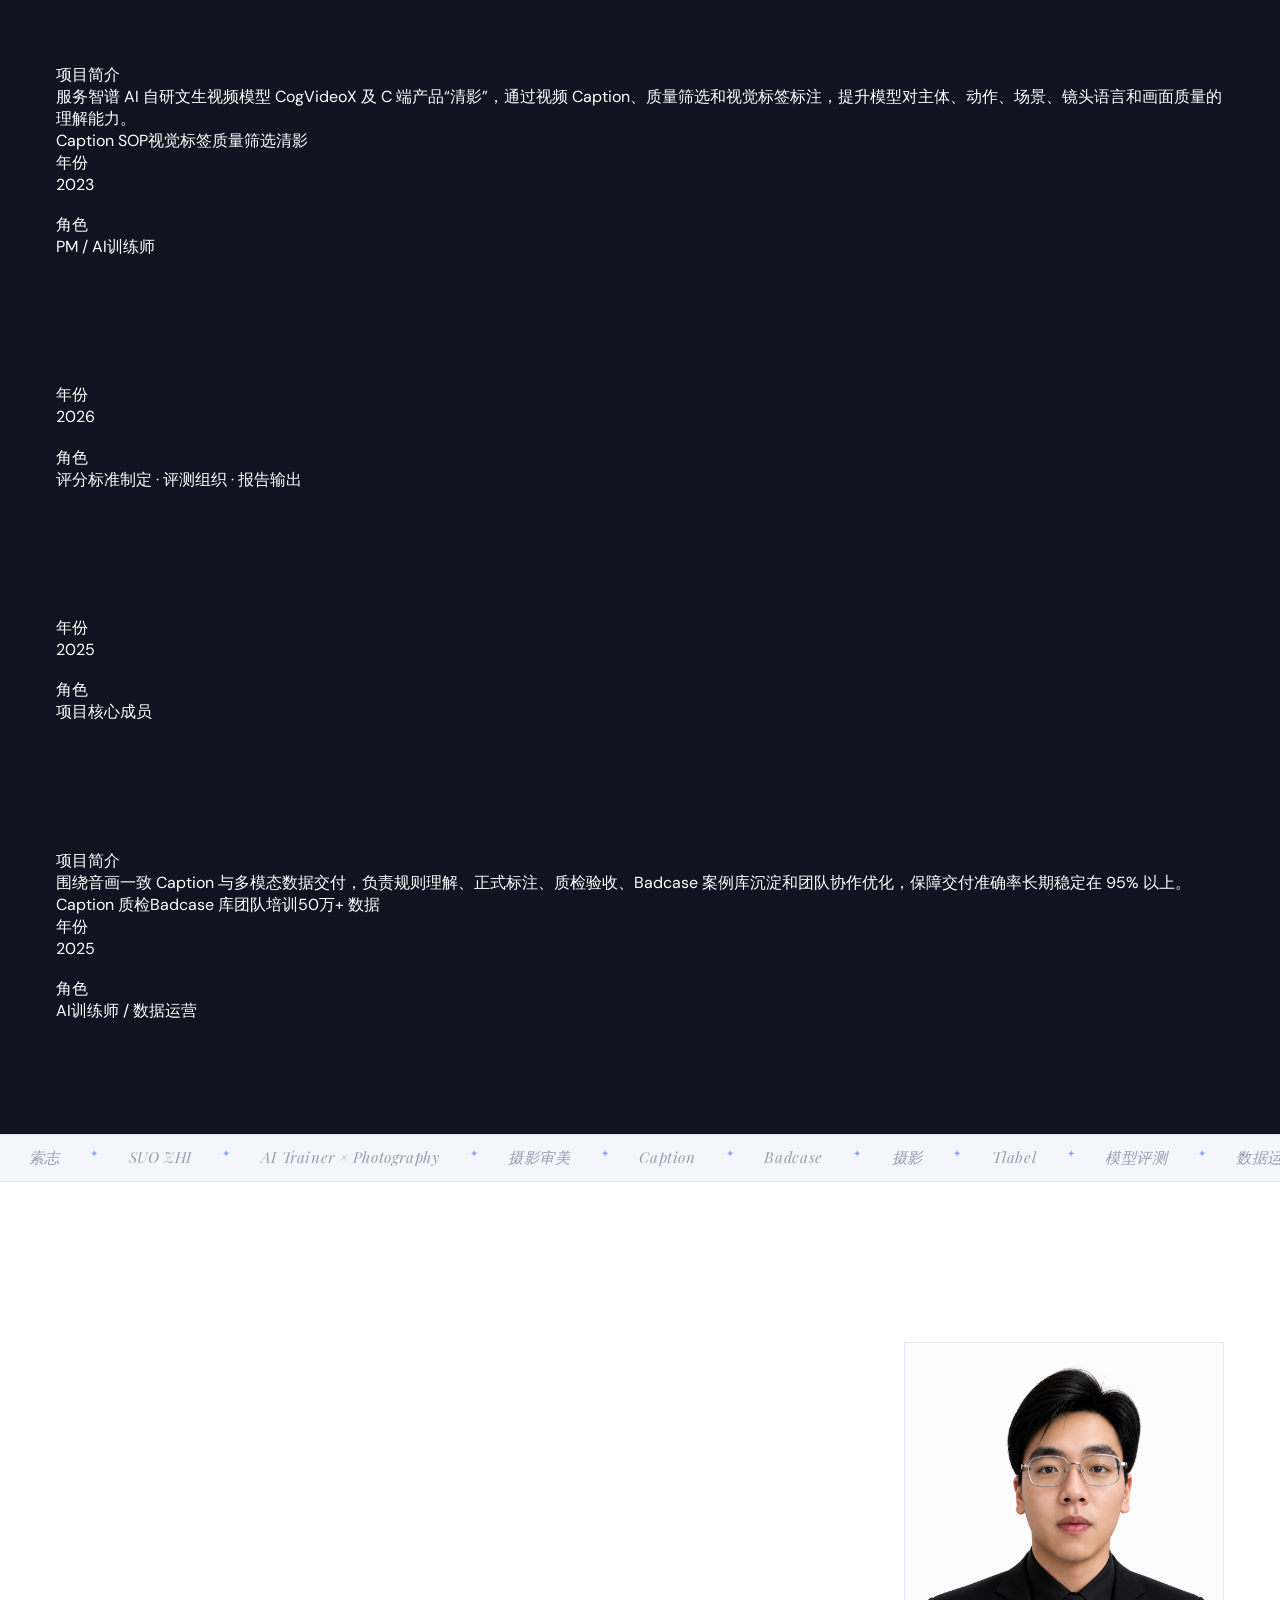
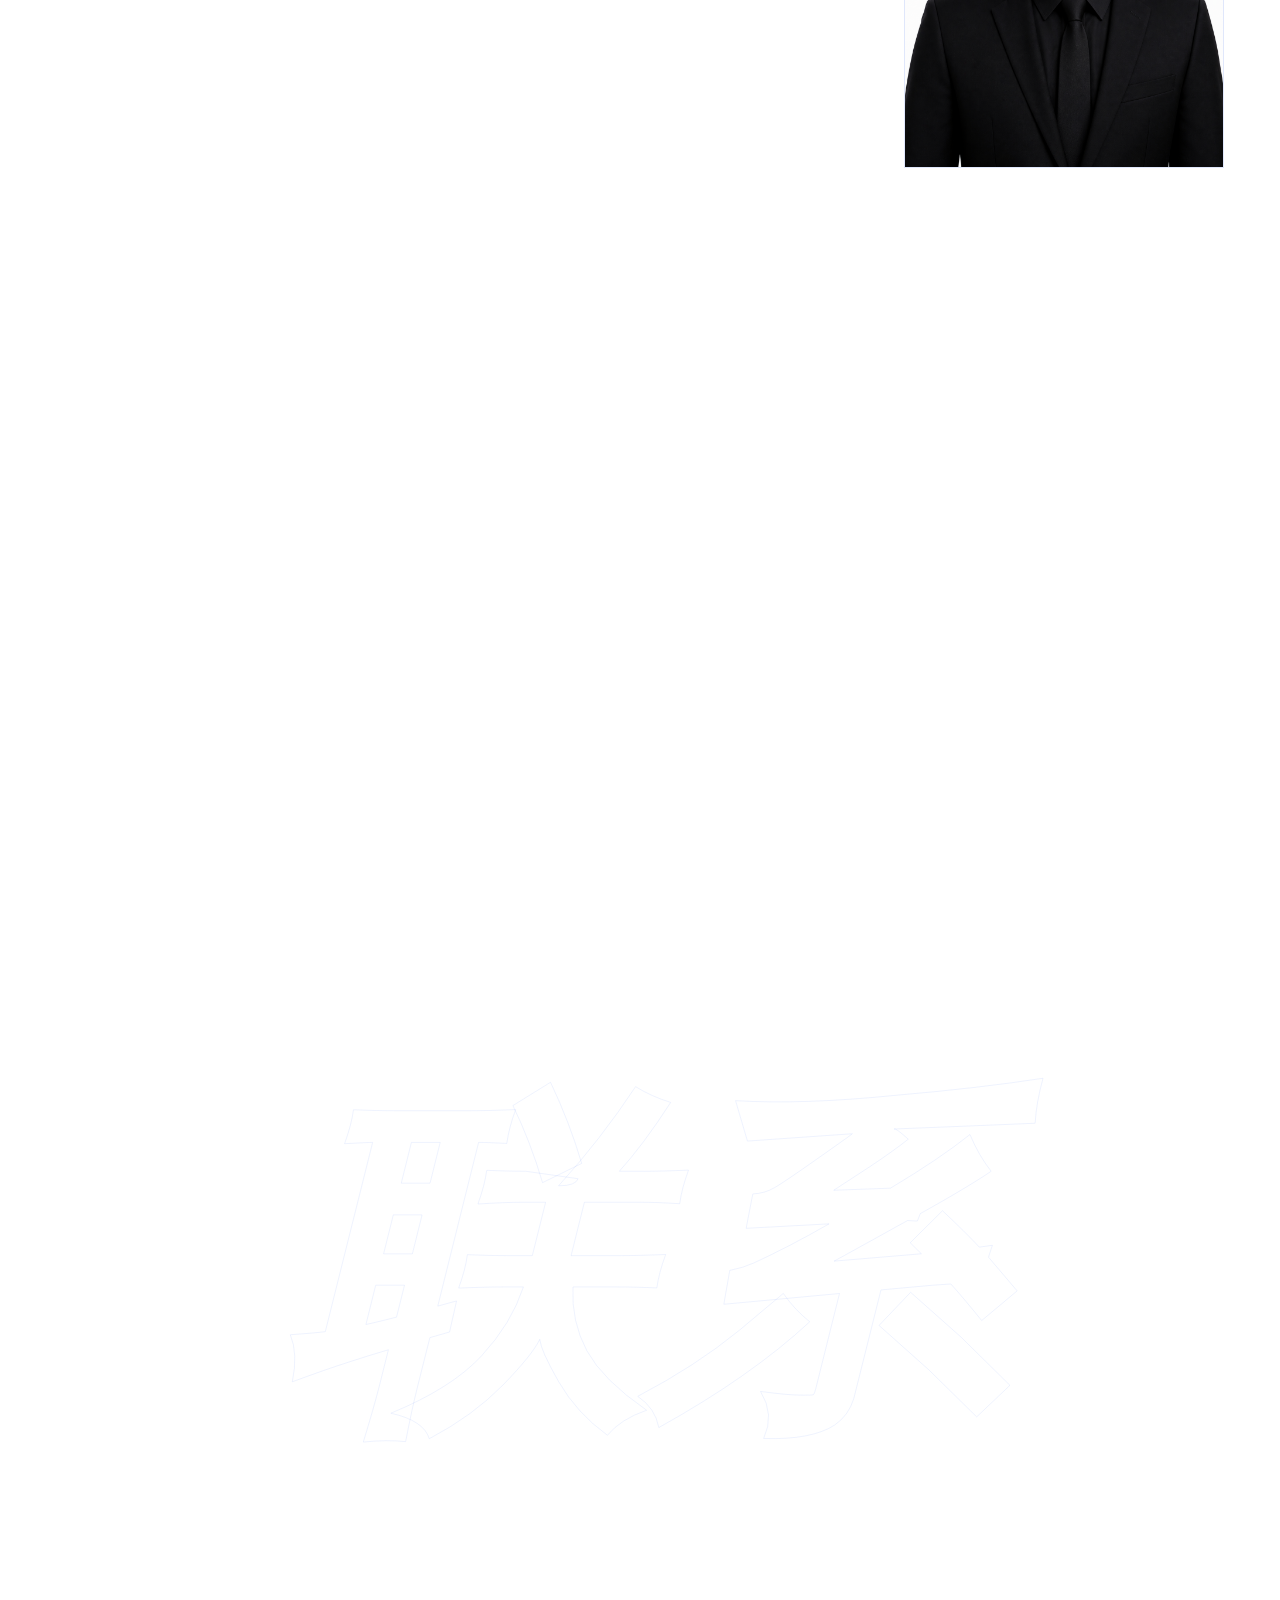
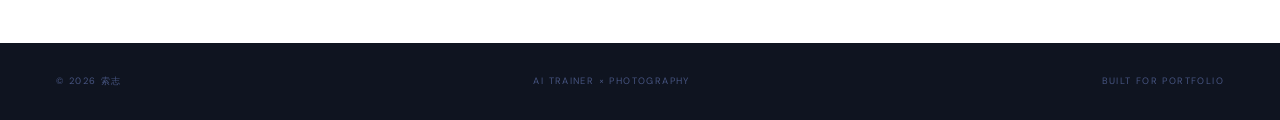
==== commit 313c20ad: "Embed Guixiang short film in homepage" ====
--- a/index.html
+++ b/index.html
@@ -952,6 +952,7 @@
 .film-stage{position:relative;min-height:430px;border:1px solid rgba(255,255,255,.11);border-radius:28px;background:linear-gradient(135deg,rgba(255,255,255,.06),rgba(255,255,255,.025));box-shadow:0 30px 80px rgba(0,0,0,.38),inset 0 0 0 1px rgba(255,255,255,.035);overflow:hidden;}
 .film-stage::before{content:'';position:absolute;inset:1.2rem;border:1px solid rgba(255,255,255,.08);border-radius:22px;background:radial-gradient(circle at 18% 22%,rgba(139,164,249,.16),transparent 22rem),radial-gradient(circle at 82% 82%,rgba(34,85,238,.11),transparent 24rem),linear-gradient(135deg,rgba(255,255,255,.04),rgba(255,255,255,0));}
 .film-stage::after{content:'';position:absolute;left:0;right:0;top:50%;height:1px;background:linear-gradient(90deg,transparent,rgba(255,255,255,.18),transparent);}
+.film-video{position:absolute;inset:1.2rem;width:calc(100% - 2.4rem);height:calc(100% - 2.4rem);object-fit:contain;border-radius:22px;background:#000;z-index:2;box-shadow:0 20px 60px rgba(0,0,0,.42);}
 .film-placeholder{position:absolute;inset:0;display:flex;flex-direction:column;align-items:center;justify-content:center;text-align:center;padding:2rem;z-index:1;}
 .film-play{width:78px;height:78px;border-radius:50%;border:1px solid rgba(255,255,255,.22);background:rgba(255,255,255,.06);display:flex;align-items:center;justify-content:center;margin-bottom:1.5rem;box-shadow:0 16px 40px rgba(0,0,0,.32);}
 .film-play::before{content:'';display:block;border-left:18px solid #fff;border-top:12px solid transparent;border-bottom:12px solid transparent;margin-left:5px;}
@@ -1078,12 +1079,11 @@
         <span>Coming Soon</span>
       </div>
     </div>
-    <div class="film-stage" aria-label="归乡视频预留位置">
-      <div class="film-placeholder">
-        <div class="film-play" aria-hidden="true"></div>
-        <strong>归乡</strong>
-        <small>Video placeholder / waiting for upload</small>
-      </div>
+    <div class="film-stage" aria-label="归乡短片播放器">
+      <video class="film-video" controls preload="metadata" poster="assets/videos/guixiang-poster.jpg">
+        <source src="assets/videos/guixiang-web.mp4" type="video/mp4">
+        您的浏览器暂不支持视频播放。
+      </video>
     </div>
   </div>
 </section>
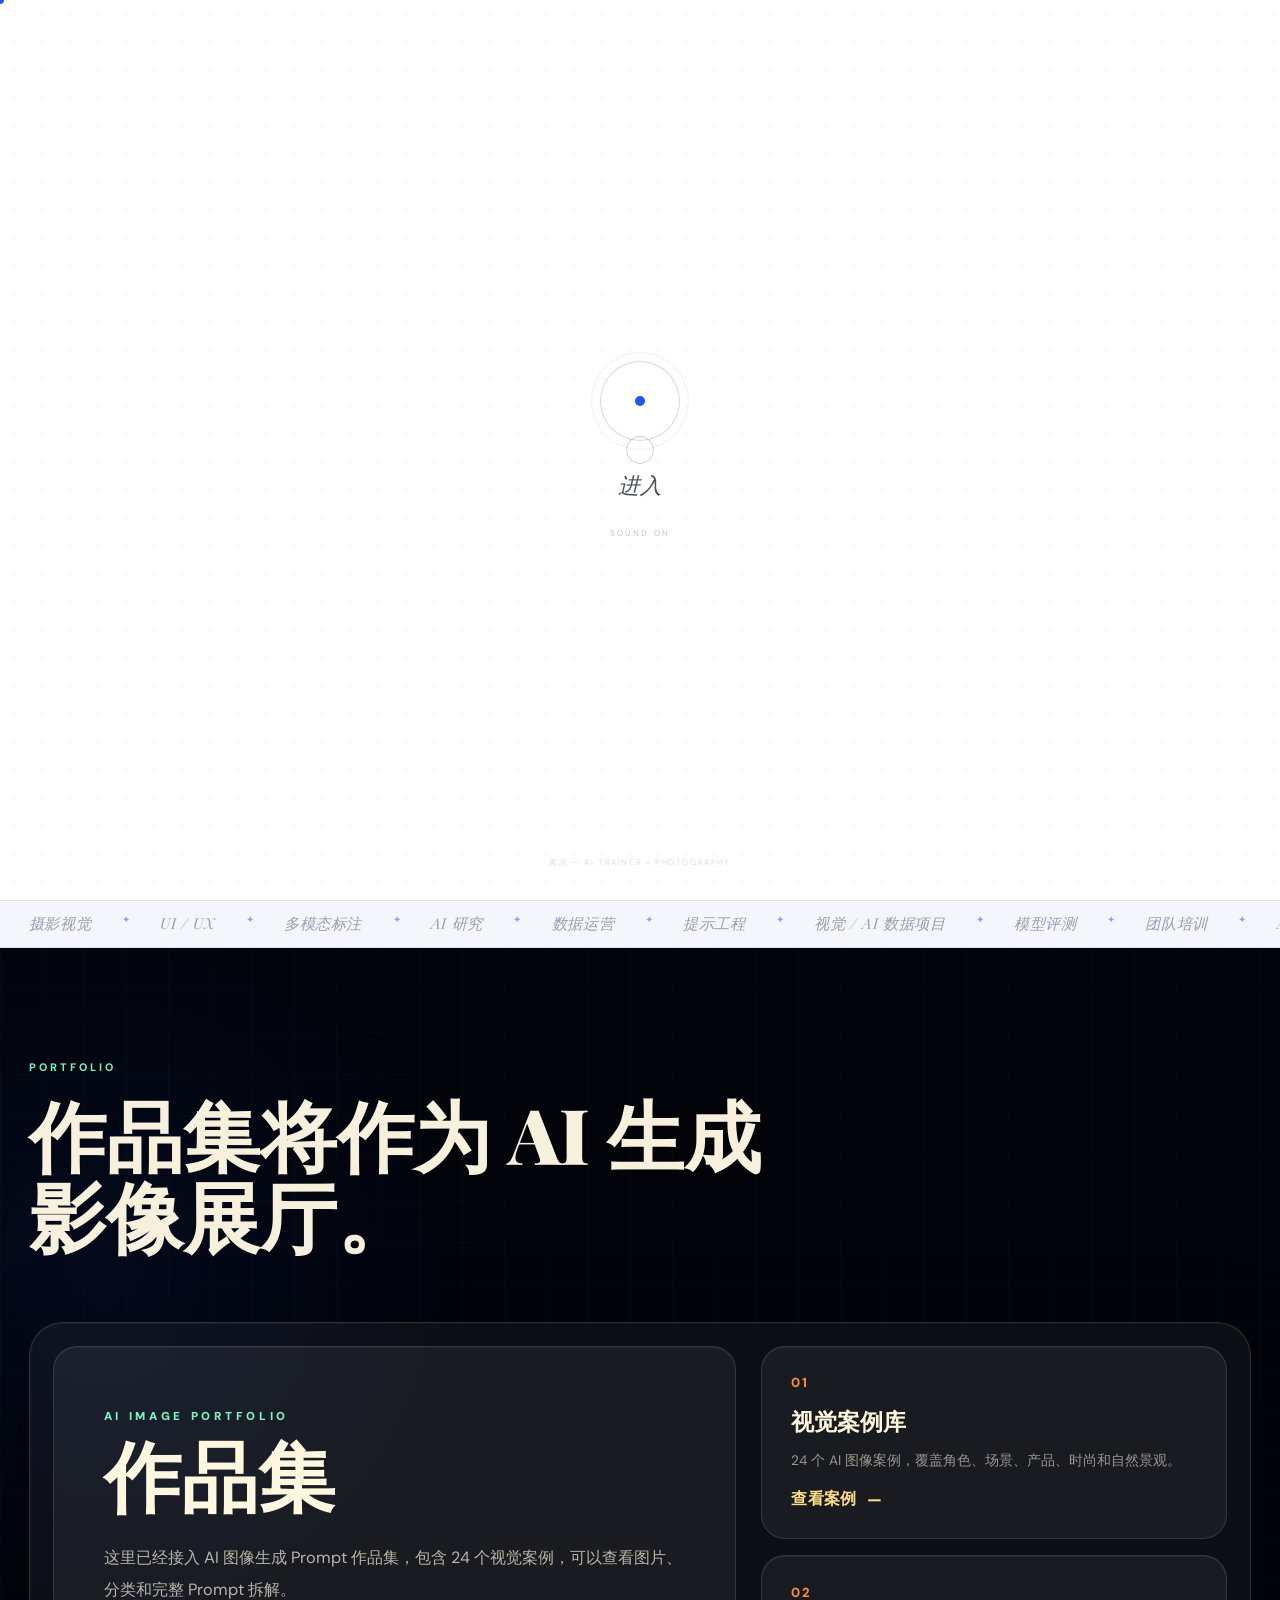
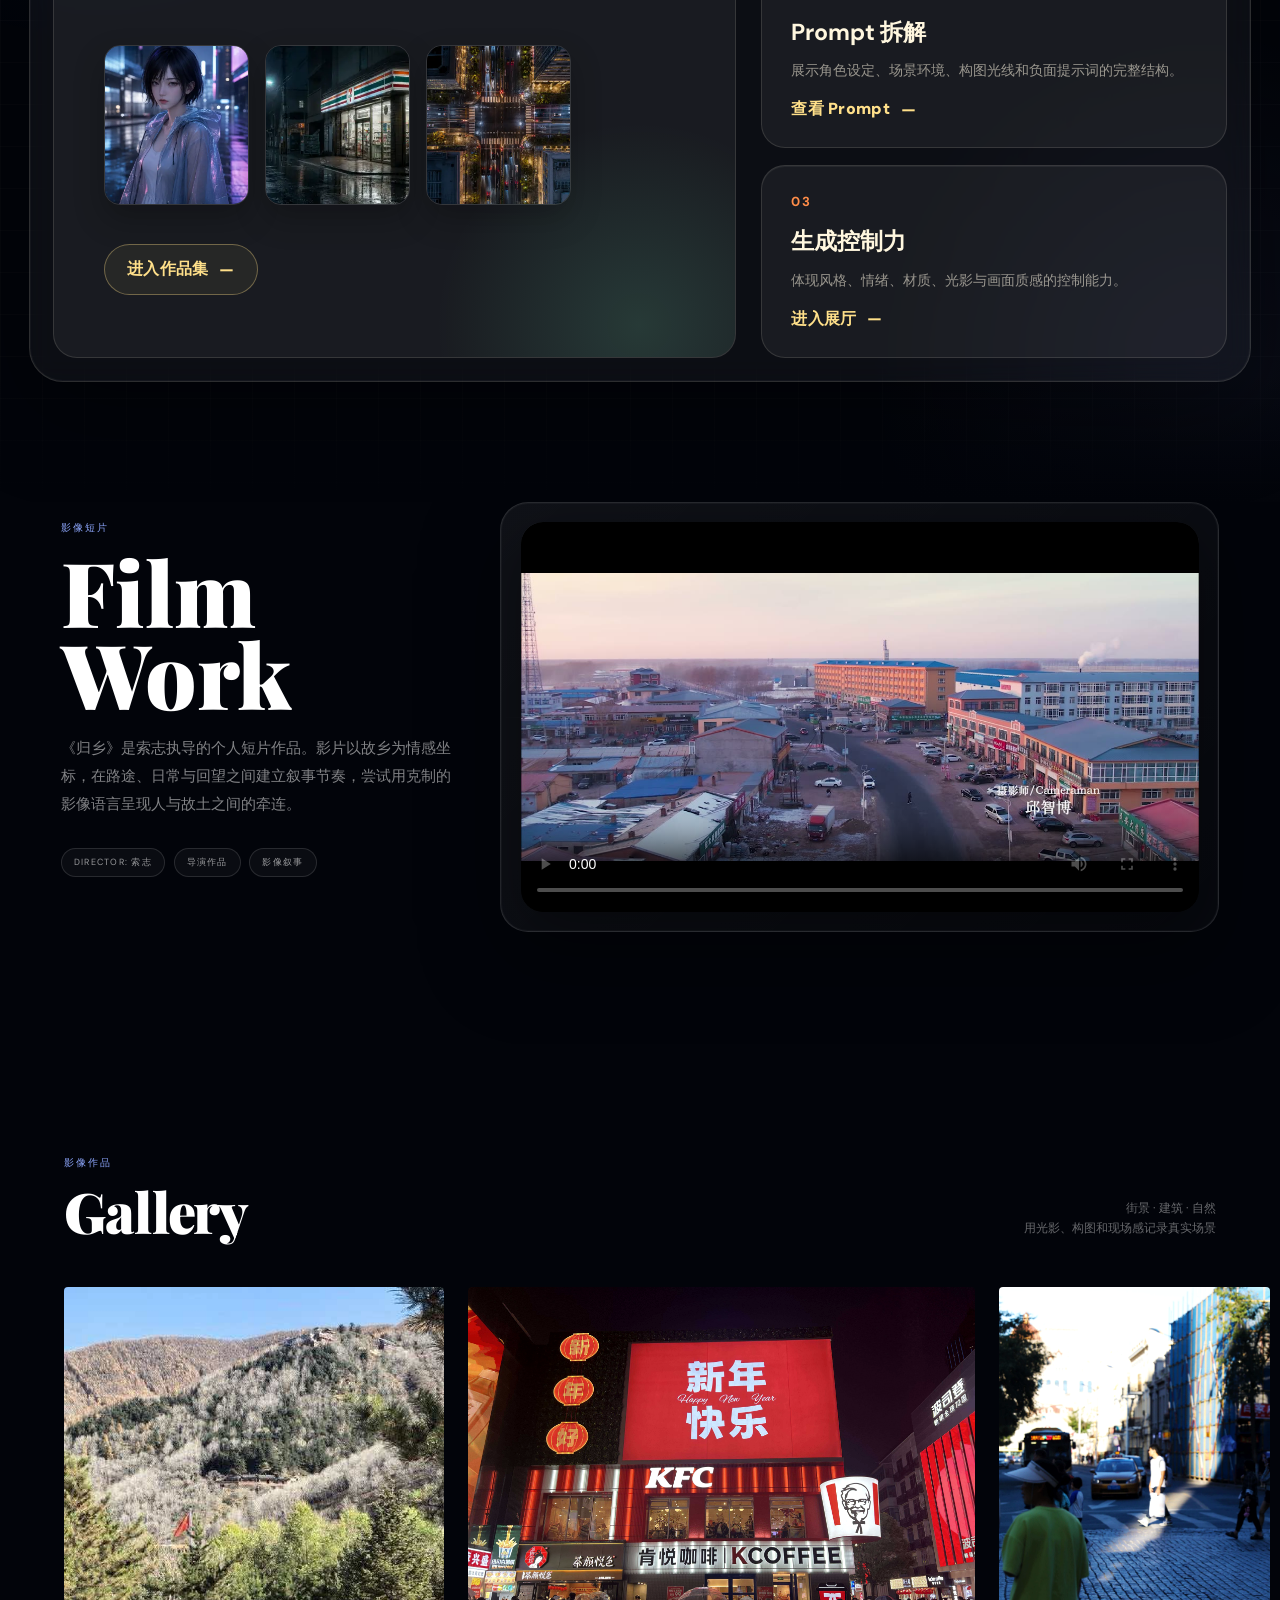
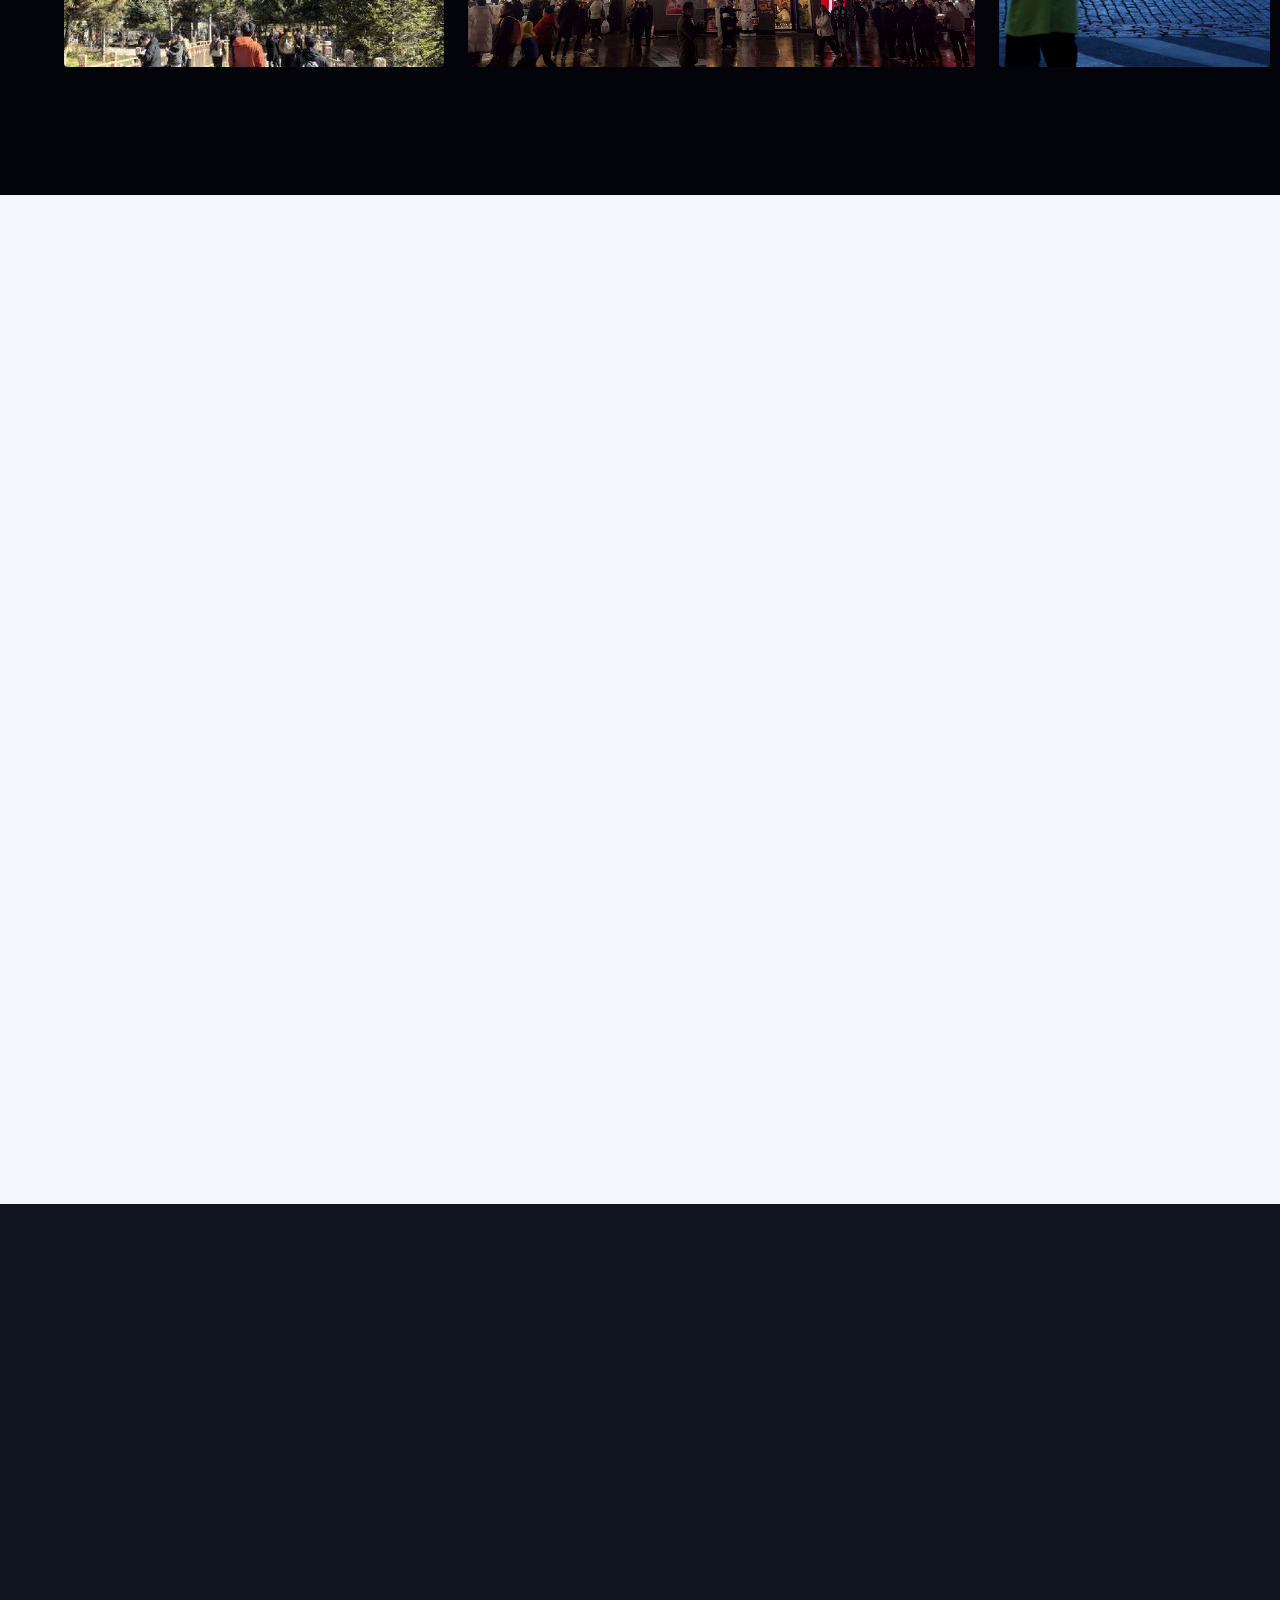
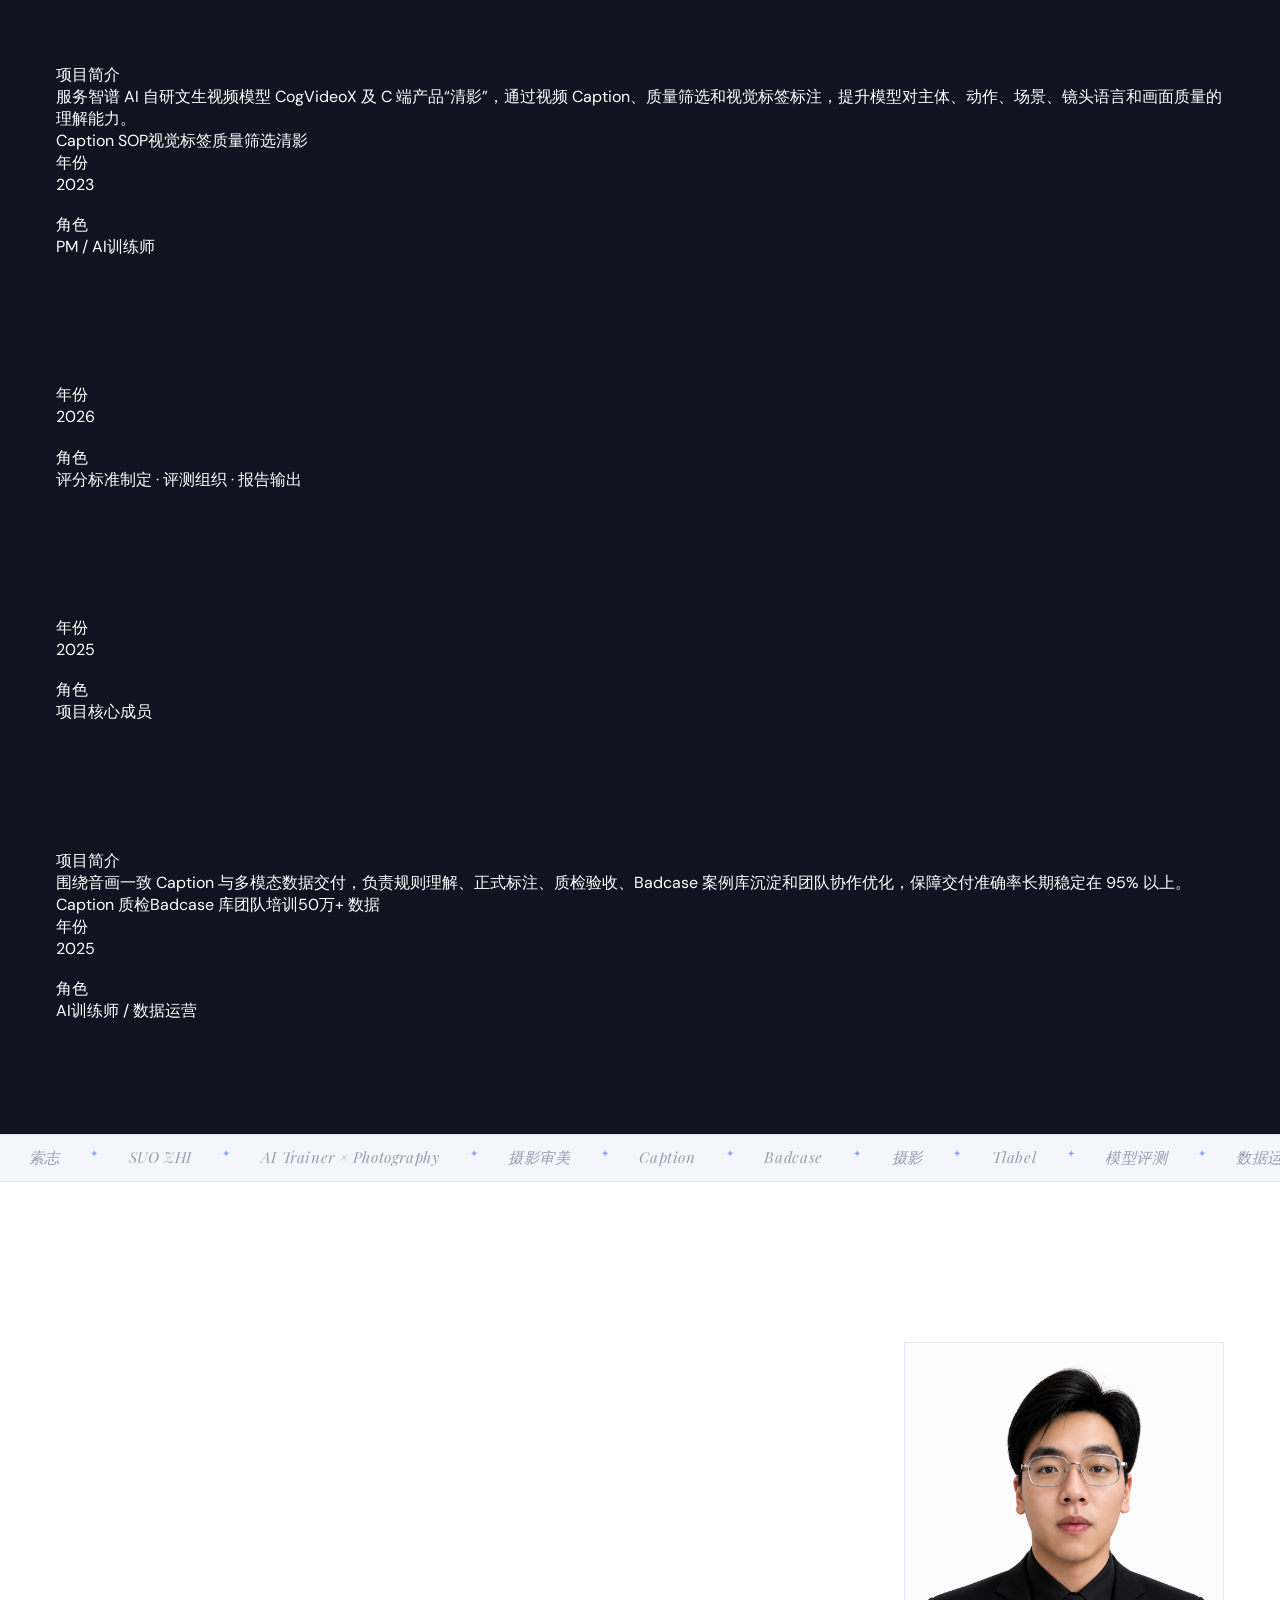
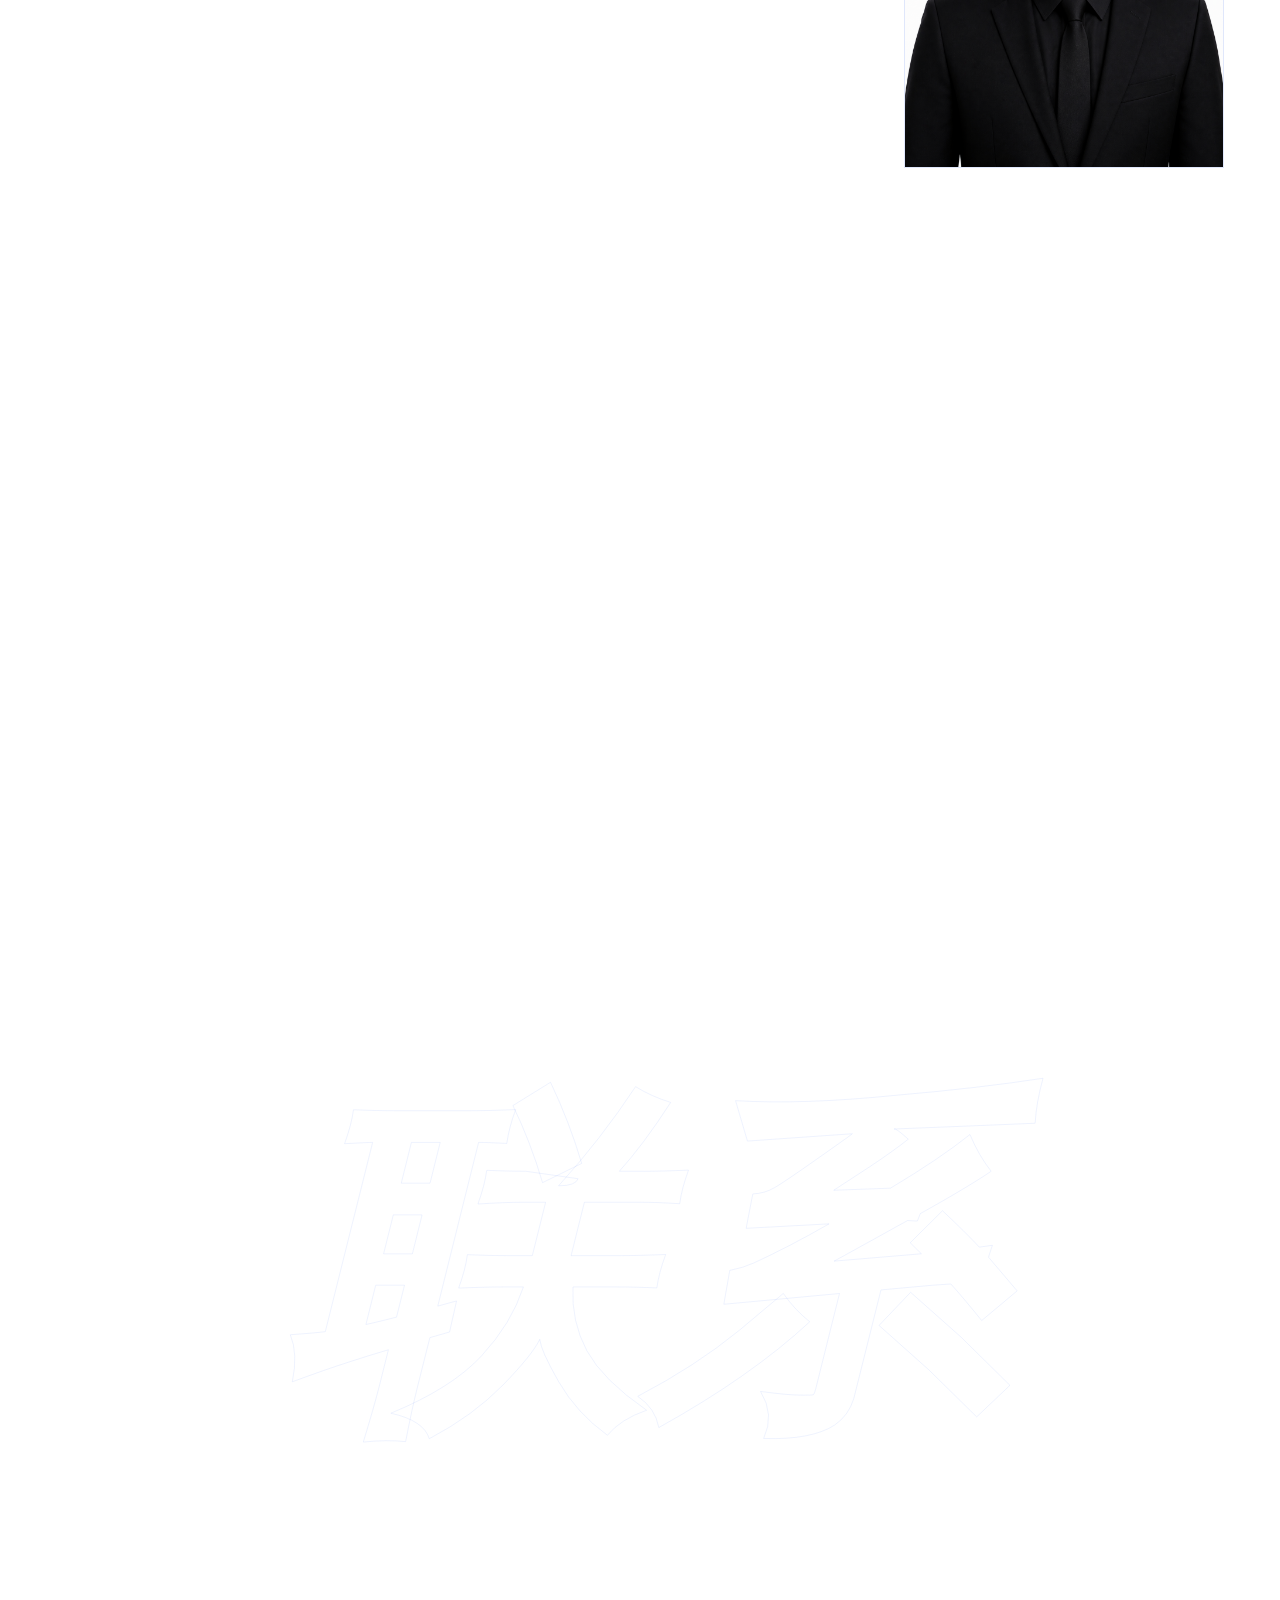
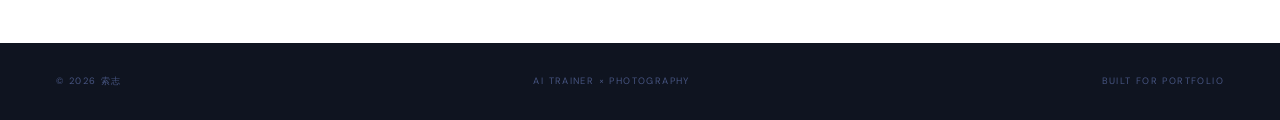
==== commit 092a75b6: "Update Guixiang film director copy" ====
--- a/index.html
+++ b/index.html
@@ -1072,11 +1072,11 @@
     <div class="film-copy">
       <span class="film-eyebrow">影像短片</span>
       <div class="film-title">Film Work</div>
-      <p class="film-sub">《归乡》将作为独立影像短片展示位。以摄影专业训练为基础，通过镜头语言、剪辑节奏与环境声音表达故乡、路途与回望。</p>
+      <p class="film-sub">《归乡》是索志执导的个人短片作品。影片以故乡为情感坐标，在路途、日常与回望之间建立叙事节奏，尝试用克制的影像语言呈现人与故土之间的牵连。</p>
       <div class="film-meta">
-        <span>短片预留位</span>
-        <span>摄影 / 剪辑</span>
-        <span>Coming Soon</span>
+        <span>Director: 索志</span>
+        <span>导演作品</span>
+        <span>影像叙事</span>
       </div>
     </div>
     <div class="film-stage" aria-label="归乡短片播放器">
